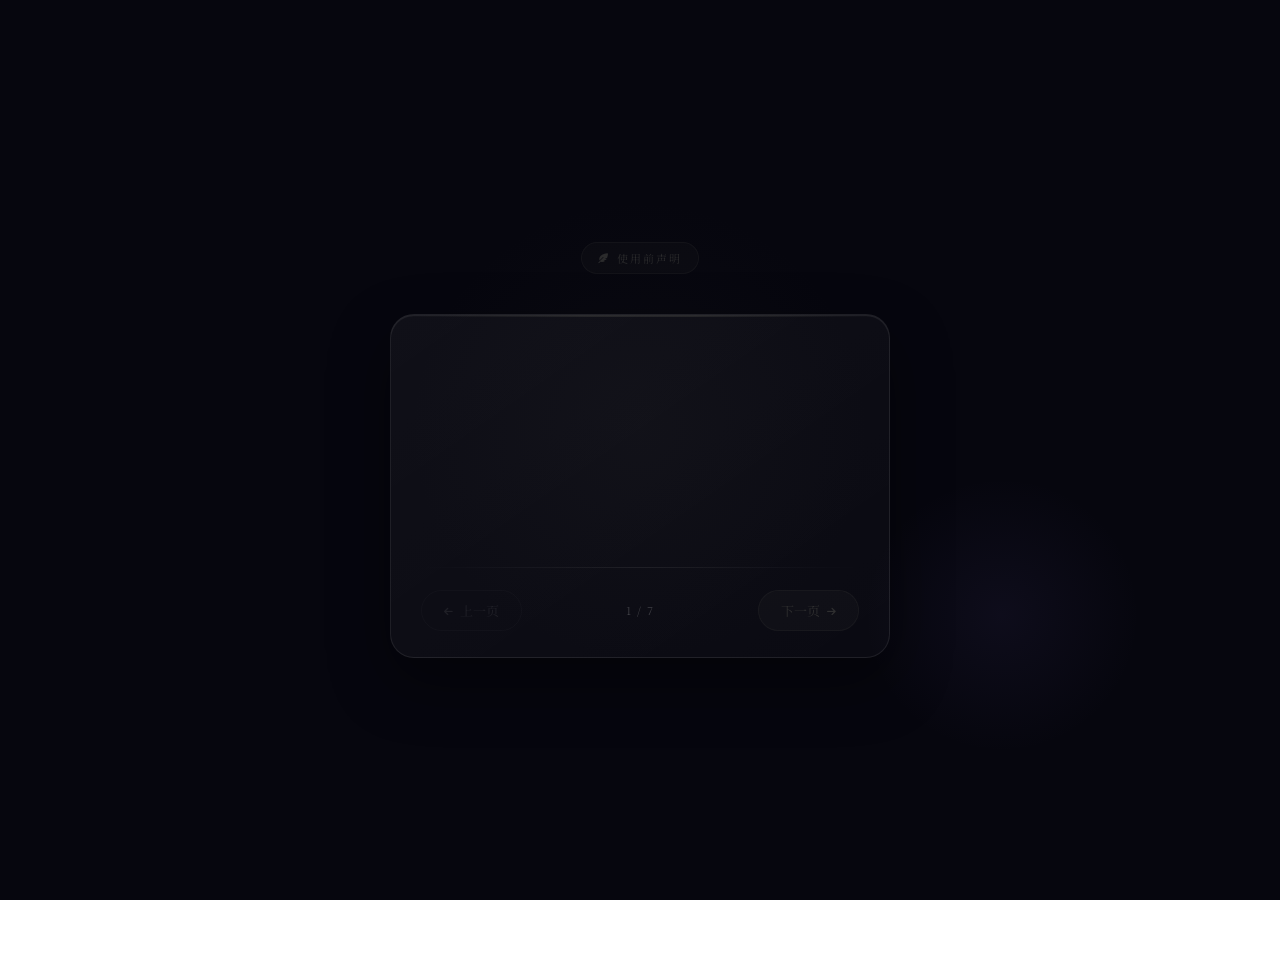
==== index.html @ 952b89e0 "Add files via upload" ====
<!DOCTYPE html>
<html lang="zh-CN" data-theme="light" data-color-theme="black-white">
<head>
    <meta charset="UTF-8">
    <meta name="viewport" content="width=device-width, initial-scale=1.0, maximum-scale=1.0, user-scalable=no">
    <meta name="mobile-web-app-capable" content="yes">
    <meta name="apple-mobile-web-app-capable" content="yes">
    <meta name="apple-mobile-web-app-status-bar-style" content="black-translucent">
    <meta name="theme-color" content="#000000">

    <title>传讯</title>
    <link rel="preconnect" href="https://fonts.googleapis.com">
    <link rel="preconnect" href="https://fonts.gstatic.com" crossorigin>
    <link href="https://fonts.googleapis.com/css2?family=Noto+Serif+SC:wght@400;500;600&family=Nunito:wght@400;500;600;700;800&display=swap" rel="stylesheet">
    <link rel="stylesheet" href="https://cdnjs.cloudflare.com/ajax/libs/font-awesome/6.4.0/css/all.min.css">
    <link rel="stylesheet" href="css/shop.css">
    <link rel="icon" type="image/png" sizes="192x192" href="https://file.youtochat.com/images/20260216/1771224856844_qdqqd.jpeg">
    <link rel="apple-touch-icon" href="https://file.youtochat.com/images/20260216/1771224856844_qdqqd.jpeg">
    <meta name="apple-mobile-web-app-title" content="ʚ𝑳𝑶𝑽𝑬ɞ">
    <script>
        // 确保 applyTheme 可用
        window.applyTheme = window.applyTheme || function(name) {
            console.log('applyTheme called:', name);
            if (window.homeApplyTheme) window.homeApplyTheme(name);
        };
    </script>

    <script src="https://cdnjs.cloudflare.com/ajax/libs/localforage/1.10.0/localforage.min.js"></script>
    <script src="https://cdnjs.cloudflare.com/ajax/libs/jszip/3.10.1/jszip.min.js"></script>

    <link rel="stylesheet" href="css/styles.css">
    <link rel="stylesheet" href="css/companion.css">
    <link rel="stylesheet" href="css/diary.css">
    <link rel="stylesheet" href="css/home.css">
    <link rel="stylesheet" href="css/pet-style.css">
    <link rel="stylesheet" href="css/moments.css">
    <link rel="stylesheet" href="css/map.css">
    <link rel="stylesheet" href="css/spark.css">
    <link rel="stylesheet" href="css/questionnaire.css">
    <link rel="stylesheet" href="css/xhs.css">

    <style id="css-live-preview-style">
        /* 输入框样式 */
        .input-area {
            display: flex;
            align-items: flex-end;
            gap: 8px;
            padding: 8px 12px;
        }
        .message-input {
            flex: 1;
            min-width: 0;
            padding: 8px 14px;
            border: 1px solid var(--border-color);
            border-radius: 18px;
            background: var(--primary-bg);
            color: var(--text-primary);
            font-size: 14px;
            font-family: var(--font-family);
            line-height: 1.4;
            outline: none;
            transition: border-color 0.2s, box-shadow 0.2s;
            box-sizing: border-box;
            white-space: pre-wrap;
            word-wrap: break-word;
            overflow-wrap: break-word;
            word-break: break-all;
            min-height: 36px;
            max-height: 108px;
            overflow-y: auto;
            resize: none;
        }
        .message-input:focus {
            border-color: var(--accent-color);
            box-shadow: 0 0 0 2px rgba(var(--accent-color-rgb), 0.15);
        }
        /* TA的手机 */
        .ta-phone-container {
            position: fixed;
            top: 0; left: 0; right: 0; bottom: 0;
            background: var(--secondary-bg);
            z-index: 100000;
            display: flex;
            flex-direction: column;
        }
        .ta-phone-header {
            display: flex;
            align-items: center;
            justify-content: space-between;
            padding: 12px 16px;
            background: var(--primary-bg);
            border-bottom: 1px solid var(--border-color);
        }
        .ta-phone-back {
            background: none;
            border: none;
            color: var(--accent-color);
            font-size: 0.9rem;
            cursor: pointer;
        }
        .ta-phone-title {
            font-weight: 700;
            font-size: 1rem;
        }
        .ta-phone-desktop {
            display: flex;
            justify-content: center;
            gap: 30px;
            padding: 40px 20px;
            flex-wrap: wrap;
        }
        .ta-phone-app {
            display: flex;
            flex-direction: column;
            align-items: center;
            gap: 8px;
            cursor: pointer;
        }
        .ta-phone-app-icon {
            width: 60px;
            height: 60px;
            border-radius: 14px;
            display: flex;
            align-items: center;
            justify-content: center;
            color: white;
        }
        .ta-phone-app-icon.green { background: #07c160; }
        .ta-phone-app-icon.blue { background: #3b82f6; }
        .ta-phone-app-icon.yellow { background: #f59e0b; }
        .ta-phone-app-icon svg { width: 32px; height: 32px; }
        .ta-phone-app-name {
            font-size: 0.8rem;
            color: var(--text);
        }
        .ta-phone-content {
            flex: 1;
            display: flex;
            flex-direction: column;
            overflow: hidden;
        }
        .ta-phone-tabs {
            display: flex;
            border-bottom: 1px solid var(--border-color);
            background: var(--primary-bg);
        }
        .ta-phone-tab {
            flex: 1;
            padding: 12px;
            background: none;
            border: none;
            color: var(--text-light);
            font-size: 0.9rem;
            cursor: pointer;
            border-bottom: 2px solid transparent;
        }
        .ta-phone-tab.active {
            color: var(--accent-color);
            border-bottom-color: var(--accent-color);
        }
        .ta-phone-list {
            flex: 1;
            overflow-y: auto;
            padding: 10px;
        }
        .ta-phone-item {
            background: var(--primary-bg);
            border-radius: 10px;
            padding: 12px;
            margin-bottom: 10px;
            position: relative;
        }
        .ta-phone-item-time {
            font-size: 0.75rem;
            color: var(--text-light);
            margin-bottom: 6px;
        }
        .ta-phone-item-text {
            font-size: 0.9rem;
            color: var(--text);
            line-height: 1.5;
            word-break: break-all;
        }
        .ta-phone-item-meta {
            font-size: 0.75rem;
            color: var(--text-light);
            margin-top: 6px;
        }
        .ta-phone-item-delete {
            position: absolute;
            top: 8px;
            right: 8px;
            background: none;
            border: none;
            color: var(--text-light);
            font-size: 0.8rem;
            cursor: pointer;
            opacity: 0.6;
        }
        .ta-phone-item-delete:hover {
            opacity: 1;
            color: #ef4444;
        }
        .ta-phone-empty {
            text-align: center;
            padding: 40px;
            color: var(--text-light);
            font-size: 0.9rem;
        }

    </style>
    <style>
        /* 隐藏 number input 的上下小箭头（Webkit / Chrome / Edge / Safari）*/
        #tts-speed-value::-webkit-outer-spin-button,
        #tts-speed-value::-webkit-inner-spin-button {
            -webkit-appearance: none;
            margin: 0;
        }
    </style>
</head>
<body>
<div id="splash-declaration">
    <div class="splash-bg-stars" id="splash-stars"></div>
    <div class="splash-glow-1"></div>
    <div class="splash-glow-2"></div>

    <div class="splash-inner">
        <div class="splash-badge">
            <i class="fas fa-feather-alt"></i>
            使用前声明
        </div>

        <div class="splash-dots" id="splash-dots"></div>

        <div class="splash-card">
            <div class="splash-card-top-line"></div>
            <div class="splash-card-body">
                <div class="splash-slides" id="splash-slides">

                  
                    <div class="splash-slide" data-index="0">
                        <div class="splash-slide-tag">关于字卡</div>
                        <div class="splash-slide-title">是否招鬼？</div>
                        <div class="splash-slide-body">
                            首先说明，初此接触时，都会觉得网站设置繁复，功能庞杂，可控制的地方极多——对初次接触的人来说，简直令人眼花缭乱。<br><br>
                            请想一想：<em>连你和梦角都需要花时间学习的东西，一个路过的鬼，会甘心耗费精力专程钻研，只为吓唬你一下吗？</em><br><br>
                            我始终相信，<strong>只有爱，才会驱动人去学习、去努力、去付诸实践。</strong>
                        </div>
                    </div>

                    <div class="splash-slide" data-index="1">
                        <div class="splash-slide-tag">关于谣言</div>
                        <div class="splash-slide-title">请有自知之明</div>
                        <div class="splash-slide-body">
                            我不混社区，但有些话我是知道的。有些谣我懒得一一辟除，借本网站博取流量与点赞的行为，我也当没看见。<br><br>
                            只是——<em>沉默不代表无所谓。</em>这些声音已经开始影响到我本人的生活。<br><br> 将链接不稳/回复看不懂等问题怪罪到网站上的做法不可取。<br><br>
                            <div class="splash-highlight-box">郑重声明：造谣是违法行为，污蔑与恶意中伤同样须承担法律责任。请每一位使用者，对自己的言行负责。</div>
                        </div>
                    </div>

                    <div class="splash-slide" data-index="2">
                        <div class="splash-slide-tag">关于盈利</div>
                        <div class="splash-slide-title">纯粹为爱发电</div>
                        <div class="splash-slide-body">
                            <strong>本网站不盈利。</strong>从未向任何人收取一分钱，也绝无日后"圈钱"的计划。<br><br>
                            这里承载的是真实的情感与创作热情，而非商业利益。<br><br>
                            伴随网站逐渐破圈，<em>造谣、污蔑、盈利质疑、冷嘲热讽</em>——这些或许都是无法完全回避的代价。<br><br>
                            我本无意计较，但请来访者保有基本的善意，不要让热爱变成消耗。
                        </div>
                    </div>

                    <div class="splash-slide" data-index="3">
                        <div class="splash-slide-tag">再次强调</div>
                        <div class="splash-slide-title">你对链接梦角的看法？</div>
                        <div class="splash-slide-body">
                            没有任何人强迫你使用本网站。<br><br>
                            <strong>如果你不信：</strong>字卡回复基于概率算法，属于科学范畴，与封建迷信无关。理性使用即可。<br><br>
                            <strong>如果你信：</strong>那么请同样相信——<em>你是绝对安全的。</em>这里没有任何东西能够伤害你。<br><br>
                            无论你持何种态度，我都欢迎你，也尊重你的选择。
                        </div>
                    </div>

                    <div class="splash-slide" data-index="4">
                        <div class="splash-slide-tag">关于视频通话</div>
                        <div class="splash-slide-title">纯粹的装饰</div>
                        <div class="splash-slide-body">
                            <strong>通话功能仅作为界面装饰存在，不具备任何实际通话或数据采集能力。</strong><br><br>
                            本网站不包含任何摄像头调用逻辑，亦不存在隐私窥探行为。摄像头调用需要专项技术与额外费用，本项目从未采用，也没有这方面的意图。<br><br>
                            近期流传的隐私传言，出发点或许是好意，但已造成不必要的焦虑。<em>在此郑重澄清：网站根本不具备视频传输功能。</em><br><br>
                            <div class="splash-highlight-box">关闭浏览器摄像头权限是完全正确的做法——我支持每一位用户保护自己的隐私权益。若误解持续扩散，将考虑移除该装饰功能。</div>
                        </div>
                    </div>

                    <div class="splash-slide" data-index="5">
                        <div class="splash-slide-tag">入场承诺</div>
                        <div class="splash-slide-title">请留下你的承诺</div>
                        <div class="splash-pledge-desc">在下方输入框中，<em style="color:rgba(var(--accent-color-rgb,197,164,126),0.8);font-style:normal;">逐字抄写</em>以下承诺，即可进入网站。</div>
                        <div class="splash-pledge-required" id="splash-pledge-text">我绝不盈利、造谣、污蔑或嘲讽，并对自己的使用行为负完全责任</div>
                        <input class="splash-pledge-input" id="splash-pledge-input" type="text" placeholder="请在此逐字输入上方承诺…" autocomplete="off" autocorrect="off" autocapitalize="off" spellcheck="false" />
                        <div class="splash-pledge-hint" id="splash-pledge-hint">请完整输入上方承诺后方可进入</div>
                    </div>

                </div>

                <div class="splash-divider"></div>
                <div class="splash-footer" style="padding:0;">
                    <button class="splash-btn splash-btn-ghost" id="splash-prev-btn" disabled>
                        <i class="fas fa-arrow-left"></i> 上一页
                    </button>
                    <span class="splash-page-num" id="splash-page-num">1 / 7</span>
                    <button class="splash-btn splash-btn-next" id="splash-next-btn">
                        下一页 <i class="fas fa-arrow-right"></i>
                    </button>
                    <button class="splash-btn splash-btn-enter" id="splash-enter-btn" style="display:none;">
                        进入 <i class="fas fa-heart"></i>
                    </button>
                </div>
            </div>
        </div>
    </div>
</div>

<div id="tour-overlay" class="tour-overlay">
    <div id="tour-highlight-box" class="tour-highlight-box"></div>
    <div id="tour-popover" class="tour-popover">
        <div class="tour-popover-header">
            <span id="tour-title" class="tour-title"></span>
            <span id="tour-step-counter" class="tour-step-counter"></span>
        </div>
        <div id="tour-content" class="tour-popover-content"></div>
        <div class="tour-popover-footer">
            <button id="tour-skip-btn" class="tour-btn tour-btn-skip">跳过</button>
            <div class="tour-navigation">
                <button id="tour-prev-btn" class="tour-btn"><i class="fas fa-arrow-left"></i> 上一步</button>
                <button id="tour-next-btn" class="tour-btn tour-btn-primary">下一步 <i class="fas fa-arrow-right"></i></button>
            </div>
        </div>
    </div>
</div>

    <div class="welcome-animation" id="welcome-animation">
        <div class="welcome-bg-gradient"></div>
        <div class="stars-container" id="stars-container"></div>
        <div class="welcome-particles" id="welcome-particles"></div>
        <div id="welcome-meteors" style="position:absolute;inset:0;pointer-events:none;overflow:hidden;"></div>
        <div class="welcome-content-wrapper">
            <div class="logo-tech-container">
                <div class="logo-circle-outer"></div>
                <div class="logo-circle-inner"></div>
                <div class="logo-icon-main">
                    <i class="fas fa-satellite-dish"></i>
                </div>
                <div class="orbit-dot"></div>
                <div class="orbit-dot-2"></div>
                <div class="orbit-dot-3"></div>
            </div>

            <div class="text-tech-container">
                <div class="welcome-title-glitch" id="welcome-title-glitch" data-text="传讯">
                    加载失败
                </div>
                <div class="welcome-subtitle-scramble" id="welcome-subtitle-scramble">
                    请重试／更换平台/更换网络
                </div>
            </div>

            <div class="loader-tech">
                <div class="loader-tech-bar" id="loader-tech-bar"></div>
            </div>
            <div id="loader-status-text" style="font-size:10px;opacity:0.5;letter-spacing:1px;color:var(--welcome-text-sub);margin-top:4px;font-family:monospace;"></div>
        </div>
    </div>
    <button id="immersive-exit-btn" onclick="toggleImmersiveMode(false)" title="退出沉浸模式">
<i class="fas fa-expand"></i>
</button>

    <!-- ========== 主页模块 ========== -->
    <!-- 页面背景层 -->
    <div class="home-page-bg" id="home-page-bg"></div>
    
    <div class="home-container" id="home-container">
        <!-- 顶部大卡片 - 背景覆盖整体 -->
        <div class="hero-card" id="hero-card" onclick="openCustomizePanel()">
            <!-- 背景图（覆盖整个卡片） -->
            <div class="hero-bg-full" id="hero-bg-inner"></div>
            <!-- 编辑提示 -->
            <div class="hero-edit-hint" id="hero-edit-hint">
                <span>✏️ 点击自定义</span>
            </div>
            
            <!-- 上段：纯占位 -->
            <div class="hero-card-top"></div>
            
            <!-- 头像：骑在分界线上 -->
            <div class="hero-avatars-float">
                <div class="hero-avatar-wrap hero-avatar-left" onclick="event.stopPropagation(); showProfile('me')">
                    <img class="hero-avatar" id="avatar-me" src="https://api.dicebear.com/7.x/avataaars/svg?seed=me" alt="我">
                </div>
                <div class="hero-avatar-wrap hero-avatar-right" onclick="event.stopPropagation(); showProfile('partner')">
                    <img class="hero-avatar" id="avatar-partner" src="https://api.dicebear.com/7.x/avataaars/svg?seed=partner" alt="梦角">
                    <button class="hero-session-switch-btn" id="hero-session-switch-btn" title="切换会话" onclick="event.stopPropagation(); window.showSessionSwitcher()">
                        <i class="fas fa-exchange-alt"></i>
                    </button>
                </div>
            </div>

            <!-- 下段：毛玻璃遮罩 -->
            <div class="hero-card-bottom">
                <div class="hero-content-bottom">
                    <div class="hero-title" id="hero-title">我 & 梦角</div>
                    <div class="hero-subtitle" id="hero-subtitle">两颗缠绕的心 会走同一条路</div>
                </div>
            </div>
        </div>

        <!-- 独立时间显示 -->
        <div class="standalone-time">
            <div class="time-display" id="home-time-display">09:41</div>
            <div class="date-display" id="home-date-display">5月24日 周六</div>
        </div>

        <!-- 功能网格（翻页容器） -->
        <div class="apps-pager" id="apps-pager">
            <div class="apps-page active" id="apps-page-1">
                <div class="apps-grid">
                    <div class="app-item" onclick="openApp('chat')">
                        <div class="app-icon" data-app="chat">
                            <i class="fas fa-comment-alt"></i>
                            <span class="app-badge" id="chat-badge" style="display:none;"></span>
                        </div>
                        <span class="app-name">聊天</span>
                    </div>
                    <div class="app-item" onclick="openApp('mailbox')">
                        <div class="app-icon" data-app="mailbox"><i class="fas fa-envelope"></i></div>
                        <span class="app-name">信封投递</span>
                    </div>
                    <div class="app-item" onclick="openApp('moyu')">
                        <div class="app-icon" data-app="moyu">
                            <i class="fas fa-fish"></i>
                            <span class="app-badge" id="moyu-badge" style="display:none;"></span>
                        </div>
                        <span class="app-name">摸鱼小记</span>
                    </div>
                    <div class="app-item" onclick="openApp('diary')">
                        <div class="app-icon" data-app="diary"><i class="fas fa-clipboard-list"></i></div>
                        <span class="app-name">朝夕心记</span>
                    </div>
                    <div class="app-item" onclick="openApp('fortune')">
                        <div class="app-icon" data-app="fortune"><i class="fas fa-star-and-crescent"></i></div>
                        <span class="app-name">运势占卜</span>
                    </div>
                    <div class="app-item" onclick="openApp('mood')">
                        <div class="app-icon" data-app="mood"><i class="fas fa-calendar-day"></i></div>
                        <span class="app-name">心晴手帐</span>
                    </div>
                    <div class="app-item" onclick="openApp('calendar')">
                        <div class="app-icon" data-app="calendar"><i class="fas fa-calendar-alt"></i></div>
                        <span class="app-name">日历</span>
                    </div>
                    <div class="app-item" onclick="openApp('decide')">
                        <div class="app-icon" data-app="decide"><i class="fas fa-balance-scale"></i></div>
                        <span class="app-name">抉择</span>
                    </div>
                </div>
            </div>
            <div class="apps-page" id="apps-page-2">
                <div class="apps-grid">
                    <div class="app-item" onclick="openApp('stats')">
                        <div class="app-icon" data-app="stats"><i class="fas fa-chart-bar"></i></div>
                        <span class="app-name">消息统计</span>
                    </div>
                    <div class="app-item" onclick="openApp('ta-phone')">
                        <div class="app-icon" data-app="ta-phone">
                            <svg viewBox="0 0 24 24" fill="none" stroke="currentColor" stroke-width="1.5" stroke-linecap="round" stroke-linejoin="round" style="width:28px;height:28px;">
                                <rect x="5" y="2" width="14" height="20" rx="2.5"/>
                                <line x1="10" y1="18" x2="14" y2="18"/>
                            </svg>
                        </div>
                        <span class="app-name">TA的手机</span>
                    </div>
                </div>
            </div>
            <!-- 翻页指示器 -->
            <div class="apps-dots" id="apps-dots">
                <span class="apps-dot active" onclick="switchAppsPage(0)"></span>
                <span class="apps-dot" onclick="switchAppsPage(1)"></span>
            </div>
        </div>

        <!-- 底部导航栏 -->
        <div class="home-bottom-nav">
            <div class="home-nav-bar home-nav-bar--two">
                <div class="home-nav-item active" onclick="switchNav(this, 'appearance')">
                    <span class="home-nav-icon"><i class="fas fa-palette"></i></span>
                    <span class="home-nav-label">外观设置</span>
                </div>
                <div class="home-nav-item" onclick="switchNav(this, 'moments')">
                    <span class="home-nav-icon">
                        <i class="fas fa-users"></i>
                        <span class="nav-badge" id="bottom-moments-badge" style="display:none;">0</span>
                    </span>
                    <span class="home-nav-label">朋友圈</span>
                </div>
            </div>
        </div>
    </div>

    <!-- ========== 商城模块 ========== -->
    <div class="shop-container" id="shop-container" style="display:none;">
        <div class="shop-header">
            <button class="shop-back" onclick="window.ShopApp.hideShop()">← 返回</button>
            <span class="shop-title" id="shop-page-title">商城</span>
            <div class="shop-balance" onclick="window.ShopApp.showBalanceModal()">
                <i class="fas fa-wallet"></i>
                <span id="shop-balance-display">余额: ¥520.00</span>
            </div>
        </div>
        <div class="search-bar" id="shop-search-bar">
            <div class="search-wrapper">
                <input type="text" class="search-input" id="shop-search-input" placeholder="搜索商品..." oninput="window.ShopApp.onSearchInput()" onfocus="window.ShopApp.showSearchDropdown()">
                <button class="search-clear" id="shop-search-clear" onclick="window.ShopApp.clearSearch()">✕</button>
                <div class="search-dropdown" id="shop-search-dropdown">
                    <div class="search-dropdown-title">
                        <span>搜索历史</span>
                        <button onclick="window.ShopApp.clearSearchHistory()">清除</button>
                    </div>
                    <div class="search-dropdown-tags" id="shop-search-history"></div>
                    <div class="search-dropdown-title"><span>热门搜索</span></div>
                    <div class="search-dropdown-tags">
                        <div class="search-dropdown-tag" onclick="window.ShopApp.quickSearch('耳机')">耳机</div>
                        <div class="search-dropdown-tag" onclick="window.ShopApp.quickSearch('蛋糕')">蛋糕</div>
                        <div class="search-dropdown-tag" onclick="window.ShopApp.quickSearch('对戒')">对戒</div>
                    </div>
                </div>
            </div>
            <button class="wish-btn" onclick="window.ShopApp.showWishModal()">
                <i class="fas fa-magic"></i> 许愿
            </button>
        </div>
        <div class="shop-tabs" id="shop-main-tabs">
            <button class="shop-tab active" onclick="window.ShopApp.switchTab('recommend')">推荐</button>
            <button class="shop-tab" onclick="window.ShopApp.switchTab('food')">外卖</button>
        </div>
        <div class="shop-content" id="shop-content">
            <div id="shop-recommend-panel">
                <div class="sub-tags-wrapper">
                    <div class="sub-tags-toggle" onclick="window.ShopApp.toggleSubTags(this)">
                        <i class="fas fa-chevron-right"></i>
                        <span>全部</span>
                    </div>
                    <div class="sub-tags-content" id="shop-recommend-subtags">
                        <div class="sub-tag active" onclick="window.ShopApp.filterSubTag(this)">全部</div>
                        <div class="sub-tag" onclick="window.ShopApp.filterSubTag(this)">衣物</div>
                        <div class="sub-tag" onclick="window.ShopApp.filterSubTag(this)">日用品</div>
                        <div class="sub-tag" onclick="window.ShopApp.filterSubTag(this)">数码</div>
                        <div class="sub-tag" onclick="window.ShopApp.filterSubTag(this)">计生用品</div>
                        <div class="sub-tag" onclick="window.ShopApp.filterSubTag(this)">饰品</div>
                        <div class="sub-tag" onclick="window.ShopApp.filterSubTag(this)">居家</div>
                        <div class="sub-tag" onclick="window.ShopApp.filterSubTag(this)">美妆</div>
                        <div class="sub-tag" onclick="window.ShopApp.filterSubTag(this)">文具</div>
                        <div class="sub-tag" onclick="window.ShopApp.filterSubTag(this)">书籍</div>
                        <div class="sub-tag-add" onclick="window.ShopApp.showAddTagModal('recommend')">+ 自定义</div>
                    </div>
                </div>
                <div class="product-grid" id="shop-recommend-grid"></div>
            </div>
            <div id="shop-food-panel" style="display:none;">
                <div class="sub-tags-wrapper">
                    <div class="sub-tags-toggle" onclick="window.ShopApp.toggleSubTags(this)">
                        <i class="fas fa-chevron-right"></i>
                        <span>全部</span>
                    </div>
                    <div class="sub-tags-content" id="shop-food-subtags">
                        <div class="sub-tag active" onclick="window.ShopApp.filterSubTag(this)">全部</div>
                        <div class="sub-tag" onclick="window.ShopApp.filterSubTag(this)">奶茶</div>
                        <div class="sub-tag" onclick="window.ShopApp.filterSubTag(this)">快餐</div>
                        <div class="sub-tag" onclick="window.ShopApp.filterSubTag(this)">零食</div>
                        <div class="sub-tag" onclick="window.ShopApp.filterSubTag(this)">水果</div>
                        <div class="sub-tag" onclick="window.ShopApp.filterSubTag(this)">甜品</div>
                        <div class="sub-tag" onclick="window.ShopApp.filterSubTag(this)">汤品</div>
                        <div class="sub-tag" onclick="window.ShopApp.filterSubTag(this)">夜宵</div>
                        <div class="sub-tag-add" onclick="window.ShopApp.showAddTagModal('food')">+ 自定义</div>
                    </div>
                </div>
                <div class="product-grid" id="shop-food-grid"></div>
            </div>
            <div id="shop-cart-panel" style="display:none;">
                <div class="cart-list" id="shop-cart-list"></div>
            </div>
            <div id="shop-order-panel" style="display:none;">
                <div class="order-tabs">
                    <button class="order-tab active" onclick="window.ShopApp.filterOrder(this,'all')">全部</button>
                    <button class="order-tab" onclick="window.ShopApp.filterOrder(this,'pending')">待送达</button>
                    <button class="order-tab" onclick="window.ShopApp.filterOrder(this,'completed')">已完成</button>
                    <button class="order-tab" onclick="window.ShopApp.filterOrder(this,'cancelled')">已取消</button>
                </div>
                <div class="order-list" id="shop-order-list"></div>
            </div>
        </div>
        <div class="cart-footer" id="shop-cart-footer">
            <div style="display:flex;align-items:center;gap:8px;">
                <input type="checkbox" class="cart-checkbox" id="shop-cart-selectall" onchange="window.ShopApp.toggleSelectAll()">
                <span style="font-size:0.8rem;color:var(--text-light);">全选</span>
            </div>
            <div style="flex:1;"></div>
            <div class="cart-total">合计: <span id="shop-cart-total">¥0</span></div>
            <button class="checkout-btn delete-selected-btn" onclick="window.ShopApp.deleteSelected()" style="background:var(--danger-color,#ff4757);">删除</button>
            <button class="checkout-btn" onclick="window.ShopApp.checkout()">结算</button>
        </div>
        <div class="shop-bottom-nav">
            <button class="shop-nav-item active" onclick="window.ShopApp.switchNav('shop', this)">
                <i class="fas fa-store"></i>
                <span>商城</span>
            </button>
            <button class="shop-nav-item" onclick="window.ShopApp.switchNav('cart', this)">
                <i class="fas fa-shopping-cart"></i>
                <span>购物车</span>
            </button>
            <button class="shop-nav-item" onclick="window.ShopApp.switchNav('order', this)">
                <i class="fas fa-clipboard-list"></i>
                <span>订单</span>
            </button>
        </div>

    <!-- 商品详情弹窗 -->
    <div class="shop-modal" id="shop-product-modal">
        <button class="shop-modal-close" onclick="window.ShopApp.closeProductModal()">✕</button>
        <button class="shop-modal-share-btn" onclick="window.ShopApp.shareProduct()">🔗</button>
        <div class="shop-modal-content">
            <div class="shop-modal-img" id="shop-modal-img"></div>
            <div class="shop-modal-name" id="shop-modal-name"></div>
            <div class="shop-modal-desc" id="shop-modal-desc"></div>
            <div class="shop-modal-price" id="shop-modal-price"></div>
            <div id="shop-modal-specs"></div>
            <div class="spec-section">
                <div class="spec-title">数量</div>
                <div class="quantity-control">
                    <button class="qty-btn" onclick="window.ShopApp.changeQty(-1)">-</button>
                    <span class="qty-num" id="shop-modal-qty">1</span>
                    <button class="qty-btn" onclick="window.ShopApp.changeQty(1)">+</button>
                </div>
            </div>
            <div class="remark-section">
                <div class="spec-title">订单备注</div>
                <textarea class="remark-input" id="shop-modal-remark" placeholder="给TA留言，或备注特殊要求..."></textarea>
            </div>
            <div class="buy-options" id="shop-modal-buy-options">
                <button class="buy-btn self" id="shop-modal-btn-cart" onclick="window.ShopApp.addToCartFromModal()">
                    <i class="fas fa-cart-plus"></i> 加入购物车
                </button>
                <button class="buy-btn self" id="shop-modal-btn-self" onclick="window.ShopApp.buy('self')">
                    <i class="fas fa-user"></i> 给自己买
                </button>
                <button class="buy-btn dream" id="shop-modal-btn-dream" onclick="window.ShopApp.buy('dream')">
                    <i class="fas fa-heart"></i> 给梦角买
                </button>
            </div>
            <button class="buy-btn wish" id="shop-modal-btn-booking" style="width:100%;margin-top:10px;" onclick="window.ShopApp.showBookingModal()">
                <i class="fas fa-clock"></i> 预订送达
            </button>
            <button class="buy-btn pay-request-style" id="shop-modal-btn-pay" style="width:100%;margin-top:10px;" onclick="window.ShopApp.askTAPay()">
                <i class="fas fa-hand-holding-heart"></i> 找TA代付
            </button>
        </div>
    </div>

    <!-- 许愿弹窗 -->
    <div class="shop-modal wish-modal" id="shop-wish-modal">
        <button class="shop-modal-close" onclick="window.ShopApp.closeWishModal()">✕</button>
        <div class="shop-modal-content">
            <div style="font-size:1.1rem;font-weight:700;margin-bottom:16px;text-align:center;">✨ 许愿商品</div>
            <div class="wish-form-group">
                <label class="wish-label">商品名称</label>
                <input type="text" class="wish-input" id="wish-name" placeholder="输入商品名称...">
            </div>
            <div class="wish-form-group">
                <label class="wish-label">价格 (¥)</label>
                <input type="number" class="wish-input" id="wish-price" placeholder="0.00">
            </div>
            <div class="wish-form-group">
                <label class="wish-label">分类</label>
                <select class="wish-select" id="wish-category">
                    <option value="recommend">推荐</option>
                    <option value="food">外卖</option>
                </select>
            </div>
            <div class="wish-form-group">
                <label class="wish-label">小标签（用逗号分隔）</label>
                <input type="text" class="wish-input" id="wish-tags" placeholder="如: 衣物, 新品, 限量">
            </div>
            <div class="wish-form-group">
                <label class="wish-label">商品图标</label>
                <div class="wish-icon-row">
                    <input type="text" class="wish-input" id="wish-icon" placeholder="输入emoji 如: 👔 🧋 🎁" style="flex:1;">
                    <span style="color:var(--text-light);font-size:0.8rem;">或</span>
                    <label class="wish-img-upload">
                        <input type="file" id="wish-img-input" accept="image/*" onchange="window.ShopApp.handleWishImgUpload(event)" style="display:none;">
                        <span>📷 上传图片</span>
                    </label>
                </div>
                <div class="wish-img-preview" id="wish-img-preview" style="display:none;"></div>
            </div>
            <div class="wish-form-group">
                <label class="wish-label">商品描述</label>
                <textarea class="wish-textarea" id="wish-desc" placeholder="输入商品详细描述..."></textarea>
            </div>
            <div class="wish-form-group">
                <label class="wish-label">规格选项</label>
                <div id="wish-specs"></div>
                <button class="add-spec-btn" onclick="window.ShopApp.addWishSpec()">+ 添加规格</button>
            </div>
            <button class="buy-btn dream" style="width:100%;margin-top:10px;" onclick="window.ShopApp.submitWish()">
                <i class="fas fa-magic"></i> 许愿上架
            </button>
        </div>
    </div>

    <!-- 余额设置弹窗 -->
    <div class="shop-modal balance-modal" id="shop-balance-modal">
        <button class="shop-modal-close" onclick="window.ShopApp.closeBalanceModal()">✕</button>
        <div class="shop-modal-content" style="text-align:center;padding:30px 20px;">
            <div style="font-size:1.1rem;font-weight:700;margin-bottom:10px;">💰 余额设置</div>
            <div style="font-size:0.8rem;color:var(--text-light);margin-bottom:20px;">自定义你的购物预算</div>
            <div class="balance-display" id="shop-balance-display">¥520.00</div>
            <input type="number" class="balance-input" id="shop-balance-input" placeholder="输入新余额">
            <button class="buy-btn dream" style="width:100%;" onclick="window.ShopApp.saveBalance()">
                <i class="fas fa-check"></i> 确认修改
            </button>
        </div>
    </div>

    <!-- 查看回复弹窗 -->
    <div class="shop-modal" id="shop-reply-modal">
        <button class="shop-modal-close" onclick="window.ShopApp.closeReplyModal()">✕</button>
        <div class="shop-modal-content">
            <div style="font-size:1.1rem;font-weight:700;margin-bottom:16px;text-align:center;">💬 梦角的回复</div>
            <div id="shop-reply-list"></div>
        </div>
    </div>

    <!-- 自定义分类弹窗 -->
    <div class="shop-modal" id="shop-addtag-modal">
        <button class="shop-modal-close" onclick="window.ShopApp.closeAddTagModal()">✕</button>
        <div class="shop-modal-content">
            <div style="font-size:1.1rem;font-weight:700;margin-bottom:16px;text-align:center;">+ 自定义分类</div>
            <div class="tag-input-row">
                <input type="text" id="shop-newtag-input" placeholder="输入分类名称...">
                <button class="tag-add-btn" onclick="window.ShopApp.addCustomTag()">添加</button>
            </div>
        </div>
    </div>

    <!-- 预订弹窗 -->
    <div class="shop-modal" id="shop-booking-modal">
        <button class="shop-modal-close" onclick="window.ShopApp.closeBookingModal()">✕</button>
        <div class="shop-modal-content">
            <div style="font-size:1.1rem;font-weight:700;margin-bottom:16px;text-align:center;">⏰ 预订送达</div>
            <div class="wish-form-group">
                <label class="wish-label">快捷选项</label>
                <div class="spec-options">
                    <div class="spec-option" onclick="window.ShopApp.selectBooking(this,5)">5分钟后</div>
                    <div class="spec-option" onclick="window.ShopApp.selectBooking(this,30)">30分钟后</div>
                    <div class="spec-option" onclick="window.ShopApp.selectBooking(this,60)">1小时后</div>
                    <div class="spec-option" onclick="window.ShopApp.selectBooking(this,1440)">明天</div>
                </div>
            </div>
            <div class="wish-form-group">
                <label class="wish-label">自定义分钟数</label>
                <input type="number" class="wish-input" id="shop-booking-minutes" placeholder="输入分钟数">
            </div>
            <div class="buy-options">
                <button class="buy-btn self" style="flex:1;" onclick="window.ShopApp.bookingBuy('self')">给自己买</button>
                <button class="buy-btn dream" style="flex:1;" onclick="window.ShopApp.bookingBuy('dream')">给梦角买</button>
            </div>
        </div>
    </div>
    </div><!-- shop-container end -->
    <!-- 礼物柜弹窗 -->
    <div class="center-modal" id="gift-cabinet-modal">
        <div class="center-modal-overlay" onclick="window.GiftCabinetApp.close()"></div>
        <div class="center-modal-box">
            <button class="center-modal-close" onclick="window.GiftCabinetApp.close()">✕</button>
            <div style="font-size:1.1rem;font-weight:700;margin-bottom:12px;text-align:center;">🎁 我的礼物柜</div>
            <div id="gift-cabinet-list" style="max-height:60vh;overflow-y:auto;"></div>
        </div>
    </div>

    <!-- ========== 商城模块结束 ========== -->

    <!-- 消息通知横幅 -->
    <div class="home-notification" id="home-notification">
        <div class="home-notification-inner" onclick="window.dismissHomeNotification && window.dismissHomeNotification(true)">
            <img class="home-notification-avatar" id="notification-avatar" src="" alt="">
            <div class="home-notification-content">
                <div class="home-notification-header">
                    <span class="home-notification-name" id="notification-name"></span>
                    <span class="home-notification-time" id="notification-time"></span>
                </div>
                <div class="home-notification-text" id="notification-text"></div>
                <div class="home-notification-app">传讯</div>
            </div>
        </div>
    </div>

    <!-- 自定义设置面板 -->
    <div class="customize-overlay" id="customize-overlay" onclick="closeCustomizePanel(event)">
        <div class="customize-panel" id="customize-panel" onclick="event.stopPropagation()">
            <div class="customize-header">
                <span class="customize-title">自定义主页</span>
                <button class="customize-close" onclick="closeCustomizePanel()">✕</button>
            </div>

            <!-- 主页绑定会话开关 - 位于第一位 -->
            <div class="customize-section">
                <div class="customize-toggle-row" id="home-session-bind-toggle" onclick="toggleHomeSessionBind()">
                    <div class="customize-toggle-info">
                        <span class="customize-toggle-label">主页绑定会话</span>
                        <span class="customize-toggle-desc">开启后，切换会话时主页设置会随之改变</span>
                    </div>
                    <div class="customize-toggle-switch">
                        <div class="customize-toggle-knob"></div>
                    </div>
                </div>
            </div>

            <!-- 页面背景 -->
            <div class="customize-section">
                <div class="customize-section-title">页面背景</div>
                <div class="bg-presets" id="page-bg-presets">
                    <div class="bg-preset active" data-bg="default" onclick="setPageBg('default')" style="background: linear-gradient(135deg, #fafafa, #f5f0f9);"></div>
                    <div class="bg-preset" data-bg="pink" onclick="setPageBg('pink')" style="background: linear-gradient(135deg, #fff5f5, #ffe0e6);"></div>
                    <div class="bg-preset" data-bg="blue" onclick="setPageBg('blue')" style="background: linear-gradient(135deg, #f0f7ff, #e0f0ff);"></div>
                    <div class="bg-preset" data-bg="green" onclick="setPageBg('green')" style="background: linear-gradient(135deg, #f0fff4, #e0f5e8);"></div>
                    <div class="bg-preset" data-bg="purple" onclick="setPageBg('purple')" style="background: linear-gradient(135deg, #f8f5ff, #f0e8ff);"></div>
                    <div class="bg-preset" data-bg="warm" onclick="setPageBg('warm')" style="background: linear-gradient(135deg, #fff8f0, #fff0e0);"></div>
                </div>
                <div style="display:flex;gap:8px;margin-top:10px;">
                    <button class="customize-upload-btn" onclick="uploadPageBg()" style="flex:1;">
                        <span>🖼️</span> 上传页面背景
                    </button>
                    <button class="customize-upload-btn" onclick="savePageBgToPreset()" style="flex:1;background:var(--accent-color);color:#fff;border-color:var(--accent-color);">
                        <span>💾</span> 存为预设
                    </button>
                </div>
                <input type="file" id="page-bg-upload-input" accept="image/*" style="display:none;" onchange="handlePageBgUpload(event)">
            </div>

            <!-- 卡片背景 -->
            <div class="customize-section">
                <div class="customize-section-title">卡片背景</div>
                <div class="bg-presets" id="bg-presets">
                    <div class="bg-preset active" data-bg="default" onclick="setCardBg('default')" style="background: linear-gradient(135deg, #f5f0f9, #faf8fb);"></div>
                    <div class="bg-preset" data-bg="sunset" onclick="setCardBg('sunset')" style="background: linear-gradient(135deg, #ffecd2, #fcb69f);"></div>
                    <div class="bg-preset" data-bg="ocean" onclick="setCardBg('ocean')" style="background: linear-gradient(135deg, #a8edea, #fed6e3);"></div>
                    <div class="bg-preset" data-bg="lavender" onclick="setCardBg('lavender')" style="background: linear-gradient(135deg, #e8d5f5, #f5e6cc);"></div>
                    <div class="bg-preset" data-bg="forest" onclick="setCardBg('forest')" style="background: linear-gradient(135deg, #d4fc79, #96e6a1);"></div>
                    <div class="bg-preset" data-bg="night" onclick="setCardBg('night')" style="background: linear-gradient(135deg, #2c3e50, #4ca1af);"></div>
                </div>
                <div style="display:flex;gap:8px;margin-top:10px;">
                    <button class="customize-upload-btn" onclick="uploadCardBg()" style="flex:1;">
                        <span>📷</span> 上传卡片背景
                    </button>
                    <button class="customize-upload-btn" onclick="saveCardBgToPreset()" style="flex:1;background:var(--accent-color);color:#fff;border-color:var(--accent-color);">
                        <span>💾</span> 存为预设
                    </button>
                </div>
                <input type="file" id="bg-upload-input" accept="image/*" style="display:none;" onchange="handleBgUpload(event)">
            </div>

            <!-- 头像设置 -->
            <div class="customize-section">
                <div class="customize-section-title">头像</div>
                <!-- 头像绑定开关 -->
                <div class="customize-toggle-row" id="avatar-sync-toggle" onclick="toggleAvatarSync()">
                    <div class="customize-toggle-info">
                        <span class="customize-toggle-label">头像绑定</span>
                        <span class="customize-toggle-desc">开启后，修改头像会同步到聊天界面</span>
                    </div>
                    <div class="customize-toggle-switch">
                        <div class="customize-toggle-knob"></div>
                    </div>
                </div>
                <div class="avatar-customize-row">
                    <div class="avatar-customize-item" onclick="changeAvatar('me')">
                        <img id="customize-avatar-me" src="https://api.dicebear.com/7.x/avataaars/svg?seed=me" class="avatar-customize-preview">
                        <span>我的头像</span>
                    </div>
                    <div class="avatar-customize-item" onclick="changeAvatar('partner')">
                        <img id="customize-avatar-partner" src="https://api.dicebear.com/7.x/avataaars/svg?seed=partner" class="avatar-customize-preview">
                        <span>梦角头像</span>
                    </div>
                </div>
                <input type="file" id="avatar-upload-input" accept="image/*" style="display:none;" onchange="handleAvatarUpload(event)">
            </div>

            <!-- 背景绑定开关 -->
            <div class="customize-section">
                <div class="customize-section-title">背景同步</div>
                <div class="customize-toggle-row" id="bg-sync-toggle" onclick="toggleBgSync()">
                    <div class="customize-toggle-info">
                        <span class="customize-toggle-label">背景绑定</span>
                        <span class="customize-toggle-desc">开启后，Home和聊天界面背景会同步更换</span>
                    </div>
                    <div class="customize-toggle-switch">
                        <div class="customize-toggle-knob"></div>
                    </div>
                </div>
            </div>

            <!-- 签名编辑 -->
            <div class="customize-section">
                <div class="customize-section-title">签名</div>
                <div class="customize-field">
                    <input type="text" id="customize-subtitle-input" value="两颗缠绕的心 会走同一条路" maxlength="30" onchange="updateHeroSubtitle(this.value)" placeholder="输入签名">
                </div>
            </div>

            <!-- 主题自定义 -->
            <div class="customize-section">
                <div class="customize-section-title">主题配色</div>
                <!-- 预设主题 -->
                <div class="theme-presets" id="theme-presets">
                    <div class="theme-preset active" data-theme="default">
                        <div class="theme-preset-colors">
                            <span style="background:#3a3a3a"></span>
                            <span style="background:#8a8a8a"></span>
                            <span style="background:#b8a9c9"></span>
                        </div>
                        <span class="theme-preset-name">默认</span>
                    </div>
                    <div class="theme-preset" data-theme="sakura">
                        <div class="theme-preset-colors">
                            <span style="background:#5a3e3e"></span>
                            <span style="background:#c48b8b"></span>
                            <span style="background:#f8bbd0"></span>
                        </div>
                        <span class="theme-preset-name">樱花</span>
                    </div>
                    <div class="theme-preset" data-theme="ocean">
                        <div class="theme-preset-colors">
                            <span style="background:#2c4a5a"></span>
                            <span style="background:#6a9fb5"></span>
                            <span style="background:#a8d8ea"></span>
                        </div>
                        <span class="theme-preset-name">海洋</span>
                    </div>
                    <div class="theme-preset" data-theme="forest">
                        <div class="theme-preset-colors">
                            <span style="background:#2e4a2e"></span>
                            <span style="background:#6b9b6b"></span>
                            <span style="background:#a8d5a8"></span>
                        </div>
                        <span class="theme-preset-name">森林</span>
                    </div>
                    <div class="theme-preset" data-theme="sunset">
                        <div class="theme-preset-colors">
                            <span style="background:#5a3a2a"></span>
                            <span style="background:#c48b5a"></span>
                            <span style="background:#ffd4a8"></span>
                        </div>
                        <span class="theme-preset-name">日落</span>
                    </div>
                    <div class="theme-preset" data-theme="night">
                        <div class="theme-preset-colors">
                            <span style="background:#e0e0e0"></span>
                            <span style="background:#a0a0a0"></span>
                            <span style="background:#78909c"></span>
                        </div>
                        <span class="theme-preset-name">暗夜</span>
                    </div>
                </div>

                <!-- 自定义颜色 -->
                <div class="theme-color-fields">
                    <div class="theme-color-row">
                        <label>标题颜色</label>
                        <div class="theme-color-picker-wrap">
                            <input type="color" id="color-title" value="#3a3a3a" onchange="updateThemeColor('title', this.value)">
                            <span class="theme-color-hex" id="hex-title">#3a3a3a</span>
                        </div>
                    </div>
                    <div class="theme-color-row">
                        <label>副标题颜色</label>
                        <div class="theme-color-picker-wrap">
                            <input type="color" id="color-subtitle" value="#8a8a8a" onchange="updateThemeColor('subtitle', this.value)">
                            <span class="theme-color-hex" id="hex-subtitle">#8a8a8a</span>
                        </div>
                    </div>
                    <div class="theme-color-row">
                        <label>强调色</label>
                        <div class="theme-color-picker-wrap">
                            <input type="color" id="color-accent" value="#b8a9c9" onchange="updateThemeColor('accent', this.value)">
                            <span class="theme-color-hex" id="hex-accent">#b8a9c9</span>
                        </div>
                    </div>
                    <div class="theme-color-row">
                        <label>时间颜色</label>
                        <div class="theme-color-picker-wrap">
                            <input type="color" id="color-time" value="#3a3a3a" onchange="updateThemeColor('time', this.value)">
                            <span class="theme-color-hex" id="hex-time">#3a3a3a</span>
                        </div>
                    </div>
                    <div class="theme-color-row">
                        <label>图标底色</label>
                        <div class="theme-color-picker-wrap">
                            <input type="color" id="color-icon-bg" value="#ffffff" onchange="updateThemeColor('iconBg', this.value)">
                            <span class="theme-color-hex" id="hex-icon-bg">#ffffff</span>
                        </div>
                    </div>
                    <div class="theme-color-row">
                        <label>图标边框</label>
                        <div class="theme-color-picker-wrap">
                            <input type="color" id="color-icon-border" value="#f0f0f0" onchange="updateThemeColor('iconBorder', this.value)">
                            <span class="theme-color-hex" id="hex-icon-border">#f0f0f0</span>
                        </div>
                    </div>
                    <div class="theme-color-row">
                        <label>图标颜色</label>
                        <div class="theme-color-picker-wrap">
                            <input type="color" id="color-icon-color" value="#6b5b7b" onchange="updateThemeColor('iconColor', this.value)">
                            <span class="theme-color-hex" id="hex-icon-color">#6b5b7b</span>
                        </div>
                    </div>
                </div>
            </div>

            <!-- 功能图标替换 -->
            <div class="customize-section">
                <div class="customize-section-title">功能图标</div>
                <div class="icon-grid" id="icon-grid">
                    <!-- 由 JS 动态生成 -->
                </div>
                <input type="file" id="app-icon-upload-input" accept="image/*" style="display:none;" onchange="handleAppIconUpload(event)">
                <button class="customize-upload-btn" onclick="resetAllAppIcons()" style="margin-top:8px;">
                    <span>🔄</span> 恢复全部默认
                </button>
            </div>
        </div>
    </div>

    <!-- 个人资料页 -->
    <div class="profile-overlay" id="profile-overlay" onclick="closeProfile(event)">
        <div class="profile-page" id="profile-page">
            <div class="profile-back" onclick="closeProfile()">← 返回</div>
            
            <!-- 查看模式 -->
            <div id="profile-view-mode">
                <div class="profile-avatar-section">
                    <div class="profile-avatar-wrapper" onclick="changeAvatarFromProfile()">
                        <img id="profile-avatar-img" src="https://api.dicebear.com/7.x/avataaars/svg?seed=me" alt="头像" class="profile-avatar-img">
                        <div class="profile-avatar-edit">📷</div>
                    </div>
                    <div class="profile-name" id="profile-name">我</div>
                    <div class="profile-id" id="profile-id">@my_profile</div>
                </div>

                <div class="profile-signature">
                    <div class="profile-signature-text" id="profile-signature">"今天也要加油呀 ✨"</div>
                </div>

                <div class="profile-stats">
                    <div class="profile-stat-item">
                        <div class="profile-stat-value" id="profile-days">769</div>
                        <div class="profile-stat-label">在一起</div>
                    </div>
                </div>

                <div class="profile-menu">
                    <div class="profile-menu-item" onclick="openProfileEdit()">
                        <span class="profile-menu-icon">📝</span>
                        <span class="profile-menu-text">编辑资料</span>
                        <span class="profile-menu-arrow">›</span>
                    </div>
                </div>
            </div>

            <!-- 编辑模式 -->
            <div id="profile-edit-mode" style="display:none;">
                <div class="profile-edit-header">
                    <span>编辑资料</span>
                </div>

                <div class="profile-edit-avatar" onclick="changeAvatarFromProfile()">
                    <img id="profile-edit-avatar-img" src="https://api.dicebear.com/7.x/avataaars/svg?seed=me" alt="头像">
                    <div class="profile-edit-avatar-badge">📷 更换</div>
                </div>

                <div class="profile-edit-form">
                    <div class="profile-edit-field">
                        <label>昵称</label>
                        <input type="text" id="edit-name" maxlength="12" placeholder="输入昵称">
                    </div>
                    <div class="profile-edit-field">
                        <label>ID</label>
                        <input type="text" id="edit-id" maxlength="20" placeholder="输入ID（以@开头）">
                    </div>
                    <div class="profile-edit-field">
                        <label>个性签名</label>
                        <textarea id="edit-signature" maxlength="50" placeholder="写点什么吧..." rows="2"></textarea>
                    </div>
                    <div class="profile-edit-field">
                        <label>在一起日期</label>
                        <input type="date" id="edit-start-date" style="padding:10px;border:1.5px solid var(--border-color);border-radius:10px;background:var(--primary-bg);color:var(--text-primary);font-size:14px;outline:none;font-family:var(--font-family);width:100%;box-sizing:border-box;">
                        <span style="font-size:11px;color:var(--text-secondary);margin-top:4px;display:block;">留空则默认从会话开始第一天计算</span>
                    </div>
                </div>

                <div class="profile-edit-actions">
                    <button class="profile-edit-btn cancel" onclick="cancelProfileEdit()">取消</button>
                    <button class="profile-edit-btn save" onclick="saveProfileEdit()">保存</button>
                </div>
            </div>
        </div>
    </div>
    <!-- ========== 主页模块结束 ========== -->

    <!-- ========== 萌宠屋模块 ========== -->
    <div class="pet-container" id="pet-container" style="display:none;">
        <!-- 顶部导航 -->
        <div class="pet-page-nav">
            <button class="pet-back-btn" onclick="hidePetPage()">
                <i class="fas fa-arrow-left"></i>
                <span>返回</span>
            </button>
            <h1 class="pet-page-title">🐾 萌宠屋</h1>
            <div class="pet-page-placeholder"></div>
        </div>

        <!-- 剧情引导界面 -->
        <div id="story-screen" class="screen">
            <div class="story-container">
                <div class="story-box" id="story-box">
                    <div class="story-icon">💭</div>
                    <div class="story-text" id="story-text">...</div>
                    <div class="story-hint">点击继续</div>
                </div>
            </div>
        </div>

        <!-- 过渡页 -->
        <div id="transition-screen" class="screen">
            <div class="transition-container">
                <div class="transition-icon">✨</div>
                <h2 class="transition-title">去遇见你的萌宠吧！</h2>
                <p class="transition-subtitle">一段温馨的陪伴之旅即将开始...</p>
                <button class="dreamy-btn primary" onclick="showPetSelection()">继续前进</button>
            </div>
        </div>

        <!-- 开始界面 -->
        <div id="start-screen" class="screen">
            <div class="start-container">
                <h1 class="main-title">
                    <span class="title-icon">🌸</span>
                    像素宠物伙伴
                    <span class="title-icon">🌸</span>
                </h1>
                <p class="subtitle">选择你的小伙伴，开始温馨陪伴之旅</p>
                <div class="pet-grid">
                    <div class="pet-card" data-pet="cat">
                        <div class="pet-avatar">🐱</div>
                        <span class="pet-name">像素猫</span>
                    </div>
                    <div class="pet-card" data-pet="dog">
                        <div class="pet-avatar">🐕</div>
                        <span class="pet-name">像素狗</span>
                    </div>
                    <div class="pet-card" data-pet="rabbit">
                        <div class="pet-avatar">🐰</div>
                        <span class="pet-name">像素兔</span>
                    </div>
                    <div class="pet-card" data-pet="fox">
                        <div class="pet-avatar">🦊</div>
                        <span class="pet-name">像素狐</span>
                    </div>
                    <div class="pet-card" data-pet="hamster">
                        <div class="pet-avatar">🐹</div>
                        <span class="pet-name">像素仓鼠</span>
                    </div>
                    <div class="pet-card" data-pet="bird">
                        <div class="pet-avatar">🐦</div>
                        <span class="pet-name">像素鸟</span>
                    </div>
                </div>
            </div>
        </div>

        <!-- 游戏主界面 -->
        <div id="game-screen" class="screen">
            <div class="game-container">
                <div class="top-bar">
                    <div class="pet-info">
                        <span class="pet-name-display" id="display-pet-name" onclick="showPetCard()" style="cursor:pointer;" title="点击查看宠物名片">小团子</span>
                        <span class="stage-badge" id="pet-stage">幼年期</span>
                    </div>
                    <div class="top-actions">
                        <div class="coin-display" onclick="collectCoins()" style="cursor:pointer;" title="点击收取金币">💰<span id="coin-amount">500</span><span id="pending-coins" class="pending-coins"></span></div>
                        <button class="icon-btn" id="music-toggle" title="音乐">🎵</button>
                        <button class="icon-btn" id="switch-pet-btn" title="切换宠物">🐾</button>
                        <button class="icon-btn" id="achievements-btn" title="成就">🏆</button>
                        <button class="icon-btn" id="pet-settings-btn" title="设置">⚙️</button>
                    </div>
                </div>
                <div class="level-bar">
                    <span class="level-text">LV.<span id="level-num">1</span></span>
                    <div class="exp-bar"><div class="exp-fill" id="exp-fill"></div></div>
                    <span class="exp-text"><span id="exp-current">0</span>/<span id="exp-total">50</span></span>
                </div>
                <div class="pet-showcase">
                    <div class="side-actions left">
                        <button class="mini-btn" id="activity-btn" title="看看在做什么">👀</button>
                        <button class="mini-btn" id="go-out-btn" title="外出">🚪</button>
                        <button class="mini-btn" id="locker-btn" title="置物柜">🗄️</button>
                    </div>
                    <div class="pet-circle" id="pet-sprite">
                        <img id="game-pet-img" src="" alt="宠物">
                    </div>
                    <div class="side-actions right">
                        <button class="mini-btn" id="house-btn" title="小屋">🏠</button>
                        <button class="mini-btn" id="shop-btn" title="商场">🛒</button>
                        <button class="mini-btn" id="wardrobe-btn" title="衣柜">👔</button>
                    </div>
                    <div class="speech-bubble" id="pet-speech">
                        <span class="bubble-text">今天好开心呀~</span>
                    </div>
                    <div class="pet-effects" id="pet-effects"></div>
                </div>
                <div class="status-panel dreamy-card purple">
                    <div class="panel-title collapsible" id="status-toggle">
                        <span>💫 <span id="status-pet-name">小团子</span> <span class="personality-badge" id="personality-badge">傲娇</span></span>
                        <span class="collapse-icon">▼</span>
                    </div>
                    <div class="status-grid collapsible-content" id="status-content">
                        <div class="status-cell">
                            <div class="status-cell-top">
                                <span class="status-icon">🍖</span>
                                <span class="status-label">饱食度：</span>
                                <span class="status-value" id="hunger-text">肚子饱饱的</span>
                            </div>
                            <div class="status-bar"><div class="status-bar-fill" id="hunger-bar"></div></div>
                        </div>
                        <div class="status-cell">
                            <div class="status-cell-top">
                                <span class="status-icon">😊</span>
                                <span class="status-label">心情：</span>
                                <span class="status-value" id="mood-text">超开心</span>
                            </div>
                            <div class="status-bar"><div class="status-bar-fill" id="mood-bar"></div></div>
                        </div>
                        <div class="status-cell">
                            <div class="status-cell-top">
                                <span class="status-icon">⚡</span>
                                <span class="status-label">精力：</span>
                                <span class="status-value" id="energy-text">精神满满</span>
                            </div>
                            <div class="status-bar"><div class="status-bar-fill" id="energy-bar"></div></div>
                        </div>
                        <div class="status-cell">
                            <div class="status-cell-top">
                                <span class="status-icon">💖</span>
                                <span class="status-label">好感度：</span>
                                <span class="status-value" id="affection-text">超喜欢你</span>
                            </div>
                            <div class="status-bar"><div class="status-bar-fill" id="affection-bar"></div></div>
                        </div>
                    </div>
                </div>
                <div class="tasks-panel dreamy-card mint">
                    <div class="panel-title collapsible" id="tasks-toggle">
                        <span>📋 今天要做的事</span>
                        <span class="collapse-icon">▼</span>
                    </div>
                    <div class="task-list collapsible-content" id="task-list"></div>
                </div>
                <div class="interaction-panel">
                    <button class="action-btn" data-action="feed"><span class="btn-icon">🍖</span><span class="btn-text">喂食</span></button>
                    <button class="action-btn" data-action="pet"><span class="btn-icon">👋</span><span class="btn-text">抚摸</span></button>
                    <button class="action-btn" data-action="play"><span class="btn-icon">🎮</span><span class="btn-text">玩耍</span></button>
                    <button class="action-btn" data-action="clean"><span class="btn-icon">🛁</span><span class="btn-text">清洁</span></button>
                    <button class="action-btn" data-action="sleep"><span class="btn-icon">🌙</span><span class="btn-text">睡觉</span></button>
                </div>
            </div>
        </div>

        <!-- 互动弹窗 -->
        <div class="modal" id="interaction-modal">
            <div class="modal-content">
                <div class="modal-header" id="modal-header"><span class="modal-icon" id="modal-icon">🍖</span><span class="modal-title-text" id="modal-title">喂食</span></div>
                <div class="modal-body" id="modal-body"></div>
                <div class="modal-footer"><button class="dreamy-btn secondary" onclick="closeModal()">取消</button></div>
            </div>
        </div>
        <!-- 成就弹窗 -->
        <div class="modal" id="achievements-modal">
            <div class="modal-content">
                <div class="modal-header pink"><span class="modal-icon">🏆</span><span class="modal-title-text">成就收集</span></div>
                <div class="modal-body"><div class="achievements-grid" id="achievements-grid"></div></div>
                <div class="modal-footer"><button class="dreamy-btn secondary" onclick="closeModal('achievements-modal')">关闭</button></div>
            </div>
        </div>
        <!-- 小屋弹窗 -->
        <div class="modal" id="switch-pet-modal">
            <div class="modal-content">
                <div class="modal-header purple"><span class="modal-icon">🏠</span><span class="modal-title-text">我的小屋</span></div>
                <div class="modal-body">
                    <div class="switch-pet-grid" id="switch-pet-grid"></div>
                    <div class="release-section" id="release-section">
                        <div class="release-title">⚠️ 放生宠物</div>
                        <div class="release-desc">放生后宠物数据将被删除，无法恢复</div>
                        <button class="dreamy-btn danger" onclick="showReleaseConfirm()">放生当前宠物</button>
                    </div>
                </div>
                <div class="modal-footer"><button class="dreamy-btn secondary" onclick="closeModal('switch-pet-modal')">关闭</button></div>
            </div>
        </div>
        <!-- 取名弹窗 -->
        <div class="modal" id="name-modal">
            <div class="modal-content">
                <div class="modal-header pink"><span class="modal-icon">✨</span><span class="modal-title-text">给宠物取个名字</span></div>
                <div class="modal-body" style="text-align:center;">
                    <div id="name-modal-img" style="font-size:4rem;margin-bottom:10px;">🐱</div>
                    <div style="font-weight:700;margin-bottom:5px;" id="name-modal-pet-type">像素猫</div>
                    <div style="color:var(--text-light);font-size:0.85rem;margin-bottom:15px;" id="name-modal-pet-desc">傲娇独立</div>
                    <div style="margin-bottom:15px;">
                        <label style="display:block;font-weight:600;margin-bottom:6px;color:var(--text);text-align:left;">宠物名字</label>
                        <input type="text" id="pet-name-input" class="dreamy-input" maxlength="8" placeholder="输入一个可爱的名字...">
                    </div>
                    <div style="margin-bottom:15px;">
                        <label style="display:block;font-weight:600;margin-bottom:6px;color:var(--text);text-align:left;">宠物怎么称呼你</label>
                        <input type="text" id="owner-name-input" class="dreamy-input" maxlength="8" placeholder="主人、铲屎官...">
                    </div>
                    <div style="display:flex;flex-direction:column-reverse;gap:8px;">
                        <button class="dreamy-btn secondary" style="width:100%;" onclick="cancelNaming()">再想想 🔄</button>
                        <button id="start-btn" class="dreamy-btn primary" style="width:100%;">开始养成 ✨</button>
                    </div>
                </div>
            </div>
        </div>
        <!-- 正在做什么弹窗 -->
        <div class="modal" id="activity-modal">
            <div class="modal-content">
                <div class="modal-header pink"><span class="modal-icon">👀</span><span class="modal-title-text">看看它在做什么</span></div>
                <div class="modal-body" style="text-align:center;padding:20px;">
                    <img id="activity-modal-img" src="" style="width:60px;height:60px;border-radius:50%;margin-bottom:10px;object-fit:cover;">
                    <div style="font-weight:700;margin-bottom:5px;" id="activity-modal-pet-name">小团子</div>
                    <div style="font-size:1rem;color:var(--text);margin:15px 0;padding:15px;background:var(--cream);border-radius:12px;" id="activity-modal-text">正在发呆...</div>
                    <div style="font-size:0.8rem;color:var(--text-light);margin-top:10px;display:none;" id="activity-modal-cooldown"></div>
                </div>
                <div class="modal-footer"><button class="dreamy-btn secondary" onclick="closeModal('activity-modal')">关闭</button></div>
            </div>
        </div>
        <!-- 召回确认弹窗 -->
        <div class="modal" id="recall-modal">
            <div class="modal-content">
                <div class="modal-header yellow"><span class="modal-icon">🚪</span><span class="modal-title-text">召回宠物</span></div>
                <div class="modal-body" style="text-align:center;padding:20px;">
                    <div style="font-size:2rem;margin-bottom:10px;">🏠</div>
                    <div style="font-size:1rem;color:var(--text);margin-bottom:8px;" id="recall-pet-name">小团子</div>
                    <div style="font-size:0.85rem;color:var(--text-light);margin-bottom:5px;" id="recall-destination">正在公园玩</div>
                    <div style="font-size:0.85rem;color:var(--peach);margin-bottom:15px;">⚠️ 强制召回不会获得战利品和心情奖励哦</div>
                </div>
                <div class="modal-footer">
                    <button class="dreamy-btn secondary" onclick="closeModal('recall-modal')">让它继续玩</button>
                    <button class="dreamy-btn primary" onclick="confirmRecall()">召回</button>
                </div>
            </div>
        </div>
        <!-- 置物柜弹窗 -->
        <div class="modal" id="locker-modal">
            <div class="modal-content">
                <div class="modal-header purple"><span class="modal-icon">🗄️</span><span class="modal-title-text">置物柜</span></div>
                <div class="modal-body" style="padding:10px;">
                    <div class="locker-tabs">
                        <button class="locker-tab active" data-tab="treasure" onclick="switchLockerTab('treasure')">💎 宝藏</button>
                        <button class="locker-tab" data-tab="supplies" onclick="switchLockerTab('supplies')">🧸 宠物用具</button>
                    </div>
                    <div class="locker-content" id="locker-content"></div>
                </div>
                <div class="modal-footer"><button class="dreamy-btn secondary" onclick="closeModal('locker-modal')">关闭</button></div>
            </div>
        </div>
        <!-- 小屋弹窗 -->
        <div class="modal" id="house-modal">
            <div class="modal-content">
                <div class="modal-header pink"><span class="modal-icon">🏠</span><span class="modal-title-text">宠物小屋</span></div>
                <div class="modal-body" style="padding:10px;">
                    <div class="house-tabs" id="house-tabs">
                        <button class="house-tab active" data-tab="overview" onclick="switchHouseTab('overview')">🏠 概况</button>
                        <button class="house-tab" data-tab="furniture" onclick="switchHouseTab('furniture')">🪑 家具</button>
                        <button class="house-tab" id="breeding-tab-btn" style="display:none;" data-tab="breeding" onclick="switchHouseTab('breeding')">💕 繁育</button>
                    </div>
                    <div class="house-content" id="house-overview"><div class="house-desc" id="house-desc"></div></div>
                    <div class="house-content" id="house-furniture-page" style="display:none;"><div class="house-furniture" id="house-furniture"></div></div>
                    <div class="house-content" id="house-breeding-page" style="display:none;">
                        <div class="breeding-tabs">
                            <button class="breeding-tab active" data-tab="mate" onclick="switchBreedingTab('mate')">💕 配对</button>
                            <button class="breeding-tab" data-tab="pregnant" onclick="switchBreedingTab('pregnant')">🤰 怀孕中</button>
                            <button class="breeding-tab" data-tab="chart" onclick="switchBreedingTab('chart')">📜 图谱</button>
                        </div>
                        <div class="breeding-content" id="breeding-mate"><div class="breeding-desc" style="margin-bottom:15px;">选择两只成年宠物进行配对繁育</div><div class="mate-pet-list" id="mate-pet-list"></div></div>
                        <div class="breeding-content" id="breeding-pregnant" style="display:none;"><div class="pregnant-list" id="pregnant-list"></div></div>
                        <div class="breeding-content" id="breeding-chart" style="display:none;"><div class="breeding-chart" id="breeding-chart-content"></div></div>
                    </div>
                </div>
                <div class="modal-footer"><button class="dreamy-btn secondary" onclick="closeModal('house-modal')">关闭</button></div>
            </div>
        </div>
        <!-- 放生确认弹窗 -->
        <div class="modal" id="release-modal">
            <div class="modal-content">
                <div class="modal-header peach"><span class="modal-icon">💔</span><span class="modal-title-text">确认放生</span></div>
                <div class="modal-body" style="text-align:center;padding:20px;">
                    <div style="font-size:3rem;margin-bottom:10px;">😢</div>
                    <div style="font-size:1rem;font-weight:700;margin-bottom:5px;" id="release-pet-name">小团子</div>
                    <div style="font-size:0.85rem;color:var(--text-light);margin-bottom:10px;">真的要放生吗？</div>
                    <div style="font-size:0.75rem;color:var(--peach);">此操作无法撤销！</div>
                </div>
                <div class="modal-footer">
                    <button class="dreamy-btn secondary" onclick="closeModal('release-modal')">再想想</button>
                    <button class="dreamy-btn danger" onclick="confirmRelease()">确认放生</button>
                </div>
            </div>
        </div>
        <!-- 繁育弹窗 -->
        <div class="modal" id="breeding-modal">
            <div class="modal-content">
                <div class="modal-header pink"><span class="modal-icon">💕</span><span class="modal-title-text">宠物繁育</span></div>
                <div class="modal-body" style="padding:20px;">
                    <div style="display:flex;align-items:center;justify-content:center;gap:20px;margin-bottom:20px;">
                        <div style="text-align:center;"><div style="font-size:1.5rem;" id="breeding-pet1-gender">♂️</div><div style="font-weight:700;" id="breeding-pet1-name">小团子</div></div>
                        <div style="font-size:2rem;">❤️</div>
                        <div style="text-align:center;"><div style="font-size:1.5rem;">?</div><select id="breeding-pet2-select" class="dreamy-input" style="width:120px;"><option value="">选择配偶</option></select></div>
                    </div>
                    <div style="font-size:0.8rem;color:var(--text-light);text-align:center;">繁育需要双方好感度≥50<br>繁育后父母好感度各-20</div>
                </div>
                <div class="modal-footer">
                    <button class="dreamy-btn secondary" onclick="closeModal('breeding-modal')">取消</button>
                    <button class="dreamy-btn primary" onclick="doBreeding()">开始繁育</button>
                </div>
            </div>
        </div>
        <!-- 宝宝命名弹窗 -->
        <div class="modal" id="naming-modal">
            <div class="modal-content">
                <div class="modal-header pink"><span class="modal-icon">🍼</span><span class="modal-title-text">宝宝出生了！</span></div>
                <div class="modal-body" style="text-align:center;padding:25px;">
                    <div style="font-size:3rem;margin-bottom:15px;">🎉</div>
                    <div style="font-size:1rem;color:var(--text-light);margin-bottom:10px;"><span id="baby-mother-name">妈妈</span> 和 <span id="baby-father-name">爸爸</span> 的宝宝出生了！</div>
                    <div style="font-size:0.9rem;color:var(--pink);margin-bottom:20px;">请给宝宝取个名字吧~</div>
                    <input type="text" id="baby-name-input" class="dreamy-input" placeholder="输入宝宝名字" maxlength="10" style="text-align:center;width:200px;">
                </div>
                <div class="modal-footer"><button class="dreamy-btn primary" onclick="confirmBabyName()">确认</button></div>
            </div>
        </div>
        <!-- 随机事件弹窗 -->
        <div class="modal" id="event-modal">
            <div class="modal-content">
                <div class="modal-header mint"><span class="modal-icon" id="event-icon">✨</span><span class="modal-title-text" id="event-title">随机事件</span></div>
                <div class="modal-body" style="text-align:center;padding:25px;">
                    <div style="font-size:3rem;margin-bottom:15px;" id="event-emoji">🎉</div>
                    <div style="font-size:1rem;color:var(--text);margin-bottom:15px;line-height:1.6;" id="event-desc">事件描述</div>
                    <div style="font-size:0.85rem;color:var(--mint);font-weight:600;" id="event-effect">效果</div>
                </div>
                <div class="modal-footer"><button class="dreamy-btn primary" onclick="closeModal('event-modal')">太棒了！</button></div>
            </div>
        </div>
        <!-- 宠物名片弹窗 -->
        <div class="modal" id="pet-card-modal">
            <div class="modal-content">
                <div class="modal-header pink"><span class="modal-icon">🐾</span><span class="modal-title-text">宠物名片</span></div>
                <div class="modal-body" style="padding:20px;">
                    <div class="pet-card-content">
                        <div class="pet-card-avatar"><img id="pet-card-img" src="" alt="宠物" style="width:80px;height:80px;border-radius:50%;object-fit:cover;"></div>
                        <div class="pet-card-name" id="pet-card-name">小团子</div>
                        <div class="pet-card-breed" id="pet-card-breed">暹罗猫</div>
                        <div class="pet-card-info">
                            <div class="pet-card-row"><span class="pet-card-label">性别</span><span class="pet-card-value" id="pet-card-gender">♂️ 公</span></div>
                            <div class="pet-card-row"><span class="pet-card-label">性格</span><span class="pet-card-value" id="pet-card-personality">傲娇</span></div>
                            <div class="pet-card-row"><span class="pet-card-label">颜色</span><span class="pet-card-value" id="pet-card-color">橘色</span></div>
                            <div class="pet-card-row"><span class="pet-card-label">等级</span><span class="pet-card-value" id="pet-card-level">LV.1</span></div>
                            <div class="pet-card-row"><span class="pet-card-label">健康</span><span class="pet-card-value" id="pet-card-health">健康</span></div>
                            <div class="pet-card-row"><span class="pet-card-label">子女</span><span class="pet-card-value" id="pet-card-children">暂无</span></div>
                        </div>
                        <div class="pet-card-status">
                            <div class="pet-card-status-title">当前状态</div>
                            <div class="pet-card-status-bar"><span>饱食度</span><div class="pet-card-bar"><div id="pet-card-hunger" style="width:80%;background:var(--mint);"></div></div><span id="pet-card-hunger-val">80</span></div>
                            <div class="pet-card-status-bar"><span>心情</span><div class="pet-card-bar"><div id="pet-card-mood" style="width:70%;background:var(--pink);"></div></div><span id="pet-card-mood-val">70</span></div>
                            <div class="pet-card-status-bar"><span>精力</span><div class="pet-card-bar"><div id="pet-card-energy" style="width:60%;background:var(--lavender);"></div></div><span id="pet-card-energy-val">60</span></div>
                            <div class="pet-card-status-bar"><span>好感</span><div class="pet-card-bar"><div id="pet-card-affection" style="width:50%;background:var(--peach);"></div></div><span id="pet-card-affection-val">50</span></div>
                        </div>
                        <div class="pet-card-ability"><div class="pet-card-ability-title">特殊能力</div><div class="pet-card-ability-list" id="pet-card-ability"><span style="color:var(--text-light);">无</span></div></div>
                        <div class="pet-card-skills"><div class="pet-card-skills-title">已学会的技能</div><div class="pet-card-skills-list" id="pet-card-skills"><span style="color:var(--text-light);">暂无技能</span></div></div>
                    </div>
                </div>
                <div class="modal-footer"><button class="dreamy-btn secondary" onclick="closeModal('pet-card-modal')">关闭</button></div>
            </div>
        </div>
        <!-- 像素宠物商场弹窗 -->
        <div class="modal" id="pet-shop-modal">
            <div class="modal-content">
                <div class="modal-header mint"><span class="modal-icon">🛒</span><span class="modal-title-text">商场</span></div>
                <div class="modal-body" style="padding:10px;">
                    <div class="shop-tabs">
                        <button class="shop-tab active" data-tab="food" onclick="switchShopTab('food')">🍖 食品区</button>
                        <button class="shop-tab" data-tab="furniture" onclick="switchShopTab('furniture')">🪑 家具区</button>
                        <button class="shop-tab" data-tab="clothes" onclick="switchShopTab('clothes')">👔 服饰区</button>
                        <button class="shop-tab" data-tab="supplies" onclick="switchShopTab('supplies')">🧸 宠物用具</button>
                    </div>
                    <div class="shop-content" id="pet-shop-content"></div>
                </div>
                <div class="modal-footer"><button class="dreamy-btn secondary" onclick="closeModal('pet-shop-modal')">关闭</button></div>
            </div>
        </div>
        <!-- 像素宠物购买确认弹窗 -->
        <div class="modal" id="pet-shop-buy-modal">
            <div class="modal-content">
                <div class="modal-header yellow"><span class="modal-icon">🛒</span><span class="modal-title-text">确认购买</span></div>
                <div class="modal-body" style="text-align:center;padding:20px;">
                    <div style="font-size:3rem;margin-bottom:10px;" id="pet-shop-buy-icon">🥕</div>
                    <div style="font-size:1.1rem;font-weight:700;margin-bottom:5px;" id="pet-shop-buy-name">高级胡萝卜</div>
                    <div style="font-size:0.9rem;color:var(--text-light);margin-bottom:15px;">单价: 💰<span id="pet-shop-buy-price">50</span></div>
                    <div style="display:flex;align-items:center;justify-content:center;gap:10px;margin-bottom:15px;">
                        <span style="font-size:0.85rem;">数量:</span>
                        <input type="number" id="pet-shop-buy-quantity" class="dreamy-input" value="1" min="1" max="99" style="width:60px;text-align:center;" onchange="updateBuyTotal()">
                    </div>
                    <div style="font-size:1rem;font-weight:700;color:var(--peach);padding:10px;background:var(--cream);border-radius:10px;">总计: 💰<span id="pet-shop-buy-total">50</span></div>
                </div>
                <div class="modal-footer">
                    <button class="dreamy-btn secondary" onclick="closeModal('pet-shop-buy-modal')">取消</button>
                    <button class="dreamy-btn primary" onclick="confirmBuy()">确认购买</button>
                </div>
            </div>
        </div>
        <!-- 衣柜弹窗 -->
        <div class="modal" id="wardrobe-modal">
            <div class="modal-content">
                <div class="modal-header purple"><span class="modal-icon">👔</span><span class="modal-title-text">衣柜</span></div>
                <div class="modal-body" style="padding:15px;">
                    <div class="outfit-display" id="outfit-display"><div class="outfit-label">当前穿搭</div><div class="outfit-content" id="outfit-content">宠物没有穿戴任何饰品</div></div>
                    <div class="wardrobe-list" id="wardrobe-list"></div>
                </div>
                <div class="modal-footer"><button class="dreamy-btn secondary" onclick="closeModal('wardrobe-modal')">关闭</button></div>
            </div>
        </div>
        <!-- Toast提示 -->
        <div class="toast" id="toast"></div>
    </div>
    <!-- ========== 萌宠屋模块结束 ========== -->

    <!-- ========== TA的手机模块 ========== -->
    <div class="ta-phone-container" id="ta-phone-container" style="display:none;">
        <div class="ta-phone-modal">
            <div class="ta-phone-header">
                <button class="ta-phone-back" onclick="window.TaPhoneApp.goBack()">← 返回</button>
                <span class="ta-phone-title" id="ta-phone-header-title">TA的手机</span>
                <span></span>
            </div>
            <div class="ta-phone-desktop">
                <div class="ta-phone-app" onclick="window.TaPhoneApp.showTaPhoneTab('chat')">
                    <div class="ta-phone-app-icon">
                        <svg viewBox="0 0 24 24" fill="none" stroke="currentColor" stroke-width="1.5" stroke-linecap="round" stroke-linejoin="round"><path d="M21 11.5a8.38 8.38 0 0 1-.9 3.8 8.5 8.5 0 0 1-7.6 4.7 8.38 8.38 0 0 1-3.8-.9L3 21l1.9-5.7a8.38 8.38 0 0 1-.9-3.8 8.5 8.5 0 0 1 4.7-7.6 8.38 8.38 0 0 1 3.8-.9h.5a8.48 8.48 0 0 1 8 8v.5z"/></svg>
                    </div>
                    <span class="ta-phone-app-name">聊天</span>
                </div>
                <div class="ta-phone-app" onclick="window.TaPhoneApp.showTaPhoneTab('moments')">
                    <div class="ta-phone-app-icon">
                        <svg viewBox="0 0 24 24" fill="none" stroke="currentColor" stroke-width="1.5" stroke-linecap="round" stroke-linejoin="round"><rect x="3" y="3" width="18" height="18" rx="2" ry="2"/><circle cx="8.5" cy="8.5" r="1.5"/><polyline points="21 15 16 10 5 21"/></svg>
                    </div>
                    <span class="ta-phone-app-name">朋友圈</span>
                </div>
                <div class="ta-phone-app" onclick="window.TaPhoneApp.showTaPhoneTab('gifts')">
                    <div class="ta-phone-app-icon">
                        <svg viewBox="0 0 24 24" fill="none" stroke="currentColor" stroke-width="1.5" stroke-linecap="round" stroke-linejoin="round"><polyline points="20 12 20 22 4 22 4 12"/><rect x="2" y="7" width="20" height="5"/><line x1="12" y1="22" x2="12" y2="7"/><path d="M12 7H7.5a2.5 2.5 0 0 1 0-5C11 2 12 7 12 7z"/><path d="M12 7h4.5a2.5 2.5 0 0 0 0-5C13 2 12 7 12 7z"/></svg>
                    </div>
                    <span class="ta-phone-app-name">礼物柜</span>
                </div>
            </div>
            <!-- 内容列表 -->
            <div class="ta-phone-content" id="ta-phone-content" style="display:none;">
                <div class="ta-phone-tabs">
                    <button class="ta-phone-tab" data-tab="chat" onclick="window.TaPhoneApp.showTaPhoneTab('chat')">聊天</button>
                    <button class="ta-phone-tab" data-tab="moments" onclick="window.TaPhoneApp.showTaPhoneTab('moments')">朋友圈</button>
                    <button class="ta-phone-tab" data-tab="gifts" onclick="window.TaPhoneApp.showTaPhoneTab('gifts')">礼物柜</button>
                </div>
                <div id="ta-phone-sort-bar" style="display:none;gap:6px;padding:6px 12px;justify-content:flex-end;flex-wrap:wrap;">
                    <button class="ta-phone-sort-btn active" data-sort="collected" onclick="window.TaPhoneApp.setChatSortMode('collected')" style="background:none;border:1px solid var(--border-color,rgba(255,255,255,0.15));border-radius:12px;padding:3px 10px;font-size:0.7rem;color:var(--text-light,#aaa);cursor:pointer;">按收藏时间</button>
                    <button class="ta-phone-sort-btn" data-sort="original-desc" onclick="window.TaPhoneApp.setChatSortMode('original-desc')" style="background:none;border:1px solid var(--border-color,rgba(255,255,255,0.15));border-radius:12px;padding:3px 10px;font-size:0.7rem;color:var(--text-light,#aaa);cursor:pointer;">按发言时间 ↓</button>
                    <button class="ta-phone-sort-btn" data-sort="original-asc" onclick="window.TaPhoneApp.setChatSortMode('original-asc')" style="background:none;border:1px solid var(--border-color,rgba(255,255,255,0.15));border-radius:12px;padding:3px 10px;font-size:0.7rem;color:var(--text-light,#aaa);cursor:pointer;">按发言时间 ↑</button>
                </div>
                <div class="ta-phone-list" id="ta-phone-list"></div>
            </div>
        </div>
    </div>
    <!-- ========== TA的手机模块结束 ========== -->

    <!-- ========== 朋友圈模块 ========== -->
    <div class="moments-container" id="moments-container">
        <!-- 隐藏的文件上传 input -->
        <input type="file" id="momentsPhotoInput" accept="image/*" multiple style="display:none;" onchange="MomentsApp.handlePhotoUpload(event)">
        <input type="file" id="momentsVideoInput" accept="video/*" style="display:none;" onchange="MomentsApp.handleVideoUpload(event)">
        <input type="file" id="momentsAvatarInput" accept="image/*" style="display:none;" onchange="MomentsApp.handleAvatarUpload(event)">
        <input type="file" id="momentsCoverInput" accept="image/*" style="display:none;" onchange="MomentsApp.handleCoverUpload(event)">
        <input type="file" id="momentsEditPhotoInput" accept="image/*" style="display:none;" onchange="MomentsApp.handleEditPhotoUpload(event)">

        <div class="app-container">
            <!-- 返回按钮 -->
            <button class="moments-back-btn" onclick="hideMomentsPage()">
                <svg viewBox="0 0 24 24"><path d="M20 11H7.83l5.59-5.59L12 4l-8 8 8 8 1.41-1.41L7.83 13H20v-2z"/></svg>
                返回
            </button>

            <!-- Cover -->
            <div class="cover-wrapper">
                <div class="cover-area" id="coverArea">
                    <div class="cover-nav">
                        <span>朋友圈</span>
                        <div class="nav-icons">
                            <svg viewBox="0 0 24 24" onclick="MomentsApp.publishPartnerMoment()" title="让TA发一条朋友圈"><path d="M12 2C6.48 2 2 6.48 2 12s4.48 10 10 10 10-4.48 10-10S17.52 2 12 2zm5 11h-4v4h-2v-4H7v-2h4V7h2v4h4v2z"/></svg>
                            <svg viewBox="0 0 24 24" onclick="MomentsApp.openSearchPanel()"><path d="M15.5 14h-.79l-.28-.27A6.471 6.471 0 0016 9.5 6.5 6.5 0 109.5 16c1.61 0 3.09-.59 4.23-1.57l.27.28v.79l5 4.99L20.49 19l-4.99-5zm-6 0C7.01 14 5 11.99 5 9.5S7.01 5 9.5 5 14 7.01 14 9.5 11.99 14 9.5 14z"/></svg>
                            <!-- 我收藏的朋友圈 -->
                            <svg viewBox="0 0 24 24" onclick="MomentsApp.openCollectionPanel()" title="我的收藏" style="cursor:pointer;"><path d="M12 2l3.09 6.26L22 9.27l-5 4.87 1.18 6.88L12 17.77l-6.18 3.25L7 14.14 2 9.27l6.91-1.01L12 2z"/></svg>
                            <svg viewBox="0 0 24 24" onclick="MomentsApp.openBeautifyPanel()"><path d="M3 17.25V21h3.75L17.81 9.94l-3.75-3.75L3 17.25zM20.71 7.04a1.003 1.003 0 000-1.42l-2.34-2.34a1.003 1.003 0 00-1.42 0l-1.83 1.83 3.75 3.75 1.84-1.82z"/></svg>
                            <!-- 一键备份朋友圈 -->
                            <svg viewBox="0 0 24 24" onclick="(function(){if(typeof exportAllData==='function'){showNotification&&showNotification('正在备份全部数据…','info',2000);setTimeout(exportAllData,300);}else{alert('请从「设置→数据管理」导出备份');}})();" title="备份全部数据" style="cursor:pointer;"><path d="M19 9h-4V3H9v6H5l7 7 7-7zM5 18v2h14v-2H5z"/></svg>
                            <div class="visitor-icon-wrap" style="position:relative;display:inline-flex;align-items:center;">
                                <svg viewBox="0 0 24 24" onclick="MomentsApp.openVisitorPanel()" style="cursor:pointer;"><path d="M12 12c2.21 0 4-1.79 4-4s-1.79-4-4-4-4 1.79-4 4 1.79 4 4 4zm0 2c-2.67 0-8 1.34-8 4v2h16v-2c0-2.66-5.33-4-8-4z"/></svg>
                                <span class="visitor-badge" id="visitorBadge" style="display:none;"></span>
                            </div>
                        </div>
                    </div>
                    <!-- 分割线 -->
                    <div class="divider-line"></div>
                </div>
                <!-- User Profile - positioned to overlap divider -->
                <div class="user-profile">
                    <div class="user-profile-inner">
                        <div class="info">
                            <span class="name" id="userName">我</span>
                        </div>
                        <img class="avatar" id="userAvatar" src="https://api.dicebear.com/7.x/avataaars/svg?seed=me&backgroundColor=b6e3f4" alt="头像" onclick="MomentsApp.openCollectionPanel()" style="cursor:pointer;">
                    </div>
                    <span class="signature" id="userSignature">生活不止眼前的代码</span>
                </div>
            </div>

            <!-- Moments List -->
            <div class="moments-list" id="momentsList"></div>

            <div class="watermark">— 朋友圈 · 分享生活 —</div>
        </div>

        <!-- Notification Detail Panel -->
        <div class="notification-detail-panel" id="notificationDetailPanel">
            <div class="notification-detail-header">
                <button class="back-btn" onclick="MomentsApp.closeNotificationDetailPanel()">
                    <svg viewBox="0 0 24 24"><path d="M20 11H7.83l5.59-5.59L12 4l-8 8 8 8 1.41-1.41L7.83 13H20v-2z"/></svg>
                </button>
                <span class="title">消息</span>
                <button class="clear-btn" onclick="MomentsApp.clearAllNotifications()">清空</button>
            </div>
            <div class="notification-detail-body" id="notificationDetailBody">
                <!-- 通知列表将在这里动态渲染 -->
            </div>
        </div>

        <!-- Beautify Panel -->
        <div class="beautify-panel" id="beautifyPanel">
            <div class="beautify-header">
                <button class="back-btn" onclick="MomentsApp.closeBeautifyPanel()">
                    <svg viewBox="0 0 24 24"><path d="M20 11H7.83l5.59-5.59L12 4l-8 8 8 8 1.41-1.41L7.83 13H20v-2z"/></svg>
                    返回
                </button>
                <span class="title">个性化设置</span>
                <button class="save-btn" onclick="MomentsApp.saveBeautify()">保存</button>
            </div>
            <div class="beautify-body">
                <div class="beautify-section">
                    <div class="beautify-section-title">个人信息</div>
                    <div class="beautify-row">
                        <label>昵称</label>
                        <input type="text" id="beautifyName" placeholder="输入昵称">
                    </div>
                    <div class="beautify-row">
                        <label>签名</label>
                        <input type="text" id="beautifySignature" placeholder="输入个性签名">
                    </div>
                </div>
                <div class="beautify-section">
                    <div class="beautify-section-title">头像</div>
                    <div class="beautify-row">
                        <label>头像</label>
                        <img class="beautify-avatar-preview" id="beautifyAvatarPreview" src="" alt="头像预览" onclick="MomentsApp.updateBeautifyAvatar()" style="cursor:pointer;" title="点击上传头像">
                    </div>
                </div>
                <div class="beautify-section">
                    <div class="beautify-section-title">朋友圈背景</div>
                    <img class="beautify-cover-preview" id="beautifyCoverPreview" src="" alt="背景预览" onclick="MomentsApp.updateBeautifyCover()" style="cursor:pointer;" title="点击上传背景">
                </div>
                <div class="beautify-section">
                    <div class="beautify-section-title">互动设置</div>
                    <div class="beautify-row">
                        <label>回复速度</label>
                        <div class="beautify-range-wrap">
                            <input type="range" id="beautifyReplySpeed" min="5" max="18000" step="5" value="5" oninput="MomentsApp.updateSpeedLabel()">
                            <span class="beautify-range-label" id="speedLabel">5秒</span>
                        </div>
                    </div>
                    <div class="beautify-row">
                        <label>评论数量</label>
                        <div class="beautify-count-wrap">
                            <input type="number" id="beautifyReplyCountMin" min="0" max="20" value="" placeholder="最少" oninput="MomentsApp.updateCountLabel()">
                            <span class="beautify-count-sep">~</span>
                            <input type="number" id="beautifyReplyCountMax" min="0" max="20" value="" placeholder="最多" oninput="MomentsApp.updateCountLabel()">
                            <span class="beautify-range-label" id="countLabel">随机</span>
                        </div>
                    </div>
                </div>
                <div class="beautify-section">
                    <div class="beautify-section-title">好友列表</div>
                    <div class="beautify-friends-desc">用于自动点赞的预设好友，默认包含伴侣</div>
                    <div class="beautify-row" style="margin-bottom:12px;">
                        <label>好友点赞</label>
                        <div class="toggle-switch" id="toggleFriendLike" onclick="MomentsApp.toggleFriendLikeSwitch()">
                            <div class="toggle-knob"></div>
                        </div>
                    </div>
                    <div class="beautify-friends-list" id="beautifyFriendsList"></div>
                    <div class="beautify-friends-add">
                        <input type="text" id="beautifyFriendName" placeholder="好友昵称">
                        <button onclick="MomentsApp.addFriend()">添加</button>
                    </div>
                </div>
            </div>
        </div>

        <!-- Search Panel -->
        <div class="search-panel" id="searchPanel">
            <div class="search-header">
                <button class="search-back" onclick="MomentsApp.closeSearchPanel()">
                    <svg viewBox="0 0 24 24"><path d="M20 11H7.83l5.59-5.59L12 4l-8 8 8 8 1.41-1.41L7.83 13H20v-2z"/></svg>
                </button>
                <div class="search-input-wrap">
                    <svg viewBox="0 0 24 24"><path d="M15.5 14h-.79l-.28-.27A6.471 6.471 0 0016 9.5 6.5 6.5 0 109.5 16c1.61 0 3.09-.59 4.23-1.57l.27.28v.79l5 4.99L20.49 19l-4.99-5zm-6 0C7.01 14 5 11.99 5 9.5S7.01 5 9.5 5 14 7.01 14 9.5 11.99 14 9.5 14z"/></svg>
                    <input type="text" class="search-input" id="searchInput" placeholder="搜索朋友圈内容" oninput="MomentsApp.handleSearchInput()">
                    <button class="search-clear" id="searchClear" onclick="MomentsApp.clearSearchInput()">
                        <svg viewBox="0 0 24 24"><path d="M19 6.41L17.59 5 12 10.59 6.41 5 5 6.41 10.59 12 5 17.59 6.41 19 12 13.41 17.59 19 19 17.59 13.41 12z"/></svg>
                    </button>
                </div>
            </div>
            <div class="search-filters" style="padding:12px 16px;background:#fff;border-bottom:1px solid #f0f0f0;">
                <div style="display:flex;flex-direction:column;gap:10px;">
                    <div style="display:flex;gap:8px;align-items:center;">
                        <span style="font-size:13px;color:#999;white-space:nowrap;">开始：</span>
                        <input type="date" id="searchDateFrom" onchange="MomentsApp.handleTimeFilterChange()" style="flex:1;padding:8px 10px;border:1px solid #e5e5e5;border-radius:6px;font-size:14px;background:#fff;">
                    </div>
                    <div style="display:flex;gap:8px;align-items:center;">
                        <span style="font-size:13px;color:#999;white-space:nowrap;">结束：</span>
                        <input type="date" id="searchDateTo" onchange="MomentsApp.handleTimeFilterChange()" style="flex:1;padding:8px 10px;border:1px solid #e5e5e5;border-radius:6px;font-size:14px;background:#fff;">
                    </div>
                    <div style="display:flex;gap:8px;">
                        <button onclick="MomentsApp.setQuickTime('today')" style="flex:1;padding:6px;background:#f5f5f5;border:none;border-radius:6px;font-size:12px;color:#666;cursor:pointer;">今天</button>
                        <button onclick="MomentsApp.setQuickTime('week')" style="flex:1;padding:6px;background:#f5f5f5;border:none;border-radius:6px;font-size:12px;color:#666;cursor:pointer;">最近一周</button>
                        <button onclick="MomentsApp.setQuickTime('month')" style="flex:1;padding:6px;background:#f5f5f5;border:none;border-radius:6px;font-size:12px;color:#666;cursor:pointer;">最近一月</button>
                        <button onclick="MomentsApp.setQuickTime('year')" style="flex:1;padding:6px;background:#f5f5f5;border:none;border-radius:6px;font-size:12px;color:#666;cursor:pointer;">最近一年</button>
                        <button onclick="MomentsApp.clearTimeFilter()" style="flex:1;padding:6px;background:#f5f5f5;border:none;border-radius:6px;font-size:12px;color:#666;cursor:pointer;">清除</button>
                    </div>
                </div>
            </div>
            <div class="search-body" id="searchBody">
                <div class="search-empty">输入关键词搜索朋友圈内容</div>
            </div>
        </div>


        <!-- Collection Panel -->
        <div class="collection-panel" id="collectionPanel">
            <div class="collection-header">
                <button class="back-btn" onclick="MomentsApp.closeCollectionPanel()">
                    <svg viewBox="0 0 24 24"><path d="M20 11H7.83l5.59-5.59L12 4l-8 8 8 8 1.41-1.41L7.83 13H20v-2z"/></svg>
                    返回
                </button>
                <span class="title">我的收藏</span>
                <span class="placeholder"></span>
            </div>
            <div class="collection-body" id="collectionBody">
                <div class="collection-empty">暂无收藏</div>
            </div>
        </div>

        <!-- FAB Publish Button -->
        <button class="fab-publish" id="fabBtn" onclick="MomentsApp.openPublishPanel()">
            <svg viewBox="0 0 24 24"><path d="M19 13h-6v6h-2v-6H5v-2h6V5h2v6h6v2z"/></svg>
        </button>

        <!-- Mask -->
        <div class="mask" id="mask" onclick="MomentsApp.closeAllPanels()"></div>

        <!-- Publish Panel -->
        <div class="publish-panel" id="publishPanel">
            <div class="publish-header">
                <button class="cancel" onclick="MomentsApp.closeAllPanels()">取消</button>
                <button class="post" onclick="MomentsApp.publishMoment()">发表</button>
            </div>
            <div class="draft-hint" id="publishDraftHint">📝 已恢复草稿</div>
            <div class="publish-body">
                <textarea class="publish-textarea" id="publishText" placeholder="这一刻的想法..."></textarea>
                <div class="publish-meta-row">
                <div class="publish-mentions" id="publishMentionsDisplay" style="display:none;" onclick="MomentsApp.openMentionPanel()">
                    <svg viewBox="0 0 24 24"><path d="M12 22c1.1 0 2-.9 2-2h-4c0 1.1.9 2 2 2zm6-6v-5c0-3.07-1.63-5.64-4.5-6.32V4c0-.83-.67-1.5-1.5-1.5s-1.5.67-1.5 1.5v.68C7.64 5.36 6 7.92 6 11v5l-2 2v1h16v-1l-2-2zm-2 1H8v-6c0-2.48 1.51-4.5 4-4.5s4 2.02 4 4.5v6z"/></svg>
                    <span id="mentionsText">提醒谁看</span>
                </div>
                <div class="publish-location" id="publishLocationDisplay" onclick="MomentsApp.openLocationPanel()">
                    <svg viewBox="0 0 24 24"><path d="M12 2C8.13 2 5 5.13 5 9c0 5.25 7 13 7 13s7-7.75 7-13c0-3.87-3.13-7-7-7zm0 9.5c-1.38 0-2.5-1.12-2.5-2.5s1.12-2.5 2.5-2.5 2.5 1.12 2.5 2.5-1.12 2.5-2.5 2.5z"/></svg>
                    <span id="locationText">所在位置</span>
                </div>
                </div>
                <div class="publish-photos" id="publishPhotos">
                    <div class="add-photo-btn" onclick="MomentsApp.triggerAddPhoto()"></div>
                </div>
                <div class="publish-stickers" id="publishStickers" style="display:none;">
                    <div class="publish-sticker-item" id="publishStickerItem">
                        <img id="publishStickerImg" src="" alt="表情包">
                        <div class="remove-photo" onclick="MomentsApp.removePublishSticker()">
                            <svg viewBox="0 0 24 24"><path d="M19 6.41L17.59 5 12 10.59 6.41 5 5 6.41 10.59 12 5 17.59 6.41 19 12 13.41 17.59 19 19 17.59 13.41 12z"/></svg>
                        </div>
                    </div>
                </div>
                <div class="publish-video-area" id="publishVideoArea" style="display:none;">
                    <div class="publish-video-item" id="publishVideoItem">
                        <img id="publishVideoCover" src="" alt="视频封面">
                        <div class="video-play-badge"></div>
                        <div class="remove-photo" onclick="MomentsApp.removePublishVideo()">
                            <svg viewBox="0 0 24 24"><path d="M19 6.41L17.59 5 12 10.59 6.41 5 5 6.41 10.59 12 5 17.59 6.41 19 12 13.41 17.59 19 19 17.59 13.41 12z"/></svg>
                        </div>
                        <div class="video-duration" id="publishVideoDuration">0:30</div>
                    </div>
                </div>
            </div>
            <div class="publish-toolbar">
                <div class="toolbar-icons">
                    <button class="tool-btn" onclick="MomentsApp.triggerAddPhoto()">
                        <svg viewBox="0 0 24 24"><path d="M21 19V5c0-1.1-.9-2-2-2H5c-1.1 0-2 .9-2 2v14c0 1.1.9 2 2 2h14c1.1 0 2-.9 2-2zM8.5 13.5l2.5 3.01L14.5 12l4.5 6H5l3.5-4.5z"/></svg>
                        <span class="tooltip">添加图片</span>
                    </button>
                    <button class="tool-btn" onclick="MomentsApp.triggerAddVideo()">
                        <svg viewBox="0 0 24 24"><path d="M17 10.5V7c0-.55-.45-1-1-1H4c-.55 0-1 .45-1 1v10c0 .55.45 1 1 1h12c.55 0 1-.45 1-1v-3.5l4 4v-11l-4 4z"/></svg>
                        <span class="tooltip">添加视频</span>
                    </button>
                    <button class="tool-btn" onclick="MomentsApp.openMentionPanel()">
                        <svg viewBox="0 0 24 24"><path d="M12 22c1.1 0 2-.9 2-2h-4c0 1.1.9 2 2 2zm6-6v-5c0-3.07-1.63-5.64-4.5-6.32V4c0-.83-.67-1.5-1.5-1.5s-1.5.67-1.5 1.5v.68C7.64 5.36 6 7.92 6 11v5l-2 2v1h16v-1l-2-2zm-2 1H8v-6c0-2.48 1.51-4.5 4-4.5s4 2.02 4 4.5v6z"/></svg>
                        <span class="tooltip">提醒谁看</span>
                    </button>
                    <button class="tool-btn" onclick="MomentsApp.togglePublishStickerPanel()">
                        <svg viewBox="0 0 24 24"><path d="M12 2C6.48 2 2 6.48 2 12s4.48 10 10 10 10-4.48 10-10S17.52 2 12 2zm0 18c-4.41 0-8-3.59-8-8s3.59-8 8-8 8 3.59 8 8-3.59 8-8 8zm-5.5-2.5l7.51-3.22-7.52-3.22 7.52 3.22zM12 6c-3.31 0-6 2.69-6 6s2.69 6 6 6 6-2.69 6-6-2.69-6-6-6zm0 10c-2.21 0-4-1.79-4-4s1.79-4 4-4 4 1.79 4 4-1.79 4-4 4z"/></svg>
                        <span class="tooltip">添加表情包</span>
                    </button>
                </div>
                <span class="publish-footer-note">朋友圈权限</span>
            </div>
        </div>

        <!-- Comment Input Popup -->
        <div class="comment-popup" id="commentPopup">
            <button class="emoji-toggle-btn" onclick="MomentsApp.toggleCommentEmojiPanel()">
                <svg viewBox="0 0 24 24"><path d="M11.99 2C6.47 2 2 6.48 2 12s4.47 10 9.99 10C17.52 22 22 17.52 22 12S17.52 2 11.99 2zM12 20c-4.42 0-8-3.58-8-8s3.58-8 8-8 8 3.58 8 8-3.58 8-8 8zm3.5-9c.83 0 1.5-.67 1.5-1.5S16.33 8 15.5 8 14 8.67 14 9.5s.67 1.5 1.5 1.5zm-7 0c.83 0 1.5-.67 1.5-1.5S9.33 8 8.5 8 7 8.67 7 9.5 7.67 11 8.5 11zm3.5 6.5c2.33 0 4.31-1.46 5.11-3.5H6.89c.8 2.04 2.78 3.5 5.11 3.5z"/></svg>
            </button>
            <div class="comment-input-area">
                <div class="comment-sticker-preview" id="commentStickerPreview" style="display:none;">
                    <img src="" alt="已选表情包">
                    <span class="remove-sticker" onclick="MomentsApp.removePendingCommentSticker()">×</span>
                </div>
                <input type="text" id="commentInput" placeholder="写评论..." onkeydown="if(event.key==='Enter')MomentsApp.submitComment()">
            </div>
            <button class="send-btn" onclick="MomentsApp.submitComment()">发送</button>
        </div>

        <!-- Publish Sticker Panel -->
        <div class="publish-sticker-panel" id="publishStickerPanel">
            <div class="publish-sticker-header">
                <span>选择表情包</span>
                <button class="close-btn" onclick="MomentsApp.closePublishStickerPanel()">
                    <svg viewBox="0 0 24 24"><path d="M19 6.41L17.59 5 12 10.59 6.41 5 5 6.41 10.59 12 5 17.59 6.41 19 12 13.41 17.59 19 19 17.59 13.41 12z"/></svg>
                </button>
            </div>
            <div class="publish-sticker-body" id="publishStickerBody"></div>
        </div>

        <!-- Comment Emoji/Sticker Panel -->
        <div class="comment-emoji-panel" id="commentEmojiPanel">
            <div class="comment-emoji-tabs">
                <button class="emoji-tab active" data-tab="emoji" onclick="MomentsApp.switchCommentEmojiTab('emoji')">表情</button>
                <button class="emoji-tab" data-tab="kaomoji" onclick="MomentsApp.switchCommentEmojiTab('kaomoji')">颜文字</button>
                <button class="emoji-tab" data-tab="sticker" onclick="MomentsApp.switchCommentEmojiTab('sticker')">表情包</button>
            </div>
            <div class="comment-emoji-body" id="commentEmojiBody"></div>
        </div>

        <!-- Custom Like/Comment Panel -->
        <div class="custom-panel" id="customPanel">
            <div class="custom-panel-header">
                <span class="title" id="customPanelTitle">自定义点赞</span>
                <button class="close-btn" onclick="MomentsApp.closeCustomPanel()">
                    <svg viewBox="0 0 24 24"><path d="M19 6.41L17.59 5 12 10.59 6.41 5 5 6.41 10.59 12 5 17.59 6.41 19 12 13.41 17.59 19 19 17.59 13.41 12z"/></svg>
                </button>
            </div>
            <div class="custom-panel-body">
                <div class="custom-input-group">
                    <label id="customLabel">点赞人名称（用逗号分隔）</label>
                    <input type="text" id="customInput" placeholder="例如：张三, 李四, 王五">
                    <div class="custom-friends-shortcut" id="customFriendsShortcut"></div>
                </div>
                <div class="custom-input-group" id="customCommentGroup" style="display:none;">
                    <label>评论内容</label>
                    <textarea id="customCommentInput" placeholder="输入评论内容..."></textarea>
                </div>
            </div>
            <div class="custom-panel-footer">
                <button class="cancel-btn" onclick="MomentsApp.closeCustomPanel()">取消</button>
                <button class="confirm-btn" onclick="MomentsApp.confirmCustom()">确定</button>
            </div>
        </div>

        <!-- Edit Panel -->
        <div class="edit-panel" id="editPanel">
            <div class="edit-panel-header">
                <span class="title">编辑朋友圈</span>
                <button class="close-btn" onclick="MomentsApp.closeEditPanel()">
                    <svg viewBox="0 0 24 24"><path d="M19 6.41L17.59 5 12 10.59 6.41 5 5 6.41 10.59 12 5 17.59 6.41 19 12 13.41 17.59 19 19 17.59 13.41 12z"/></svg>
                </button>
            </div>
            <div class="edit-panel-body" id="editPanelBody">
                <textarea class="edit-textarea" id="editTextarea" placeholder="编辑内容..."></textarea>
                <div class="edit-info">
                    <span id="editTime">发布时间：2小时前</span>
                    <span id="editLikes">点赞：3</span>
                    <span id="editComments">评论：2</span>
                </div>
                <div class="edit-location-group" style="margin-top:12px;">
                    <label style="display:block;font-size:13px;color:#999;margin-bottom:6px;">所在位置</label>
                    <div style="display:flex;gap:8px;">
                        <input type="text" id="editLocationInput" placeholder="输入位置..." style="flex:1;padding:10px 12px;border:1px solid #e5e5e5;border-radius:6px;font-size:14px;">
                        <button onclick="MomentsApp.openEditLocationPanel()" style="padding:10px 16px;background:#07c160;color:#fff;border:none;border-radius:6px;font-size:14px;cursor:pointer;">选择</button>
                    </div>
                </div>
                <div class="edit-mention-group" style="margin-top:12px;">
                    <label style="display:block;font-size:13px;color:#999;margin-bottom:6px;">提到了谁</label>
                    <div id="editMentionDisplay" style="padding:10px 12px;border:1px solid #e5e5e5;border-radius:6px;background:#fafafa;font-size:14px;color:#333;min-height:40px;display:flex;align-items:center;flex-wrap:wrap;gap:4px;"></div>
                    <button onclick="MomentsApp.openEditMentionPanel()" style="margin-top:8px;padding:8px 16px;background:#f5f5f5;color:#666;border:none;border-radius:6px;font-size:13px;cursor:pointer;">编辑提醒</button>
                </div>
            </div>
            <div class="edit-panel-footer">
                <button class="delete-btn" onclick="MomentsApp.deleteMoment()">删除</button>
                <button class="save-btn" onclick="MomentsApp.saveEdit()">保存</button>
            </div>
        </div>

        <!-- Mention Panel -->
        <div class="mention-panel" id="mentionPanel">
            <div class="mention-panel-header">
                <span class="title">提醒谁看</span>
                <button class="close-btn" onclick="MomentsApp.closeMentionPanel()">
                    <svg viewBox="0 0 24 24"><path d="M19 6.41L17.59 5 12 10.59 6.41 5 5 6.41 10.59 12 5 17.59 6.41 19 12 13.41 17.59 19 19 17.59 13.41 12z"/></svg>
                </button>
            </div>
            <div class="mention-panel-body">
                <div class="mention-input-group">
                    <label>选择要提醒的好友</label>
                    <input type="text" id="mentionSearch" placeholder="搜索好友..." oninput="MomentsApp.filterMentions()">
                </div>
                <div class="mention-list" id="mentionList"></div>
            </div>
            <div class="mention-panel-footer">
                <button class="cancel-btn" onclick="MomentsApp.closeMentionPanel()">取消</button>
                <button class="confirm-btn" onclick="MomentsApp.confirmMentions()">确定</button>
            </div>
        </div>

        <!-- Location Panel -->
        <div class="location-panel" id="locationPanel">
            <div class="location-panel-header">
                <span class="title">所在位置</span>
                <button class="close-btn" onclick="MomentsApp.closeLocationPanel()">
                    <svg viewBox="0 0 24 24"><path d="M19 6.41L17.59 5 12 10.59 6.41 5 5 6.41 10.59 12 5 17.59 6.41 19 12 13.41 17.59 19 19 17.59 13.41 12z"/></svg>
                </button>
            </div>
            <div class="location-panel-body">
                <div class="location-input-group">
                    <label>自定义位置</label>
                    <input type="text" id="locationInput" placeholder="输入位置名称...">
                </div>
            </div>
            <div class="location-panel-footer">
                <button class="cancel-btn" onclick="MomentsApp.closeLocationPanel()">取消</button>
                <button class="confirm-btn" onclick="MomentsApp.confirmLocation()">确定</button>
            </div>
        </div>

        <!-- Image Preview Overlay -->
        <div class="preview-overlay" id="previewOverlay">
            <div class="preview-close" onclick="MomentsApp.closePreview()">
                <svg viewBox="0 0 24 24"><path d="M19 6.41L17.59 5 12 10.59 6.41 5 5 6.41 10.59 12 5 17.59 6.41 19 12 13.41 17.59 19 19 17.59 13.41 12z"/></svg>
            </div>
            <div class="preview-counter" id="previewCounter">1 / 9</div>
            <div class="preview-nav prev" onclick="MomentsApp.prevImage()">
                <svg viewBox="0 0 24 24"><path d="M15.41 7.41L14 6l-6 6 6 6 1.41-1.41L10.83 12z"/></svg>
            </div>
            <div class="preview-nav next" onclick="MomentsApp.nextImage()">
                <svg viewBox="0 0 24 24"><path d="M10 6L8.59 7.41 13.17 12l-4.58 4.59L10 18l6-6z"/></svg>
            </div>
            <div class="preview-image-container" id="previewContainer">
                <img id="previewImage" src="" alt="预览">
            </div>
            <div class="preview-video-container" id="previewVideoContainer" style="display:none;">
                <video id="previewVideoPlayer" style="max-width:100%;max-height:70vh;object-fit:contain;border-radius:8px;display:none;position:absolute;top:50%;left:50%;transform:translate(-50%,-50%);" playsinline></video>
                <img id="previewVideoCover" src="" alt="视频封面">
                <div class="preview-video-play" onclick="MomentsApp.toggleVideoPlay()">
                    <svg viewBox="0 0 24 24"><path d="M8 5v14l11-7z"/></svg>
                </div>
                <div class="preview-video-info" id="previewVideoInfo">点击播放</div>
            </div>
            <button class="preview-detail-btn" onclick="MomentsApp.goToMomentDetail()">详情</button>
        </div>

        <!-- Long Press Hint -->
        <div class="long-press-hint" id="longPressHint">长按进入自定义模式</div>

        <!-- Visitor Records Panel -->
        <div class="visitor-panel" id="visitorPanel">
            <div class="visitor-header">
                <button class="back-btn" onclick="MomentsApp.closeVisitorPanel()">
                    <svg viewBox="0 0 24 24"><path d="M20 11H7.83l5.59-5.59L12 4l-8 8 8 8 1.41-1.41L7.83 13H20v-2z"/></svg>
                </button>
                <span class="title">访客记录</span>
                <button class="visitor-clear-btn" onclick="MomentsApp.clearAllVisitors()">清空</button>
            </div>
            <div class="visitor-list" id="visitorList"></div>
            <div class="visitor-empty" id="visitorEmpty" style="display:none;">
                <div style="text-align:center;padding:60px 20px;color:#999;">
                    <div style="font-size:48px;margin-bottom:16px;opacity:0.5;">👁️</div>
                    <div style="font-size:16px;margin-bottom:8px;">暂无访客记录</div>
                    <div style="font-size:13px;color:#ccc;">梦角来访时会在这里留下足迹</div>
                </div>
            </div>
        </div>
    </div>
    <!-- ========== 朋友圈模块结束 ========== -->

    <div class="header">
        <div class="header-motto"></div>
        <div class="header-inner">
         <div class="user-info">
                <div id="partner-name" class="username">
                    梦角
                </div>
                <div id="partner-avatar-container" class="avatar-container">
                    <div class="avatar" id="partner-avatar">
                        <i class="fas fa-user"></i>
                    </div>
                </div>
                <div class="status" id="partner-status">
                    <span>在线</span>
                </div>
            </div>
            <div class="header-actions">
                <!-- 主页按钮：始终独立显示，不收纳 -->
                <button id="home-btn" class="action-btn" title="主页" onclick="showHomePage()"><i class="fas fa-home"></i></button>

                <!-- 移动端更多按钮 -->
                <button id="header-more-btn" class="action-btn" title="更多功能"><i class="fas fa-ellipsis-h"></i></button>

                <!-- 功能按钮：桌面端平铺 / 移动端下拉 -->
                <div class="header-actions-dropdown" id="header-actions-dropdown">
                    <button id="moyu-btn" class="action-btn" title="摸鱼小记"><i class="fas fa-fish"></i></button>
                    <button id="session-manager-btn" class="action-btn" title="会话管理"><i class="fas fa-comments"></i></button>
                    <button id="daily-greeting-btn" class="action-btn" title="今日公告" onclick="reopenDailyGreeting()"><i class="fas fa-newspaper"></i></button>
                    <button id="theme-toggle" class="action-btn" title="切换主题"><i class="fas fa-moon"></i></button>
                    <button id="calendar-btn" class="action-btn" title="日历" onclick="openMiniCalendar()"><i class="fas fa-calendar-alt"></i></button>
                    <!-- 聊天记录跳转日期 -->
                    <button class="action-btn" title="跳转到指定日期" onclick="openHistoryJumpPanel();closeHeaderActionsDropdown()"><i class="fas fa-search"></i></button>
                    <button id="companion-btn" class="action-btn" title="陪伴"><i class="fas fa-hand-holding-heart"></i></button>
                    <button id="settings-btn" class="action-btn" title="设置"><i class="fas fa-cog"></i></button>
                </div>

                <!-- 火花图标 -->
                <div class="spark-icon" id="spark-icon" onclick="SparkApp.openSparkModal()" style="display:none;">
                    <span class="spark-flame" id="spark-flame-icon"></span>
                    <span class="spark-badge" id="spark-badge"></span>
                </div>
            </div>
             <div class="user-info">
                <div class="username" id="my-name">
                    我
                </div>
               
                <div id="my-avatar-container" class="avatar-container">
                    <div class="avatar" id="my-avatar">
                        <i class="fas fa-user"></i>
                    </div>
                </div>
               
                <div class="status" id="my-status-container">
                    <span id="my-status-text">在线</span>
                </div>
            </div>
        </div>
    </div>

    <div class="main-chat-area">

        <div class="history-loader" id="history-loader">
            <div class="history-spinner"></div>
        </div>

        <!-- 日期跳转面板 -->
        <div id="history-jump-panel" style="display:none;position:fixed;inset:0;z-index:9000;background:rgba(0,0,0,0.5);backdrop-filter:blur(8px);align-items:flex-end;justify-content:center;" onclick="if(event.target===this)closeHistoryJumpPanel()">
            <div style="background:var(--secondary-bg);border-radius:20px 20px 0 0;width:100%;max-width:480px;padding:20px 20px 32px;">
                <div style="width:36px;height:4px;background:var(--border-color);border-radius:2px;margin:0 auto 16px;"></div>
                <div style="font-size:16px;font-weight:600;color:var(--text-primary);margin-bottom:14px;display:flex;align-items:center;gap:8px;"><i class="fas fa-calendar-alt" style="color:var(--accent-color);"></i> 跳转到指定日期</div>
                <div style="display:flex;flex-wrap:wrap;gap:8px;margin-bottom:14px;" id="history-jump-shortcuts"></div>
                <div style="display:flex;gap:10px;align-items:center;">
                    <input type="date" id="history-jump-date" style="flex:1;padding:10px 14px;border:1.5px solid var(--border-color);border-radius:12px;background:var(--primary-bg);color:var(--text-primary);font-size:14px;font-family:var(--font-family);outline:none;">
                    <button onclick="doHistoryJump()" style="padding:10px 20px;background:var(--accent-color);color:#fff;border:none;border-radius:12px;font-size:14px;font-family:var(--font-family);cursor:pointer;white-space:nowrap;">跳转</button>
                </div>
                <button onclick="closeHistoryJumpPanel()" style="width:100%;margin-top:12px;padding:10px;background:var(--primary-bg);border:1px solid var(--border-color);border-radius:12px;color:var(--text-secondary);font-size:14px;font-family:var(--font-family);cursor:pointer;">取消</button>
            </div>
        </div>

        <!-- 回到最新消息浮动按钮 -->
        <button id="back-to-latest-btn" onclick="(window.scrollToLatestMessage||function(){var c=document.getElementById('chat-container');if(c){c.scrollTo({top:c.scrollHeight,behavior:'auto'});}var b=document.getElementById('back-to-latest-btn');if(b)b.style.display='none';})()" title="回到最新消息" style="display:none;position:fixed;bottom:90px;right:16px;z-index:800;width:42px;height:42px;border-radius:50%;background:var(--accent-color);color:#fff;border:none;box-shadow:0 4px 16px rgba(0,0,0,0.22);cursor:pointer;align-items:center;justify-content:center;font-size:16px;transition:transform 0.15s,box-shadow 0.15s;">
            <i class="fas fa-chevron-down"></i>
        </button>

        <div class="chat-container" id="chat-container">
    </div>
    <div class="empty-state" id="empty-state" style="display:none;position:absolute;left:50%;top:50%;transform:translate(-50%,-50%);flex-direction:column;align-items:center;justify-content:center;text-align:center;padding:20px;width:100%;pointer-events:none;z-index:1;">
            <div style="position:relative;margin-bottom:20px;">
                <i class="fas fa-heart" style="font-size:52px;opacity:0.55;color:var(--accent-color);"></i>
                <i class="fas fa-comment-dots" style="position:absolute;bottom:-6px;right:-10px;font-size:26px;opacity:0.65;color:var(--accent-color);"></i>
            </div>
            <p style="font-size:15px;font-weight:600;color:var(--accent-color);opacity:0.9;letter-spacing:1px;">✦ 我们的故事，始于此刻 ✦</p>
            <p style="font-size:12px;margin-top:8px;opacity:0.65;letter-spacing:0.5px;color:var(--text-secondary);">说点什么，让对话开始吧</p>
    </div>
    <div id="typing-indicator-wrapper">
        <div class="typing-indicator" id="typing-indicator">
            <div class="typing-indicator-avatar" id="typing-indicator-avatar">
                <i class="fas fa-user"></i>
            </div>
            <span class="typing-indicator-label" id="typing-indicator-label"></span>
            <div class="typing-dots">
                <div class="typing-dot"></div>
                <div class="typing-dot"></div>
                <div class="typing-dot"></div>
            </div>
        </div>
    </div>

    <div id="ti-settings-modal">
        <div id="ti-settings-panel">
            <div class="ti-settings-header">
                <div class="ti-settings-icon">💬</div>
                <div>
                    <div class="ti-settings-title">正在输入</div>
                </div>
                <button class="ti-settings-close" id="ti-settings-close-btn">×</button>
            </div>
            <div class="ti-settings-body">
                <div class="ti-settings-row">
                    <div class="ti-settings-row-label">
                        <div class="ti-settings-row-icon">❤︎</div>
                        <div>
                            <div class="ti-settings-row-text">显示头像</div>
                            <div class="ti-settings-row-sub">在指示器左侧显示对方头像</div>
                        </div>
                    </div>
                    <div class="setting-pill-row" id="ti-avatar-toggle" style="pointer-events:auto;cursor:pointer;background:var(--primary-bg);border-radius:14px;padding:10px 14px;border:1px solid var(--border-color);">
                        <div class="setting-pill-switch" id="ti-avatar-pill"><div class="setting-pill-knob"></div></div>
                    </div>
                </div>

                <div class="ti-text-edit-row">
                    <div class="ti-text-edit-label">
                        <i class="fas fa-pen" style="font-size:11px;color:var(--accent-color);"></i>
                        <span>自定义文案</span>
                        <button class="ti-text-reset-btn" id="ti-text-reset-btn">恢复默认</button>
                    </div>
                    <div class="ti-text-input-wrap">
                        <input class="ti-text-input" id="ti-text-input" type="text" maxlength="20" placeholder="例：正在输入…">
                        <button class="ti-text-save-btn" id="ti-text-save-btn">保存</button>
                    </div>
                </div>

                <div>
                    <div class="ti-text-edit-label" style="margin-bottom:8px;">
                        <i class="fas fa-eye" style="font-size:11px;color:var(--accent-color);"></i>
                        <span>预览效果</span>
                    </div>
                    <div class="ti-preview-box">
                        <div id="ti-preview-avatar" style="width:30px;height:30px;border-radius:50%;background:rgba(var(--accent-color-rgb),0.15);border:2px solid rgba(var(--accent-color-rgb),0.25);display:flex;align-items:center;justify-content:center;flex-shrink:0;overflow:hidden;">
                            <i class="fas fa-user" style="font-size:12px;color:var(--accent-color);"></i>
                        </div>
                        <span id="ti-preview-text" style="font-size:11.5px;font-weight:600;color:var(--accent-color);opacity:0.88;letter-spacing:0.4px;"></span>
                        <div class="ti-preview-dots">
                            <div class="ti-preview-dot"></div>
                            <div class="ti-preview-dot"></div>
                            <div class="ti-preview-dot"></div>
                        </div>
                    </div>
                </div>
            </div>
        </div>
    </div>
    <div class="input-area-wrapper">
        <div class="batch-preview" id="batch-preview"></div>
        <div id="reply-preview-container"></div>
        <div id="collapsed-extras-panel" style="display:none;">
            <div class="collapsed-extras-inner">
                <div class="wx-extras-grid">
                    <div class="wx-extra-item" id="attachment-btn-extra" onclick="document.getElementById('image-input').click()">
                        <div class="wx-extra-icon"><i class="fas fa-image"></i></div>
                        <div class="wx-extra-label">相册</div>
                    </div>
                    <div class="wx-extra-item" id="combo-btn-extra">
                        <div class="wx-extra-icon"><i class="fas fa-laugh-beam"></i></div>
                        <div class="wx-extra-label">表情</div>
                    </div>
                    <div class="wx-extra-item" id="continue-btn-extra" onclick="(function(){document.getElementById('collapsed-extras-panel').style.display='none';document.getElementById('collapse-expand-btn').classList.remove('open');var cb=document.getElementById('continue-btn');if(cb)cb.click();})();">
                        <div class="wx-extra-icon"><i class="fas fa-ellipsis-h"></i></div>
                        <div class="wx-extra-label">继续说</div>
                    </div>
                    <div class="wx-extra-item" id="red-packet-btn-extra" onclick="(function(){document.getElementById('collapsed-extras-panel').style.display='none';document.getElementById('collapse-expand-btn').classList.remove('open');window.showRedPacketSendModal && window.showRedPacketSendModal();})();">
                        <div class="wx-extra-icon"><i class="fas fa-envelope"></i></div>
                        <div class="wx-extra-label">转账</div>
                    </div>
                    <div class="wx-extra-item" onclick="(function(){document.getElementById('collapsed-extras-panel').style.display='none';document.getElementById('collapse-expand-btn').classList.remove('open');showModal(document.getElementById('custom-replies-modal'));})();">
                        <div class="wx-extra-icon"><i class="fas fa-comment-dots"></i></div>
                        <div class="wx-extra-label">字卡</div>
                    </div>
                    <div class="wx-extra-item" onclick="(function(){document.getElementById('collapsed-extras-panel').style.display='none';document.getElementById('collapse-expand-btn').classList.remove('open');generateFortune();})();">
                        <div class="wx-extra-icon"><i class="fas fa-star-and-crescent"></i></div>
                        <div class="wx-extra-label">占卜</div>
                    </div>
                    <div class="wx-extra-item" id="collapsed-call-btn" onclick="(function(){document.getElementById('collapsed-extras-panel').style.display='none';document.getElementById('collapse-expand-btn').classList.remove('open');if(window.callFeature&&typeof window.callFeature.startCall==='function')window.callFeature.startCall(false);})();">
                        <div class="wx-extra-icon"><i class="fas fa-video"></i></div>
                        <div class="wx-extra-label">通话</div>
                    </div>
                    <div class="wx-extra-item" onclick="window.exitCollapseMode && window.exitCollapseMode()">
                        <div class="wx-extra-icon" style="background:rgba(255,80,80,0.08);color:#e74c3c;"><i class="fas fa-times"></i></div>
                        <div class="wx-extra-label">退出</div>
                    </div>
                </div>
            </div>
        </div>
        <div class="input-area">
    <button id="collapse-expand-btn" title="展开更多" style="display:none;width:36px;height:36px;border:none;border-radius:50%;cursor:pointer;background:rgba(var(--accent-color-rgb),0.12);color:var(--accent-color);font-size:14px;transition:all 0.25s;flex-shrink:0;align-items:center;justify-content:center;" onclick="window.toggleCollapsedExtras && window.toggleCollapsedExtras()"><i class="fas fa-chevron-up"></i></button>
    <button class="attachment-btn input-btn collapse-hideable" id="attachment-btn" title="发送图片"><i class="fas fa-image"></i></button>
    
    <button class="combo-btn input-btn collapse-hideable" id="combo-btn" title="表情 & 拍一拍">
        <i class="fas fa-laugh-beam"></i>
    </button>

    <button class="red-packet-btn input-btn collapse-hideable" id="red-packet-btn" title="发起转账" onclick="window.showRedPacketSendModal && window.showRedPacketSendModal()">
        <svg width="20" height="24" viewBox="0 0 20 28" fill="none" stroke="currentColor" stroke-width="2" stroke-linecap="round" stroke-linejoin="round">
            <rect x="2" y="6" width="16" height="18" rx="2"/>
            <path d="M2 8l8 6 8-6"/>
            <circle cx="10" cy="14" r="2" fill="currentColor" stroke="none"/>
        </svg>
    </button>

    <textarea class="message-input" id="message-input" placeholder="" wrap="soft" rows="1"></textarea>

    <!-- 表情包预览区（与文字框配套，在输入框上方显示） -->
    <div id="chat-sticker-preview" style="display:none;position:absolute;left:12px;right:60px;bottom:56px;z-index:10;">
        <div style="display:inline-flex;align-items:center;gap:6px;background:var(--secondary-bg,#f5f5f5);border:1px solid var(--border-color,#e0e0e0);border-radius:12px;padding:4px 8px;box-shadow:0 -2px 8px rgba(0,0,0,0.05);">
            <img id="chat-sticker-preview-img" src="" alt="表情包" style="width:48px;height:48px;object-fit:cover;border-radius:8px;">
            <button onclick="window.clearChatStickerPreview()" style="width:20px;height:20px;border:none;border-radius:50%;background:var(--text-secondary,#999);color:#fff;cursor:pointer;display:flex;align-items:center;justify-content:center;font-size:10px;padding:0;flex-shrink:0;"><i class="fas fa-times"></i></button>
        </div>
    </div>
    
    <div class="input-buttons">
    <button class="continue-btn input-btn collapse-hideable" id="continue-btn" title="让对方继续说"><i class="fas fa-ellipsis-h"></i></button>
    <button class="batch-btn input-btn" id="batch-btn" title="批量发送模式"><i class="fas fa-layer-group"></i></button>
        <button class="send-btn input-btn" id="send-btn" title="发送消息"><i class="fas fa-paper-plane"></i></button>
        
        <div class="sticker-picker-popover" id="user-sticker-picker">
            <div class="combo-tabs-header">
                <button class="combo-tab-btn active" data-tab="my-sticker"><i class="fas fa-user" style="font-size:10px;"></i> 我</button>
                <button class="combo-tab-btn" data-tab="partner-sticker"><i class="fas fa-heart" style="font-size:10px;"></i> 对方</button>
                <button class="combo-tab-btn" data-tab="poke">拍一拍</button>
                <div style="margin-left:auto;display:flex;align-items:center;gap:4px;">
                    <button id="sticker-add-btn" onclick="document.getElementById('my-sticker-quick-upload').click()" title="添加我的表情" style="background:var(--accent-color);border:none;cursor:pointer;padding:4px 10px;color:#fff;font-size:12px;font-weight:700;display:flex;align-items:center;gap:4px;border-radius:8px;transition:all 0.2s;box-shadow:0 2px 8px rgba(var(--accent-color-rgb),0.35);" onmouseover="this.style.opacity='0.85';this.style.transform='scale(1.05)'" onmouseout="this.style.opacity='1';this.style.transform='scale(1)'"><i class="fas fa-plus"></i> 添加</button>
                    <button onclick="window.openMyStickerSettings()" title="管理表情库" style="background:none;border:none;cursor:pointer;padding:4px 8px;color:var(--text-secondary);font-size:12px;display:flex;align-items:center;gap:3px;border-radius:6px;transition:all 0.2s;" onmouseover="this.style.background='rgba(var(--accent-color-rgb),0.12)';this.style.color='var(--accent-color)'" onmouseout="this.style.background='none';this.style.color='var(--text-secondary)'"><i class="fas fa-cog"></i></button>
                </div>
            </div>
            <div class="combo-content-area" id="combo-content-area">
            </div>
        </div>
    </div>
    <input type="file" id="image-input" class="file-input" accept="image/*">
    <input type="file" id="my-sticker-quick-upload" class="file-input" accept="image/*" multiple>
</div>
    </div>


    <!-- 梦向问卷模态框 -->
<div class="modal" id="xhs-parser-modal">
    <div class="modal-content">
        <div class="modal-title">
            <i class="fas fa-book-open"></i><span>小红书解析</span>
        </div>
        
        <div class="xhs-parser-container">
            <div class="xhs-input-section">
                <label style="font-size:12px;color:var(--text-secondary);margin-bottom:6px;display:block;">
                    <i class="fas fa-link"></i> 粘贴小红书分享链接或完整分享文本
                </label>
                <div style="display:flex;gap:8px;">
                    <input type="text" id="xhs-link-input" class="modal-input" 
                           placeholder="可直接粘贴完整分享文字，自动提取链接" 
                           style="flex:1;margin-bottom:0;">
                    <button id="xhs-parse-btn" class="modal-btn modal-btn-primary" 
                            style="padding:10px 20px;white-space:nowrap;">
                        <i class="fas fa-magic"></i> 解析
                    </button>
                </div>
                <div style="font-size:11px;color:var(--text-secondary);margin-top:6px;opacity:0.7;">
                    支持纯链接或含链接的完整分享文字（如：「这是圆头还是扁头 http://xhslink.com/xxx 把这段复制…」）
                </div>
            </div>
            
            <div id="xhs-result-container" style="display:none;margin-top:20px;">
                <div id="xhs-loading" style="text-align:center;padding:30px;">
                    <div class="history-spinner" style="margin:0 auto;"></div>
                    <p style="margin-top:15px;color:var(--text-secondary);">正在解析中...</p>
                </div>
                
                <div id="xhs-result-content"></div>
            </div>
        </div>
        
        <div class="modal-buttons" style="margin-top:20px;">
            <button class="modal-btn modal-btn-secondary" id="close-xhs-parser">关闭</button>
        </div>
    </div>
</div>
<!-- 网页嵌入/渲染模态框 -->

<div class="modal" id="web-embed-modal">
    <div class="modal-content" style="max-width: 500px; padding: 0; overflow: hidden;">
        <div style="padding: 20px 20px 12px; border-bottom: 1px solid var(--border-color);">
            <div class="modal-title" style="margin-bottom: 12px;">
                <i class="fas fa-globe"></i><span>嵌入网页</span>
            </div>
            <div style="display:flex; gap:8px;">
                <input type="text" id="web-embed-input" class="modal-input" 
                       placeholder="输入网址，如 bilibili.com" 
                       style="flex:1; margin-bottom:0;">
                <button id="web-embed-btn" class="modal-btn modal-btn-primary" 
                        style="padding:10px 20px; white-space:nowrap;">
                    <i class="fas fa-eye"></i> 预览
                </button>
            </div>
            <div style="font-size:11px; color:var(--text-secondary); margin-top:6px; opacity:0.7;">
                提示：部分网站可能因安全限制无法嵌入，可尝试发送后查看
            </div>
        </div>
        
        <!-- 预览区域 -->
        <div id="web-embed-preview" style="padding: 16px; max-height: 400px; overflow: auto; display: none;">
            <div style="font-size:12px; color:var(--text-secondary); margin-bottom:8px;">预览效果</div>
            <div id="web-embed-preview-content"></div>
        </div>
        
        <div class="modal-buttons" style="padding: 12px 20px 20px; border-top: 1px solid var(--border-color);">
            <button class="modal-btn modal-btn-secondary" id="close-web-embed">关闭</button>
            <button class="modal-btn modal-btn-primary" id="send-web-embed" disabled>
                <i class="fas fa-paper-plane"></i> 发送到聊天
            </button>
        </div>
    </div>
</div>
<!-- 梦向问卷模态框 -->

<div class="modal" id="dream-questionnaire-modal">
    <div class="modal-content" style="max-width: 480px; max-height: 90vh; display: flex; flex-direction: column;">
        <div class="modal-title">
            <i class="fas fa-clipboard-list"></i><span>梦向问卷</span>
        </div>

        <div id="dq-main-view" style="flex:1; overflow-y: auto; padding: 0 4px;">
            <!-- 问卷列表 -->
            <div id="dq-list" style="display: flex; flex-direction: column; gap: 10px;"></div>
            
            <!-- 收到的问卷回复 -->
            <div id="dq-received" style="display: none; margin-top: 16px;">
                <div style="font-size: 13px; font-weight: 600; color: var(--text-secondary); margin-bottom: 8px; padding-bottom: 8px; border-bottom: 1px solid var(--border-color);">
                    <i class="fas fa-inbox"></i> 收到的问卷回复
                </div>
                <div id="dq-received-list"></div>
            </div>
        </div>

        <!-- 创建/编辑问卷面板 -->
        <div id="dq-editor-view" style="display: none; flex: 1; overflow-y: auto; padding: 10px 4px;">
            <div style="margin-bottom: 14px;">
                <label style="font-size: 12px; color: var(--text-secondary); margin-bottom: 5px; display: block;">问卷标题</label>
                <input type="text" id="dq-title-input" class="modal-input" placeholder="例如：关于我的小调查" style="margin-bottom: 0;">
            </div>

            <div style="margin-bottom: 14px;">
                <label style="font-size: 12px; color: var(--text-secondary); margin-bottom: 8px; display: block;">问卷类型</label>
                <div style="display: flex; gap: 8px;">
                    <button class="modal-btn modal-btn-primary dq-type-btn" data-type="choice" style="flex: 1; font-size: 12px; padding: 8px;">
                        <i class="fas fa-list-ul"></i> 选择题
                    </button>
                    <button class="modal-btn modal-btn-secondary dq-type-btn" data-type="fill" style="flex: 1; font-size: 12px; padding: 8px;">
                        <i class="fas fa-pen"></i> 填空题
                    </button>
                </div>
            </div>

            <div id="dq-questions-container" style="display: flex; flex-direction: column; gap: 12px; margin-bottom: 14px;"></div>

            <button id="dq-add-question-btn" class="modal-btn modal-btn-secondary" style="width: 100%; margin-bottom: 14px; display: flex; align-items: center; justify-content: center; gap: 6px;">
                <i class="fas fa-plus"></i> 添加题目
            </button>

            <div style="margin-bottom: 14px;">
                <label style="font-size: 12px; color: var(--text-secondary); margin-bottom: 8px; display: block;">回复时间</label>
                <div style="display: flex; gap: 8px;">
                    <button class="modal-btn modal-btn-primary dq-reply-time-btn" data-time="immediate" style="flex: 1; font-size: 12px; padding: 8px;">
                        <i class="fas fa-bolt"></i> 立即收到
                    </button>
                    <button class="modal-btn modal-btn-secondary dq-reply-time-btn" data-time="random" style="flex: 1; font-size: 12px; padding: 8px;">
                        <i class="fas fa-clock"></i> 随机时间
                    </button>
                </div>
                <div id="dq-random-hint" style="display: none; font-size: 11px; color: var(--text-secondary); margin-top: 6px; padding: 6px 10px; background: var(--primary-bg); border-radius: 8px;">
                    <i class="fas fa-info-circle"></i> 梦角将在 <strong>0 ~ 300 分钟</strong>内随机回复
                </div>
            </div>
        </div>

        <!-- 查看问卷回复面板 -->
        <div id="dq-answer-view" style="display: none; flex: 1; overflow-y: auto; padding: 10px 4px;">
            <div id="dq-answer-content"></div>
        </div>

        <div class="modal-buttons">
            <button class="modal-btn modal-btn-secondary" id="dq-back-btn" style="display: none;">返回</button>
            <button class="modal-btn modal-btn-secondary" id="dq-send-btn" style="display: none;">
                <i class="fas fa-paper-plane"></i> 发送问卷
            </button>
            <button class="modal-btn modal-btn-primary" id="dq-save-btn" style="display: none;">保存问卷</button>
            <button class="modal-btn modal-btn-primary" id="dq-create-btn">创建新问卷</button>
            <button class="modal-btn modal-btn-secondary" id="close-dq-modal">关闭</button>
        </div>
    </div>
</div>

<!-- ===== 聊天内问卷卡片详情弹窗 ===== -->
<div id="dq-chat-detail-overlay" style="display:none;position:fixed;inset:0;z-index:99999;background:rgba(0,0,0,0.45);backdrop-filter:blur(4px);-webkit-backdrop-filter:blur(4px);" onclick="if(event.target===this)closeDQChatDetail()">
    <div id="dq-chat-detail-sheet" style="position:absolute;bottom:0;left:0;right:0;background:#f4f4f8;border-radius:22px 22px 0 0;max-height:88vh;display:flex;flex-direction:column;transform:translateY(100%);transition:transform 0.35s cubic-bezier(.32,1,.23,1);">
        <!-- 拖动条 -->
        <div style="width:36px;height:4px;background:#d0d0d8;border-radius:2px;margin:12px auto 0;flex-shrink:0;"></div>
        <!-- 头部 -->
        <div id="dqd-header" style="padding:14px 20px 10px;flex-shrink:0;">
            <div style="display:flex;align-items:center;justify-content:space-between;">
                <div>
                    <div id="dqd-title" style="font-size:17px;font-weight:700;color:#1a1a1a;line-height:1.3;"></div>
                    <div id="dqd-meta" style="font-size:12px;color:#999;margin-top:3px;"></div>
                </div>
                <button onclick="closeDQChatDetail()" style="width:30px;height:30px;border-radius:50%;background:#e5e5ea;border:none;cursor:pointer;display:flex;align-items:center;justify-content:center;flex-shrink:0;">
                    <svg width="14" height="14" viewBox="0 0 24 24" fill="#666"><path d="M19 6.41L17.59 5 12 10.59 6.41 5 5 6.41 10.59 12 5 17.59 6.41 19 12 13.41 17.59 19 19 17.59 13.41 12z"/></svg>
                </button>
            </div>
            <div id="dqd-status-bar" style="margin-top:10px;padding:8px 12px;border-radius:10px;font-size:12px;font-weight:500;"></div>
        </div>
        <!-- 题目列表 -->
        <div id="dqd-body" style="flex:1;overflow-y:auto;padding:0 20px 32px;"></div>
    </div>
</div>

<div class="modal" id="edit-modal" style="z-index:3000;">
        <div class="modal-content">
            <div class="modal-title">
                <i class="fas fa-user-edit"></i><span id="edit-modal-title">修改昵称</span>
            </div>
            <input type="text" class="modal-input" id="name-input" placeholder="输入新昵称"><div class="modal-buttons">
                <button class="modal-btn modal-btn-secondary" id="cancel-edit">取消</button><button class="modal-btn modal-btn-primary" id="save-name" disabled>保存</button>
            </div>
        </div>
    </div>

    <div class="modal" id="avatar-modal">
        <div class="modal-content">
            <div class="modal-title">
                <i class="fas fa-portrait"></i><span id="avatar-modal-title">上传头像</span>
            </div>
            <input type="file" class="modal-input" id="avatar-input" accept="image/*"><div class="modal-buttons">
                <button class="modal-btn modal-btn-secondary" id="cancel-avatar">取消</button><button class="modal-btn modal-btn-primary" id="save-avatar">保存</button>
            </div>
        </div>
    </div>

    <div class="modal" id="note-modal">
        <div class="modal-content">
            <div class="modal-title">
                <i class="fas fa-sticky-note"></i><span>编辑注释</span>
            </div>
            <textarea class="modal-textarea" id="note-input" placeholder="为这条消息添加注释..."></textarea><div class="modal-buttons">
                <button class="modal-btn modal-btn-secondary" id="cancel-note">取消</button><button class="modal-btn modal-btn-primary" id="save-note">保存</button>
            </div>
        </div>
    </div>

    <div class="modal" id="poke-modal">
        <div class="modal-content">
            <div class="modal-title">
                <i class="fas fa-hand-sparkles"></i><span>拍一拍</span>
            </div>
            <input type="text" class="modal-input" id="poke-input" placeholder="例如：拍了拍对方的肩膀"><div class="modal-buttons">
                <div style="width:100%;display:flex;align-items:center;gap:8px;margin:6px 0 0;">
                    <input type="checkbox" id="poke-save-to-library" style="width:16px;height:16px;cursor:pointer;accent-color:var(--accent-color);">
                    <label for="poke-save-to-library" style="font-size:12px;color:var(--text-secondary);cursor:pointer;">保存到拍一拍库</label>
                </div>
                <button class="modal-btn modal-btn-secondary" id="cancel-poke">取消</button><button class="modal-btn modal-btn-primary" id="send-poke">发送</button>
            </div>
        </div>
    </div>
<div class="modal" id="envelope-modal">
    <div class="modal-content" style="max-height:92vh; padding:0; overflow:hidden; background:transparent;">
    <div class="env-wrapper">
        <div class="env-header-flap">
            <svg class="env-header-icon" width="40" height="30" viewBox="0 0 40 30" fill="none">
                <rect x="1" y="7" width="38" height="22" rx="3" fill="rgba(255,255,255,0.18)" stroke="rgba(255,255,255,0.6)" stroke-width="1.5"/>
                <path d="M1 9 L20 20 L39 9" stroke="rgba(255,255,255,0.5)" stroke-width="1.2" fill="none"/>
                <path d="M1 29 L14 18" stroke="rgba(255,255,255,0.35)" stroke-width="1"/>
                <path d="M39 29 L26 18" stroke="rgba(255,255,255,0.35)" stroke-width="1"/>
            </svg>
            <div class="env-header-title">信 箱</div>
            <div class="env-header-subtitle">Letters · Correspondence</div>
        </div>

        <div class="env-body">
            <div class="env-tab-bar">
                <button class="env-tab-btn active" id="env-tab-outbox" onclick="switchEnvTab('outbox')">
                    <svg width="12" height="12" viewBox="0 0 24 24" fill="none" stroke="currentColor" stroke-width="2" style="vertical-align:-1px;margin-right:4px;"><path d="M22 2L11 13"/><path d="M22 2L15 22 11 13 2 9l20-7z"/></svg>寄出的信
                    <span id="env-outbox-badge" class="env-badge" style="display:none;"></span>
                </button>
                <button class="env-tab-btn" id="env-tab-inbox" onclick="switchEnvTab('inbox')">
                    <svg width="12" height="12" viewBox="0 0 24 24" fill="none" stroke="currentColor" stroke-width="2" style="vertical-align:-1px;margin-right:4px;"><path d="M22 13V19a2 2 0 01-2 2H4a2 2 0 01-2-2v-6"/><polyline points="15 3 21 3 21 9"/><line x1="21" y1="3" x2="10" y2="14"/></svg>收到的信
                    <span id="env-inbox-badge" class="env-badge" style="display:none;"></span>
                </button>
            </div>

            <div id="env-outbox-section">
                <div id="env-outbox-list"></div>
            </div>

            <div id="env-inbox-section" style="display:none;">
                <div id="env-inbox-list"></div>
            </div>

            <div id="env-compose-form" style="display:none;">
                <div class="env-compose-paper">
                    <div class="env-compose-heading">
                        <svg width="13" height="13" viewBox="0 0 24 24" fill="none" stroke="currentColor" stroke-width="2"><path d="M12 20h9"/><path d="M16.5 3.5a2.121 2.121 0 013 3L7 19l-4 1 1-4L16.5 3.5z"/></svg>
                        <span id="env-compose-title">写一封信</span>
                    </div>
                    <textarea id="envelope-input" placeholder="亲爱的，&#10;&#10;今天想跟你说..."></textarea>
                </div>
                <div style="display:flex; align-items:center; gap:8px; margin:4px 0 6px; font-size:12px; padding: 0 2px;">
                    <input type="checkbox" id="env-send-to-chat" style="width:15px;height:15px; cursor:pointer; accent-color:var(--accent-color);">
                    <label for="env-send-to-chat" style="cursor:pointer; color:var(--text-secondary);">同时发送到聊天记录</label>
                </div>
                <div class="env-send-info">
                    <span id="env-reply-time-info">传递你的心意吧</span>
                </div>
                <div style="display:flex;gap:8px;">
                    <button class="modal-btn modal-btn-secondary" id="cancel-compose" onclick="cancelEnvelopeCompose()" style="flex:1;">取消</button>
                    <button class="modal-btn modal-btn-primary" id="send-envelope" style="flex:2;">
                        <svg width="14" height="14" viewBox="0 0 24 24" fill="none" stroke="currentColor" stroke-width="2" style="vertical-align:-2px;margin-right:6px;"><path d="M22 2L11 13"/><path d="M22 2L15 22 11 13 2 9l20-7z"/></svg>封 · 寄出
                    </button>
                </div>
            </div>
        </div>

        <div class="env-send-area" id="env-main-close-btn">
            <button class="env-write-btn" id="new-envelope-btn" onclick="openNewEnvelopeForm()">
                <svg width="16" height="16" viewBox="0 0 24 24" fill="none" stroke="currentColor" stroke-width="2.2"><path d="M12 20h9"/><path d="M16.5 3.5a2.121 2.121 0 013 3L7 19l-4 1 1-4L16.5 3.5z"/></svg>
                提笔写信
            </button>
            <button class="env-close-btn" id="cancel-envelope">关闭</button>
        </div>
    </div>
    </div>
</div>

<div class="modal" id="envelope-view-modal" style="z-index:2100;">
    <div class="modal-content" style="overflow:hidden;padding:0;background:transparent;max-height:92vh;display:flex;flex-direction:column;">
    <div style="background:var(--secondary-bg);border-radius:20px;overflow:hidden;display:flex;flex-direction:column;max-height:92vh;">
        <div style="background:var(--accent-color);padding:0;position:relative;overflow:hidden;flex-shrink:0;">
            <div style="position:absolute;top:0;left:0;right:0;bottom:0;background:repeating-linear-gradient(45deg,rgba(255,255,255,0.04) 0px,rgba(255,255,255,0.04) 2px,transparent 2px,transparent 12px);pointer-events:none;"></div>
            <div style="position:relative;padding:14px 20px 12px;display:flex;align-items:center;justify-content:space-between;">
                <div style="display:flex;align-items:center;gap:10px;color:white;">
                    <svg width="18" height="18" viewBox="0 0 24 24" fill="none" stroke="currentColor" stroke-width="2"><rect x="2" y="4" width="20" height="16" rx="2"/><path d="M22 7l-10 7L2 7"/></svg>
                    <span id="env-view-title" style="font-size:14px;font-weight:700;letter-spacing:2px;">信件内容</span>
                </div>
                <div style="border:2px solid rgba(255,255,255,0.5);border-radius:50%;width:48px;height:48px;display:flex;flex-direction:column;align-items:center;justify-content:center;opacity:0.7;">
                    <span id="env-view-stamp-label" style="font-size:7px;color:white;letter-spacing:0.5px;">已送达</span>
                    <span id="env-view-stamp-date" style="font-size:8px;color:white;font-weight:600;"></span>
                    <span id="env-view-stamp-sub" style="font-size:6px;color:white;opacity:0.8;">DELIVERED</span>
                </div>
            </div>
        </div>

        <div style="padding:0;overflow-y:auto;flex:1;min-height:0;">
            <div id="env-view-content" style="display:none;">
                <div id="env-view-original-ctx" style="display:none;margin:14px 16px 0;background:rgba(var(--accent-color-rgb),0.06);border:1px solid rgba(var(--accent-color-rgb),0.18);border-radius:10px;padding:10px 14px;border-left:3px solid rgba(var(--accent-color-rgb),0.5);">
                    <div style="font-size:10px;color:var(--accent-color);letter-spacing:1px;text-transform:uppercase;margin-bottom:6px;opacity:0.8;display:flex;align-items:center;gap:5px;"><svg width="10" height="10" viewBox="0 0 24 24" fill="none" stroke="currentColor" stroke-width="2"><path d="M22 2L11 13"/><path d="M22 2L15 22 11 13 2 9l20-7z"/></svg>你的原信</div>
                    <div id="env-view-original-text" style="font-size:12.5px;color:var(--text-secondary);line-height:1.7;font-style:italic;white-space:pre-wrap;word-break:break-word;max-height:80px;overflow:hidden;position:relative;"></div>
                    <div id="env-view-original-expand" style="font-size:11px;color:var(--accent-color);margin-top:5px;cursor:pointer;display:none;" onclick="(function(){var t=document.getElementById('env-view-original-text');t.style.maxHeight=t.style.maxHeight==='none'?'80px':'none';document.getElementById('env-view-original-expand').textContent=t.style.maxHeight==='none'?'收起':'展开查看全文';})()">展开查看全文</div>
                </div>
                <div style="background:var(--primary-bg);margin:14px 16px 16px;border-radius:12px;border:1px solid var(--border-color);overflow:hidden;box-shadow:0 2px 12px rgba(0,0,0,0.06);">
                    <div style="height:6px;background:linear-gradient(90deg,var(--accent-color),rgba(var(--accent-color-rgb),0.4),var(--accent-color));"></div>
                    <div style="padding:20px 20px 16px;position:relative;">
                        <div style="position:absolute;left:52px;top:0;bottom:0;width:1px;background:rgba(220,80,80,0.15);pointer-events:none;"></div>
                        <div style="position:absolute;inset:0;background:repeating-linear-gradient(transparent,transparent 31px,rgba(var(--accent-color-rgb),0.06) 31px,rgba(var(--accent-color-rgb),0.06) 32px);pointer-events:none;border-radius:12px;"></div>
                        
                        <div style="position:relative;z-index:1;">
                            <div id="env-view-date-line" style="font-size:11px;color:var(--text-secondary);text-align:right;margin-bottom:16px;letter-spacing:1px;opacity:0.8;font-style:italic;"></div>
                            <div id="env-view-to-line" style="font-size:13px;color:var(--text-primary);margin-bottom:4px;font-weight:500;"></div>
                            <div id="env-view-greeting-line" style="font-size:13px;color:var(--text-secondary);margin-bottom:14px;font-style:italic;opacity:0.8;"></div>
                            <div id="env-view-text" class="env-letter-paper" style="border:none;background:transparent;padding:0 0 0 8px;line-height:32px;margin-bottom:16px;"></div>
                            <div style="border-top:1px dashed rgba(var(--accent-color-rgb),0.25);margin:12px 0;"></div>
                            <div id="env-view-sign-date" style="font-size:11px;color:var(--text-secondary);text-align:right;margin-bottom:4px;letter-spacing:0.5px;"></div>
                            <div id="env-view-sign-name" style="font-size:14px;color:var(--accent-color);text-align:right;font-weight:600;letter-spacing:1px;"></div>
                        </div>
                    </div>
                </div>
            </div>
            <div id="env-view-edit" style="display:none;padding:16px;">
                <div class="env-compose-paper" style="padding:14px;">
                    <textarea class="modal-textarea" id="env-edit-input" style="height:160px;background:transparent;border:none;outline:none;font-family:var(--font-family);font-size:14px;line-height:1.9;width:100%;resize:none;"></textarea>
                </div>
            </div>
        </div>

        <div class="modal-buttons" style="margin:0;padding:12px 18px 16px;border-top:1px solid var(--border-color);flex-shrink:0;">
            <button class="modal-btn modal-btn-secondary" id="close-env-view" onclick="closeEnvViewModal()">关闭</button>
            <button class="modal-btn modal-btn-secondary" id="env-view-reply-btn" onclick="replyToEnvLetter()" style="display:none;">回复</button>
            <button class="modal-btn modal-btn-secondary" id="env-view-edit-btn" onclick="toggleEnvEdit()">编辑</button>
            <button class="modal-btn modal-btn-primary" id="env-view-save-btn" onclick="saveEnvEdit()" style="display:none;">保存</button>
        </div>
    </div>
    </div>
</div>
<div class="modal" id="group-chat-modal">
    <div class="modal-content">
        <div class="modal-title">
            <i class="fas fa-users"></i><span>群聊设置</span>
        </div>

        <div class="settings-section">
            <div class="settings-section-title"><i class="fas fa-toggle-on"></i>群聊模式</div>
            <div id="group-mode-toggle" style="display:flex;align-items:center;gap:12px;background:var(--primary-bg);border:1px solid var(--border-color);border-radius:12px;padding:12px 14px;cursor:pointer;transition:all 0.2s;">
                <div style="width:36px;height:36px;border-radius:50%;background:rgba(var(--accent-color-rgb),0.12);display:flex;align-items:center;justify-content:center;flex-shrink:0;">
                    <i id="group-mode-icon" class="fas fa-users" style="font-size:18px;color:var(--accent-color);"></i>
                </div>
                <div style="flex:1;">
                    <div style="font-size:13px;font-weight:600;color:var(--text-primary);">群聊模式</div>
                    <div style="font-size:11px;color:var(--text-secondary);margin-top:2px;" id="group-mode-status">已关闭 — 点击开启</div>
                </div>
                <div id="group-mode-pill" style="width:44px;height:24px;border-radius:24px;background:var(--border-color);position:relative;transition:background 0.3s;flex-shrink:0;">
                    <div id="group-mode-knob" style="position:absolute;width:18px;height:18px;border-radius:50%;background:#fff;top:3px;left:3px;transition:left 0.25s;box-shadow:0 1px 3px rgba(0,0,0,0.2);"></div>
                </div>
            </div>
        </div>

        <div class="settings-section" id="group-display-section" style="display:none;">
            <div class="settings-section-title"><i class="fas fa-eye"></i>显示选项</div>
            <div style="display:flex;flex-direction:column;gap:8px;">
                <div id="group-show-name-toggle" style="display:flex;align-items:center;gap:10px;padding:10px 14px;background:var(--primary-bg);border:1px solid var(--border-color);border-radius:10px;cursor:pointer;">
                    <i class="fas fa-tag" style="color:var(--accent-color);width:18px;"></i>
                    <span style="flex:1;font-size:13px;">显示成员名称</span>
                    <div id="group-show-name-pill" style="width:36px;height:20px;border-radius:20px;background:var(--accent-color);position:relative;transition:background 0.3s;">
                        <div id="group-show-name-knob" style="position:absolute;width:14px;height:14px;border-radius:50%;background:#fff;top:3px;right:3px;transition:right 0.25s;box-shadow:0 1px 3px rgba(0,0,0,0.2);"></div>
                    </div>
                </div>
            </div>
        </div>

        <div class="settings-section" id="group-members-section" style="display:none;">
            <div class="settings-section-title" style="display:flex;align-items:center;justify-content:space-between;">
                <span><i class="fas fa-users"></i>群成员</span>
                <button onclick="openAddGroupMember()" class="modal-btn modal-btn-primary" style="padding:5px 12px;font-size:12px;"><i class="fas fa-plus"></i> 添加</button>
            </div>
            <div id="group-members-list" style="display:flex;flex-direction:column;gap:8px;max-height:220px;overflow-y:auto;"></div>
        </div>

        <div class="modal-buttons">
            <button class="modal-btn modal-btn-secondary" id="close-group-chat">关闭</button>
        </div>
    </div>
</div>

<div class="modal" id="group-member-edit-modal" style="z-index:2200;">
    <div class="modal-content" style="max-width:320px;">
        <div class="modal-title">
            <i class="fas fa-user-edit"></i><span id="group-member-edit-title">添加成员</span>
        </div>
        <div style="display:flex;flex-direction:column;gap:12px;padding:4px 0;">
            <div style="display:flex;flex-direction:column;align-items:center;gap:8px;">
                <div id="group-member-avatar-preview" onclick="document.getElementById('group-member-avatar-input').click()" style="width:64px;height:64px;border-radius:50%;background:var(--primary-bg);border:2px dashed var(--border-color);display:flex;align-items:center;justify-content:center;cursor:pointer;overflow:hidden;flex-shrink:0;">
                    <i class="fas fa-camera" style="font-size:20px;color:var(--text-secondary);"></i>
                </div>
                <span style="font-size:11px;color:var(--text-secondary);">点击上传头像</span>
                <input type="file" id="group-member-avatar-input" accept="image/*" style="display:none;" onchange="previewGroupMemberAvatar(this)">
            </div>
            <div>
                <label style="font-size:12px;color:var(--text-secondary);margin-bottom:4px;display:block;">成员名字</label>
                <input type="text" id="group-member-name-input" placeholder="输入名字" maxlength="10" style="width:100%;padding:10px 12px;border:1px solid var(--border-color);border-radius:10px;background:var(--primary-bg);color:var(--text-primary);font-size:14px;box-sizing:border-box;">
            </div>
        </div>
        <input type="hidden" id="group-member-edit-index">
        <div class="modal-buttons">
            <button class="modal-btn modal-btn-secondary" onclick="closeGroupMemberEdit()">取消</button>
            <button class="modal-btn modal-btn-primary" onclick="saveGroupMember()">保存</button>
        </div>
    </div>
</div>

    <div class="modal" id="settings-modal">
        <div class="modal-content">
            <div class="modal-title">
                <i class="fas fa-cog"></i><span>设置</span>
            </div>

            <div class="settings-grid">
                <div class="settings-card" id="appearance-settings">
                    <i class="fas fa-palette"></i>
                    <span>外观设置</span>
                </div>
                <div class="settings-card" id="chat-settings">
                    <i class="fas fa-sliders-h"></i>
                    <span>聊天设置</span>
                </div>
                <div class="settings-card" id="advanced-settings">
                    <i class="fas fa-magic"></i>
                    <span>高级功能</span>
                </div>
                <div class="settings-card" id="data-settings">
                    <i class="fas fa-database"></i>
                    <span>数据管理</span>
                </div>
            </div>


            <div class="modal-buttons">
                <button class="modal-btn modal-btn-secondary" id="cancel-settings">关闭</button>
            </div>
        </div>
    </div>


    
<!-- ========== 陪伴功能弹窗 ========== -->

    <!-- ① 陪伴模式选择 -->
    <div class="companion-modal" id="companion-modal">
        <div class="modal-content companion-modal-content">
            <div class="modal-title">
                <i class="fas fa-hand-holding-heart"></i><span>陪伴</span>
            </div>
            <div class="companion-grid">
                <div class="companion-mode-card" data-mode="study">
                    <i class="fas fa-book-open"></i><span>一起学习</span>
                </div>
                <div class="companion-mode-card" data-mode="work">
                    <i class="fas fa-laptop-code"></i><span>一起工作</span>
                </div>
                <div class="companion-mode-card" data-mode="exercise">
                    <i class="fas fa-person-running"></i><span>一起运动</span>
                </div>
                <div class="companion-mode-card" data-mode="sleep">
                    <i class="fas fa-moon"></i><span>一起睡觉</span>
                </div>
            </div>
            <div class="modal-buttons">
                <button class="modal-btn modal-btn-secondary" id="companion-modal-close">关闭</button>
            </div>
        </div>
    </div>

    <!-- ② 首次初始化弹窗 -->
    <div class="companion-modal" id="setup-modal">
        <div class="modal-content companion-setup-content">
            <div class="modal-title">
                <i id="setup-modal-icon" class="fas fa-book-open"></i>
                <span id="setup-modal-title">陪我学习</span>
            </div>
            <div id="setup-step-bg">
                <p class="companion-setup-desc">请上传一张梦角的图片或视频，作为陪伴背景 ✦</p>
                <div id="setup-bg-preview" class="companion-bg-preview" style="display:none;"></div>
                <div id="setup-bg-trigger" class="companion-upload-zone">
                    <i class="fas fa-cloud-arrow-up"></i>
                    <span>点击上传图片 / 视频</span>
                    <small>支持 jpg · png · gif · mp4 · mov，建议 ≤ 100MB</small>
                </div>
                <input type="file" id="setup-bg-input" accept="image/*,video/*" style="display:none">
                <div class="companion-setup-btns">
                    <button class="modal-btn modal-btn-secondary" id="setup-btn-cancel">取消</button>
                    <button class="modal-btn modal-btn-primary" id="setup-btn-next" style="display:none">
                        下一步 <i class="fas fa-arrow-right"></i>
                    </button>
                </div>
            </div>
            <div id="setup-step-voice" style="display:none;">
                <p class="companion-setup-desc">上传梦角的语音，点击屏幕时会随机播放 ✦</p>
                <div id="setup-voice-trigger" class="companion-upload-zone companion-upload-zone--small">
                    <i class="fas fa-microphone"></i>
                    <span>点击上传语音</span>
                    <small>支持 mp3 · m4a · wav，可多选</small>
                </div>
                <input type="file" id="setup-voice-input" accept="audio/*" multiple style="display:none">
                <div id="setup-voice-list" class="companion-voice-list"></div>
                <div class="companion-setup-btns">
                    <button class="modal-btn modal-btn-secondary" id="setup-btn-skip">跳过</button>
                    <button class="modal-btn modal-btn-primary" id="setup-btn-finish">
                        <i class="fas fa-check"></i> 完成
                    </button>
                </div>
            </div>
        </div>
    </div>

    <!-- ③ 时间选择弹窗 -->
    <div class="companion-modal" id="time-modal">
        <div class="modal-content companion-time-content">
            <div class="modal-title">
                <i id="time-modal-icon" class="fas fa-book-open"></i>
                <span id="time-modal-title">陪我学习</span>
            </div>
            <p class="companion-setup-desc">选择本次陪伴时长</p>
            <div id="time-options-grid" class="companion-time-grid"></div>
            <div class="modal-buttons">
                <button class="modal-btn modal-btn-secondary" id="time-modal-close">取消</button>
            </div>
        </div>
    </div>

    <!-- ④ 全屏陪伴页面 -->
    <div id="companion-page" class="companion-page">
        <div id="companion-bg-container" class="companion-bg-container"></div>
        <div class="companion-overlay"></div>

        <!-- 左上角退出 -->
        <button id="companion-exit-btn" class="companion-ctrl-btn companion-exit-corner">
            <i class="fas fa-xmark"></i>
        </button>

        <!-- 右上角玻璃球计时器 -->
        <div id="companion-timer-area" class="companion-timer-glass">
            <div id="companion-timer-display" class="companion-timer-display">00:00</div>
            <div id="companion-timer-label" class="companion-timer-label">STUDY</div>
            <div class="companion-timer-dots">
                <span></span><span></span><span></span>
            </div>
        </div>

        <!-- 底部场景提示 -->
        <div class="companion-hint-bottom">
            <span id="companion-hint-text">正在一起学习 · 加油</span>
        </div>

        <!-- ✦ 右下角背景音按钮 ✦ -->
        <button id="companion-noise-btn" class="companion-ctrl-btn companion-noise-corner" title="背景音">
            <i class="fas fa-music"></i>
        </button>

        <!-- ✦ 右下角对话历史按钮 ✦ -->
        <button id="companion-history-btn" class="companion-ctrl-btn companion-history-corner" title="本次对话">
            <i class="fas fa-comment-dots"></i>
        </button>

        <!-- ✦ 右下角键盘按钮（切换输入区） ✦ -->
        <button id="companion-keyboard-btn" class="companion-ctrl-btn companion-keyboard-corner" title="发消息">
            <i class="fas fa-keyboard"></i>
        </button>

        <!-- ✦ 陪伴输入区（默认隐藏） ✦ -->
        <div id="companion-input-bar" class="companion-input-bar">
            <input type="text" id="companion-input-field" class="companion-input-field" placeholder="说点什么吧…" maxlength="500">
            <button id="companion-emoji-btn" class="companion-input-btn" title="表情包">
                <i class="far fa-smile"></i>
            </button>
            <button id="companion-image-btn" class="companion-input-btn" title="图片">
                <i class="far fa-image"></i>
            </button>
        </div>

        <!-- ✦ 梦角气泡容器（点击时浮现） ✦ -->
        <div id="companion-bubble-area" class="companion-bubble-area"></div>

        <!-- ✦ 梦角正在输入指示器 ✦ -->
        <div id="companion-typing-indicator" class="companion-typing-indicator">
            <div class="companion-typing-avatar"><i class="fas fa-user"></i></div>
            <div class="companion-typing-bubble">
                <span class="companion-typing-name"></span>
                <span class="companion-typing-dots">
                    <span></span><span></span><span></span>
                </span>
            </div>
        </div>

        <div id="companion-exit-confirm" class="companion-exit-confirm">
            <div class="companion-exit-box">
                <p>现在就要走了吗？</p>
                <div class="companion-exit-btns">
                    <button id="exit-confirm-no" class="modal-btn modal-btn-secondary">再陪一会儿</button>
                    <button id="exit-confirm-yes" class="modal-btn modal-btn-primary">下次见</button>
                </div>
            </div>
        </div>
    </div>

    <!-- ========== / 陪伴功能弹窗 ========== -->
<div class="modal" id="appearance-modal">
        <div class="modal-content">

<div class="modal-title" id="appearance-modal-title">
    <i class="fas fa-palette"></i><span>外观设置</span>
</div>
<div id="gallery-banner-entry" style="margin-bottom: 15px; padding: 12px 16px; background: linear-gradient(135deg, rgba(var(--accent-color-rgb), 0.1), rgba(var(--accent-color-rgb), 0.02)); border: 1px solid rgba(var(--accent-color-rgb), 0.2); border-radius: 14px; display: flex; align-items: center; justify-content: space-between; cursor: pointer; transition: all 0.3s cubic-bezier(0.25, 0.8, 0.25, 1);">
    <div style="display:flex; align-items:center; gap: 12px;">
        <div style="width: 36px; height: 36px; background: var(--accent-color); border-radius: 10px; display: flex; align-items: center; justify-content: center; color: #fff; box-shadow: 0 4px 10px rgba(var(--accent-color-rgb), 0.3);">
            <i class="fas fa-images" style="font-size: 16px;"></i>
        </div>
        <div>
            <div style="font-size: 14px; font-weight: 600; color: var(--text-primary); letter-spacing: 0.5px;">传讯专属画廊</div>
            <div style="font-size: 11px; color: var(--text-secondary); margin-top: 2px;">获取气泡等素材</div>
        </div>
    </div>
    <i class="fas fa-chevron-right" style="color: var(--accent-color); opacity: 0.7;"></i>
</div>

<div id="appearance-nav-grid" style="display:grid;grid-template-columns:1fr 1fr;gap:10px;padding:4px 0 12px;">
    <div class="settings-card" onclick="showAppearancePanel('theme')" style="cursor:pointer;">
        <i class="fas fa-paint-roller"></i><span>主题配色</span>
    </div>
    <div class="settings-card" onclick="showAppearancePanel('font-bg')" style="cursor:pointer;">
        <i class="fas fa-font"></i><span>背景 & 字体</span>
    </div>
    <div class="settings-card" onclick="showAppearancePanel('bubble-css')" style="cursor:pointer;">
        <i class="fas fa-comment"></i><span>气泡 & CSS</span>
    </div>
    <div class="settings-card" onclick="showAppearancePanel('avatar')" style="cursor:pointer;">
        <i class="fas fa-user-circle"></i><span>聊天头像</span>
    </div>
</div>

<div id="appearance-panel-container" style="display:none;">
    <div style="display:flex;align-items:center;gap:10px;margin-bottom:14px;">
        <button onclick="hideAppearancePanel()" style="background:var(--primary-bg);border:1px solid var(--border-color);border-radius:10px;padding:6px 12px;font-size:12px;cursor:pointer;color:var(--text-secondary);">
            <i class="fas fa-arrow-left"></i> 返回
        </button>
        <span id="appearance-panel-title" style="font-size:14px;font-weight:600;color:var(--text-primary);"></span>
    </div>

    <div id="appearance-panel-theme" class="appearance-sub-panel" style="display:none;">
        <div class="settings-section">
            <div class="settings-section-title"><i class="fas fa-paint-roller"></i>主题配色</div>
            <div class="appearance-group" style="margin-bottom:0;">
                <div class="theme-editor-entry-btn" id="open-theme-editor">
                    <i class="fas fa-sliders-h"></i>
                    <span>自定义<br>编辑器</span>
                </div>
                <div class="preset-colors-container">
                    <div class="preset-colors-title"><i class="fas fa-swatchbook"></i> 快捷换肤</div>
                    <div class="theme-picker">
                        <button class="theme-color-btn" id="theme-gold" data-theme="gold" title="金色"></button>
                        <button class="theme-color-btn" id="theme-blue" data-theme="blue" title="蓝色"></button>
                        <button class="theme-color-btn" id="theme-purple" data-theme="purple" title="紫色"></button>
                        <button class="theme-color-btn" id="theme-green" data-theme="green" title="绿色"></button>
                        <button class="theme-color-btn" id="theme-pink" data-theme="pink" title="粉色"></button>
                        <button class="theme-color-btn" id="theme-black-white" data-theme="black-white" title="黑白"></button>
                        <button class="theme-color-btn" id="theme-pastel" data-theme="pastel" title="红色"></button>
                        <button class="theme-color-btn" id="theme-sunset" data-theme="sunset" title="橙色"></button>
                        <button class="theme-color-btn" id="theme-forest" data-theme="forest" title="深绿"></button>
                        <button class="theme-color-btn" id="theme-ocean" data-theme="ocean" title="深蓝"></button>
                    </div>
                </div>
            </div>
        </div>
        <div class="settings-section" id="theme-schemes-section">
            <div class="settings-section-title">
                <i class="fas fa-layer-group"></i>主题方案
                <button id="save-theme-scheme-btn" class="modal-btn modal-btn-primary" style="padding:4px 10px; font-size:11px; margin-left:auto;">
                    <i class="fas fa-plus"></i> 保存当前
                </button>
            </div>
            <div style="font-size:11px;color:var(--text-secondary);opacity:0.7;margin-bottom:8px;">保存当前所有外观设置，方便快速切换</div>
            <div id="theme-schemes-list" class="theme-schemes-list">
                <div class="theme-schemes-empty" id="theme-schemes-empty">
                    <i class="fas fa-paint-brush"></i>
                    <span>暂无保存的方案，点击"保存当前"试试~</span>
                </div>
            </div>
        </div>
    </div>

    <div id="appearance-panel-font" class="appearance-sub-panel" style="display:none;">
        <div class="settings-section">
            <div class="settings-section-title"><i class="fas fa-font"></i>字体设置</div>
            <div class="font-size-control">
                <span class="font-size-label">大小:</span>
                <input type="range" min="12" max="24" value="16" class="font-size-slider" id="font-size-slider">
                <span class="font-size-value" id="font-size-value">16px</span>
            </div>
            <!-- 本地上传字体 -->
            <div style="margin-top: 12px; padding: 10px 12px; background: var(--bg-secondary); border-radius: 10px; border: 1px dashed var(--border-color);">
                <div style="display: flex; align-items: center; gap: 10px;">
                    <button id="upload-font-btn" class="modal-btn modal-btn-primary" style="padding: 7px 14px; font-size: 12px; white-space: nowrap; display: flex; align-items: center; gap: 5px;" title="上传本地字体文件">
                        <i class="fas fa-upload"></i> 本地上传字体
                    </button>
                    <span id="local-font-name" style="font-size: 12px; color: var(--accent-color); flex: 1; word-break: break-all;"></span>
                </div>
                <div style="font-size: 10px; color: var(--text-secondary); margin-top: 6px; opacity: 0.7;">
                    支持 TTF / OTF / WOFF / WOFF2 格式，上传后自动应用
                </div>
            </div>
            <input type="file" id="local-font-input" accept=".ttf,.otf,.woff,.woff2" style="display: none;">
            <div style="margin-top: 10px;">
                <label style="font-size: 12px; color: var(--text-secondary); display:block; margin-bottom:5px;">字体链接 (CSS/TTF):</label>
                <div style="display: flex; gap: 8px;">
                    <input type="text" id="custom-font-url" class="modal-input" style="margin-bottom:0; font-size:12px;" placeholder="https://example.com/font.woff2">
                    <button id="apply-font-btn" class="modal-btn modal-btn-primary" style="padding: 5px 10px; font-size: 12px; white-space: nowrap;">应用</button>
                    <button id="follow-system-font-btn" class="modal-btn modal-btn-secondary" style="padding: 5px 10px; font-size: 12px; white-space: nowrap; margin-left: 5px;">跟随系统</button>
                </div>
                <div style="font-size: 10px; color: var(--text-secondary); margin-top: 4px; opacity: 0.7;">
                    提示: 应用后将覆盖默认字体。留空并应用可恢复默认。
                </div>
            </div>
        </div>
    </div>

    <div id="appearance-panel-background" class="appearance-sub-panel" style="display:none;">
        <div class="settings-section">
            <div class="settings-section-title">
                <i class="fas fa-image"></i>聊天背景
                <input type="file" id="bg-gallery-input" accept="image/*" style="display: none;">
            </div>
            <div style="font-size:11px;color:var(--text-secondary);margin-bottom:8px;opacity:0.75;line-height:1.5;">
                支持图片及 GIF 动图。点击 <i class="fas fa-plus" style="font-size:10px;"></i> 添加，点击项目应用。
            </div>
            <div class="bg-gallery" id="background-gallery-list"></div>
            <div style="text-align: center; margin-top: 10px;">
                <button class="modal-btn modal-btn-secondary" id="reset-default-bg" style="font-size: 12px; padding: 6px 12px;">
                    <i class="fas fa-undo"></i> 恢复默认背景
                </button>
            </div>
        </div>
        <!-- 陪伴背景管理 -->
        <div class="settings-section" id="companion-bg-section">
            <div class="settings-section-title">
                <i class="fas fa-hand-holding-heart"></i>陪伴背景
                <input type="file" id="companion-bg-upload-input" accept="image/*,video/*" style="display:none;">
            </div>
            <div style="font-size:11px;color:var(--text-secondary);margin-bottom:8px;opacity:0.75;line-height:1.5;">
                每个场景独立设置背景，支持图片和视频。点击 <i class="fas fa-plus" style="font-size:10px;"></i> 添加。
            </div>
            <div class="companion-mgr-tabs" id="companion-bg-tabs" data-mgr="bg">
                <button class="companion-mgr-tab active" data-mode="study"><i class="fas fa-book-open"></i><span>学习</span></button>
                <button class="companion-mgr-tab" data-mode="work"><i class="fas fa-laptop-code"></i><span>工作</span></button>
                <button class="companion-mgr-tab" data-mode="exercise"><i class="fas fa-person-running"></i><span>运动</span></button>
                <button class="companion-mgr-tab" data-mode="sleep"><i class="fas fa-moon"></i><span>睡觉</span></button>
            </div>
            <div class="companion-mgr-list" id="companion-bg-list"></div>
        </div>

        <!-- 陪伴日记背景 -->
        <div class="settings-section" id="diary-bg-section">
            <div class="settings-section-title">
                <i class="fas fa-book"></i>陪伴日记背景
                <input type="file" id="diary-bg-input" accept="image/*" style="display:none;">
            </div>
            <div style="font-size:11px;color:var(--text-secondary);margin-bottom:8px;opacity:0.75;line-height:1.5;">
                日记页面的纸张背景。点击 <i class="fas fa-plus" style="font-size:10px;"></i> 添加，点击项目应用。
            </div>
            <div class="bg-gallery" id="diary-bg-list"></div>
            <div style="text-align: center; margin-top: 10px;">
                <button class="modal-btn modal-btn-secondary" id="diary-bg-reset" style="font-size: 12px; padding: 6px 12px;">
                    <i class="fas fa-undo"></i> 恢复默认背景
                </button>
            </div>
        </div>

        <!-- 陪伴音乐管理 -->
        <div class="settings-section" id="companion-noise-section">
            <div class="settings-section-title">
                <i class="fas fa-music"></i>陪伴音乐
                <input type="file" id="companion-noise-upload-input" accept="*/*" multiple style="display:none;">
            </div>
            <div style="font-size:11px;color:var(--text-secondary);margin-bottom:8px;opacity:0.75;line-height:1.5;">
                每个场景独立设置音乐，陪伴中持续播放。点击 <i class="fas fa-plus" style="font-size:10px;"></i> 添加。
            </div>
            <div class="companion-mgr-tabs" id="companion-noise-tabs" data-mgr="noise">
                <button class="companion-mgr-tab active" data-mode="study"><i class="fas fa-book-open"></i><span>学习</span></button>
                <button class="companion-mgr-tab" data-mode="work"><i class="fas fa-laptop-code"></i><span>工作</span></button>
                <button class="companion-mgr-tab" data-mode="exercise"><i class="fas fa-person-running"></i><span>运动</span></button>
                <button class="companion-mgr-tab" data-mode="sleep"><i class="fas fa-moon"></i><span>睡觉</span></button>
            </div>
            <div class="companion-mgr-list" id="companion-noise-list"></div>
        </div>
    </div>

    <div id="appearance-panel-bubble" class="appearance-sub-panel" style="display:none;">
        <div class="settings-section">
            <div class="settings-section-title">
                <i class="fas fa-comment"></i>气泡样式
            </div>
            <div class="settings-item-list" style="display:grid;grid-template-columns:1fr 1fr;gap:8px;">
                <div class="settings-item" data-bubble-style="standard" style="justify-content:center;">
                    <i class="fas fa-comment"></i><span>标准尖角</span>
                </div>
                <div class="settings-item" data-bubble-style="rounded" style="justify-content:center;">
                    <i class="fas fa-comment-dots"></i><span>圆角</span>
                </div>
                <div class="settings-item" data-bubble-style="rounded-large" style="justify-content:center;">
                    <i class="fas fa-circle"></i><span>大圆角胶囊</span>
                </div>
                <div class="settings-item" data-bubble-style="square" style="justify-content:center;">
                    <i class="fas fa-square"></i><span>方形直角</span>
                </div>
            </div>

        </div>
    </div>

    <div id="appearance-panel-avatar" class="appearance-sub-panel" style="display:none;">
        <div class="settings-section">
            <div class="settings-section-title"><i class="fas fa-user-circle"></i>聊天头像</div>
            <div id="in-chat-avatar-toggle-2" style="display:flex;align-items:center;gap:12px;background:var(--primary-bg);border:1px solid var(--border-color);border-radius:12px;padding:12px 14px;cursor:pointer;transition:all 0.2s;margin-bottom:10px;">
                <div style="width:36px;height:36px;border-radius:50%;background:rgba(var(--accent-color-rgb),0.12);display:flex;align-items:center;justify-content:center;flex-shrink:0;">
                    <i id="avatar-toggle-icon-2" class="fas fa-user-circle" style="font-size:18px;color:var(--accent-color);"></i>
                </div>
                <div style="flex:1;">
                    <div style="font-size:13px;font-weight:600;color:var(--text-primary);">显示聊天头像</div>
                    <div style="font-size:11px;color:var(--text-secondary);margin-top:2px;" id="avatar-toggle-status-2">已开启 — 消息旁显示头像</div>
                </div>
                <div id="avatar-toggle-pill-2" style="width:44px;height:24px;border-radius:24px;background:var(--accent-color);position:relative;transition:background 0.3s;flex-shrink:0;">
                    <div id="avatar-toggle-knob-2" style="position:absolute;width:18px;height:18px;border-radius:50%;background:#fff;top:3px;right:3px;transition:right 0.25s;box-shadow:0 1px 3px rgba(0,0,0,0.2);"></div>
                </div>
            </div>

            <div id="always-avatar-toggle" style="display:flex;align-items:center;gap:12px;background:var(--primary-bg);border:1px solid var(--border-color);border-radius:12px;padding:12px 14px;cursor:pointer;transition:all 0.2s;margin-bottom:10px;">
                <div style="width:36px;height:36px;border-radius:50%;background:rgba(var(--accent-color-rgb),0.08);display:flex;align-items:center;justify-content:center;flex-shrink:0;">
                    <i class="fas fa-users" style="font-size:16px;color:var(--accent-color);"></i>
                </div>
                <div style="flex:1;">
                    <div style="font-size:13px;font-weight:600;color:var(--text-primary);">每条消息都显示头像</div>
                    <div style="font-size:11px;color:var(--text-secondary);margin-top:2px;" id="always-avatar-status">已关闭 — 仅首条消息显示</div>
                </div>
                <div id="always-avatar-pill" style="width:44px;height:24px;border-radius:24px;background:var(--border-color);position:relative;transition:background 0.3s;flex-shrink:0;">
                    <div id="always-avatar-knob" style="position:absolute;width:18px;height:18px;border-radius:50%;background:#fff;top:3px;right:23px;transition:right 0.25s;box-shadow:0 1px 3px rgba(0,0,0,0.2);"></div>
                </div>
            </div>

            <div id="partner-name-chat-toggle" style="display:flex;align-items:center;gap:12px;background:var(--primary-bg);border:1px solid var(--border-color);border-radius:12px;padding:12px 14px;cursor:pointer;transition:all 0.2s;margin-bottom:10px;">
                <div style="width:36px;height:36px;border-radius:50%;background:rgba(var(--accent-color-rgb),0.08);display:flex;align-items:center;justify-content:center;flex-shrink:0;">
                    <i class="fas fa-tag" style="font-size:16px;color:var(--accent-color);"></i>
                </div>
                <div style="flex:1;">
                    <div style="font-size:13px;font-weight:600;color:var(--text-primary);">单人模式显示对方名字</div>
                    <div style="font-size:11px;color:var(--text-secondary);margin-top:2px;" id="partner-name-chat-status">已关闭</div>
                </div>
                <div id="partner-name-chat-pill" style="width:44px;height:24px;border-radius:24px;background:var(--border-color);position:relative;transition:background 0.3s;flex-shrink:0;">
                    <div id="partner-name-chat-knob" style="position:absolute;width:18px;height:18px;border-radius:50%;background:#fff;top:3px;right:23px;transition:right 0.25s;box-shadow:0 1px 3px rgba(0,0,0,0.2);"></div>
                </div>
            </div>
            <div class="font-size-control" id="in-chat-avatar-size-control-2">
                <span class="font-size-label">头像尺寸:</span>
                <input type="range" min="24" max="48" value="36" class="font-size-slider" id="in-chat-avatar-size-slider-2">
                <span class="font-size-value" id="in-chat-avatar-size-value-2">36px</span>
            </div>
            <div id="in-chat-avatar-position-control-2" style="margin-top:10px;">
                <div style="font-size:12px;color:var(--text-secondary);margin-bottom:8px;font-weight:500;">头像对齐方式</div>
                <div style="display:flex;gap:8px;">
                    <button id="avatar-pos-top-2" class="modal-btn modal-btn-secondary" data-pos="top" style="flex:1;font-size:12px;padding:7px 0;"><i class="fas fa-arrow-up"></i> 顶部</button>
                    <button id="avatar-pos-center-2" class="modal-btn modal-btn-primary" data-pos="center" style="flex:1;font-size:12px;padding:7px 0;"><i class="fas fa-arrows-alt-v"></i> 居中</button>
                    <button id="avatar-pos-bottom-2" class="modal-btn modal-btn-secondary" data-pos="bottom" style="flex:1;font-size:12px;padding:7px 0;"><i class="fas fa-arrow-down"></i> 底部</button>
                    <button id="avatar-pos-custom-2" class="modal-btn modal-btn-secondary" data-pos="custom" style="flex:1;font-size:12px;padding:7px 0;"><i class="fas fa-sliders-h"></i> 自定义</button>
                </div>
                <div id="avatar-custom-offset-control" style="display:none;margin-top:10px;">
                    <div class="font-size-control">
                        <span class="font-size-label" style="font-size:11px;white-space:nowrap;">偏移量:</span>
                        <input type="range" min="0" max="80" value="0" class="font-size-slider" id="avatar-custom-offset-slider">
                        <span class="font-size-value" id="avatar-custom-offset-value">0px</span>
                    </div>
                </div>
            </div>
            <div id="in-chat-avatar-shape-control-2" style="margin-top:12px;">
                <div style="font-size:12px;color:var(--text-secondary);margin-bottom:8px;font-weight:500;">头像形状</div>
                <div style="display:flex;gap:8px;flex-wrap:wrap;">
                    <button class="modal-btn modal-btn-primary avatar-shape-btn-2" data-shape="circle" style="flex:1;font-size:12px;padding:7px 4px;min-width:60px;">● 圆形</button>
                    <button class="modal-btn modal-btn-secondary avatar-shape-btn-2" data-shape="square" style="flex:1;font-size:12px;padding:7px 4px;min-width:60px;">■ 方形</button>
                </div>
                <div id="avatar-corner-radius-control-2" style="margin-top:10px;display:none;">
                    <div style="font-size:12px;color:var(--text-secondary);margin-bottom:6px;">方形圆角:</div>
                    <div class="font-size-control">
                        <span class="font-size-label" style="font-size:11px;white-space:nowrap;">0px</span>
                        <input type="range" min="0" max="24" value="8" class="font-size-slider" id="avatar-corner-radius-slider-2">
                        <span class="font-size-value" id="avatar-corner-radius-value-2">8px</span>
                    </div>
                </div>
            </div>

            <div id="avatar-bubble-preview" style="margin-top:14px;background:var(--chat-bg,var(--primary-bg));border-radius:14px;padding:14px 12px;border:1px solid var(--border-color);">
                <div style="font-size:11px;color:var(--text-secondary);margin-bottom:10px;opacity:0.7;text-align:center;letter-spacing:0.3px;">实时预览效果</div>
                <div class="preview-msg-row" style="display:flex;align-items:flex-end;gap:8px;margin-bottom:10px;">
                    <div id="preview-partner-avatar" style="width:var(--in-chat-avatar-size,36px);height:var(--in-chat-avatar-size,36px);border-radius:50%;background:var(--border-color);flex-shrink:0;overflow:hidden;display:flex;align-items:center;justify-content:center;transition:border-radius 0.2s ease;">
                        <i class="fas fa-user" style="font-size:14px;color:var(--text-secondary);"></i>
                    </div>
                    <div style="background:var(--message-received-bg);color:var(--message-received-text);border-radius:16px 16px 16px 4px;padding:9px 13px;font-size:13px;max-width:160px;">
                        你是我朝夕相伴触手可及的虚拟
                    </div>
                </div>
                <div class="preview-msg-row" style="display:flex;align-items:flex-end;gap:8px;justify-content:flex-end;">
                    <div style="background:var(--message-sent-bg);color:var(--message-sent-text);border-radius:16px 16px 4px 16px;padding:9px 13px;font-size:13px;max-width:160px;">
                        你是我未曾拥有无法捕捉的亲昵
                    </div>
                    <div id="preview-my-avatar" style="width:var(--in-chat-avatar-size,36px);height:var(--in-chat-avatar-size,36px);border-radius:50%;background:var(--border-color);flex-shrink:0;overflow:hidden;display:flex;align-items:center;justify-content:center;transition:border-radius 0.2s ease;">
                        <i class="fas fa-user" style="font-size:14px;color:var(--text-secondary);"></i>
                    </div>
                </div>
            </div>
        </div>

        <div class="settings-section">
            <div class="settings-section-title"><i class="fas fa-id-badge"></i>头像框设置</div>
            <h4 style="font-size:13px;font-weight:600;margin:10px 0 8px;color:var(--text-primary);">我的头像框</h4>
            <div class="frame-settings-container">
                <div class="frame-preview-wrapper">
                    <div class="frame-preview" id="my-frame-preview-2">
                        <div class="preview-bg-layer"><i class="fas fa-user"></i></div>
                    </div>
                    <div class="frame-upload-actions">
                        <button class="modal-btn modal-btn-secondary" id="my-frame-upload-btn-2" style="padding:6px 12px;font-size:12px;"><i class="fas fa-upload" style="margin-right:4px;"></i>上传</button>
                        <button class="modal-btn modal-btn-secondary" id="my-frame-url-btn-2" style="padding:6px 12px;font-size:12px;"><i class="fas fa-link" style="margin-right:4px;"></i>URL</button>
                        <button class="modal-btn modal-btn-secondary" id="my-frame-remove-btn-2" style="padding:6px 12px;font-size:12px;"><i class="fas fa-trash" style="margin-right:4px;"></i>移除</button>
                    </div>
                </div>
                <div class="frame-controls">
                    <div class="frame-slider-group">
                        <label for="my-frame-size-2">大小</label>
                        <input type="range" id="my-frame-size-2" min="50" max="200" value="100">
                        <span id="my-frame-size-value-2">100%</span>
                    </div>
                    <div class="frame-slider-group">
                        <label for="my-frame-offset-x-2">左右</label>
                        <input type="range" id="my-frame-offset-x-2" min="-50" max="50" value="0">
                        <span id="my-frame-offset-x-value-2">0px</span>
                    </div>
                    <div class="frame-slider-group">
                        <label for="my-frame-offset-y-2">上下</label>
                        <input type="range" id="my-frame-offset-y-2" min="-50" max="50" value="0">
                        <span id="my-frame-offset-y-value-2">0px</span>
                    </div>
                </div>
            </div>
            <input type="file" id="my-frame-file-input-2" class="file-input" accept="image/png, image/webp, image/gif">

            <h4 style="font-size:13px;font-weight:600;margin:20px 0 8px;border-top:1px dashed var(--border-color);padding-top:14px;color:var(--text-primary);">梦角的头像框</h4>
            <div class="frame-settings-container">
                <div class="frame-preview-wrapper">
                    <div class="frame-preview" id="partner-frame-preview-2">
                        <div class="preview-bg-layer"><i class="fas fa-user"></i></div>
                    </div>
                    <div class="frame-upload-actions">
                        <button class="modal-btn modal-btn-secondary" id="partner-frame-upload-btn-2" style="padding:6px 12px;font-size:12px;"><i class="fas fa-upload" style="margin-right:4px;"></i>上传</button>
                        <button class="modal-btn modal-btn-secondary" id="partner-frame-url-btn-2" style="padding:6px 12px;font-size:12px;"><i class="fas fa-link" style="margin-right:4px;"></i>URL</button>
                        <button class="modal-btn modal-btn-secondary" id="partner-frame-remove-btn-2" style="padding:6px 12px;font-size:12px;"><i class="fas fa-trash" style="margin-right:4px;"></i>移除</button>
                    </div>
                </div>
                <div class="frame-controls">
                    <div class="frame-slider-group">
                        <label for="partner-frame-size-2">大小</label>
                        <input type="range" id="partner-frame-size-2" min="50" max="200" value="100">
                        <span id="partner-frame-size-value-2">100%</span>
                    </div>
                    <div class="frame-slider-group">
                        <label for="partner-frame-offset-x-2">左右</label>
                        <input type="range" id="partner-frame-offset-x-2" min="-50" max="50" value="0">
                        <span id="partner-frame-offset-x-value-2">0px</span>
                    </div>
                    <div class="frame-slider-group">
                        <label for="partner-frame-offset-y-2">上下</label>
                        <input type="range" id="partner-frame-offset-y-2" min="-50" max="50" value="0">
                        <span id="partner-frame-offset-y-value-2">0px</span>
                    </div>
                </div>
            </div>
            <input type="file" id="partner-frame-file-input-2" class="file-input" accept="image/png, image/webp, image/gif">
        </div>
    </div>

    <div id="appearance-panel-css" class="appearance-sub-panel" style="display:none;">
        <div class="settings-section">
            <div class="settings-section-title"><i class="fas fa-comment-alt"></i>气泡 CSS</div>
            <div style="font-size:11px;color:var(--text-secondary);margin-bottom:8px;line-height:1.5;">针对聊天气泡的样式覆盖，选择器限定在消息范围内。</div>
            <textarea id="custom-bubble-css" class="modal-textarea" style="font-family: monospace; font-size: 12px; height: 130px; white-space: pre;" placeholder=".message-sent {
  border-radius: 20px 20px 0 20px;
  box-shadow: 0 5px 15px rgba(0,0,0,0.1);
}
.message-received {
  border-bottom: 2px solid var(--accent-color);
}"></textarea>
            <div style="display: flex; justify-content: flex-end; gap: 10px; margin-top:8px;">
                <button id="reset-css-btn" class="modal-btn modal-btn-secondary" style="padding: 6px 12px; font-size: 12px;">清空</button>
                <button id="apply-css-btn" class="modal-btn modal-btn-primary" style="padding: 6px 12px; font-size: 12px;">应用 CSS</button>
            </div>
            <div style="margin-top:14px;">
                <div style="font-size:11px;color:var(--text-secondary);margin-bottom:8px;font-weight:500;letter-spacing:0.3px;">实时预览</div>
                <div id="css-live-preview" style="background:var(--chat-bg,var(--primary-bg));border-radius:14px;padding:14px 12px;border:1px solid var(--border-color);">
                    <div style="display:flex;align-items:flex-end;gap:8px;margin-bottom:10px;">
                        <div style="width:32px;height:32px;border-radius:50%;background:var(--accent-color);flex-shrink:0;display:flex;align-items:center;justify-content:center;">
                            <i class="fas fa-user" style="font-size:12px;color:#fff;"></i>
                        </div>
                        <div class="message message-received" style="max-width:180px;">你是我朝夕相伴触手可及的虚拟</div>
                    </div>
                    <div style="display:flex;align-items:flex-end;gap:8px;justify-content:flex-end;">
                        <div class="message message-sent" style="max-width:180px;">你是我未曾拥有无法捕捉的亲昵</div>
                        <div style="width:32px;height:32px;border-radius:50%;background:var(--border-color);flex-shrink:0;display:flex;align-items:center;justify-content:center;">
                            <i class="fas fa-user" style="font-size:12px;color:var(--text-secondary);"></i>
                        </div>
                    </div>
                </div>
            </div>
        </div>

        <div class="settings-section" style="margin-top:18px;">
            <div class="settings-section-title"><i class="fas fa-paint-brush"></i>全局主题 CSS</div>
            <div style="font-size:11px;color:var(--text-secondary);margin-bottom:8px;line-height:1.5;">作用于整个页面的 CSS，可覆盖任意元素样式、CSS 变量、布局等。支持完整的 CSS 语法。</div>
            <textarea id="custom-global-css" class="modal-textarea" style="font-family: monospace; font-size: 12px; height: 160px; white-space: pre;" placeholder=":root {
  --accent-color: #ff6b9d;
  --primary-bg: #0d0d14;
  --border-color: rgba(255,255,255,0.08);
}

#partner-info {
  background: linear-gradient(135deg, #1a1a2e, #16213e);
}

#message-input {
  border-radius: 20px;
}

::-webkit-scrollbar-thumb {
  background: var(--accent-color);
  border-radius: 4px;
}"></textarea>
            <div style="display: flex; justify-content: space-between; align-items:center; gap: 10px; margin-top:8px;">
                <label style="display:flex;align-items:center;gap:6px;font-size:12px;color:var(--text-secondary);cursor:pointer;">
                    <input type="checkbox" id="global-css-live-toggle" style="width:14px;height:14px;accent-color:var(--accent-color);">
                    实时应用
                </label>
                <div style="display:flex;gap:8px;">
                    <button id="reset-global-css-btn" class="modal-btn modal-btn-secondary" style="padding: 6px 12px; font-size: 12px;">清空</button>
                    <button id="apply-global-css-btn" class="modal-btn modal-btn-primary" style="padding: 6px 12px; font-size: 12px;">应用 CSS</button>
                </div>
            </div>
            <div id="global-css-status" style="display:none;margin-top:8px;font-size:11px;color:var(--text-secondary);padding:6px 10px;background:rgba(var(--accent-color-rgb),0.06);border-radius:8px;"></div>
        </div>
    </div>
</div>

            <div class="modal-buttons" style="position:sticky;bottom:0;background:var(--secondary-bg);border-top:1px solid var(--border-color);padding:12px 0 0;z-index:10;margin-top:8px;margin-left:-24px;margin-right:-24px;padding-left:24px;padding-right:24px;padding-bottom:max(12px, env(safe-area-inset-bottom, 0px));">
                <button class="modal-btn modal-btn-secondary" id="back-appearance" onclick="(function(){hideModal(document.getElementById('appearance-modal'));showModal(document.getElementById('settings-modal'))})()">
                    <i class="fas fa-arrow-left"></i> 返回
                </button>
                <button class="modal-btn modal-btn-secondary" id="close-appearance">关闭</button>
            </div>
        </div>
    </div>



    <div class="modal" id="chat-modal">
        <div class="modal-content">

            <div class="cs-header">
                <div class="cs-header-top">
                    <div class="cs-header-title">
                        <div class="cs-header-icon"><i class="fas fa-comments"></i></div>
                        聊天设置
                    </div>
                </div>
                <div class="cs-tabs" id="cs-tabs">
                    <button class="cs-tab active" data-panel="cs-panel-chat" onclick="switchCsTab(this)">
                        <i class="fas fa-sliders-h"></i> 功能
                    </button>
                    <button class="cs-tab" data-panel="cs-panel-rhythm" onclick="switchCsTab(this)">
                        <i class="fas fa-hourglass-half"></i> 节奏
                    </button>
                    <button class="cs-tab" data-panel="cs-panel-sound" onclick="switchCsTab(this)">
                        <i class="fas fa-volume-up"></i> 音效
                    </button>
                    <button class="cs-tab" data-panel="cs-panel-display" onclick="switchCsTab(this)">
                        <i class="fas fa-eye"></i> 显示
                    </button>
                    <button class="cs-tab" data-panel="cs-panel-names" onclick="switchCsTab(this)">
                        <i class="fas fa-user-edit"></i> 昵称
                    </button>
                </div>
            </div>

            <div class="cs-panels">

                <div class="cs-panel active" id="cs-panel-chat">
                    <p class="cs-group-label">消息交互</p>
                    <div class="cs-card">
                        <div class="setting-pill-row" id="reply-toggle">
                            <span class="setting-pill-icon"><i class="fas fa-reply"></i></span>
                            <span class="setting-pill-label">引用回复</span>
                            <div class="setting-pill-switch"><div class="setting-pill-knob"></div></div>
                        </div>
                        <div class="setting-pill-row" id="read-receipts-toggle">
                            <span class="setting-pill-icon"><i class="fas fa-check-double"></i></span>
                            <span class="setting-pill-label">已读回执</span>
                            <div class="setting-pill-switch"><div class="setting-pill-knob"></div></div>
                        </div>
                        <div class="cs-rr-style-row" id="read-receipt-style-row">
                            <span class="cs-rr-style-label">样式</span>
                            <button id="rr-style-icon" class="modal-btn modal-btn-primary" style="padding:5px 12px;font-size:12px;" onclick="setReadReceiptStyle('icon')"><i class="fas fa-check-double"></i> 图形</button>
                            <button id="rr-style-text" class="modal-btn modal-btn-secondary" style="padding:5px 12px;font-size:12px;" onclick="setReadReceiptStyle('text')">文字</button>
                        </div>
                        <div class="setting-pill-row" id="read-no-reply-toggle">
                            <span class="setting-pill-icon"><i class="fas fa-comment-slash"></i></span>
                            <span class="setting-pill-label">已读不回</span>
                            <div class="setting-pill-switch"><div class="setting-pill-knob"></div></div>
                        </div>
                        <div class="setting-pill-row" id="typing-indicator-toggle">
                            <span class="setting-pill-icon"><i class="fas fa-keyboard"></i></span>
                            <span class="setting-pill-label">正在输入</span>
                            <div class="setting-pill-switch"><div class="setting-pill-knob"></div></div>
                        </div>
                        <div class="setting-pill-row" id="enter-key-send-toggle">
                            <span class="setting-pill-icon"><i class="fas fa-level-down-alt" style="transform: rotate(90deg);"></i></span>
                            <span class="setting-pill-label">回车键发送</span>
                            <div class="setting-pill-switch"><div class="setting-pill-knob"></div></div>
                        </div>
                    </div>

                    <p class="cs-group-label" style="margin-top:4px;">时间戳</p>
                    <div class="cs-card">
                        <div class="cs-time-grid" id="time-format-options">
                            <div class="settings-item time-fmt-opt active" data-fmt="HH:mm">
                                <i class="fas fa-clock"></i><span>14:05</span>
                            </div>
                            <div class="settings-item time-fmt-opt" data-fmt="HH:mm:ss">
                                <i class="fas fa-clock"></i><span>14:05:30</span>
                            </div>
                            <div class="settings-item time-fmt-opt" data-fmt="h:mm AM/PM">
                                <i class="fas fa-clock"></i><span>2:05 PM</span>
                            </div>
                            <div class="settings-item time-fmt-opt" data-fmt="h:mm:ss AM/PM">
                                <i class="fas fa-clock"></i><span>2:05:30 PM</span>
                            </div>
                            <div class="settings-item time-fmt-opt" data-fmt="off">
                                <i class="fas fa-eye-slash"></i><span>关闭时间戳</span>
                            </div>
                        </div>
                    </div>
                </div>

                <div class="cs-panel" id="cs-panel-rhythm">
                    <p class="cs-group-label">回复速度</p>
                    <div class="cs-card" style="margin-bottom:10px;">
                        <div class="cs-slider-row">
                            <span class="cs-slider-label">最短等待</span>
                            <input type="range" min="1000" max="30000" step="1000" value="3000" class="font-size-slider" id="reply-delay-min-slider">
                            <span class="cs-slider-val" id="reply-delay-min-value">3s</span>
                        </div>
                        <div class="cs-slider-row">
                            <span class="cs-slider-label">最长等待</span>
                            <input type="range" min="1000" max="120000" step="1000" value="7000" class="font-size-slider" id="reply-delay-max-slider">
                            <span class="cs-slider-val" id="reply-delay-max-value">7s</span>
                        </div>
                    </div>

                    <p class="cs-group-label" style="margin-top:4px;">主动发送</p>
                    <div class="cs-card">
                        <div class="setting-pill-row" id="auto-send-toggle">
                            <span class="setting-pill-icon"><i class="fas fa-paper-plane"></i></span>
                            <span class="setting-pill-label">主动发消息给我</span>
                            <div class="setting-pill-switch"><div class="setting-pill-knob"></div></div>
                        </div>
                        <div id="auto-send-control" style="display:none;">
                            <div class="cs-slider-row">
                                <span class="cs-slider-label">间隔</span>
                                <input type="range" min="1" max="120" step="1" value="5" class="font-size-slider" id="auto-send-slider">
                                <span class="cs-slider-val" id="auto-send-value">5分钟</span>
                            </div>
                        </div>
                    </div>

                    <p class="cs-group-label" style="margin-top:4px;">拼字卡</p>
                    <div class="cs-card">
                        <div class="setting-pill-row" id="pinyin-card-toggle">
                            <span class="setting-pill-icon"><i class="fas fa-puzzle-piece"></i></span>
                            <span class="setting-pill-label">拼字卡 <span style="font-size:11px;color:var(--text-secondary);font-weight:400;">开启后，系统会随机将字卡拼接合并发送</span></span>
                            <div class="setting-pill-switch"><div class="setting-pill-knob"></div></div>
                        </div>
                        <div id="pinyin-card-settings" style="display:none;border-top:1px solid var(--border-color);margin-top:8px;">
                            <div class="cs-slider-row">
                                <span class="cs-slider-label">最少句数</span>
                                <input type="range" min="2" max="10" step="1" value="2" class="font-size-slider" id="pinyin-card-min-slider">
                                <span class="cs-slider-val" id="pinyin-card-min-value">2句</span>
                            </div>
                            <div class="cs-slider-row">
                                <span class="cs-slider-label">最多句数</span>
                                <input type="range" min="2" max="10" step="1" value="3" class="font-size-slider" id="pinyin-card-max-slider">
                                <span class="cs-slider-val" id="pinyin-card-max-value">3句</span>
                            </div>
                        </div>
                    </div>

                    <p class="cs-group-label" style="margin-top:4px;">朋友圈</p>
                    <div class="cs-card">
                        <div class="setting-pill-row" id="moments-auto-post-toggle">
                            <span class="setting-pill-icon"><i class="fas fa-images"></i></span>
                            <span class="setting-pill-label">对方主动发朋友圈 <span id="moments-auto-post-hint" style="font-size:11px;color:var(--text-secondary);font-weight:400;">开启后，TA会在设定的时间区间内随机发一条朋友圈</span></span>
                            <div class="setting-pill-switch"><div class="setting-pill-knob"></div></div>
                        </div>
                        <div id="moments-auto-post-settings" style="display:none;border-top:1px solid var(--border-color);margin-top:8px;">
                            <div style="padding:10px 14px 4px;font-size:12px;font-weight:600;color:var(--text-primary);">发朋友圈间隔</div>
                            <div class="cs-slider-row">
                                <span class="cs-slider-label">最少</span>
                                <input type="range" min="1" max="10" step="1" value="30" class="font-size-slider" id="moments-auto-post-min-slider">
                                <select id="moments-auto-post-min-unit" style="background:var(--primary-bg);border:1px solid var(--border-color);border-radius:6px;color:var(--text-primary);font-size:12px;padding:2px 4px;outline:none;cursor:pointer;">
                                    <option value="minutes">分钟</option>
                                    <option value="hours" selected>小时</option>
                                    <option value="days">天</option>
                                </select>
                                <span class="cs-slider-val" id="moments-auto-post-min-value">30分钟</span>
                            </div>
                            <div class="cs-slider-row">
                                <span class="cs-slider-label">最多</span>
                                <input type="range" min="1" max="10" step="1" value="600" class="font-size-slider" id="moments-auto-post-max-slider">
                                <select id="moments-auto-post-max-unit" style="background:var(--primary-bg);border:1px solid var(--border-color);border-radius:6px;color:var(--text-primary);font-size:12px;padding:2px 4px;outline:none;cursor:pointer;">
                                    <option value="minutes">分钟</option>
                                    <option value="hours" selected>小时</option>
                                    <option value="days">天</option>
                                </select>
                                <span class="cs-slider-val" id="moments-auto-post-max-value">10小时</span>
                            </div>
                            <div style="padding:10px 14px 4px;font-size:12px;font-weight:600;color:var(--text-primary);border-top:1px solid var(--border-color);">字卡数量（每条朋友圈随机抽取几条内容拼在一起，3~10条）</div>
                            <div class="cs-slider-row">
                                <span class="cs-slider-label">最少</span>
                                <input type="range" min="3" max="10" step="1" value="3" class="font-size-slider" id="moments-card-count-min-slider">
                                <span class="cs-slider-val" id="moments-card-count-min-value">3条</span>
                            </div>
                            <div class="cs-slider-row">
                                <span class="cs-slider-label">最多</span>
                                <input type="range" min="3" max="10" step="1" value="5" class="font-size-slider" id="moments-card-count-max-slider">
                                <span class="cs-slider-val" id="moments-card-count-max-value">5条</span>
                            </div>
                            <div style="padding:10px 14px 4px;font-size:12px;font-weight:600;color:var(--text-primary);border-top:1px solid var(--border-color);">内容来源（至少选一个）</div>
                            <div class="setting-pill-row" id="moments-source-main-toggle">
                                <span class="setting-pill-icon"><i class="fas fa-comment-dots"></i></span>
                                <span class="setting-pill-label">主字卡</span>
                                <div class="setting-pill-switch"><div class="setting-pill-knob"></div></div>
                            </div>
                            <div class="setting-pill-row" id="moments-source-kaomoji-toggle">
                                <span class="setting-pill-icon"><i class="fas fa-grin-stars"></i></span>
                                <span class="setting-pill-label">颜文字</span>
                                <div class="setting-pill-switch"><div class="setting-pill-knob"></div></div>
                            </div>
                            <div class="setting-pill-row" id="moments-source-emoji-toggle">
                                <span class="setting-pill-icon"><i class="fas fa-icons"></i></span>
                                <span class="setting-pill-label">emoji</span>
                                <div class="setting-pill-switch"><div class="setting-pill-knob"></div></div>
                            </div>
                            <div class="setting-pill-row" id="moments-source-sticker-toggle">
                                <span class="setting-pill-icon"><i class="fas fa-photo-video"></i></span>
                                <span class="setting-pill-label">表情库</span>
                                <div class="setting-pill-switch"><div class="setting-pill-knob"></div></div>
                            </div>
                        </div>
                    </div>

                    <p class="cs-group-label" style="margin-top:4px;">摸鱼记录</p>
                    <div class="cs-card">
                        <div class="setting-pill-row" id="moyu-auto-generate-toggle">
                            <span class="setting-pill-icon"><i class="fas fa-fish"></i></span>
                            <span class="setting-pill-label">主动向我汇报工作</span>
                            <div class="setting-pill-switch"><div class="setting-pill-knob"></div></div>
                        </div>
                        <!-- 间隔控制已隐藏，使用系统默认配置 -->
                        <div class="setting-pill-row" id="moyu-show-detail-toggle">
                            <span class="setting-pill-icon"><i class="fas fa-eye"></i></span>
                            <span class="setting-pill-label">是否显示具体信息</span>
                            <div class="setting-pill-switch"><div class="setting-pill-knob"></div></div>
                        </div>
                    </div>

                    <p class="cs-group-label" style="margin-top:4px;">信封投递</p>
                    <div class="cs-card">
                        <div class="setting-pill-row" id="envelope-auto-send-toggle">
                            <span class="setting-pill-icon"><i class="fas fa-envelope-open-text"></i></span>
                            <span class="setting-pill-label">主动给我写信 <span id="envelope-auto-send-hint" style="font-size:11px;color:var(--text-secondary);font-weight:400;">开启后，梦角会随机主动写信</span></span>
                            <div class="setting-pill-switch"><div class="setting-pill-knob"></div></div>
                        </div>
                        <div id="envelope-auto-send-settings" style="display:none;border-top:1px solid var(--border-color);margin-top:8px;">
                            <div style="padding:10px 14px 4px;font-size:12px;font-weight:600;color:var(--text-primary);">时空来信间隔</div>
                            <div class="cs-slider-row">
                                <span class="cs-slider-label">最少</span>
                                <input type="range" min="1" max="10" step="1" value="1" class="font-size-slider" id="envelope-auto-send-min-val-slider">
                                <select id="envelope-auto-send-min-unit" style="background:var(--primary-bg);border:1px solid var(--border-color);border-radius:6px;color:var(--text-primary);font-size:12px;padding:2px 4px;outline:none;cursor:pointer;">
                                    <option value="minutes">分钟</option>
                                    <option value="hours" selected>小时</option>
                                    <option value="days">天</option>
                                </select>
                                <span class="cs-slider-val" id="envelope-auto-send-min-val-display">1小时</span>
                            </div>
                            <div class="cs-slider-row">
                                <span class="cs-slider-label">最多</span>
                                <input type="range" min="1" max="10" step="1" value="3" class="font-size-slider" id="envelope-auto-send-max-val-slider">
                                <select id="envelope-auto-send-max-unit" style="background:var(--primary-bg);border:1px solid var(--border-color);border-radius:6px;color:var(--text-primary);font-size:12px;padding:2px 4px;outline:none;cursor:pointer;">
                                    <option value="minutes">分钟</option>
                                    <option value="hours" selected>小时</option>
                                    <option value="days">天</option>
                                </select>
                                <span class="cs-slider-val" id="envelope-auto-send-max-val-display">3小时</span>
                            </div>
                        </div>
                        <div class="setting-pill-row" id="envelope-custom-rule-toggle">
                            <span class="setting-pill-icon"><i class="fas fa-clock"></i></span>
                            <span class="setting-pill-label">采用自定义的回信规律</span>
                            <div class="setting-pill-switch"><div class="setting-pill-knob"></div></div>
                        </div>
                        <div id="envelope-custom-rule-settings" style="display:none;border-top:1px solid var(--border-color);margin-top:8px;">
                            <div style="padding:10px 14px 4px;font-size:12px;font-weight:600;color:var(--text-primary);">回信间隔</div>
                            <div class="cs-slider-row">
                                <span class="cs-slider-label">最少</span>
                                <input type="range" min="1" max="10" step="1" value="10" class="font-size-slider" id="envelope-reply-min-val-slider">
                                <select id="envelope-reply-min-unit" style="background:var(--primary-bg);border:1px solid var(--border-color);border-radius:6px;color:var(--text-primary);font-size:12px;padding:2px 4px;outline:none;cursor:pointer;">
                                    <option value="minutes">分钟</option>
                                    <option value="hours" selected>小时</option>
                                    <option value="days">天</option>
                                </select>
                                <span class="cs-slider-val" id="envelope-reply-min-val-display">10小时</span>
                            </div>
                            <div class="cs-slider-row">
                                <span class="cs-slider-label">最多</span>
                                <input type="range" min="1" max="10" step="1" value="24" class="font-size-slider" id="envelope-reply-max-val-slider">
                                <select id="envelope-reply-max-unit" style="background:var(--primary-bg);border:1px solid var(--border-color);border-radius:6px;color:var(--text-primary);font-size:12px;padding:2px 4px;outline:none;cursor:pointer;">
                                    <option value="minutes">分钟</option>
                                    <option value="hours" selected>小时</option>
                                    <option value="days">天</option>
                                </select>
                                <span class="cs-slider-val" id="envelope-reply-max-val-display">24小时</span>
                            </div>
                            <div style="padding:10px 14px 4px;font-size:12px;font-weight:600;color:var(--text-primary);border-top:1px solid var(--border-color);">回信句数</div>
                            <div class="cs-slider-row">
                                <span class="cs-slider-label">最少</span>
                                <input type="range" min="1" max="20" step="1" value="8" class="font-size-slider" id="envelope-reply-min-sentences-slider">
                                <span class="cs-slider-val" id="envelope-reply-min-sentences-value">8句</span>
                            </div>
                            <div class="cs-slider-row">
                                <span class="cs-slider-label">最多</span>
                                <input type="range" min="1" max="20" step="1" value="12" class="font-size-slider" id="envelope-reply-max-sentences-slider">
                                <span class="cs-slider-val" id="envelope-reply-max-sentences-value">12句</span>
                            </div>
                        </div>
                    </div>

                    <p class="cs-group-label" style="margin-top:4px;">消息节奏</p>
                    <div class="cs-card">
                        <div class="setting-pill-row" id="emoji-mix-toggle">
                            <span class="setting-pill-icon"><i class="fas fa-smile"></i></span>
                            <span class="setting-pill-label">表情混入消息 <span style="font-size:11px;color:var(--text-secondary);font-weight:400;">开启后表情与文字同条发送</span></span>
                            <div class="setting-pill-switch"><div class="setting-pill-knob"></div></div>
                        </div>
                        <div class="setting-pill-row" id="kaomoji-mix-toggle">
                            <span class="setting-pill-icon"><i class="fas fa-kiss-wink-heart"></i></span>
                            <span class="setting-pill-label">颜文字混入消息 <span style="font-size:11px;color:var(--text-secondary);font-weight:400;">开启后颜文字与文字同条发送</span></span>
                            <div class="setting-pill-switch"><div class="setting-pill-knob"></div></div>
                        </div>
                    </div>

                    <p class="cs-group-label" style="margin-top:4px;">通话功能</p>
                    <div class="cs-card">
                        <div class="setting-pill-row" id="call-feature-toggle-row">
                            <span class="setting-pill-icon"><i class="fas fa-video"></i></span>
                            <span class="setting-pill-label">模拟视频通话 <span style="font-size:11px;color:var(--text-secondary);font-weight:400;">关闭后隐藏主界面通话按键</span></span>
                            <label class="notif-toggle-switch" style="position:relative;display:inline-block;width:44px;height:24px;flex-shrink:0;">
                                <input type="checkbox" id="call-enabled-toggle" style="opacity:0;width:0;height:0;">
                                <span class="notif-toggle-slider"></span>
                            </label>
                        </div>
                    </div>
                </div>

                <div class="cs-panel" id="cs-panel-sound">
                    <p class="cs-group-label">消息音效</p>
                    <div class="cs-card">
                        <div class="setting-pill-row" id="sound-toggle">
                            <span class="setting-pill-icon"><i class="fas fa-volume-up"></i></span>
                            <span class="setting-pill-label">开启音效</span>
                            <div class="setting-pill-switch"><div class="setting-pill-knob"></div></div>
                        </div>
                        <div id="sound-detail-section" class="cs-sound-inner" style="padding-top:10px;">
                            <div class="cs-slider-row" style="border-bottom:1px solid var(--border-color);padding:0 0 10px;">
                                <span class="cs-slider-label" style="width:32px;">音量</span>
                                <input type="range" min="0" max="100" step="5" value="15" class="font-size-slider" id="sound-volume-slider">
                                <span class="cs-slider-val" id="sound-volume-value">15%</span>
                            </div>
                            <div style="padding-top:10px;display:flex;flex-direction:column;gap:12px;">
                                <div>
                                    <div style="font-size:12px;color:var(--text-secondary);margin-bottom:6px;">我发出的消息音效</div>
                                    <div style="display:flex;gap:6px;align-items:center;margin-bottom:6px;">
                                        <select id="sound-my-send-preset" style="flex:1;padding:7px 10px;border:1px solid var(--border-color);border-radius:8px;font-size:12px;background:var(--primary-bg);color:var(--text-primary);outline:none;font-family:var(--font-family);">
                                            <option value="mute">无音效</option>
                                            <option value="kakaotalk">kakaotalk</option>
                                            <option value="tone_default">内置：默认</option>
                                            <option value="tone_soft">内置：柔和</option>
                                            <option value="tone_low">内置：低沉</option>
                                            <option value="tone_warm">内置：厚暖</option>
                                            <option value="tone_dark">内置：暗夜</option>
                                            <option value="tone_haze">内置：雾感</option>
                                        </select>
                                        <button id="test-sound-my-send-btn" class="modal-btn modal-btn-secondary" style="padding:6px 10px;font-size:12px;white-space:nowrap;"><i class="fas fa-play"></i> 试听</button>
                                    </div>
                                    <div style="display:flex;gap:6px;align-items:center;">
                                        <input type="text" id="sound-my-send-custom-url" placeholder="可填自定义URL（留空用内置预设）" style="flex:1;padding:7px 10px;border:1px solid var(--border-color);border-radius:8px;font-size:12px;background:var(--primary-bg);color:var(--text-primary);outline:none;">
                                        <button id="upload-sound-my-send-btn" class="modal-btn modal-btn-secondary" style="padding:6px 10px;font-size:12px;white-space:nowrap;" title="上传本地音频文件"><i class="fas fa-upload"></i></button>
                                        <input type="file" id="upload-sound-my-send-file" accept="audio/mp3,audio/mpeg,audio/wav,audio/ogg,audio/*" style="display:none;">
                                    </div>
                                </div>

                                <div>
                                    <div style="font-size:12px;color:var(--text-secondary);margin-bottom:6px;">对方发来的消息音效</div>
                                    <div style="display:flex;gap:6px;align-items:center;margin-bottom:6px;">
                                        <select id="sound-partner-message-preset" style="flex:1;padding:7px 10px;border:1px solid var(--border-color);border-radius:8px;font-size:12px;background:var(--primary-bg);color:var(--text-primary);outline:none;font-family:var(--font-family);">
                                            <option value="mute">无音效</option>
                                            <option value="kakaotalk">kakaotalk</option>
                                            <option value="tone_default">内置：默认</option>
                                            <option value="tone_soft">内置：柔和</option>
                                            <option value="tone_low">内置：低沉</option>
                                            <option value="tone_warm">内置：厚暖</option>
                                            <option value="tone_dark">内置：暗夜</option>
                                            <option value="tone_haze">内置：雾感</option>
                                        </select>
                                        <button id="test-sound-partner-message-btn" class="modal-btn modal-btn-secondary" style="padding:6px 10px;font-size:12px;white-space:nowrap;"><i class="fas fa-play"></i> 试听</button>
                                    </div>
                                    <div style="display:flex;gap:6px;align-items:center;">
                                        <input type="text" id="sound-partner-message-custom-url" placeholder="可填自定义URL（留空用内置预设）" style="flex:1;padding:7px 10px;border:1px solid var(--border-color);border-radius:8px;font-size:12px;background:var(--primary-bg);color:var(--text-primary);outline:none;">
                                        <button id="upload-sound-partner-message-btn" class="modal-btn modal-btn-secondary" style="padding:6px 10px;font-size:12px;white-space:nowrap;" title="上传本地音频文件"><i class="fas fa-upload"></i></button>
                                        <input type="file" id="upload-sound-partner-message-file" accept="audio/mp3,audio/mpeg,audio/wav,audio/ogg,audio/*" style="display:none;">
                                    </div>
                                </div>

                                <div>
                                    <div style="font-size:12px;color:var(--text-secondary);margin-bottom:6px;">我拍一拍音效</div>
                                    <div style="display:flex;gap:6px;align-items:center;margin-bottom:6px;">
                                        <select id="sound-my-poke-preset" style="flex:1;padding:7px 10px;border:1px solid var(--border-color);border-radius:8px;font-size:12px;background:var(--primary-bg);color:var(--text-primary);outline:none;font-family:var(--font-family);">
                                            <option value="mute">无音效</option>
                                            <option value="kakaotalk">kakaotalk</option>
                                            <option value="tone_default">内置：默认</option>
                                            <option value="tone_soft">内置：柔和</option>
                                            <option value="tone_low">内置：低沉</option>
                                            <option value="tone_warm">内置：厚暖</option>
                                            <option value="tone_dark">内置：暗夜</option>
                                            <option value="tone_haze">内置：雾感</option>
                                        </select>
                                        <button id="test-sound-my-poke-btn" class="modal-btn modal-btn-secondary" style="padding:6px 10px;font-size:12px;white-space:nowrap;"><i class="fas fa-play"></i> 试听</button>
                                    </div>
                                    <div style="display:flex;gap:6px;align-items:center;">
                                        <input type="text" id="sound-my-poke-custom-url" placeholder="可填自定义URL（留空用内置预设）" style="flex:1;padding:7px 10px;border:1px solid var(--border-color);border-radius:8px;font-size:12px;background:var(--primary-bg);color:var(--text-primary);outline:none;">
                                        <button id="upload-sound-my-poke-btn" class="modal-btn modal-btn-secondary" style="padding:6px 10px;font-size:12px;white-space:nowrap;" title="上传本地音频文件"><i class="fas fa-upload"></i></button>
                                        <input type="file" id="upload-sound-my-poke-file" accept="audio/mp3,audio/mpeg,audio/wav,audio/ogg,audio/*" style="display:none;">
                                    </div>
                                </div>

                                <div>
                                    <div style="font-size:12px;color:var(--text-secondary);margin-bottom:6px;">对方拍一拍音效</div>
                                    <div style="display:flex;gap:6px;align-items:center;margin-bottom:6px;">
                                        <select id="sound-partner-poke-preset" style="flex:1;padding:7px 10px;border:1px solid var(--border-color);border-radius:8px;font-size:12px;background:var(--primary-bg);color:var(--text-primary);outline:none;font-family:var(--font-family);">
                                            <option value="mute">无音效</option>
                                            <option value="kakaotalk">kakaotalk</option>
                                            <option value="tone_default">内置：默认</option>
                                            <option value="tone_soft">内置：柔和</option>
                                            <option value="tone_low">内置：低沉</option>
                                            <option value="tone_warm">内置：厚暖</option>
                                            <option value="tone_dark">内置：暗夜</option>
                                            <option value="tone_haze">内置：雾感</option>
                                        </select>
                                        <button id="test-sound-partner-poke-btn" class="modal-btn modal-btn-secondary" style="padding:6px 10px;font-size:12px;white-space:nowrap;"><i class="fas fa-play"></i> 试听</button>
                                    </div>
                                    <div style="display:flex;gap:6px;align-items:center;">
                                        <input type="text" id="sound-partner-poke-custom-url" placeholder="可填自定义URL（留空用内置预设）" style="flex:1;padding:7px 10px;border:1px solid var(--border-color);border-radius:8px;font-size:12px;background:var(--primary-bg);color:var(--text-primary);outline:none;">
                                        <button id="upload-sound-partner-poke-btn" class="modal-btn modal-btn-secondary" style="padding:6px 10px;font-size:12px;white-space:nowrap;" title="上传本地音频文件"><i class="fas fa-upload"></i></button>
                                        <input type="file" id="upload-sound-partner-poke-file" accept="audio/mp3,audio/mpeg,audio/wav,audio/ogg,audio/*" style="display:none;">
                                    </div>
                                </div>
                            </div>
                        </div>
                    </div>
                    <p class="cs-group-label" style="margin-top:16px;">挂机保活音频</p>
                    <div class="cs-card">
                        <div class="setting-pill-row" id="keepalive-audio-toggle" onclick="window._toggleKeepaliveAudio && window._toggleKeepaliveAudio()">
                            <span class="setting-pill-icon" style="position:relative;">
                                <i class="fas fa-broadcast-tower"></i>
                                <span id="keepalive-dot" class="keepalive-dot"></span>
                            </span>
                            <span class="setting-pill-label">后台保活 <span style="font-size:11px;color:var(--text-secondary);font-weight:400;" id="keepalive-audio-desc">静音循环音频，防止页面被系统挂起</span></span>
                            <div class="setting-pill-switch" id="keepalive-audio-switch"><div class="setting-pill-knob"></div></div>
                        </div>
                        <div id="keepalive-bar-row" style="display:none;align-items:center;gap:3px;padding:8px 14px 10px;border-top:1px solid var(--border-color);">
                            <span style="font-size:11px;color:var(--text-secondary);margin-right:4px;">音频状态</span>
                            <div class="keepalive-wave-bar" style="animation-delay:0s;"></div>
                            <div class="keepalive-wave-bar" style="animation-delay:0.1s;"></div>
                            <div class="keepalive-wave-bar" style="animation-delay:0.2s;"></div>
                            <div class="keepalive-wave-bar" style="animation-delay:0.15s;"></div>
                            <div class="keepalive-wave-bar" style="animation-delay:0.05s;"></div>
                            <span style="font-size:11px;color:var(--accent-color);margin-left:6px;font-weight:600;">LIVE</span>
                        </div>
                    </div>

                                    <!-- ── TTS 真实语音配置（自用功能） ── -->
                    <p class="cs-group-label" style="margin-top:4px;">真实语音</p>
                    <div class="cs-card">
                        <div style="padding:12px 14px;">
                            <div style="font-size:12px;color:var(--text-secondary);margin-bottom:10px;line-height:1.6;">
                                配置后，点击语音条会先用 MiniMax 翻译，再生成真实语音播放。<br>
                                中文字幕不变，声音按下方语言输出。
                            </div>
                            <div style="margin-bottom:8px;">
                                <div style="font-size:11px;font-weight:600;color:var(--text-secondary);margin-bottom:4px;">MiniMax API Key</div>
                                <input type="password" id="tts-minimax-key" placeholder="eyJhbGciOiJ..."
                                    style="width:100%;padding:8px 10px;border:1px solid var(--border-color);border-radius:8px;font-size:12px;background:var(--primary-bg);color:var(--text-primary);outline:none;font-family:var(--font-family);box-sizing:border-box;">
                            </div>
                            <div style="margin-bottom:8px;">
                                <div style="font-size:11px;font-weight:600;color:var(--text-secondary);margin-bottom:4px;">Group ID</div>
                                <input type="text" id="tts-group-id" placeholder="填入控制台的 Group ID"
                                    style="width:100%;padding:8px 10px;border:1px solid var(--border-color);border-radius:8px;font-size:12px;background:var(--primary-bg);color:var(--text-primary);outline:none;font-family:var(--font-family);box-sizing:border-box;">
                            </div>
                            <div style="margin-bottom:8px;">
                                <div style="font-size:11px;font-weight:600;color:var(--text-secondary);margin-bottom:4px;">模型</div>
                                <input type="text" id="tts-model" placeholder="speech-02-turbo"
                                    style="width:100%;padding:8px 10px;border:1px solid var(--border-color);border-radius:8px;font-size:12px;background:var(--primary-bg);color:var(--text-primary);outline:none;font-family:var(--font-family);box-sizing:border-box;">
                            </div>
                            <div style="margin-bottom:8px;">
                                <div style="font-size:11px;font-weight:600;color:var(--text-secondary);margin-bottom:4px;">Voice ID</div>
                                <input type="text" id="tts-voice-id" placeholder="粘贴你的 Voice ID"
                                    style="width:100%;padding:8px 10px;border:1px solid var(--border-color);border-radius:8px;font-size:12px;background:var(--primary-bg);color:var(--text-primary);outline:none;font-family:var(--font-family);box-sizing:border-box;">
                            </div>
                            <div style="margin-bottom:10px;">
                                <div style="font-size:11px;font-weight:600;color:var(--text-secondary);margin-bottom:6px;">语音语言</div>
                                <div style="display:flex;gap:6px;flex-wrap:wrap;" id="tts-lang-group">
                                    <button onclick="window._setTtsLang && window._setTtsLang('RAW', this)" class="tts-lang-btn" data-lang="RAW" style="padding:5px 12px;border:1px solid var(--border-color);border-radius:20px;background:transparent;color:var(--text-secondary);font-size:12px;cursor:pointer;font-family:var(--font-family);">原文</button>
                                    <button onclick="window._setTtsLang && window._setTtsLang('JA', this)" class="tts-lang-btn active" data-lang="JA" style="padding:5px 12px;border:1px solid var(--accent-color);border-radius:20px;background:rgba(var(--accent-color-rgb),0.1);color:var(--accent-color);font-size:12px;font-weight:600;cursor:pointer;font-family:var(--font-family);">日语</button>
                                    <button onclick="window._setTtsLang && window._setTtsLang('EN', this)" class="tts-lang-btn" data-lang="EN" style="padding:5px 12px;border:1px solid var(--border-color);border-radius:20px;background:transparent;color:var(--text-secondary);font-size:12px;cursor:pointer;font-family:var(--font-family);">英语</button>
                                    <button onclick="window._setTtsLang && window._setTtsLang('KO', this)" class="tts-lang-btn" data-lang="KO" style="padding:5px 12px;border:1px solid var(--border-color);border-radius:20px;background:transparent;color:var(--text-secondary);font-size:12px;cursor:pointer;font-family:var(--font-family);">韩语</button>
                                    <button onclick="window._setTtsLang && window._setTtsLang('DE', this)" class="tts-lang-btn" data-lang="DE" style="padding:5px 12px;border:1px solid var(--border-color);border-radius:20px;background:transparent;color:var(--text-secondary);font-size:12px;cursor:pointer;font-family:var(--font-family);">德语</button>
                                </div>
                            </div>

                            <div style="margin-bottom:10px;">
                                <div style="font-size:11px;font-weight:600;color:var(--text-secondary);margin-bottom:6px;display:flex;justify-content:space-between;align-items:center;gap:8px;">
                                    <span style="display:flex;align-items:center;gap:2px;">
                                        <span>语速</span>
                                        <input type="number" id="tts-speed-value" min="0.5" max="2" step="0.01" value="1.00"
                                            style="width:50px;padding:2px 4px;margin-left:6px;border:1px solid var(--border-color);border-radius:6px;font-size:12px;font-weight:600;background:var(--primary-bg);color:var(--text-primary);outline:none;font-family:var(--font-family);text-align:right;-moz-appearance:textfield;">
                                        <span style="font-weight:400;opacity:0.7;">×</span>
                                    </span>
                                    <button type="button" id="tts-preview-btn" onclick="window._previewTts && window._previewTts()"
                                        style="padding:4px 10px;border:1px solid var(--accent-color);border-radius:14px;background:rgba(var(--accent-color-rgb),0.08);color:var(--accent-color);font-size:11px;font-weight:600;cursor:pointer;font-family:var(--font-family);display:inline-flex;align-items:center;gap:4px;">
                                        <i class="fas fa-play" style="font-size:9px;"></i><span id="tts-preview-label">试听</span>
                                    </button>
                                </div>
                                <div style="display:flex;align-items:center;gap:8px;">
                                    <span style="font-size:10px;color:var(--text-secondary);opacity:0.6;">慢</span>
                                    <input type="range" id="tts-speed" min="0.5" max="2" step="0.01" value="1"
                                        style="flex:1;accent-color:var(--accent-color);cursor:pointer;">
                                    <span style="font-size:10px;color:var(--text-secondary);opacity:0.6;">快</span>
                                </div>
                            </div>

                            <!-- 翻译设置：选原文时隐藏 -->
                            <div id="tts-translate-options" style="margin-bottom:10px;">
                                <div style="margin-bottom:8px;">
                                    <div style="font-size:11px;font-weight:600;color:var(--text-secondary);margin-bottom:6px;">角色性别</div>
                                    <div style="display:flex;gap:6px;">
                                        <button onclick="window._setTtsGender && window._setTtsGender('male', this)" class="tts-gender-btn active" data-gender="male" style="padding:5px 16px;border:1px solid var(--accent-color);border-radius:20px;background:rgba(var(--accent-color-rgb),0.1);color:var(--accent-color);font-size:12px;font-weight:600;cursor:pointer;font-family:var(--font-family);">男</button>
                                        <button onclick="window._setTtsGender && window._setTtsGender('female', this)" class="tts-gender-btn" data-gender="female" style="padding:5px 16px;border:1px solid var(--border-color);border-radius:20px;background:transparent;color:var(--text-secondary);font-size:12px;cursor:pointer;font-family:var(--font-family);">女</button>
                                    </div>
                                </div>
                                <div>
                                    <div style="font-size:11px;font-weight:600;color:var(--text-secondary);margin-bottom:4px;">说话风格 <span style="font-weight:400;opacity:0.7;">（50字以内，选填）</span></div>
                                    <div style="display:flex;gap:4px;flex-wrap:wrap;margin-bottom:6px;" id="tts-style-presets">
                                        <button onclick="window._setTtsStylePreset && window._setTtsStylePreset(this)" data-style="冷漠傲娇，嘴硬心软，命令式语气，少用感叹词" style="padding:3px 10px;border:1px solid var(--border-color);border-radius:12px;background:transparent;color:var(--text-secondary);font-size:11px;cursor:pointer;font-family:var(--font-family);">傲娇冷漠</button>
                                        <button onclick="window._setTtsStylePreset && window._setTtsStylePreset(this)" data-style="温柔体贴，说话轻柔，喜欢用关心的语气" style="padding:3px 10px;border:1px solid var(--border-color);border-radius:12px;background:transparent;color:var(--text-secondary);font-size:11px;cursor:pointer;font-family:var(--font-family);">温柔体贴</button>
                                        <button onclick="window._setTtsStylePreset && window._setTtsStylePreset(this)" data-style="活泼开朗，语气轻快，喜欢用语气词和感叹" style="padding:3px 10px;border:1px solid var(--border-color);border-radius:12px;background:transparent;color:var(--text-secondary);font-size:11px;cursor:pointer;font-family:var(--font-family);">活泼开朗</button>
                                        <button onclick="window._setTtsStylePreset && window._setTtsStylePreset(this)" data-style="高冷霸道，惜字如金，语气强势直接" style="padding:3px 10px;border:1px solid var(--border-color);border-radius:12px;background:transparent;color:var(--text-secondary);font-size:11px;cursor:pointer;font-family:var(--font-family);">高冷霸道</button>
                                    </div>
                                    <textarea id="tts-style-text" maxlength="50" placeholder="描述角色说话风格，例如：冷漠傲娇，嘴硬心软，命令式语气" style="width:100%;padding:8px 10px;border:1px solid var(--border-color);border-radius:8px;font-size:12px;background:var(--primary-bg);color:var(--text-primary);outline:none;font-family:var(--font-family);box-sizing:border-box;resize:none;height:60px;line-height:1.5;"></textarea>
                                    <div style="font-size:10px;color:var(--text-secondary);text-align:right;margin-top:2px;"><span id="tts-style-count">0</span>/50</div>
                                </div>
                            </div>
                            <button id="tts-save-btn" onclick="window._saveTtsConfig && window._saveTtsConfig()" disabled
                                style="width:100%;padding:9px;border:none;border-radius:8px;background:var(--border-color);color:var(--text-secondary);font-size:13px;font-weight:600;cursor:not-allowed;font-family:var(--font-family);opacity:0.65;transition:all 0.2s ease;">
                                保存配置
                            </button>
                            <div id="tts-status" style="margin-top:8px;font-size:11px;text-align:center;color:var(--text-secondary);min-height:16px;"></div>
                        </div>
                    </div>

                    <p class="cs-group-label" style="margin-top:4px;">拍一拍</p>
                    <div class="cs-card">
                        <div style="padding:10px 14px;">
                            <div style="font-size:12px;color:var(--text-secondary);margin-bottom:6px;">我拍一拍的默认动作</div>
                            <div style="display:flex;align-items:center;gap:6px;margin-bottom:8px;">
                                <span style="font-size:12px;color:var(--text-secondary);white-space:nowrap;" id="poke-preview-myname"></span>
                                <input type="text" id="my-poke-text-input" placeholder="拍了拍" style="flex:1;padding:7px 10px;border:1px solid var(--border-color);border-radius:8px;font-size:12px;background:var(--primary-bg);color:var(--text-primary);outline:none;font-family:var(--font-family);">
                                <span style="font-size:12px;color:var(--text-secondary);white-space:nowrap;" id="poke-preview-partnername"></span>
                            </div>
                            <div style="font-size:11px;color:var(--text-secondary);margin-bottom:8px;">预览：<span id="poke-action-preview" style="color:var(--text-primary);"></span></div>
                            <button id="my-poke-text-save" class="modal-btn modal-btn-primary" style="width:100%;padding:7px;font-size:12px;">保存</button>
                        </div>
                    </div>

                    <p class="cs-group-label" style="margin-top:4px;">时间戳</p>
                    <div class="cs-card">
                        <div class="cs-time-grid" id="time-format-options">
                            <div class="settings-item time-fmt-opt active" data-fmt="HH:mm">
                                <i class="fas fa-clock"></i><span>14:05</span>
                            </div>
                            <div class="settings-item time-fmt-opt" data-fmt="HH:mm:ss">
                                <i class="fas fa-clock"></i><span>14:05:30</span>
                            </div>
                            <div class="settings-item time-fmt-opt" data-fmt="h:mm AM/PM">
                                <i class="fas fa-clock"></i><span>2:05 PM</span>
                            </div>
                            <div class="settings-item time-fmt-opt" data-fmt="h:mm:ss AM/PM">
                                <i class="fas fa-clock"></i><span>2:05:30 PM</span>
                            </div>
                            <div class="settings-item time-fmt-opt" data-fmt="off">
                                <i class="fas fa-eye-slash"></i><span>关闭时间戳</span>
                            </div>
                        </div>
                    </div>
                </div>

                <div class="cs-panel" id="cs-panel-rhythm">
                    <p class="cs-group-label">回复速度</p>
                    <div class="cs-card" style="margin-bottom:10px;">
                        <div class="cs-slider-row">
                            <span class="cs-slider-label">最短等待</span>
                            <input type="range" min="1000" max="30000" step="1000" value="3000" class="font-size-slider" id="reply-delay-min-slider">
                            <span class="cs-slider-val" id="reply-delay-min-value">3s</span>
                        </div>
                        <div class="cs-slider-row">
                            <span class="cs-slider-label">最长等待</span>
                            <input type="range" min="1000" max="120000" step="1000" value="7000" class="font-size-slider" id="reply-delay-max-slider">
                            <span class="cs-slider-val" id="reply-delay-max-value">7s</span>
                        </div>
                    </div>

                    <p class="cs-group-label" style="margin-top:4px;">主动发送</p>
                    <div class="cs-card">
                        <div class="setting-pill-row" id="auto-send-toggle">
                            <span class="setting-pill-icon"><i class="fas fa-paper-plane"></i></span>
                            <span class="setting-pill-label">主动发消息给我</span>
                            <div class="setting-pill-switch"><div class="setting-pill-knob"></div></div>
                        </div>
                        <div id="auto-send-control" style="display:none;">
                            <div class="cs-slider-row">
                                <span class="cs-slider-label">间隔</span>
                                <input type="range" min="1" max="120" step="1" value="5" class="font-size-slider" id="auto-send-slider">
                                <span class="cs-slider-val" id="auto-send-value">5分钟</span>
                            </div>
                        </div>
                    </div>

                    <p class="cs-group-label" style="margin-top:4px;">消息节奏</p>
                    <div class="cs-card">
                        <div class="setting-pill-row" id="emoji-mix-toggle">
                            <span class="setting-pill-icon"><i class="fas fa-smile"></i></span>
                            <span class="setting-pill-label">表情混入消息 <span style="font-size:11px;color:var(--text-secondary);font-weight:400;">开启后表情与文字同条发送</span></span>
                            <div class="setting-pill-switch"><div class="setting-pill-knob"></div></div>
                        </div>
                    </div>

                    <div style="display:none;">
                        <div class="setting-pill-row" id="call-feature-toggle-row">
                            <label class="notif-toggle-switch" style="position:relative;display:inline-block;width:44px;height:24px;flex-shrink:0;">
                                <input type="checkbox" id="call-enabled-toggle" style="opacity:0;width:0;height:0;">
                                <span class="notif-toggle-slider"></span>
                            </label>
                        </div>
                    </div>

                    <p class="cs-group-label" style="margin-top:4px;">后台运行</p>
                    <div class="cs-card">
                        <div class="setting-pill-row" id="notif-toggle-row">
                            <span class="setting-pill-icon"><i class="fas fa-bell"></i></span>
                            <span class="setting-pill-label">后台消息推送 <span style="font-size:11px;color:var(--text-secondary);font-weight:400;" id="notif-status-text">收到新消息时弹出提醒</span></span>
                            <label class="notif-toggle-switch" style="position:relative;display:inline-block;width:44px;height:24px;flex-shrink:0;">
                                <input type="checkbox" id="notif-permission-toggle" onchange="handleNotifToggle(this)" style="opacity:0;width:0;height:0;">
                                <span class="notif-toggle-slider"></span>
                            </label>
                        </div>
                        <div class="setting-pill-row" id="keepalive-audio-toggle" onclick="window._toggleKeepaliveAudio && window._toggleKeepaliveAudio()" style="border-top:1px solid var(--border-color);">
                            <span class="setting-pill-icon" style="position:relative;">
                                <i class="fas fa-broadcast-tower"></i>
                                <span id="keepalive-dot" class="keepalive-dot"></span>
                            </span>
                            <span class="setting-pill-label">后台保活 <span style="font-size:11px;color:var(--text-secondary);font-weight:400;" id="keepalive-audio-desc">保持后台运行，不错过ta的消息</span></span>
                            <div class="setting-pill-switch" id="keepalive-audio-switch"><div class="setting-pill-knob"></div></div>
                        </div>
                        <div id="keepalive-bar-row" style="display:none;align-items:center;gap:3px;padding:8px 14px 10px;border-top:1px solid var(--border-color);">
                            <span style="font-size:11px;color:var(--text-secondary);margin-right:4px;">音频状态</span>
                            <div class="keepalive-wave-bar" style="animation-delay:0s;"></div>
                            <div class="keepalive-wave-bar" style="animation-delay:0.1s;"></div>
                            <div class="keepalive-wave-bar" style="animation-delay:0.2s;"></div>
                            <div class="keepalive-wave-bar" style="animation-delay:0.15s;"></div>
                            <div class="keepalive-wave-bar" style="animation-delay:0.05s;"></div>
                            <span style="font-size:11px;color:var(--accent-color);margin-left:6px;font-weight:600;">LIVE</span>
                        </div>
                    </div>
                </div>

                <div class="cs-panel" id="cs-panel-sound">
                    <p class="cs-group-label">消息音效</p>
                    <div class="cs-card">
                        <div class="setting-pill-row" id="sound-toggle">
                            <span class="setting-pill-icon"><i class="fas fa-volume-up"></i></span>
                            <span class="setting-pill-label">开启音效</span>
                            <div class="setting-pill-switch"><div class="setting-pill-knob"></div></div>
                        </div>
                        <div id="sound-detail-section" class="cs-sound-inner" style="padding-top:10px;">
                            <div class="cs-slider-row" style="border-bottom:1px solid var(--border-color);padding:0 0 10px;">
                                <span class="cs-slider-label" style="width:32px;">音量</span>
                                <input type="range" min="0" max="100" step="5" value="15" class="font-size-slider" id="sound-volume-slider">
                                <span class="cs-slider-val" id="sound-volume-value">15%</span>
                            </div>
                            <div style="padding-top:10px;display:flex;flex-direction:column;gap:12px;">
                                <div>
                                    <div style="font-size:12px;color:var(--text-secondary);margin-bottom:6px;">我发出的消息音效</div>
                                    <div style="display:flex;gap:6px;align-items:center;margin-bottom:6px;">
                                        <select id="sound-my-send-preset" style="flex:1;padding:7px 10px;border:1px solid var(--border-color);border-radius:8px;font-size:12px;background:var(--primary-bg);color:var(--text-primary);outline:none;font-family:var(--font-family);">
                                            <option value="mute">无音效</option>
                                            <option value="kakaotalk">kakaotalk</option>
                                            <option value="tone_default">内置：默认</option>
                                            <option value="tone_soft">内置：柔和</option>
                                            <option value="tone_low">内置：低沉</option>
                                            <option value="tone_warm">内置：厚暖</option>
                                            <option value="tone_dark">内置：暗夜</option>
                                            <option value="tone_haze">内置：雾感</option>
                                        </select>
                                        <button id="test-sound-my-send-btn" class="modal-btn modal-btn-secondary" style="padding:6px 10px;font-size:12px;white-space:nowrap;"><i class="fas fa-play"></i> 试听</button>
                                    </div>
                                    <div style="display:flex;gap:6px;align-items:center;">
                                        <input type="text" id="sound-my-send-custom-url" placeholder="可填自定义URL（留空用内置预设）" style="flex:1;padding:7px 10px;border:1px solid var(--border-color);border-radius:8px;font-size:12px;background:var(--primary-bg);color:var(--text-primary);outline:none;">
                                        <button id="upload-sound-my-send-btn" class="modal-btn modal-btn-secondary" style="padding:6px 10px;font-size:12px;white-space:nowrap;" title="上传本地音频文件"><i class="fas fa-upload"></i></button>
                                        <input type="file" id="upload-sound-my-send-file" accept="audio/mp3,audio/mpeg,audio/wav,audio/ogg,audio/*" style="display:none;">
                                    </div>
                                </div>

                                <div>
                                    <div style="font-size:12px;color:var(--text-secondary);margin-bottom:6px;">对方发来的消息音效</div>
                                    <div style="display:flex;gap:6px;align-items:center;margin-bottom:6px;">
                                        <select id="sound-partner-message-preset" style="flex:1;padding:7px 10px;border:1px solid var(--border-color);border-radius:8px;font-size:12px;background:var(--primary-bg);color:var(--text-primary);outline:none;font-family:var(--font-family);">
                                            <option value="mute">无音效</option>
                                            <option value="kakaotalk">kakaotalk</option>
                                            <option value="tone_default">内置：默认</option>
                                            <option value="tone_soft">内置：柔和</option>
                                            <option value="tone_low">内置：低沉</option>
                                            <option value="tone_warm">内置：厚暖</option>
                                            <option value="tone_dark">内置：暗夜</option>
                                            <option value="tone_haze">内置：雾感</option>
                                        </select>
                                        <button id="test-sound-partner-message-btn" class="modal-btn modal-btn-secondary" style="padding:6px 10px;font-size:12px;white-space:nowrap;"><i class="fas fa-play"></i> 试听</button>
                                    </div>
                                    <div style="display:flex;gap:6px;align-items:center;">
                                        <input type="text" id="sound-partner-message-custom-url" placeholder="可填自定义URL（留空用内置预设）" style="flex:1;padding:7px 10px;border:1px solid var(--border-color);border-radius:8px;font-size:12px;background:var(--primary-bg);color:var(--text-primary);outline:none;">
                                        <button id="upload-sound-partner-message-btn" class="modal-btn modal-btn-secondary" style="padding:6px 10px;font-size:12px;white-space:nowrap;" title="上传本地音频文件"><i class="fas fa-upload"></i></button>
                                        <input type="file" id="upload-sound-partner-message-file" accept="audio/mp3,audio/mpeg,audio/wav,audio/ogg,audio/*" style="display:none;">
                                    </div>
                                </div>

                                <div>
                                    <div style="font-size:12px;color:var(--text-secondary);margin-bottom:6px;">我拍一拍音效</div>
                                    <div style="display:flex;gap:6px;align-items:center;margin-bottom:6px;">
                                        <select id="sound-my-poke-preset" style="flex:1;padding:7px 10px;border:1px solid var(--border-color);border-radius:8px;font-size:12px;background:var(--primary-bg);color:var(--text-primary);outline:none;font-family:var(--font-family);">
                                            <option value="mute">无音效</option>
                                            <option value="kakaotalk">kakaotalk</option>
                                            <option value="tone_default">内置：默认</option>
                                            <option value="tone_soft">内置：柔和</option>
                                            <option value="tone_low">内置：低沉</option>
                                            <option value="tone_warm">内置：厚暖</option>
                                            <option value="tone_dark">内置：暗夜</option>
                                            <option value="tone_haze">内置：雾感</option>
                                        </select>
                                        <button id="test-sound-my-poke-btn" class="modal-btn modal-btn-secondary" style="padding:6px 10px;font-size:12px;white-space:nowrap;"><i class="fas fa-play"></i> 试听</button>
                                    </div>
                                    <div style="display:flex;gap:6px;align-items:center;">
                                        <input type="text" id="sound-my-poke-custom-url" placeholder="可填自定义URL（留空用内置预设）" style="flex:1;padding:7px 10px;border:1px solid var(--border-color);border-radius:8px;font-size:12px;background:var(--primary-bg);color:var(--text-primary);outline:none;">
                                        <button id="upload-sound-my-poke-btn" class="modal-btn modal-btn-secondary" style="padding:6px 10px;font-size:12px;white-space:nowrap;" title="上传本地音频文件"><i class="fas fa-upload"></i></button>
                                        <input type="file" id="upload-sound-my-poke-file" accept="audio/mp3,audio/mpeg,audio/wav,audio/ogg,audio/*" style="display:none;">
                                    </div>
                                </div>

                                <div>
                                    <div style="font-size:12px;color:var(--text-secondary);margin-bottom:6px;">对方拍一拍音效</div>
                                    <div style="display:flex;gap:6px;align-items:center;margin-bottom:6px;">
                                        <select id="sound-partner-poke-preset" style="flex:1;padding:7px 10px;border:1px solid var(--border-color);border-radius:8px;font-size:12px;background:var(--primary-bg);color:var(--text-primary);outline:none;font-family:var(--font-family);">
                                            <option value="mute">无音效</option>
                                            <option value="kakaotalk">kakaotalk</option>
                                            <option value="tone_default">内置：默认</option>
                                            <option value="tone_soft">内置：柔和</option>
                                            <option value="tone_low">内置：低沉</option>
                                            <option value="tone_warm">内置：厚暖</option>
                                            <option value="tone_dark">内置：暗夜</option>
                                            <option value="tone_haze">内置：雾感</option>
                                        </select>
                                        <button id="test-sound-partner-poke-btn" class="modal-btn modal-btn-secondary" style="padding:6px 10px;font-size:12px;white-space:nowrap;"><i class="fas fa-play"></i> 试听</button>
                                    </div>
                                    <div style="display:flex;gap:6px;align-items:center;">
                                        <input type="text" id="sound-partner-poke-custom-url" placeholder="可填自定义URL（留空用内置预设）" style="flex:1;padding:7px 10px;border:1px solid var(--border-color);border-radius:8px;font-size:12px;background:var(--primary-bg);color:var(--text-primary);outline:none;">
                                        <button id="upload-sound-partner-poke-btn" class="modal-btn modal-btn-secondary" style="padding:6px 10px;font-size:12px;white-space:nowrap;" title="上传本地音频文件"><i class="fas fa-upload"></i></button>
                                        <input type="file" id="upload-sound-partner-poke-file" accept="audio/mp3,audio/mpeg,audio/wav,audio/ogg,audio/*" style="display:none;">
                                    </div>
                                </div>
                            </div>
                        </div>
                    </div>

                    <p class="cs-group-label" style="margin-top:4px;">邀请音效</p>
                    <div class="cs-card">
                        <div class="cs-sound-inner" style="padding-top:10px;">
                            <div style="padding-top:0;display:flex;flex-direction:column;gap:12px;">
                                <div>
                                    <div style="font-size:12px;color:var(--text-secondary);margin-bottom:6px;">陪我学习邀请音效</div>
                                    <div style="display:flex;gap:6px;align-items:center;margin-bottom:6px;">
                                        <select id="sound-invite-study-preset" style="flex:1;padding:7px 10px;border:1px solid var(--border-color);border-radius:8px;font-size:12px;background:var(--primary-bg);color:var(--text-primary);outline:none;font-family:var(--font-family);">
                                            <option value="mute">无音效</option>
                                            <option value="default">内置音效</option>
                                        </select>
                                        <button id="test-sound-invite-study-btn" class="modal-btn modal-btn-secondary" style="padding:6px 10px;font-size:12px;white-space:nowrap;"><i class="fas fa-play"></i> 试听</button>
                                    </div>
                                    <div style="display:flex;gap:6px;align-items:center;">
                                        <input type="text" id="sound-invite-study-custom-url" placeholder="可填自定义URL（留空用内置）" style="flex:1;padding:7px 10px;border:1px solid var(--border-color);border-radius:8px;font-size:12px;background:var(--primary-bg);color:var(--text-primary);outline:none;">
                                        <button id="upload-sound-invite-study-btn" class="modal-btn modal-btn-secondary" style="padding:6px 10px;font-size:12px;white-space:nowrap;" title="上传本地音频文件"><i class="fas fa-upload"></i></button>
                                        <input type="file" id="upload-sound-invite-study-file" accept="audio/mp3,audio/mpeg,audio/wav,audio/ogg,audio/*" style="display:none;">
                                    </div>
                                </div>
                                <div>
                                    <div style="font-size:12px;color:var(--text-secondary);margin-bottom:6px;">陪我工作邀请音效</div>
                                    <div style="display:flex;gap:6px;align-items:center;margin-bottom:6px;">
                                        <select id="sound-invite-work-preset" style="flex:1;padding:7px 10px;border:1px solid var(--border-color);border-radius:8px;font-size:12px;background:var(--primary-bg);color:var(--text-primary);outline:none;font-family:var(--font-family);">
                                            <option value="mute">无音效</option>
                                            <option value="default">内置音效</option>
                                        </select>
                                        <button id="test-sound-invite-work-btn" class="modal-btn modal-btn-secondary" style="padding:6px 10px;font-size:12px;white-space:nowrap;"><i class="fas fa-play"></i> 试听</button>
                                    </div>
                                    <div style="display:flex;gap:6px;align-items:center;">
                                        <input type="text" id="sound-invite-work-custom-url" placeholder="可填自定义URL（留空用内置）" style="flex:1;padding:7px 10px;border:1px solid var(--border-color);border-radius:8px;font-size:12px;background:var(--primary-bg);color:var(--text-primary);outline:none;">
                                        <button id="upload-sound-invite-work-btn" class="modal-btn modal-btn-secondary" style="padding:6px 10px;font-size:12px;white-space:nowrap;" title="上传本地音频文件"><i class="fas fa-upload"></i></button>
                                        <input type="file" id="upload-sound-invite-work-file" accept="audio/mp3,audio/mpeg,audio/wav,audio/ogg,audio/*" style="display:none;">
                                    </div>
                                </div>
                                <div>
                                    <div style="font-size:12px;color:var(--text-secondary);margin-bottom:6px;">陪我运动邀请音效</div>
                                    <div style="display:flex;gap:6px;align-items:center;margin-bottom:6px;">
                                        <select id="sound-invite-exercise-preset" style="flex:1;padding:7px 10px;border:1px solid var(--border-color);border-radius:8px;font-size:12px;background:var(--primary-bg);color:var(--text-primary);outline:none;font-family:var(--font-family);">
                                            <option value="mute">无音效</option>
                                            <option value="default">内置音效</option>
                                        </select>
                                        <button id="test-sound-invite-exercise-btn" class="modal-btn modal-btn-secondary" style="padding:6px 10px;font-size:12px;white-space:nowrap;"><i class="fas fa-play"></i> 试听</button>
                                    </div>
                                    <div style="display:flex;gap:6px;align-items:center;">
                                        <input type="text" id="sound-invite-exercise-custom-url" placeholder="可填自定义URL（留空用内置）" style="flex:1;padding:7px 10px;border:1px solid var(--border-color);border-radius:8px;font-size:12px;background:var(--primary-bg);color:var(--text-primary);outline:none;">
                                        <button id="upload-sound-invite-exercise-btn" class="modal-btn modal-btn-secondary" style="padding:6px 10px;font-size:12px;white-space:nowrap;" title="上传本地音频文件"><i class="fas fa-upload"></i></button>
                                        <input type="file" id="upload-sound-invite-exercise-file" accept="audio/mp3,audio/mpeg,audio/wav,audio/ogg,audio/*" style="display:none;">
                                    </div>
                                </div>
                                <div>
                                    <div style="font-size:12px;color:var(--text-secondary);margin-bottom:6px;">陪我睡觉邀请音效</div>
                                    <div style="display:flex;gap:6px;align-items:center;margin-bottom:6px;">
                                        <select id="sound-invite-sleep-preset" style="flex:1;padding:7px 10px;border:1px solid var(--border-color);border-radius:8px;font-size:12px;background:var(--primary-bg);color:var(--text-primary);outline:none;font-family:var(--font-family);">
                                            <option value="mute">无音效</option>
                                            <option value="default">内置音效</option>
                                        </select>
                                        <button id="test-sound-invite-sleep-btn" class="modal-btn modal-btn-secondary" style="padding:6px 10px;font-size:12px;white-space:nowrap;"><i class="fas fa-play"></i> 试听</button>
                                    </div>
                                    <div style="display:flex;gap:6px;align-items:center;">
                                        <input type="text" id="sound-invite-sleep-custom-url" placeholder="可填自定义URL（留空用内置）" style="flex:1;padding:7px 10px;border:1px solid var(--border-color);border-radius:8px;font-size:12px;background:var(--primary-bg);color:var(--text-primary);outline:none;">
                                        <button id="upload-sound-invite-sleep-btn" class="modal-btn modal-btn-secondary" style="padding:6px 10px;font-size:12px;white-space:nowrap;" title="上传本地音频文件"><i class="fas fa-upload"></i></button>
                                        <input type="file" id="upload-sound-invite-sleep-file" accept="audio/mp3,audio/mpeg,audio/wav,audio/ogg,audio/*" style="display:none;">
                                    </div>
                                </div>
                                <div>
                                    <div style="font-size:12px;color:var(--text-secondary);margin-bottom:6px;">视频通话邀请音效</div>
                                    <div style="display:flex;gap:6px;align-items:center;margin-bottom:6px;">
                                        <select id="sound-invite-videocall-preset" style="flex:1;padding:7px 10px;border:1px solid var(--border-color);border-radius:8px;font-size:12px;background:var(--primary-bg);color:var(--text-primary);outline:none;font-family:var(--font-family);">
                                            <option value="mute">无音效</option>
                                            <option value="default">内置音效</option>
                                        </select>
                                        <button id="test-sound-invite-videocall-btn" class="modal-btn modal-btn-secondary" style="padding:6px 10px;font-size:12px;white-space:nowrap;"><i class="fas fa-play"></i> 试听</button>
                                    </div>
                                    <div style="display:flex;gap:6px;align-items:center;">
                                        <input type="text" id="sound-invite-videocall-custom-url" placeholder="可填自定义URL（留空用内置）" style="flex:1;padding:7px 10px;border:1px solid var(--border-color);border-radius:8px;font-size:12px;background:var(--primary-bg);color:var(--text-primary);outline:none;">
                                        <button id="upload-sound-invite-videocall-btn" class="modal-btn modal-btn-secondary" style="padding:6px 10px;font-size:12px;white-space:nowrap;" title="上传本地音频文件"><i class="fas fa-upload"></i></button>
                                        <input type="file" id="upload-sound-invite-videocall-file" accept="audio/mp3,audio/mpeg,audio/wav,audio/ogg,audio/*" style="display:none;">
                                    </div>
                                </div>
                            </div>
                        </div>
                    </div>
                <p class="cs-group-label" style="margin-top:4px;">邀请音效</p>
                    <div class="cs-card">
                        <div class="cs-sound-inner" style="padding-top:10px;">
                            <div style="padding-top:0;display:flex;flex-direction:column;gap:12px;">
                                <div>
                                    <div style="font-size:12px;color:var(--text-secondary);margin-bottom:6px;">陪我学习邀请音效</div>
                                    <div style="display:flex;gap:6px;align-items:center;margin-bottom:6px;">
                                        <select id="sound-invite-study-preset" style="flex:1;padding:7px 10px;border:1px solid var(--border-color);border-radius:8px;font-size:12px;background:var(--primary-bg);color:var(--text-primary);outline:none;font-family:var(--font-family);">
                                            <option value="mute">无音效</option>
                                            <option value="default">内置音效</option>
                                        </select>
                                        <button id="test-sound-invite-study-btn" class="modal-btn modal-btn-secondary" style="padding:6px 10px;font-size:12px;white-space:nowrap;"><i class="fas fa-play"></i> 试听</button>
                                    </div>
                                    <div style="display:flex;gap:6px;align-items:center;">
                                        <input type="text" id="sound-invite-study-custom-url" placeholder="可填自定义URL（留空用内置）" style="flex:1;padding:7px 10px;border:1px solid var(--border-color);border-radius:8px;font-size:12px;background:var(--primary-bg);color:var(--text-primary);outline:none;">
                                        <button id="upload-sound-invite-study-btn" class="modal-btn modal-btn-secondary" style="padding:6px 10px;font-size:12px;white-space:nowrap;" title="上传本地音频文件"><i class="fas fa-upload"></i></button>
                                        <input type="file" id="upload-sound-invite-study-file" accept="audio/mp3,audio/mpeg,audio/wav,audio/ogg,audio/*" style="display:none;">
                                    </div>
                                </div>
                                <div>
                                    <div style="font-size:12px;color:var(--text-secondary);margin-bottom:6px;">陪我工作邀请音效</div>
                                    <div style="display:flex;gap:6px;align-items:center;margin-bottom:6px;">
                                        <select id="sound-invite-work-preset" style="flex:1;padding:7px 10px;border:1px solid var(--border-color);border-radius:8px;font-size:12px;background:var(--primary-bg);color:var(--text-primary);outline:none;font-family:var(--font-family);">
                                            <option value="mute">无音效</option>
                                            <option value="default">内置音效</option>
                                        </select>
                                        <button id="test-sound-invite-work-btn" class="modal-btn modal-btn-secondary" style="padding:6px 10px;font-size:12px;white-space:nowrap;"><i class="fas fa-play"></i> 试听</button>
                                    </div>
                                    <div style="display:flex;gap:6px;align-items:center;">
                                        <input type="text" id="sound-invite-work-custom-url" placeholder="可填自定义URL（留空用内置）" style="flex:1;padding:7px 10px;border:1px solid var(--border-color);border-radius:8px;font-size:12px;background:var(--primary-bg);color:var(--text-primary);outline:none;">
                                        <button id="upload-sound-invite-work-btn" class="modal-btn modal-btn-secondary" style="padding:6px 10px;font-size:12px;white-space:nowrap;" title="上传本地音频文件"><i class="fas fa-upload"></i></button>
                                        <input type="file" id="upload-sound-invite-work-file" accept="audio/mp3,audio/mpeg,audio/wav,audio/ogg,audio/*" style="display:none;">
                                    </div>
                                </div>
                                <div>
                                    <div style="font-size:12px;color:var(--text-secondary);margin-bottom:6px;">陪我运动邀请音效</div>
                                    <div style="display:flex;gap:6px;align-items:center;margin-bottom:6px;">
                                        <select id="sound-invite-exercise-preset" style="flex:1;padding:7px 10px;border:1px solid var(--border-color);border-radius:8px;font-size:12px;background:var(--primary-bg);color:var(--text-primary);outline:none;font-family:var(--font-family);">
                                            <option value="mute">无音效</option>
                                            <option value="default">内置音效</option>
                                        </select>
                                        <button id="test-sound-invite-exercise-btn" class="modal-btn modal-btn-secondary" style="padding:6px 10px;font-size:12px;white-space:nowrap;"><i class="fas fa-play"></i> 试听</button>
                                    </div>
                                    <div style="display:flex;gap:6px;align-items:center;">
                                        <input type="text" id="sound-invite-exercise-custom-url" placeholder="可填自定义URL（留空用内置）" style="flex:1;padding:7px 10px;border:1px solid var(--border-color);border-radius:8px;font-size:12px;background:var(--primary-bg);color:var(--text-primary);outline:none;">
                                        <button id="upload-sound-invite-exercise-btn" class="modal-btn modal-btn-secondary" style="padding:6px 10px;font-size:12px;white-space:nowrap;" title="上传本地音频文件"><i class="fas fa-upload"></i></button>
                                        <input type="file" id="upload-sound-invite-exercise-file" accept="audio/mp3,audio/mpeg,audio/wav,audio/ogg,audio/*" style="display:none;">
                                    </div>
                                </div>
                                <div>
                                    <div style="font-size:12px;color:var(--text-secondary);margin-bottom:6px;">陪我睡觉邀请音效</div>
                                    <div style="display:flex;gap:6px;align-items:center;margin-bottom:6px;">
                                        <select id="sound-invite-sleep-preset" style="flex:1;padding:7px 10px;border:1px solid var(--border-color);border-radius:8px;font-size:12px;background:var(--primary-bg);color:var(--text-primary);outline:none;font-family:var(--font-family);">
                                            <option value="mute">无音效</option>
                                            <option value="default">内置音效</option>
                                        </select>
                                        <button id="test-sound-invite-sleep-btn" class="modal-btn modal-btn-secondary" style="padding:6px 10px;font-size:12px;white-space:nowrap;"><i class="fas fa-play"></i> 试听</button>
                                    </div>
                                    <div style="display:flex;gap:6px;align-items:center;">
                                        <input type="text" id="sound-invite-sleep-custom-url" placeholder="可填自定义URL（留空用内置）" style="flex:1;padding:7px 10px;border:1px solid var(--border-color);border-radius:8px;font-size:12px;background:var(--primary-bg);color:var(--text-primary);outline:none;">
                                        <button id="upload-sound-invite-sleep-btn" class="modal-btn modal-btn-secondary" style="padding:6px 10px;font-size:12px;white-space:nowrap;" title="上传本地音频文件"><i class="fas fa-upload"></i></button>
                                        <input type="file" id="upload-sound-invite-sleep-file" accept="audio/mp3,audio/mpeg,audio/wav,audio/ogg,audio/*" style="display:none;">
                                    </div>
                                </div>
                                <div>
                                    <div style="font-size:12px;color:var(--text-secondary);margin-bottom:6px;">视频通话邀请音效</div>
                                    <div style="display:flex;gap:6px;align-items:center;margin-bottom:6px;">
                                        <select id="sound-invite-videocall-preset" style="flex:1;padding:7px 10px;border:1px solid var(--border-color);border-radius:8px;font-size:12px;background:var(--primary-bg);color:var(--text-primary);outline:none;font-family:var(--font-family);">
                                            <option value="mute">无音效</option>
                                            <option value="default">内置音效</option>
                                        </select>
                                        <button id="test-sound-invite-videocall-btn" class="modal-btn modal-btn-secondary" style="padding:6px 10px;font-size:12px;white-space:nowrap;"><i class="fas fa-play"></i> 试听</button>
                                    </div>
                                    <div style="display:flex;gap:6px;align-items:center;">
                                        <input type="text" id="sound-invite-videocall-custom-url" placeholder="可填自定义URL（留空用内置）" style="flex:1;padding:7px 10px;border:1px solid var(--border-color);border-radius:8px;font-size:12px;background:var(--primary-bg);color:var(--text-primary);outline:none;">
                                        <button id="upload-sound-invite-videocall-btn" class="modal-btn modal-btn-secondary" style="padding:6px 10px;font-size:12px;white-space:nowrap;" title="上传本地音频文件"><i class="fas fa-upload"></i></button>
                                        <input type="file" id="upload-sound-invite-videocall-file" accept="audio/mp3,audio/mpeg,audio/wav,audio/ogg,audio/*" style="display:none;">
                                    </div>
                                </div>
                            </div>
                        </div>
                    </div>
                </div>
                <div class="cs-panel" id="cs-panel-display">
                    <p class="cs-group-label">界面模式</p>
                    <div class="cs-card cs-immersive-wrap">
                        <div class="setting-pill-row" id="immersive-toggle" onclick="toggleImmersiveMode()">
                            <span class="setting-pill-icon"><i class="fas fa-expand-arrows-alt"></i></span>
                            <span class="setting-pill-label">沉浸式模式 <span style="font-size:11px;color:var(--text-secondary);font-weight:400;">隐藏顶部栏，专注聊天</span></span>
                            <div class="setting-pill-switch"><div class="setting-pill-knob"></div></div>
                        </div>
                        <div class="setting-pill-row" id="bottom-collapse-cs-toggle" onclick="window._toggleBottomCollapse && window._toggleBottomCollapse()" style="border-top:1px solid var(--border-color);">
                            <span class="setting-pill-icon"><i class="fas fa-compress-alt"></i></span>
                            <span class="setting-pill-label">底部栏收纳 <span style="font-size:11px;color:var(--text-secondary);font-weight:400;" id="bottom-collapse-cs-desc">收起次要按钮，保持输入区整洁</span></span>
                            <div class="setting-pill-switch" id="bottom-collapse-cs-switch"><div class="setting-pill-knob" id="bottom-collapse-cs-knob"></div></div>
                        </div>
                        <div class="setting-pill-row" id="header-opacity-toggle" onclick="window._toggleHeaderOpacity && window._toggleHeaderOpacity()" style="border-top:1px solid var(--border-color);">
                            <span class="setting-pill-icon"><i class="fas fa-eye"></i></span>
                            <span class="setting-pill-label">顶部栏常驻清晰 <span style="font-size:11px;color:var(--text-secondary);font-weight:400;">关闭后顶部栏悬停才清晰</span></span>
                            <div class="setting-pill-switch" id="header-opacity-switch"><div class="setting-pill-knob" id="header-opacity-knob"></div></div>
                        </div>
                        <div class="setting-pill-row" id="poke-symbol-toggle" onclick="window._openPokeSymSettings && window._openPokeSymSettings()" style="border-top:1px solid var(--border-color);">
                            <span class="setting-pill-icon"><i class="fas fa-asterisk"></i></span>
                            <span class="setting-pill-label">戳一戳装饰符号 <span style="font-size:11px;color:var(--text-secondary);font-weight:400;" id="poke-symbol-desc">点击设置符号样式</span></span>
                            <i class="fas fa-chevron-right" style="color:var(--text-secondary);font-size:12px;flex-shrink:0;"></i>
                        </div>
                    </div>
                </div>

                <div class="cs-panel" id="cs-panel-names">
                    <p class="cs-group-label">聊天昵称</p>
                    <div class="cs-name-row">
                        <button class="cs-name-btn" onclick="(function(){var m=document.getElementById('edit-modal'),ti=m.querySelector('#edit-modal-title'),ni=m.querySelector('#name-input'),sb=m.querySelector('#save-name');ti.textContent='修改梦角的昵称';ni.value=(typeof settings!=='undefined'?settings.partnerName:'梦角');sb.disabled=!ni.value.trim();sb.onclick=function(){var n=ni.value.trim();if(n){settings.partnerName=n;var pEls=document.querySelectorAll('.username[data-role=partner],.partner-name,.contact-name');pEls.forEach(function(el){el.textContent=n;});if(typeof throttledSaveData==='function')throttledSaveData();if(typeof updateUI==='function')updateUI();if(typeof showNotification==='function')showNotification('梦角昵称已更新为「'+n+'」✦','success');}if(typeof hideModal==='function')hideModal(m);};if(typeof showModal==='function')showModal(m,ni);})()" >
                            <i class="fas fa-user"></i>
                            <span>修改梦角名称</span>
                        </button>
                        <button class="cs-name-btn" onclick="(function(){var m=document.getElementById('edit-modal'),ti=m.querySelector('#edit-modal-title'),ni=m.querySelector('#name-input'),sb=m.querySelector('#save-name');ti.textContent='修改我的昵称';ni.value=(typeof settings!=='undefined'?settings.myName:'我');sb.disabled=!ni.value.trim();sb.onclick=function(){var n=ni.value.trim();if(n){settings.myName=n;if(typeof throttledSaveData==='function')throttledSaveData();if(typeof updateUI==='function')updateUI();if(typeof showNotification==='function')showNotification('我的昵称已更新为「'+n+'」✦','success');}if(typeof hideModal==='function')hideModal(m);};if(typeof showModal==='function')showModal(m,ni);})()" >
                            <i class="fas fa-user-circle"></i>
                            <span>修改我方名称</span>
                        </button>
                    </div>
                    <p class="cs-hint">专为顶部昵称不可见的机型设置</p>
                </div>

            </div>
            <div class="cs-footer">
                <button class="modal-btn modal-btn-secondary" id="back-chat" onclick="(function(){hideModal(document.getElementById('chat-modal'));showModal(document.getElementById('settings-modal'))})()">
                    <i class="fas fa-arrow-left"></i> 返回
                </button>
                <button class="modal-btn modal-btn-secondary" id="close-chat" style="margin-left:auto;">关闭</button>
            </div>
        </div>
    </div>

<div class="modal" id="advanced-modal">
        <div class="modal-content">
            <div class="modal-title">
                <i class="fas fa-tools"></i><span>高级功能</span>
            </div>

            <div class="settings-section">
                <div class="settings-section-title">
                    <i class="fas fa-magic"></i>实用工具
                </div>
                <div class="settings-item-list">
                    <div class="settings-item" id="custom-replies-function">
                        <i class="fas fa-comment-dots"></i><span>自定义回复</span>
                    </div>
                    <div class="settings-item" id="stats-function">
                        <i class="fas fa-chart-bar"></i><span>消息统计</span>
                    </div>
                    <div class="settings-item" id="decision-function">
                        <i class="fas fa-balance-scale"></i> 
                        <span>抉择</span> 
                    </div>
                    <div class="settings-item" id="fortune-lenormand-function" style="position:relative;">
                        <i class="fas fa-star-and-crescent"></i><span>运势 · 占卜</span>
                    </div>
                    <div class="settings-item" id="mood-function">
                        <i class="fas fa-calendar-day"></i><span>心晴手账</span>
                    </div>
                    <div class="settings-item" id="envelope-function">
                        <i class="fas fa-envelope"></i><span>信封投递</span>
                    </div>
                    <div class="settings-item" id="companion-diary-function">
                        <i class="fas fa-book"></i><span>陪伴日记</span>
                    </div>
                    <div class="settings-item" id="diary-function">
                        <i class="fas fa-clipboard-list"></i><span>朝夕心记</span>
                    </div>
                    <div class="settings-item" id="accounting-function">
                        <i class="fas fa-coins"></i><span>同心记账</span>
                    </div>
                    <div class="settings-item" id="xhs-parser-function">
                        <i class="fas fa-book-open"></i><span>小红书解析</span>
                    </div>
                    <div class="settings-item" id="web-embed-function">
                        <i class="fas fa-window-maximize"></i><span>嵌入网页</span>
                    </div>
                    <div class="settings-item" id="dream-questionnaire-function">
                        <i class="fas fa-clipboard-list"></i><span>梦向问卷</span>
                    </div>
                </div>
            </div>

            <div class="modal-buttons" style="position:sticky;bottom:0;background:var(--secondary-bg);border-top:1px solid var(--border-color);padding:12px 0 0;z-index:10;margin-top:8px;margin-left:-24px;margin-right:-24px;padding-left:24px;padding-right:24px;padding-bottom:max(14px, env(safe-area-inset-bottom, 0px));">
                <button class="modal-btn modal-btn-secondary" id="back-advanced" onclick="(function(){hideModal(document.getElementById('advanced-modal'));showModal(document.getElementById('settings-modal'))})()">
                    <i class="fas fa-arrow-left"></i> 返回
                </button>
                <button class="modal-btn modal-btn-secondary" id="close-advanced">关闭</button>
            </div>
        </div>
    </div>



    <div class="modal" id="data-modal">
        <div class="modal-content">
        </div>
    </div>

    <div class="modal" id="stats-modal">
        <div class="modal-content">
            <div class="modal-title">
                <i class="fas fa-chart-bar"></i><span>消息统计 & 收藏</span>
            </div>
            <div class="stats-tab-bar" style="display:flex;gap:6px;margin-bottom:14px;background:var(--secondary-bg);border-radius:12px;padding:4px;">
                <button class="stats-nav-btn active" id="stats-tab-btn" onclick="switchStatsTab('stats')" data-tab="stats">
                    <i class="fas fa-chart-bar"></i> 统计
                </button>
                <button class="stats-nav-btn" id="search-tab-btn" onclick="switchStatsTab('search')" data-tab="search">
                    <i class="fas fa-search"></i> 搜索
                </button>
                <button class="stats-nav-btn" id="favorites-tab-btn" onclick="switchStatsTab('favorites')" data-tab="favorites">
                    <i class="fas fa-star"></i> 收藏
                </button>
                <button class="stats-nav-btn" id="wordcloud-tab-btn" onclick="switchStatsTab('wordcloud')" data-tab="wordcloud">
                    <i class="fas fa-cloud"></i> 词云
                </button>
                <button class="stats-nav-btn" id="timeline-tab-btn" onclick="switchStatsTab('timeline')" data-tab="timeline">
                    <i class="fas fa-calendar-alt"></i> 时间轴
                </button>
            </div>
            <div id="stats-panel">
                <div class="stats-content" id="stats-content"></div>
            </div>
            <div id="timeline-panel" style="display:none;">
                <div id="timeline-container"></div>
            </div>
            <div id="wordcloud-panel" style="display:none;">
                <div id="wordcloud-container"></div>
            </div>
            <div id="search-panel" style="display:none;">
                <div class="stats-search-box">
                    <div style="display:flex;gap:8px;align-items:center;margin-bottom:10px;">
                        <div style="position:relative;flex:1;">
                            <i class="fas fa-search" style="position:absolute;left:10px;top:50%;transform:translateY(-50%);color:var(--text-secondary);font-size:13px;pointer-events:none;"></i>
                            <input type="text" id="msg-search-input" placeholder="搜索聊天内容..." style="width:100%;padding:9px 10px 9px 32px;border:1.5px solid var(--border-color);border-radius:10px;font-size:13px;background:var(--primary-bg);color:var(--text-primary);outline:none;box-sizing:border-box;font-family:var(--font-family);" oninput="window._runMsgSearch && window._runMsgSearch()">
                        </div>
                        <button onclick="window._runMsgSearch && window._runMsgSearch()" class="modal-btn modal-btn-primary" style="padding:8px 14px;font-size:13px;white-space:nowrap;flex-shrink:0;"><i class="fas fa-search"></i></button>
                    </div>
                    <div style="display:flex;gap:6px;align-items:center;flex-wrap:wrap;">
                        <span style="font-size:11px;color:var(--text-secondary);">按日期：</span>
                        <input type="date" id="msg-search-date-from" style="padding:5px 8px;border:1px solid var(--border-color);border-radius:8px;font-size:12px;background:var(--primary-bg);color:var(--text-primary);outline:none;" oninput="window._runMsgSearch && window._runMsgSearch()">
                        <span style="font-size:11px;color:var(--text-secondary);">至</span>
                        <input type="date" id="msg-search-date-to" style="padding:5px 8px;border:1px solid var(--border-color);border-radius:8px;font-size:12px;background:var(--primary-bg);color:var(--text-primary);outline:none;" oninput="window._runMsgSearch && window._runMsgSearch()">
                        <button onclick="document.getElementById('msg-search-input').value='';document.getElementById('msg-search-date-from').value='';document.getElementById('msg-search-date-to').value='';window._runMsgSearch&&window._runMsgSearch();" style="padding:5px 10px;border:1px solid var(--border-color);border-radius:8px;font-size:12px;background:var(--secondary-bg);color:var(--text-secondary);cursor:pointer;font-family:var(--font-family);">重置</button>
                    </div>
                </div>
                <div id="msg-search-results" style="max-height:52vh;overflow-y:auto;margin-top:10px;margin-left:-4px;margin-right:-4px;"></div>
            </div>
            <div id="favorites-panel" style="display:none;">
                <div style="display:flex;justify-content:flex-end;margin-bottom:10px;">
                    <button class="modal-btn modal-btn-secondary" id="batch-favorite-function" style="font-size:12px;padding:6px 14px;"><i class="fas fa-layer-group"></i> 批量收藏</button>
                </div>
                <div class="favorites-list" id="favorites-list" style="max-height:55vh;overflow-y:auto;"></div>
            </div>
            <div class="modal-buttons">
                <button class="modal-btn modal-btn-secondary" id="close-stats">关闭</button>
            </div>
        </div>
    </div>

    <div class="modal" id="session-modal">
        <div class="modal-content">
            <div class="modal-title">
                <i class="fas fa-comments"></i><span>会话管理</span>
            </div>
            <div class="session-list" id="session-list"></div>
            <div class="modal-buttons" style="justify-content: space-between;">
                <button class="modal-btn modal-btn-primary" id="create-new-session"><i class="fas fa-plus"></i> 新建会话</button>
                <button class="modal-btn modal-btn-secondary" id="open-group-chat-settings"><i class="fas fa-users"></i> 群聊设置</button>
                <button class="modal-btn modal-btn-secondary" id="cancel-session">关闭</button>
            </div>
        </div>
    </div>

    <div class="modal" id="fortune-lenormand-modal">
        <div class="modal-content fl-modal-content">
            <div class="fl-tab-bar">
                <button class="fl-tab active" id="fl-tab-fortune" onclick="switchFLTab('fortune')">
                    <i class="fas fa-sun"></i> 每日运势
                </button>
                <button class="fl-tab" id="fl-tab-lenormand" onclick="switchFLTab('lenormand')">
                    <i class="fas fa-moon"></i> 雷诺曼占卜
                </button>
                <button class="fl-tab" id="fl-tab-tarot" onclick="switchFLTab('tarot')">
                    <i class="fas fa-star-and-crescent"></i> 塔罗占卜
                </button>
                <button class="fl-tab" id="fl-tab-divihistory" onclick="switchFLTab('divihistory')">
                    <i class="fas fa-scroll"></i> 往昔
                </button>
            </div>
            <div id="fl-panel-fortune" class="fl-panel fl-panel-active">
                <div id="fortune-content"></div>
                <div class="modal-buttons" style="margin-top:16px;">

                    <button class="modal-btn modal-btn-secondary" id="close-fortune">关闭</button>
                </div>
            </div>
            <div id="fl-panel-lenormand" class="fl-panel">
                <div id="lenormand-content">
                    <div id="lenormand-setup" style="padding: 4px 0 12px;">
                        <div class="leno-num-section">
                            <div class="leno-section-label"><i class="fas fa-layer-group"></i> 抽牌数量</div>
                            <div class="leno-num-btns">
                                <button class="lenormand-num-btn active" onclick="setLenormandCount(1)"><span class="leno-btn-num">1</span><span class="leno-btn-label">单张</span></button>
                                <button class="lenormand-num-btn" onclick="setLenormandCount(3)"><span class="leno-btn-num">3</span><span class="leno-btn-label">三张</span></button>
                            </div>
                            <div class="leno-num-desc" id="leno-num-desc">单张牌 · 直达答案</div>
                        </div>
                        <div class="leno-question-section">
                            <div class="leno-section-label"><i class="fas fa-feather-alt"></i> 你的提问（可选）</div>
                            <textarea id="lenormand-question" placeholder="将心中的疑问轻声诉说..." class="leno-question-input"></textarea>
                        </div>
                        <button class="modal-btn modal-btn-primary leno-draw-btn" onclick="startLenormandDraw()"><i class="fas fa-hand-sparkles"></i> 开始抽牌</button>
                    </div>
                    <div id="lenormand-result" style="display:none;"></div>
                </div>
                <div class="modal-buttons" style="margin-top:12px;">
                    <button class="modal-btn modal-btn-secondary" id="lenormand-reset-btn" onclick="resetLenormand()" style="display:none;">重新占卜</button>
                    <button class="modal-btn modal-btn-secondary" id="close-lenormand">关闭</button>
                </div>
            </div>
            <div id="fl-panel-tarot" class="fl-panel">
                <div id="tarot-divination-content">
                    <div id="tarot-setup" style="padding:4px 0 12px;">
                        <div class="leno-num-section">
                            <div class="leno-section-label"><i class="fas fa-layer-group"></i> 牌阵选择</div>
                            <div class="leno-num-btns">
                                <button class="tarot-spread-btn active" data-spread="single"><span class="leno-btn-num">1</span><span class="leno-btn-label">单张</span></button>
                                <button class="tarot-spread-btn" data-spread="three"><span class="leno-btn-num">3</span><span class="leno-btn-label">三张</span></button>
                            </div>
                            <div class="leno-num-desc" id="tarot-spread-desc">单张牌 · 直指当下</div>
                        </div>
                        <div class="leno-question-section">
                            <div class="leno-section-label"><i class="fas fa-feather-alt"></i> 你的提问（可选）</div>
                            <textarea id="tarot-question" placeholder="将内心的迷惑轻轻诉说..." class="leno-question-input"></textarea>
                        </div>

                        <button class="modal-btn modal-btn-primary leno-draw-btn" onclick="startTarotDraw()"><i class="fas fa-hand-sparkles"></i> 开始塔罗占卜</button>
                    </div>
                    <div id="tarot-result" style="display:none;"></div>
                </div>
                <div class="modal-buttons" style="margin-top:12px;">
                    <button class="modal-btn modal-btn-secondary" id="tarot-reset-btn" onclick="resetTarotDivination()" style="display:none;">重新占卜</button>
                    <button class="modal-btn modal-btn-secondary" id="close-tarot-divination">关闭</button>
                </div>
            </div>
            <div id="fl-panel-divihistory" class="fl-panel">
                <div style="display:flex;align-items:center;justify-content:space-between;margin-bottom:14px;">
                    <div style="font-size:13px;color:var(--text-secondary);font-style:italic;">每一次占卜，皆是与命运的对话</div>
                    <button id="clear-divi-history-btn" onclick="clearDiviHistory()" style="background:none;border:1px solid var(--border-color);border-radius:8px;padding:5px 10px;font-size:11px;color:var(--text-secondary);cursor:pointer;font-family:var(--font-family);">清空记录</button>
                </div>
                <div id="divi-history-list" style="display:flex;flex-direction:column;gap:12px;min-height:120px;"></div>
                <div id="divi-history-empty" style="text-align:center;padding:40px 20px;color:var(--text-secondary);font-size:13px;display:none;">
                    <i class="fas fa-moon" style="font-size:32px;opacity:0.3;display:block;margin-bottom:12px;"></i>
                    尚无占卜记录<br><span style="font-size:11px;opacity:0.6;">完成一次占卜后，结果将自动收录于此</span>
                </div>
                <div class="modal-buttons" style="margin-top:16px;">
                    <button class="modal-btn modal-btn-secondary" id="close-divihistory">关闭</button>
                </div>
            </div>
        </div>
    </div>

    <div id="lenormand-modal" style="display:none;"></div>


    <div class="modal" id="mood-modal">
       <div class="modal-content">
        <div class="mood-header-actions">
            <div class="modal-title" style="margin-bottom:0; border:none; padding:0;">
                <i class="fas fa-book-open"></i><span>心晴手帐</span>
            </div>
            <div style="display:flex; gap:8px;">
                <button class="view-switch-btn active" id="btn-view-calendar">
                    <i class="fas fa-calendar-alt"></i> 日历
                </button>
                <button class="view-switch-btn" id="btn-view-stats">
                    <i class="fas fa-chart-pie"></i> 统计
                </button>
                <button class="view-switch-btn" id="btn-view-trash">
                    <i class="fas fa-recycle"></i> 回收站
                </button>
            </div>
        </div>
        <div id="mood-calendar-view" class="mood-view-section">
            <div class="calendar-header">
                <button class="calendar-nav-btn" id="prev-month"><i class="fas fa-chevron-left"></i></button>
                <div class="current-month-label" id="calendar-month-label">--</div>
                <button class="calendar-nav-btn" id="next-month"><i class="fas fa-chevron-right"></i></button>
            </div>
            <div class="calendar-weekdays">
                <div>日</div><div>一</div><div>二</div><div>三</div><div>四</div><div>五</div><div>六</div>
            </div>
            <div class="calendar-grid" id="calendar-grid"></div>
        </div>
    
        <div id="mood-stats-view" class="mood-view-section hidden-view">
            <div id="mood-stats-container" class="mood-stats-card" style="border:none; box-shadow:none; padding:0; background:transparent;">
            </div>
        </div>

        <div id="mood-trash-view" class="mood-view-section hidden-view">
            <div id="mood-trash-list" style="padding:0 14px;"></div>
        </div>
    
        <div class="modal-buttons">
            <button class="modal-btn modal-btn-secondary" id="mood-export-btn" style="flex:1;">导出</button>
            <button class="modal-btn modal-btn-secondary" id="mood-import-btn" style="flex:1;">导入</button>
            <input type="file" id="mood-import-file-input" accept="application/json" style="display:none;">
            <button class="modal-btn modal-btn-secondary" id="close-mood">关闭</button>
        </div>
       </div>
    </div>

    <div class="mood-selector-overlay" id="mood-selector-overlay">
        <div class="mood-selector-card" id="mood-editor-view">
            <h3 id="mood-selector-date">--月--日</h3>
            
            <div id="mood-edit-target-tabs" style="display:flex; gap:6px; justify-content:center; margin:8px 0 4px;">
                <button class="mood-tab-btn active" id="mood-tab-me" onclick="switchMoodEditTarget('me')" data-name-me>我的记录</button>
                <button class="mood-tab-btn" id="mood-tab-partner" onclick="switchMoodEditTarget('partner')" data-name-partner>梦角的记录</button>
            </div>

            <div style="display:flex; align-items:center; justify-content:space-between; margin:8px 0 4px;">
                <button class="mood-page-btn" id="mood-page-prev" onclick="switchMoodPage(-1)">&#8249;</button>
                <span id="mood-page-indicator" style="font-size:12px; opacity:0.7;">第 1 页 · 心情</span>
                <button class="mood-page-btn" id="mood-page-next" onclick="switchMoodPage(1)">&#8250;</button>
            </div>

            <div id="mood-page-1">
                <div class="mood-options-slider-wrapper">
                    <div class="mood-options-grid" id="mood-options-grid"></div>
                </div>
                <button class="mood-custom-add-btn" id="mood-custom-add" onclick="openCustomMoodDialog()">
                    <i class="fas fa-plus"></i> 自定义心情
                </button>
            </div>

            <div id="mood-page-2" style="display:none;">
                <div class="mood-input-wrapper">
                    <label style="font-size:12px; font-weight:500;" id="mood-note-label">随记:</label>
                    <textarea id="mood-note-input" class="mood-note-input" rows="3" placeholder="记录下今天发生的小事..."></textarea>
                </div>
                <div style="margin-top:10px;">
                    <label style="font-size:12px; font-weight:500; display:flex; align-items:center; gap:5px; margin-bottom:6px;" id="mood-weather-label">
                        <svg width="13" height="13" viewBox="0 0 24 24" fill="none" stroke="var(--accent-color)" stroke-width="2"><path d="M17.5 19H9a7 7 0 1 1 6.71-9h1.79a4.5 4.5 0 1 1 0 9z"/></svg>
                        今日天气&nbsp;
                    </label>
                    <input type="text" id="mood-weather-input" maxlength="20" placeholder="例如：晴朗 / 阴天 / 小雨..." style="width:100%; padding:9px 14px; border:1px solid var(--border-color); border-radius:10px; font-size:13px; background:var(--primary-bg); color:var(--text-primary); outline:none; font-family:var(--font-family);">
                </div>
            </div>
    
            <div style="display:flex; gap:10px; margin-top:15px;">
                <button class="modal-btn modal-btn-secondary" id="cancel-mood-edit" style="flex:1;">取消</button>
                <button class="modal-btn modal-btn-secondary" id="view-mood-detail-btn" onclick="viewMoodDetailFromEditor()" style="flex:1;">查看详情</button>
                <button class="modal-btn modal-btn-primary" id="confirm-mood-save" style="flex:1;">保存</button>
            </div>
        </div>

        <div id="custom-mood-dialog" style="display:none; position:absolute; top:50%; left:50%; transform:translate(-50%,-50%); background:var(--secondary-bg); padding:20px; border-radius:16px; width:80%; max-width:280px; z-index:2200; box-shadow:0 10px 30px rgba(0,0,0,0.3); text-align:center;">
            <h4 style="margin-bottom:12px; font-size:14px;">自定义心情</h4>
            <div style="display:flex; gap:8px; margin-bottom:10px;">
                <input id="custom-mood-emoji" type="text" maxlength="2" placeholder="表情" style="width:60px; text-align:center; border:1px solid var(--border-color); border-radius:8px; padding:8px; font-size:20px; background:var(--primary-bg); color:var(--text-primary);">
                <input id="custom-mood-label" type="text" maxlength="6" placeholder="名称（最多6字）" style="flex:1; border:1px solid var(--border-color); border-radius:8px; padding:8px; font-size:13px; background:var(--primary-bg); color:var(--text-primary);">
            </div>
            <div style="display:flex; gap:6px; flex-wrap:wrap; justify-content:center; margin-bottom:12px;">
                <span style="font-size:11px; opacity:0.6; width:100%;">选择颜色:</span>
                <div id="custom-mood-colors" style="display:flex; gap:6px; flex-wrap:wrap; justify-content:center;"></div>
            </div>
            <div style="display:flex; gap:8px;">
                <button class="modal-btn modal-btn-secondary" onclick="closeCustomMoodDialog()" style="flex:1; font-size:12px;">取消</button>
                <button class="modal-btn modal-btn-primary" onclick="saveCustomMood()" style="flex:1; font-size:12px;">添加</button>
            </div>
        </div>
    
        <div class="day-detail-card" id="mood-detail-view" style="display:none; width:85%; max-width:320px;">
            <div class="day-detail-date" id="detail-date">--</div>
            <div id="detail-my-section" style="margin-bottom:12px;">
                <div style="font-size:11px; opacity:0.6; margin-bottom:6px; font-weight:600;">我的</div>
                <div style="display:flex; align-items:center; gap:10px; margin-bottom:6px;">
                    <span id="detail-kaomoji" style="font-size:24px;"></span>
                    <span id="detail-label" style="font-weight:600;"></span>
                </div>
                <div class="day-detail-content" id="detail-text"></div>
                <div id="detail-my-weather" style="font-size:12px;color:var(--text-secondary);margin-top:4px;display:none;"><svg width="13" height="13" viewBox="0 0 24 24" fill="none" stroke="currentColor" stroke-width="2" style="vertical-align:-2px;margin-right:3px"><path d="M17.5 19H9a7 7 0 1 1 6.71-9h1.79a4.5 4.5 0 1 1 0 9z"/></svg><span id="detail-my-weather-val"></span></div>
            </div>
                <div id="detail-partner-section" style="border-top:1px dashed var(--border-color); padding-top:10px; margin-top:4px;">
                <div style="font-size:11px; opacity:0.6; margin-bottom:6px; font-weight:600;" id="detail-partner-title">梦角的</div>
                <div style="display:flex; align-items:center; gap:10px; margin-bottom:6px;">
                    <span id="detail-partner-kaomoji" style="font-size:24px;"></span>
                    <span id="detail-partner-label" style="font-weight:600;"></span>
                </div>
                <div class="day-detail-content" id="detail-partner-text"></div>
                <div id="detail-partner-weather" style="font-size:12px;color:var(--text-secondary);margin-top:4px;display:none;"><svg width="13" height="13" viewBox="0 0 24 24" fill="none" stroke="currentColor" stroke-width="2" style="vertical-align:-2px;margin-right:3px"><path d="M17.5 19H9a7 7 0 1 1 6.71-9h1.79a4.5 4.5 0 1 1 0 9z"/></svg><span id="detail-partner-weather-val"></span></div>
            </div>
            <div id="detail-partner-no-record" style="display:none; border-top:1px dashed var(--border-color); padding-top:10px; margin-top:4px; font-size:13px; color:var(--text-secondary); font-style:italic; text-align:center;" id="detail-partner-no-record-msg">Ta 这天还没有留下记录</div>
            <div style="margin-top:20px; display:flex; gap:8px; justify-content:flex-end; flex-wrap:wrap;">
                <button class="modal-btn modal-btn-secondary" onclick="closeMoodOverlay()" style="font-size:12px; padding:6px 12px;">关闭</button>
                <button class="modal-btn modal-btn-secondary" id="delete-my-mood" onclick="deleteDailyMood(selectedDateStr,'me')" style="font-size:12px; padding:6px 12px; color:#ff6b6b; border-color:rgba(255,107,107,0.4);" data-delete-me>删除我的</button>
                <button class="modal-btn modal-btn-secondary" id="delete-partner-mood" onclick="deleteDailyMood(selectedDateStr,'partner')" style="font-size:12px; padding:6px 12px; color:#ff6b6b; border-color:rgba(255,107,107,0.4);" data-delete-partner>删除梦角</button>
                <button class="modal-btn modal-btn-primary" id="edit-existing-mood" style="font-size:12px; padding:6px 12px;">修改我的</button>
                <button class="modal-btn modal-btn-primary" id="edit-partner-mood" onclick="editPartnerMoodRecord()" style="font-size:12px; padding:6px 12px; background:rgba(255,107,107,0.8);" data-edit-partner>修改梦角</button>
            </div>
        </div>
    </div>

    <!-- 同心记账 Modal -->
    <div class="modal" id="accounting-modal">
        <div class="modal-content accounting-modal-wrapper">
            <div class="accounting-modal-header">
                <i class="fas fa-coins"></i><span>同心记账</span>
            </div>

            <!-- 月份切换和统计 -->
            <div class="accounting-header-stats">
                <button class="accounting-month-btn" id="accounting-prev-month">
                    <i class="fas fa-chevron-left"></i>
                </button>
                <div class="accounting-month-display">
                    <span id="accounting-current-month">2024年1月</span>
                </div>
                <button class="accounting-month-btn" id="accounting-next-month">
                    <i class="fas fa-chevron-right"></i>
                </button>
            </div>

            <div class="accounting-summary-bar">
                <div class="accounting-summary-item">
                    <span class="accounting-summary-label">支出</span>
                    <span class="accounting-summary-value expense" id="accounting-header-expense">¥0.00</span>
                </div>
                <div class="accounting-summary-item">
                    <span class="accounting-summary-label">收入</span>
                    <span class="accounting-summary-value income" id="accounting-header-income">¥0.00</span>
                </div>
                <div class="accounting-summary-item">
                    <span class="accounting-summary-label">结余</span>
                    <span class="accounting-summary-value balance" id="accounting-header-balance">¥0.00</span>
                </div>
            </div>

            <!-- 标签页切换 -->
            <div class="accounting-tabs">
                <button class="accounting-tab-btn active" data-tab="expense">
                    <i class="fas fa-arrow-down"></i> <span>支出</span>
                </button>
                <button class="accounting-tab-btn" data-tab="income">
                    <i class="fas fa-arrow-up"></i> <span>收入</span>
                </button>
                <button class="accounting-tab-btn" data-tab="stats">
                    <i class="fas fa-chart-pie"></i> <span>统计</span>
                </button>
                <button class="accounting-tab-btn" data-tab="labels">
                    <i class="fas fa-tags"></i> <span>标签</span>
                </button>
            </div>

            <!-- 支出面板 -->
            <div class="accounting-panel" data-panel="expense">
                <div id="accounting-records-list-expense" class="accounting-scroll-area"></div>
            </div>

            <!-- 收入面板 -->
            <div class="accounting-panel" data-panel="income" style="display:none;">
                <div id="accounting-records-list-income" class="accounting-scroll-area"></div>
            </div>

            <!-- 统计面板 -->
            <div class="accounting-panel" data-panel="stats" style="display:none;">
                <div id="accounting-stats-panel" class="accounting-scroll-area"></div>
            </div>

            <!-- 标签管理面板 -->
            <div class="accounting-panel" data-panel="labels" style="display:none;">
                <div id="accounting-labels-panel" class="accounting-scroll-area"></div>
            </div>

            <!-- 底部按钮 -->
            <div class="modal-buttons" style="margin-top:12px;">
                <button class="modal-btn modal-btn-secondary" id="back-accounting" style="flex:1;">
                    <i class="fas fa-arrow-left"></i> 返回
                </button>
                <button class="modal-btn modal-btn-primary" id="accounting-add-record-btn" style="flex:2;">
                    <i class="fas fa-plus"></i> 添加记录
                </button>
            </div>
        </div>
    </div>

    <!-- 同心记账 - 添加/编辑记录弹窗 -->
    <div class="accounting-form-overlay" id="accounting-record-form" style="display:none;">
        <div class="accounting-form-popup">
            <div class="accounting-form-popup-header">
                <span id="accounting-form-title">添加支出</span>
                <button class="accounting-form-popup-close" id="accounting-form-cancel">
                    <i class="fas fa-times"></i>
                </button>
            </div>
            <input type="hidden" id="accounting-form-type" value="expense">
            <div class="accounting-form-field">
                <label>金额</label>
                <input type="number" id="accounting-form-amount" class="accounting-input" placeholder="输入金额..." step="0.01" min="0">
            </div>
            <div class="accounting-form-field">
                <label>分类</label>
                <select id="accounting-form-label" class="accounting-select"></select>
            </div>
            <div class="accounting-form-field">
                <label>日期</label>
                <input type="date" id="accounting-form-date" class="accounting-input">
            </div>
            <div class="accounting-form-field">
                <label>备注</label>
                <input type="text" id="accounting-form-note" class="accounting-input" placeholder="备注（可选）..." maxlength="50">
            </div>
            <button class="modal-btn modal-btn-primary accounting-form-popup-save" id="accounting-form-save">
                <i class="fas fa-check"></i> 保存
            </button>
        </div>
    </div>

    <!-- 朝夕心记 Modal -->
    <div class="modal" id="diary-modal">
        <div class="modal-content diary-modal-wrapper">
            <div class="diary-modal-header">
                <i class="fas fa-clipboard-list"></i><span>朝夕心记</span>
            </div>

            <!-- 标签页切换 -->
            <div class="diary-tabs">
                <button class="diary-tab-btn active" data-tab="todo">
                    <i class="fas fa-clipboard-check"></i> <span>待办</span>
                </button>
                <button class="diary-tab-btn" data-tab="habit">
                    <i class="fas fa-fire"></i> <span>打卡</span>
                </button>
                <button class="diary-tab-btn" data-tab="period">
                    <i class="fas fa-calendar-alt"></i> <span>月经记录</span>
                </button>
                <button class="diary-tab-btn" data-tab="anniversary">
                    <i class="fas fa-heart"></i> <span>纪念日</span>
                </button>
            </div>

            <!-- 待办事项面板 -->
            <div class="diary-panel diary-todo-panel" data-panel="todo">
                <!-- 待办分类二级标签（动态渲染） -->
                <div class="diary-sub-tabs"></div>

                <!-- 待办列表区域 -->
                <div id="diary-todo-list" class="diary-todo-scroll-area"></div>

                <!-- 新建待办表单 -->
                <div id="diary-todo-compose" style="display:none;">
                    <div class="diary-todo-scroll-area">
                        <div class="diary-todo-compose-paper">
                            <div class="diary-todo-compose-heading">
                                <i class="fas fa-pen" style="font-size:13px;"></i>
                                <span>新建待办</span>
                            </div>
                            <input type="text" id="diary-todo-input" class="diary-input" placeholder="输入待办事项..." maxlength="100" style="margin-bottom:12px;">
                            <div class="diary-todo-form-row">
                                <div class="diary-todo-form-field">
                                    <label>分类</label>
                                    <select id="diary-todo-category">
                                        <option value="work">💼 工作</option>
                                        <option value="life">🏠 生活</option>
                                        <option value="study">📚 学习</option>
                                        <option value="health">💪 健康</option>
                                        <option value="other">📌 其他</option>
                                    </select>
                                </div>
                                <div class="diary-todo-form-field">
                                    <label>紧急程度</label>
                                    <select id="diary-todo-priority">
                                        <option value="high">🔴 紧急</option>
                                        <option value="medium" selected>🟡 一般</option>
                                        <option value="low">🟢 轻松</option>
                                    </select>
                                </div>
                            </div>
                            <div class="diary-todo-form-field" style="margin-top:12px;">
                                <label>截止时间</label>
                                <input type="datetime-local" id="diary-todo-due" style="padding:9px 10px;border:1.5px solid var(--border-color);border-radius:10px;background:var(--primary-bg);color:var(--text-primary);font-size:13px;outline:none;font-family:var(--font-family);width:100%;box-sizing:border-box;">
                            </div>
                            <div class="diary-todo-reminder-section" style="margin-top:14px;border-top:1px dashed var(--border-color);padding-top:12px;">
                                <div class="diary-todo-reminder-toggle" id="diary-todo-reminder-toggle">
                                    <div class="diary-todo-reminder-toggle-left">
                                        <i class="fas fa-bell" style="color:var(--accent-color);font-size:14px;"></i>
                                        <span style="font-size:13px;font-weight:500;">设置提醒</span>
                                    </div>
                                    <label class="diary-todo-switch">
                                        <input type="checkbox" id="diary-todo-reminder-enabled">
                                        <span class="diary-todo-switch-slider"></span>
                                    </label>
                                </div>
                                <div id="diary-todo-reminder-options" style="display:none;margin-top:12px;">
                                    <div class="diary-todo-form-field">
                                        <label>提醒时间</label>
                                        <input type="datetime-local" id="diary-todo-reminder-time" style="padding:9px 10px;border:1.5px solid var(--border-color);border-radius:10px;background:var(--primary-bg);color:var(--text-primary);font-size:13px;outline:none;font-family:var(--font-family);width:100%;box-sizing:border-box;">
                                    </div>
                                    <div class="diary-todo-form-field" style="margin-top:10px;">
                                        <label>重复方式</label>
                                        <select id="diary-todo-reminder-repeat">
                                            <option value="none">不重复（仅一次）</option>
                                            <option value="daily">每天重复</option>
                                            <option value="weekly">每周重复</option>
                                            <option value="monthly">每月重复</option>
                                        </select>
                                    </div>
                                </div>
                            </div>
                        </div>
                    </div>
                    <div class="diary-todo-compose-actions">
                        <button class="modal-btn modal-btn-secondary" id="diary-todo-cancel-btn" style="flex:1;">取消</button>
                        <button class="modal-btn modal-btn-primary" id="diary-todo-save-btn" style="flex:2;">
                            <i class="fas fa-check" style="margin-right:6px;"></i>保存待办
                        </button>
                    </div>
                </div>

            </div>

            <!-- 习惯打卡面板 -->
            <div class="diary-panel diary-habit-panel" data-panel="habit" style="display:none;">
                <!-- 习惯列表区域 -->
                <div id="diary-habit-list" class="diary-habit-scroll-area"></div>

                <!-- 新建习惯表单 -->
                <div id="diary-habit-compose" style="display:none;">
                    <div class="diary-habit-scroll-area">
                        <div class="diary-habit-compose-paper">
                            <div class="diary-habit-compose-heading">
                                <i class="fas fa-fire" style="font-size:13px;"></i>
                                <span>新建习惯</span>
                            </div>
                            <input type="text" id="diary-habit-name-input" class="diary-input" placeholder="输入习惯名称..." maxlength="20" style="margin-bottom:12px;">
                            <div class="diary-habit-form-row">
                                <div class="diary-habit-form-field">
                                    <label>图标</label>
                                    <select id="diary-habit-icon-select">
                                        <option value="fas fa-star">⭐ 星星</option>
                                        <option value="fas fa-book">📖 阅读</option>
                                        <option value="fas fa-dumbbell">💪 运动</option>
                                        <option value="fas fa-glass-water">💧 喝水</option>
                                        <option value="fas fa-bed">😴 早睡</option>
                                        <option value="fas fa-apple-whole">🍎 饮食</option>
                                        <option value="fas fa-music">🎵 音乐</option>
                                        <option value="fas fa-pen">✏️ 写作</option>
                                        <option value="fas fa-heart">❤️ 爱心</option>
                                    </select>
                                </div>
                                <div class="diary-habit-form-field">
                                    <label>颜色</label>
                                    <select id="diary-habit-color-select">
                                        <option value="#6bcb77">🟢 绿色</option>
                                        <option value="#4d96ff">🔵 蓝色</option>
                                        <option value="#ff6b6b">🔴 红色</option>
                                        <option value="#ffa502">🟠 橙色</option>
                                        <option value="#a29bfe">🟣 紫色</option>
                                        <option value="#fd79a8">🩷 粉色</option>
                                    </select>
                                </div>
                            </div>
                            <div class="diary-habit-reminder-section" style="margin-top:14px;border-top:1px dashed var(--border-color);padding-top:12px;">
                                <div class="diary-habit-reminder-toggle" id="diary-habit-reminder-toggle">
                                    <div class="diary-habit-reminder-toggle-left">
                                        <i class="fas fa-bell" style="color:var(--accent-color);font-size:14px;"></i>
                                        <span style="font-size:13px;font-weight:500;">设置提醒</span>
                                    </div>
                                    <label class="diary-todo-switch">
                                        <input type="checkbox" id="diary-habit-reminder-enabled">
                                        <span class="diary-todo-switch-slider"></span>
                                    </label>
                                </div>
                                <div id="diary-habit-reminder-options" style="display:none;margin-top:12px;">
                                    <div class="diary-habit-form-field">
                                        <label>提醒时间</label>
                                        <input type="time" id="diary-habit-reminder-time" style="padding:9px 10px;border:1.5px solid var(--border-color);border-radius:10px;background:var(--primary-bg);color:var(--text-primary);font-size:13px;outline:none;font-family:var(--font-family);width:100%;box-sizing:border-box;">
                                    </div>
                                    <div class="diary-habit-form-field" style="margin-top:10px;">
                                        <label>重复方式</label>
                                        <select id="diary-habit-reminder-repeat" style="padding:9px 10px;border:1.5px solid var(--border-color);border-radius:10px;background:var(--primary-bg);color:var(--text-primary);font-size:13px;outline:none;font-family:var(--font-family);width:100%;box-sizing:border-box;">
                                            <option value="daily">每天重复</option>
                                            <option value="weekly">每周重复</option>
                                            <option value="monthly">每月重复</option>
                                        </select>
                                    </div>
                                </div>
                            </div>
                        </div>
                    </div>
                    <div class="diary-habit-compose-actions">
                        <button class="modal-btn modal-btn-secondary" id="diary-habit-cancel-btn" style="flex:1;">取消</button>
                        <button class="modal-btn modal-btn-primary" id="diary-habit-save-btn" style="flex:2;">
                            <i class="fas fa-check" style="margin-right:6px;"></i>保存习惯
                        </button>
                    </div>
                </div>
            </div>

            <!-- 月经记录面板 -->
            <div class="diary-panel" data-panel="period" style="display:none;">
                <div id="diary-period-content"></div>
            </div>

            <!-- 纪念日面板 -->
            <div class="diary-panel" data-panel="anniversary" style="display:none;">
                <div class="diary-add-bar">
                    <input type="text" id="diary-ann-name-input" class="diary-input" placeholder="纪念日名称..." maxlength="20">
                    <input type="date" id="diary-ann-date-input" style="padding:9px 10px;border:1.5px solid var(--border-color);border-radius:10px;background:var(--primary-bg);color:var(--text-primary);font-size:13px;outline:none;font-family:var(--font-family);">
                    <select id="diary-ann-type-select" title="类型">
                        <option value="anniversary">纪念日</option>
                        <option value="countdown">倒数日</option>
                    </select>
                    <button class="diary-add-btn" id="diary-ann-add-btn"><i class="fas fa-plus"></i></button>
                </div>
                <div id="diary-anniversary-list"></div>
            </div>

            <!-- 底部按钮 -->
            <div class="modal-buttons" style="position:sticky;bottom:0;background:var(--secondary-bg);border-top:1px solid var(--border-color);padding:12px 0 0;z-index:10;margin-top:8px;margin-left:-24px;margin-right:-24px;padding-left:24px;padding-right:24px;padding-bottom:max(14px, env(safe-area-inset-bottom, 0px));">
                <button class="modal-btn modal-btn-secondary" id="back-diary">
                    <i class="fas fa-arrow-left"></i> 返回
                </button>
                <button class="modal-btn modal-btn-secondary" id="close-diary" style="display:none;" onclick="handleCreateTodoClick()"><i class="fas fa-plus-circle"></i> 创建新待办</button>
                <button class="modal-btn modal-btn-secondary" id="create-habit-btn" style="display:none;" onclick="expandDiaryHabitForm()"><i class="fas fa-plus-circle"></i> 创建新习惯</button>
            </div>
        </div>
    </div>

    <!-- 摸鱼小记 Modal -->
    <div class="modal" id="moyu-modal">
        <div class="modal-content">
            <div class="modal-title">
                <i class="fas fa-fish"></i><span>摸鱼小记</span>
            </div>
            
            <!-- 标签页切换 -->
            <div class="moyu-tabs" style="display: flex; gap: 8px; margin-bottom: 16px; background: var(--secondary-bg); border-radius: 12px; padding: 4px;">
                <button class="moyu-tab-btn active" id="moyu-tab-current" onclick="switchMoyuTab('current')" style="flex: 1; padding: 8px 12px; border-radius: 10px; border: none; background: rgba(var(--accent-color-rgb), 0.16); color: var(--accent-color); font-size: 13px; cursor: pointer; font-family: var(--font-family);">
                    <i class="fas fa-clock"></i> 当前
                </button>
                <button class="moyu-tab-btn" id="moyu-tab-records" onclick="switchMoyuTab('records')" style="flex: 1; padding: 8px 12px; border-radius: 10px; border: none; background: transparent; color: var(--text-secondary); font-size: 13px; cursor: pointer; font-family: var(--font-family);">
                    <i class="fas fa-list"></i> 记录
                </button>
            </div>

            <!-- 当前面板 -->
            <div id="moyu-current-panel" style="max-height: 45vh; overflow-y: auto;">
                <div id="moyu-current-content"></div>
            </div>

            <!-- 记录列表 -->
            <div id="moyu-records-panel" style="display: none; max-height: 45vh; overflow-y: auto;">
                <!-- 时间筛选 -->
                <div id="moyu-time-filter" style="margin-bottom: 12px; padding: 12px; background: var(--secondary-bg); border-radius: 12px; border: 1px solid var(--border-color);">
                    <div style="font-size: 12px; font-weight: 600; color: var(--text-primary); margin-bottom: 8px;">
                        <i class="fas fa-filter" style="margin-right: 4px;"></i>时间筛选
                    </div>
                    <div style="display: flex; gap: 8px; margin-bottom: 10px;">
                        <select id="moyu-filter-preset" style="flex: 1; padding: 8px 10px; border: 1px solid var(--border-color); border-radius: 8px; background: var(--primary-bg); color: var(--text-primary); font-size: 12px; font-family: var(--font-family);">
                            <option value="all">全部记录</option>
                            <option value="today">今天</option>
                            <option value="week">最近7天</option>
                            <option value="month">最近30天</option>
                            <option value="custom">自定义范围</option>
                        </select>
                    </div>
                    <div id="moyu-custom-date-range" style="display: none; gap: 8px;">
                        <input type="date" id="moyu-filter-start" style="flex: 1; padding: 8px; border: 1px solid var(--border-color); border-radius: 8px; background: var(--primary-bg); color: var(--text-primary); font-size: 12px; font-family: var(--font-family);">
                        <span style="color: var(--text-secondary); font-size: 12px; align-self: center;">至</span>
                        <input type="date" id="moyu-filter-end" style="flex: 1; padding: 8px; border: 1px solid var(--border-color); border-radius: 8px; background: var(--primary-bg); color: var(--text-primary); font-size: 12px; font-family: var(--font-family);">
                    </div>
                    <div id="moyu-filter-info" style="font-size: 11px; color: var(--text-secondary); margin-top: 8px; text-align: center;">
                        显示全部记录
                    </div>
                </div>
                <div id="moyu-records-list"></div>
            </div>

            <!-- 底部按钮 -->
            <div class="modal-buttons" style="margin-top: 16px;">
                <button class="modal-btn modal-btn-secondary" id="close-moyu-modal" style="flex: 1;">关闭</button>
            </div>

            <!-- 新增/编辑记录面板 -->
            <div class="moyu-editor-slide" id="moyu-editor-slide" style="position: absolute; top: 0; left: 0; right: 0; bottom: 0; background: var(--primary-bg); z-index: 100; transform: translateX(100%); transition: transform 0.3s ease; display: flex; flex-direction: column;">
                <div style="display: flex; align-items: center; padding: 16px; border-bottom: 1px solid var(--border-color); gap: 12px;">
                    <button id="close-moyu-editor" style="background: none; border: none; color: var(--text-secondary); font-size: 18px; cursor: pointer; padding: 4px;">
                        <i class="fas fa-arrow-left"></i>
                    </button>
                    <span style="font-weight: 600; font-size: 15px;"><i class="fas fa-fish" style="margin-right: 6px;"></i>添加摸鱼记录</span>
                </div>
                
                <div style="flex: 1; overflow-y: auto; padding: 16px;">
                    <div style="margin-bottom: 16px;">
                        <label style="display: block; font-size: 12px; font-weight: 500; margin-bottom: 6px; color: var(--text-secondary);">
                            <i class="fas fa-map-marker-alt" style="margin-right: 4px;"></i>工作地点
                        </label>
                        <select id="moyu-location-select" style="width: 100%; padding: 12px 14px; border: 1px solid var(--border-color); border-radius: 10px; font-size: 14px; background: var(--primary-bg); color: var(--text-primary); outline: none; font-family: var(--font-family);">
                            <option value="">请选择地点...</option>
                        </select>
                    </div>

                    <div style="margin-bottom: 16px;">
                        <label style="display: block; font-size: 12px; font-weight: 500; margin-bottom: 6px; color: var(--text-secondary);">
                            <i class="fas fa-calendar" style="margin-right: 4px;"></i>日期
                        </label>
                        <input type="date" id="moyu-date-input" style="width: 100%; padding: 12px 14px; border: 1px solid var(--border-color); border-radius: 10px; font-size: 14px; background: var(--primary-bg); color: var(--text-primary); outline: none; font-family: var(--font-family);">
                    </div>

                    <div style="margin-bottom: 16px;">
                        <label style="display: block; font-size: 12px; font-weight: 500; margin-bottom: 6px; color: var(--text-secondary);">
                            <i class="fas fa-clock" style="margin-right: 4px;"></i>工作时长（小时）
                        </label>
                        <input type="number" id="moyu-hours-input" min="0" max="24" step="0.5" placeholder="例如：8" style="width: 100%; padding: 12px 14px; border: 1px solid var(--border-color); border-radius: 10px; font-size: 14px; background: var(--primary-bg); color: var(--text-primary); outline: none; font-family: var(--font-family);">
                    </div>

                    <div style="margin-bottom: 16px;">
                        <label style="display: block; font-size: 12px; font-weight: 500; margin-bottom: 6px; color: var(--text-secondary);">
                            <i class="fas fa-magic" style="margin-right: 4px;"></i>摸鱼内容
                            <span style="font-weight: 400; opacity: 0.7;">（自动从摸鱼活动中随机）</span>
                        </label>
                        <div style="padding: 14px; background: rgba(var(--accent-color-rgb), 0.08); border-radius: 10px; border: 1px dashed rgba(var(--accent-color-rgb), 0.3); text-align: center;">
                            <div style="font-size: 12px; color: var(--text-secondary); line-height: 1.5;">
                                点击「保存记录」后，系统将从「摸鱼活动」库中随机抽取一条内容作为本次摸鱼记录
                            </div>
                        </div>
                    </div>

                    <button class="modal-btn modal-btn-primary" id="save-moyu-btn" style="width: 100%; margin-top: 12px;">
                        <i class="fas fa-check"></i> 保存记录
                    </button>
                </div>
            </div>
        </div>
    </div>
    
    <div class="modal" id="theme-editor-modal">
        <div class="modal-content">
            <div class="modal-title"><i class="fas fa-palette"></i><span>主题编辑器</span></div>
            <div class="theme-editor-toolbar">
                <select id="theme-preset-selector" style="flex:1;"></select>
                <button id="overwrite-theme-preset-btn" class="modal-btn modal-btn-secondary" style="padding: 8px 10px; display:none;" title="覆盖保存当前方案"><i class="fas fa-check"></i></button>
                <button id="save-theme-preset-btn" class="modal-btn modal-btn-primary" style="padding: 8px 10px;" title="另存为新方案"><i class="fas fa-save"></i></button>
                <button id="rename-theme-preset-btn" class="modal-btn modal-btn-secondary" style="padding: 8px 10px;" title="重命名当前方案"><i class="fas fa-pen"></i></button>
                <button id="delete-theme-preset-btn" class="modal-btn modal-btn-secondary" style="padding: 8px 10px;" title="删除当前方案"><i class="fas fa-trash"></i></button>
            </div>
            <div id="theme-editor-grid" class="theme-editor-grid">
            </div>
            <div class="modal-buttons" style="margin-top:12px;">
                <button class="modal-btn modal-btn-primary" id="apply-close-theme-editor" style="flex:2;"><i class="fas fa-check" style="margin-right:5px;"></i>应用并关闭</button>
                <button class="modal-btn modal-btn-secondary" id="reset-theme-editor" style="flex:1;"><i class="fas fa-undo" style="margin-right:4px;"></i>重置</button>
                <button class="modal-btn modal-btn-secondary" id="close-theme-editor">取消</button>
            </div>
        </div>
    </div>

    <div class="modal" id="custom-replies-modal">
        <div class="modal-content">
            <div class="modal-sidebar">
                <button class="sidebar-btn active" data-major="reply">
                    <i class="fas fa-comment-dots"></i>
                    <span>回复库</span>
                </button>
                <button class="sidebar-btn" data-major="moyu">
                    <i class="fas fa-fish"></i>
                    <span>摸鱼管理</span>
                </button>
                <button class="sidebar-btn" data-major="atmosphere">
                    <i class="fas fa-magic"></i>
                    <span>氛围感</span>
                </button>
                <button class="sidebar-btn" data-major="announcement" onclick="switchToAnnouncementPanel()">
                    <i class="fas fa-newspaper"></i>
                    <span>公告</span>
                </button>
            </div>
    
            <div class="modal-main-view">
                <div class="modal-title" style="padding: 15px 20px; font-size: 16px;">
                    <i class="fas fa-layer-group"></i> <span id="cr-modal-title">内容管理</span>
                </div>
    
                <div class="reply-tabs" id="cr-sub-tabs">
                </div>
    

                <div class="content-list-area" id="custom-replies-list">
                </div>

                <div id="announcement-panel" style="display:none; padding:0 16px 80px; overflow-y:auto; flex:1; min-height:0; -webkit-overflow-scrolling:touch;">
                    <div style="display:flex;flex-direction:column;gap:12px; padding:4px 0 16px;">

                        <div style="background:linear-gradient(135deg,rgba(var(--accent-color-rgb),0.12),rgba(var(--accent-color-rgb),0.05));border-radius:14px;padding:14px 16px;border:1px solid rgba(var(--accent-color-rgb),0.2);">
                            <div style="font-size:11px;letter-spacing:1.5px;text-transform:uppercase;color:var(--accent-color);font-weight:700;margin-bottom:10px;"><i class="fas fa-image" style="margin-right:6px;"></i>卡片内背景图</div>
                            <div style="font-size:11px;color:var(--text-secondary);margin-bottom:8px;line-height:1.5;">设置公告的背景图</div>
                            <div style="display:flex;gap:8px;">
                                <button onclick="document.getElementById('dg-overlay-bg-input').click()" style="flex:1;padding:9px;border:1.5px dashed rgba(var(--accent-color-rgb),0.4);border-radius:10px;background:transparent;color:var(--text-secondary);cursor:pointer;font-size:12px;font-family:var(--font-family);">
                                    <svg width="13" height="13" viewBox="0 0 24 24" fill="none" stroke="currentColor" stroke-width="2" style="vertical-align:-2px;margin-right:4px"><rect x="3" y="3" width="18" height="18" rx="2"/><circle cx="8.5" cy="8.5" r="1.5"/><polyline points="21 15 16 10 5 21"/></svg>
                                    上传卡片背景
                                </button>
                                <button onclick="clearDgOverlayBg()" style="padding:9px 14px;border:1px solid var(--border-color);border-radius:10px;background:transparent;color:var(--text-secondary);cursor:pointer;font-size:12px;font-family:var(--font-family);">清除</button>
                            </div>
                            <input type="file" id="dg-overlay-bg-input" accept="image/*" style="display:none" onchange="handleDgOverlayBgUpload(this)">
                            <div id="dg-overlay-bg-preview" style="margin-top:8px;display:none;border-radius:10px;overflow:hidden;position:relative;">
                                <img id="dg-overlay-bg-preview-img" src="" style="width:100%;max-height:80px;object-fit:cover;display:block;">
                                <div style="position:absolute;inset:0;background:rgba(0,0,0,0.35);border-radius:10px;display:flex;align-items:center;justify-content:center;">
                                    <span style="color:#fff;font-size:11px;letter-spacing:1px;">卡片背景预览</span>
                                </div>
                            </div>
                            <div id="dg-overlay-opacity-row" style="display:none;margin-top:10px;">
                                <div style="display:flex;align-items:center;justify-content:space-between;margin-bottom:5px;">
                                    <span style="font-size:11px;color:var(--text-secondary);">蒙层深度 &nbsp;<span style="opacity:0.6;">（0%=图片最清晰）</span></span>
                                    <span id="dg-overlay-opacity-val" style="font-size:11px;color:var(--accent-color);font-weight:600;">25%</span>
                                </div>
                                <input type="range" id="dg-overlay-opacity-slider" min="0" max="80" value="25" style="width:100%;accent-color:var(--accent-color);cursor:pointer;" oninput="onDgOverlayOpacityChange(this.value)">
                            </div>
                        </div>

                        <div style="background:linear-gradient(135deg,rgba(var(--accent-color-rgb),0.12),rgba(var(--accent-color-rgb),0.05));border-radius:14px;padding:14px 16px;border:1px solid rgba(var(--accent-color-rgb),0.2);">
                            <div style="font-size:11px;letter-spacing:1.5px;text-transform:uppercase;color:var(--accent-color);font-weight:700;margin-bottom:10px;"><i class="fas fa-image" style="margin-right:6px;"></i>顶部背景图</div>
                            <div style="display:flex;gap:8px;">
                                <button onclick="document.getElementById('dg-header-img-input').click()" style="flex:1;padding:9px;border:1.5px dashed rgba(var(--accent-color-rgb),0.4);border-radius:10px;background:transparent;color:var(--text-secondary);cursor:pointer;font-size:12px;font-family:var(--font-family);">
                                    <svg width="13" height="13" viewBox="0 0 24 24" fill="none" stroke="currentColor" stroke-width="2" style="vertical-align:-2px;margin-right:4px"><rect x="3" y="3" width="18" height="18" rx="2"/><circle cx="8.5" cy="8.5" r="1.5"/><polyline points="21 15 16 10 5 21"/></svg>
                                    上传顶部背景
                                </button>
                                <button onclick="clearDgHeaderBg()" style="padding:9px 14px;border:1px solid var(--border-color);border-radius:10px;background:transparent;color:var(--text-secondary);cursor:pointer;font-size:12px;font-family:var(--font-family);">清除</button>
                            </div>
                        </div>

                        <div style="background:rgba(var(--accent-color-rgb),0.05);border-radius:14px;padding:14px 16px;border:1px solid rgba(var(--accent-color-rgb),0.12);">
                            <div style="font-size:11px;letter-spacing:1.5px;text-transform:uppercase;color:var(--accent-color);font-weight:700;margin-bottom:10px;"><i class="fas fa-image" style="margin-right:6px;"></i>中部装饰图</div>
                            <div style="display:flex;gap:8px;align-items:center;">
                                <button onclick="document.getElementById('dg-deco-img-input').click()" style="flex:1;padding:9px;border:1.5px dashed rgba(var(--accent-color-rgb),0.4);border-radius:10px;background:transparent;color:var(--text-secondary);cursor:pointer;font-size:12px;font-family:var(--font-family);">
                                    <svg width="13" height="13" viewBox="0 0 24 24" fill="none" stroke="currentColor" stroke-width="2" style="vertical-align:-2px;margin-right:4px"><rect x="3" y="3" width="18" height="18" rx="2"/><circle cx="8.5" cy="8.5" r="1.5"/><polyline points="21 15 16 10 5 21"/></svg>
                                    上传装饰图
                                </button>
                                <button onclick="clearDgDecoImg()" style="padding:9px 14px;border:1px solid var(--border-color);border-radius:10px;background:transparent;color:var(--text-secondary);cursor:pointer;font-size:12px;font-family:var(--font-family);">清除</button>
                            </div>
                            <input type="file" id="dg-deco-img-input" accept="image/*" style="display:none">
                            <div id="dg-deco-preview" style="margin-top:8px;display:none;border-radius:10px;overflow:hidden;">
                                <img id="dg-deco-preview-img" src="" style="width:100%;max-height:100px;object-fit:cover;display:block;">
                            </div>
                        </div>

                        <div style="background:rgba(var(--accent-color-rgb),0.05);border-radius:14px;padding:14px 16px;border:1px solid rgba(var(--accent-color-rgb),0.12);">
                            <div style="font-size:11px;letter-spacing:1.5px;text-transform:uppercase;color:var(--accent-color);font-weight:700;margin-bottom:10px;"><i class="fas fa-edit" style="margin-right:6px;"></i>公告文案</div>
                            <div style="display:flex;flex-direction:column;gap:10px;">
                                <div>
                                    <label style="font-size:11px;color:var(--text-secondary);display:block;margin-bottom:5px;">公告标题 <span style="opacity:0.6;">（每行一条，随机显示）</span></label>
                                    <textarea id="dg-edit-title" rows="4" placeholder="每行一条，如：&#10;早上好&#10;七夕快乐&#10;思念你" style="width:100%;padding:9px 12px;border:1px solid var(--border-color);border-radius:10px;font-size:13px;background:var(--primary-bg);color:var(--text-primary);outline:none;font-family:var(--font-family);resize:none;line-height:1.6;"></textarea>
                                </div>
                                <div>
                                    <label style="font-size:11px;color:var(--text-secondary);display:block;margin-bottom:5px;">每日寄语 <span style="opacity:0.6;">（每行一条，随机显示）</span></label>
                                    <textarea id="dg-edit-note" rows="5" placeholder="每行一条，如：&#10;今天也要元气满满，我在这里陪着你 ✦&#10;想你了，你有没有在想我呢" style="width:100%;padding:9px 12px;border:1px solid var(--border-color);border-radius:10px;font-size:13px;background:var(--primary-bg);color:var(--text-primary);outline:none;font-family:var(--font-family);resize:none;line-height:1.6;"></textarea>
                                </div>
                                <button onclick="saveDailyGreetingCustom()" style="width:100%;padding:11px;background:var(--accent-color);color:white;border:none;border-radius:12px;font-size:13px;font-weight:600;cursor:pointer;font-family:var(--font-family);">
                                    <i class="fas fa-save" style="margin-right:6px;"></i>保存公告内容
                                </button>
                            </div>
                        </div>

                        <div style="background:rgba(var(--accent-color-rgb),0.05);border-radius:14px;padding:14px 16px;border:1px solid rgba(var(--accent-color-rgb),0.12);">
                            <div style="font-size:11px;letter-spacing:1.5px;text-transform:uppercase;color:var(--accent-color);font-weight:700;margin-bottom:10px;"><i class="fas fa-random" style="margin-right:6px;"></i>状态随机库</div>
                            <div style="font-size:12px;color:var(--text-secondary);margin-bottom:10px;line-height:1.5;">每次打开公告时，状态、英文标签、图标将从下方随机抽取一条。</div>
                            <div id="ann-status-pool-list" style="display:flex;flex-direction:column;gap:7px;margin-bottom:12px;max-height:200px;overflow-y:auto;"></div>
                            <div style="display:flex;flex-direction:column;gap:7px;">
                                <input type="text" id="ann-status-pool-input" placeholder="状态文案，如：在想你" style="width:100%;padding:9px 12px;border:1px solid var(--border-color);border-radius:9px;font-size:13px;background:var(--primary-bg);color:var(--text-primary);outline:none;font-family:var(--font-family);">
                                <input type="text" id="ann-status-label-input" placeholder="英文标签，如：MISSING YOU" style="width:100%;padding:9px 12px;border:1px solid var(--border-color);border-radius:9px;font-size:13px;background:var(--primary-bg);color:var(--text-primary);outline:none;font-family:var(--font-family);">
                                <div style="display:flex;gap:7px;align-items:center;">
                                    <div style="position:relative;flex:1;">
                                        <input type="text" id="ann-status-icon-input" placeholder="图标 emoji 或留空" style="width:100%;padding:9px 36px 9px 12px;border:1px solid var(--border-color);border-radius:9px;font-size:13px;background:var(--primary-bg);color:var(--text-primary);outline:none;font-family:var(--font-family);box-sizing:border-box;">
                                        <button onclick="document.getElementById('ann-icon-img-input').click()" title="上传图片图标" style="position:absolute;right:8px;top:50%;transform:translateY(-50%);width:22px;height:22px;background:rgba(var(--accent-color-rgb),0.15);border:none;border-radius:6px;cursor:pointer;font-size:10px;color:var(--accent-color);display:flex;align-items:center;justify-content:center;padding:0;"><i class="fas fa-image"></i></button>
                                        <input type="file" id="ann-icon-img-input" accept="image/*" style="display:none" onchange="handleAnnStatusIconUpload(this)">
                                    </div>
                                    <button onclick="addAnnStatusPoolItem()" style="padding:9px 18px;background:var(--accent-color);color:white;border:none;border-radius:9px;cursor:pointer;font-size:13px;font-weight:600;flex-shrink:0;font-family:var(--font-family);letter-spacing:0.5px;">添加</button>
                                </div>
                            </div>
                        </div>
                    </div>
                </div>
    
                <div class="modal-buttons">
                    <button class="modal-btn modal-btn-primary" id="add-custom-reply" style="flex: 1;">
                        <i class="fas fa-plus"></i> 新增
                    </button>
                    <button class="modal-btn modal-btn-secondary" id="close-custom-replies">关闭</button>
                </div>
            </div>
        </div>
    </div>

    <input type="file" id="import-replies-input" accept=".json" style="display: none;">
    <input type="file" id="background-input" class="file-input" accept="image/*">
    <input type="file" id="import-input" class="file-input" accept=".json">
    <input type="file" id="sticker-file-input" class="file-input" accept="image/*" multiple>

    <div class="coin-toss-overlay" id="coin-toss-overlay">
        <div class="coin-container">
            <div class="coin" id="animated-coin">
                <div class="coin-face coin-front">
                    <div class="coin-text-main">是</div>
                    <div class="coin-text-sub">YES</div>
                </div>
                <div class="coin-face coin-back">
                    <div class="coin-text-main">否</div>
                    <div class="coin-text-sub">NO</div>
                </div>
            </div>
        </div>
        <div class="coin-result-container">
            <div class="coin-result-text" id="coin-result-text"></div>
        </div>
        <div class="coin-confirm-buttons" id="coin-action-area">
            <button class="coin-btn-action" id="cancel-coin-result">取消</button>
            <button class="coin-btn-action" id="retry-coin-toss"><i class="fas fa-redo-alt"></i> 再来一次</button>
            <button class="coin-btn-action coin-btn-primary" id="send-coin-result">发送结果</button>
        </div>
    </div>

    <div class="modal" id="disclaimer-modal">
        <div class="modal-content">
            <div class="modal-title">
                <i class="fas fa-scroll"></i><span>关于 & 声明</span>
            </div>
            <div id="disclaimer-content" style="font-size: 14px; line-height: 1.8; color: var(--text-secondary); max-height: 50vh; overflow-y: auto; padding-right: 10px;">
                <div style="text-align: center; margin-bottom: 20px; padding-bottom: 15px; border-bottom: 1px dashed var(--border-color);">
                    <h3 style="color: var(--accent-color); margin-bottom: 10px;">特别鸣谢</h3>
                    <div style="text-align: center; margin: 15px 0; padding: 10px; background-color: #f8f9fa; border-radius: 8px; border-left: 4px solid var(--accent-color);">
                        <p style="margin: 5px 0; color: var(--text-primary);">
                            参考了 <strong>B站 @molina-3- 的传讯网站</strong>
                        </p>
                        <p style="margin: 5px 0; font-weight: bold; color: #e53935;">
                            如果需要更好的沟通体验 请支持哦！
                        </p>
                    </div>
                    <p>感谢 <strong>@苏铂潼</strong></p>
                    <p style="font-size: 12px; opacity: 0.8;">小红书号：9568228497</p>
                    <p style="font-size: 12px; margin-top: 5px; font-style: italic;">(聊天统计部分代码参考)</p>
                </div>
                <div style="margin-top: 15px;">
                    <p style="font-weight: bold; color: var(--text-primary); text-align: center;">
                        原创：小红书 @milk (1149615009)
                    </p>
                    <p style="font-weight: bold; color: var(--text-primary); text-align: center;">
                        二改作者：小红书@之缘(42914702638)
                    </p>
                    <p style="color: #e53935; font-weight: bold; text-align: center; margin-top: 10px; border: 1px solid #e53935; padding: 5px; border-radius: 5px;">
                        此代码绝对禁止商用和盈利行为，一旦发现追究到底
                        请尊重著作权，禁止盗用、冒领我的二改网站，或以此盈利二贩，一旦发现追究到底
                    </p>
                    <p style="text-align: center; margin-bottom: 15px;">支持二改二传，感谢使用！</p>
                    <li style="text-align: center; font-size: 1.1em; color: #8A2BE2; list-style: none; margin: 5px 0;"><b>反对性别暴力</b></li>
                    <li style="text-align: center; font-size: 1.1em; color: #8A2BE2; list-style: none; margin: 5px 0;"><b>尊重不该是奢求,安全必须是底线</b></li>
                </div>
            </div>
            <div class="modal-buttons" style="margin-top: 20px;">
                <button class="modal-btn modal-btn-primary" id="accept-disclaimer" onclick="(function(){var m=document.getElementById('disclaimer-modal');if(m&&typeof hideModal==='function')hideModal(m);})()" style="width: 100%;">关闭</button>
            </div>
        </div>
    </div>

    <div class="modal" id="decision-menu-modal">
        <div class="modal-content">
            <div class="modal-title">
                <i class="fas fa-balance-scale"></i><span>抉择助手</span>
            </div>
            <div class="decision-menu-grid">
                <div class="decision-option-card" id="open-coin-toss">
                    <i class="fas fa-coins"></i>
                    <h3>抛硬币</h3>
                    <p>是 / 否 二元选择</p>
                </div>
                <div class="decision-option-card" id="open-wheel">
                    <i class="fas fa-magic"></i>
                    <h3>随机抽签</h3>
                    <p>自定义选项随机抽取</p>
                </div>
            </div>
            <div class="modal-buttons">
                <button class="modal-btn modal-btn-secondary" id="close-decision-menu">关闭</button>
            </div>
        </div>
    </div>
    
    <div class="modal" id="wheel-modal">
        <div class="modal-content">
            <div class="modal-title">
                <i class="fas fa-magic"></i><span>随机抽签</span>
            </div>
            
            <div class="picker-wrapper">
                <div class="picker-box-stage">
                    <div class="picker-cards-row" id="picker-cards-row"></div>
                    <div class="picker-result-text" id="wheel-result"></div>
                </div>
                <div class="picker-controls">
                    <div class="picker-options-label">选项列表（至少 2 项）</div>
                    <div class="picker-options-list" id="wheel-options-list"></div>
                    <button class="modal-btn modal-btn-secondary picker-add-btn" id="add-wheel-option">
                        <i class="fas fa-plus"></i> 添加选项
                    </button>
                </div>
            </div>
    
            <div class="modal-buttons">
                <button class="modal-btn modal-btn-secondary" id="close-wheel">关闭</button>
                <button class="modal-btn modal-btn-primary" id="spin-wheel-btn"><svg width="13" height="13" viewBox="0 0 24 24" fill="none" stroke="currentColor" stroke-width="2" style="vertical-align:-2px;margin-right:4px"><path d="M21.5 2v6h-6M2.5 22v-6h6M2 12a10 10 0 0 1 18.8-3.6M22 12a10 10 0 0 1-18.8 3.6"/></svg> 开始抽签</button>
                <button class="modal-btn modal-btn-primary" id="send-wheel-result" style="display:none;">发送结果</button>
            </div>
        </div>
    </div>

<div id="daily-greeting-modal" class="hidden">
    <div class="daily-greeting-card" id="daily-greeting-card">
        <div class="dg-card-bg-layer" id="dg-card-bg-layer"></div>
        <div class="dg-card-tint-overlay" id="dg-card-tint-overlay"></div>
        <div class="dg-header-band" id="dg-header-band">
            <div class="dg-header-band-bg" id="dg-header-band-bg"></div>
            <div class="dg-header-band-overlay" id="dg-header-band-overlay"></div>
            <div class="dg-header-band-shimmer"></div>
            <div class="dg-header-band-wave"></div>
            <input type="file" id="dg-header-img-input" accept="image/*" style="display:none">
            <div class="dg-header-top">
                <div class="dg-emoji-circle" id="dg-emoji">
                    <svg width="28" height="28" viewBox="0 0 24 24" fill="none" stroke="rgba(255,255,255,0.9)" stroke-width="1.5"><path d="M12 2C6.48 2 2 6.48 2 12s4.48 10 10 10 10-4.48 10-10S17.52 2 12 2z"/><path d="M8 14s1.5 2 4 2 4-2 4-2"/><line x1="9" y1="9" x2="9.01" y2="9"/><line x1="15" y1="9" x2="15.01" y2="9"/></svg>
                </div>
                <div class="dg-header-text">
                    <div class="dg-festival-label" id="dg-festival">GOOD MORNING</div>
                    <div class="dg-main-title" id="dg-title">早上好</div>
                </div>
            </div>
            <div class="dg-date-stamp" id="dg-date-stamp">— 今日公告已送达 —</div>
        </div>
        <div class="dg-body">
            <div class="dg-section-label" id="dg-section-label-partner">梦角今日状态</div>
            <div class="dg-mood-panel" id="dg-mood-panel">
                <div class="dg-mood-icon-big" id="dg-partner-mood-icon">
                    <svg width="32" height="32" viewBox="0 0 24 24" fill="none" stroke="var(--accent-color)" stroke-width="1.5"><circle cx="12" cy="12" r="10"/><path d="M8 14s1.5 2 4 2 4-2 4-2"/><line x1="9" y1="9" x2="9.01" y2="9"/><line x1="15" y1="9" x2="15.01" y2="9"/></svg>
                </div>
                <div class="dg-mood-info">
                    <div class="dg-mood-name" id="dg-partner-mood">还没有记录今日心情</div>
                    <div class="dg-mood-sub" id="dg-partner-mood-note"></div>
                </div>
            </div>
            <div class="dg-info-grid">
                <div class="dg-info-cell">
                    <div class="dg-info-cell-icon">
                        <svg width="20" height="20" viewBox="0 0 24 24" fill="none" stroke="var(--accent-color)" stroke-width="1.5"><path d="M17.5 19H9a7 7 0 1 1 6.71-9h1.79a4.5 4.5 0 1 1 0 9z"/></svg>
                    </div>
                   <div class="dg-info-cell-label" id="dg-weather-label">梦角的天气</div>
                    <div class="dg-info-cell-val" id="dg-weather" onclick="startEditDgWeather(this)" style="cursor:pointer;text-decoration:underline dotted;text-underline-offset:3px;" title="点击编辑">晴朗</div>
                </div>
                <div class="dg-info-cell">
                    <div class="dg-info-cell-icon">
                        <svg width="20" height="20" viewBox="0 0 24 24" fill="none" stroke="var(--accent-color)" stroke-width="1.5"><path d="M21 10c0 7-9 13-9 13s-9-6-9-13a9 9 0 0118 0z"/><circle cx="12" cy="10" r="3"/></svg>
                    </div>
                    <div class="dg-info-cell-label" id="dg-status-label">梦角的状态</div>
                    <div class="dg-info-cell-val" id="dg-status">一切都好</div>
                </div>
            </div>
            <div id="dg-deco-img-wrap" style="display:none; margin-bottom:12px; border-radius:12px; overflow:hidden;">
                <img id="dg-deco-img" src="" alt="" style="width:100%; max-height:160px; object-fit:cover; display:block; border-radius:12px;">
            </div>
            <div class="dg-note-box" id="dg-note">
                <div class="dg-note-inner">
                    <div class="dg-note-weather-badge" id="dg-note-weather-badge" style="display:none;">
                        <svg width="12" height="12" viewBox="0 0 24 24" fill="none" stroke="currentColor" stroke-width="2"><path d="M17.5 19H9a7 7 0 1 1 6.71-9h1.79a4.5 4.5 0 1 1 0 9z"/></svg>
                        <span id="dg-note-weather-text"></span>
                    </div>
                    <div id="dg-note-text">今天也要元气满满，我在这里陪着你 ✦</div>
                </div>
            </div>
            <div class="dg-footer">
                <button class="daily-greeting-close-btn" onclick="closeDailyGreeting()">
                    <svg width="14" height="14" viewBox="0 0 24 24" fill="none" stroke="currentColor" stroke-width="2.5" style="vertical-align:-2px;margin-right:6px"><polyline points="20 6 9 17 4 12"/></svg>
                    知道了，开始今天
                </button>
            </div>
        </div>

    </div>
</div>

<div id="dg-editor-modal" style="display:none;"></div>



    <!-- ══════════════════════════════════════════════
         声音克隆 Modal
    ══════════════════════════════════════════════ -->
    <div class="modal" id="voice-clone-modal">
        <div class="modal-content">
            <div class="modal-title">
                <i class="fas fa-magic"></i><span>声音克隆</span>
            </div>

            <!-- Step 1: 上传音频 -->
            <div id="voice-clone-step1">
                <div style="font-size:13px;color:var(--text-secondary);margin-bottom:14px;line-height:1.7;">
                    上传一段清晰的音频（建议 <strong>30秒～3分钟</strong>，安静环境录制，无背景噪音）。<br>
                    支持 mp3、wav、m4a 格式。
                </div>
                <div id="voice-clone-upload-area"
                    style="border:2px dashed var(--border-color);border-radius:12px;padding:24px;text-align:center;cursor:pointer;transition:border-color 0.2s;"
                    onclick="document.getElementById('voice-clone-file-input').click()">
                    <i class="fas fa-cloud-upload-alt" style="font-size:28px;color:var(--accent-color);margin-bottom:8px;display:block;"></i>
                    <div id="voice-clone-upload-label" style="font-size:13px;color:var(--text-secondary);">点击选择音频文件</div>
                </div>
                <input type="file" id="voice-clone-file-input" accept="audio/*" style="display:none;">
                <div style="margin-top:12px;">
                    <div style="font-size:11px;font-weight:600;color:var(--text-secondary);margin-bottom:4px;">声音名称（选填）</div>
                    <input type="text" id="voice-clone-name" placeholder="例如：梦角" maxlength="30"
                        style="width:100%;padding:8px 10px;border:1px solid var(--border-color);border-radius:8px;font-size:13px;background:var(--primary-bg);color:var(--text-primary);outline:none;font-family:var(--font-family);box-sizing:border-box;">
                </div>
                <button id="voice-clone-start-btn" onclick="window._startVoiceClone && window._startVoiceClone()"
                    style="width:100%;margin-top:12px;padding:11px;border:none;border-radius:10px;background:var(--accent-color);color:#fff;font-size:14px;font-weight:600;cursor:pointer;font-family:var(--font-family);">
                    开始克隆
                </button>
                <div id="voice-clone-step1-status" style="margin-top:8px;font-size:12px;text-align:center;color:var(--text-secondary);min-height:18px;"></div>
            </div>

            <!-- Step 2: 克隆中 / 试听 -->
            <div id="voice-clone-step2" style="display:none;">
                <div id="voice-clone-loading" style="text-align:center;padding:20px 0;">
                    <i class="fas fa-circle-notch fa-spin" style="font-size:32px;color:var(--accent-color);margin-bottom:12px;display:block;"></i>
                    <div style="font-size:13px;color:var(--text-secondary);">正在克隆声音，请稍候…</div>
                </div>
                <div id="voice-clone-preview" style="display:none;">
                    <div style="text-align:center;margin-bottom:16px;">
                        <i class="fas fa-check-circle" style="font-size:36px;color:#4CAF50;margin-bottom:8px;display:block;"></i>
                        <div style="font-size:14px;font-weight:600;color:var(--text-primary);">克隆成功！</div>
                        <div style="font-size:12px;color:var(--text-secondary);margin-top:4px;">试听一句，确认效果</div>
                    </div>
                    <div id="voice-clone-preview-text"
                        style="background:rgba(var(--accent-color-rgb),0.06);border:1px solid rgba(var(--accent-color-rgb),0.2);border-radius:10px;padding:10px 14px;font-size:13px;color:var(--text-secondary);margin-bottom:12px;text-align:center;font-style:italic;">
                        「ねえ、今日も会えて嬉しいよ。」
                    </div>
                    <button id="voice-clone-play-preview" onclick="window._playVoicePreview && window._playVoicePreview()"
                        style="width:100%;padding:10px;border:1.5px solid var(--accent-color);border-radius:10px;background:transparent;color:var(--accent-color);font-size:13px;font-weight:600;cursor:pointer;font-family:var(--font-family);margin-bottom:8px;">
                        <i class="fas fa-play"></i> 试听效果
                    </button>
                    <button onclick="window._confirmVoiceClone && window._confirmVoiceClone()"
                        style="width:100%;padding:11px;border:none;border-radius:10px;background:var(--accent-color);color:#fff;font-size:14px;font-weight:600;cursor:pointer;font-family:var(--font-family);">
                        <i class="fas fa-check"></i> 确认使用
                    </button>
                    <button onclick="window._retryVoiceClone && window._retryVoiceClone()"
                        style="width:100%;margin-top:8px;padding:9px;border:1px solid var(--border-color);border-radius:10px;background:transparent;color:var(--text-secondary);font-size:13px;cursor:pointer;font-family:var(--font-family);">
                        重新上传
                    </button>
                </div>
            </div>

            <div class="modal-buttons" style="position:sticky;bottom:0;background:var(--secondary-bg);border-top:1px solid var(--border-color);padding:12px 0 0;z-index:10;margin-top:8px;margin-left:-24px;margin-right:-24px;padding-left:24px;padding-right:24px;padding-bottom:max(14px, env(safe-area-inset-bottom, 0px));">
                <button class="modal-btn modal-btn-secondary" onclick="window._closeVoiceCloneModal && window._closeVoiceCloneModal()">
                    <i class="fas fa-times"></i> 关闭
                </button>
            </div>
        </div>
    </div>

    <div class="modal" id="data-modal">
        <div class="modal-content">
        </div>
    </div>

    <div class="modal" id="stats-modal">
        <div class="modal-content">
            <div class="modal-title">
                <i class="fas fa-chart-bar"></i><span>消息统计 & 收藏</span>
            </div>
            <div class="stats-tab-bar" style="display:flex;gap:6px;margin-bottom:14px;background:var(--secondary-bg);border-radius:12px;padding:4px;">
                <button class="stats-nav-btn active" id="stats-tab-btn" onclick="switchStatsTab('stats')" data-tab="stats">
                    <i class="fas fa-chart-bar"></i> 统计
                </button>
                <button class="stats-nav-btn" id="search-tab-btn" onclick="switchStatsTab('search')" data-tab="search">
                    <i class="fas fa-search"></i> 搜索
                </button>
                <button class="stats-nav-btn" id="favorites-tab-btn" onclick="switchStatsTab('favorites')" data-tab="favorites">
                    <i class="fas fa-star"></i> 收藏
                </button>
                <button class="stats-nav-btn" id="wordcloud-tab-btn" onclick="switchStatsTab('wordcloud')" data-tab="wordcloud">
                    <i class="fas fa-cloud"></i> 词云
                </button>
            </div>
            <div id="stats-panel">
                <div class="stats-content" id="stats-content"></div>
            </div>
            <div id="wordcloud-panel" style="display:none;">
                <div id="wordcloud-container"></div>
            </div>
            <div id="search-panel" style="display:none;">
                <div class="stats-search-box">
                    <div style="display:flex;gap:8px;align-items:center;margin-bottom:10px;">
                        <div style="position:relative;flex:1;">
                            <i class="fas fa-search" style="position:absolute;left:10px;top:50%;transform:translateY(-50%);color:var(--text-secondary);font-size:13px;pointer-events:none;"></i>
                            <input type="text" id="msg-search-input" placeholder="搜索聊天内容..." style="width:100%;padding:9px 10px 9px 32px;border:1.5px solid var(--border-color);border-radius:10px;font-size:13px;background:var(--primary-bg);color:var(--text-primary);outline:none;box-sizing:border-box;font-family:var(--font-family);" oninput="window._runMsgSearch && window._runMsgSearch()">
                        </div>
                        <button onclick="window._runMsgSearch && window._runMsgSearch()" class="modal-btn modal-btn-primary" style="padding:8px 14px;font-size:13px;white-space:nowrap;flex-shrink:0;"><i class="fas fa-search"></i></button>
                    </div>
                    <div style="display:flex;gap:6px;align-items:center;flex-wrap:wrap;">
                        <span style="font-size:11px;color:var(--text-secondary);">按日期：</span>
                        <input type="date" id="msg-search-date-from" style="padding:5px 8px;border:1px solid var(--border-color);border-radius:8px;font-size:12px;background:var(--primary-bg);color:var(--text-primary);outline:none;" oninput="window._runMsgSearch && window._runMsgSearch()">
                        <span style="font-size:11px;color:var(--text-secondary);">至</span>
                        <input type="date" id="msg-search-date-to" style="padding:5px 8px;border:1px solid var(--border-color);border-radius:8px;font-size:12px;background:var(--primary-bg);color:var(--text-primary);outline:none;" oninput="window._runMsgSearch && window._runMsgSearch()">
                        <button onclick="document.getElementById('msg-search-input').value='';document.getElementById('msg-search-date-from').value='';document.getElementById('msg-search-date-to').value='';window._runMsgSearch&&window._runMsgSearch();" style="padding:5px 10px;border:1px solid var(--border-color);border-radius:8px;font-size:12px;background:var(--secondary-bg);color:var(--text-secondary);cursor:pointer;font-family:var(--font-family);">重置</button>
                    </div>
                </div>
                <div id="msg-search-results" style="max-height:52vh;overflow-y:auto;margin-top:10px;margin-left:-4px;margin-right:-4px;"></div>
            </div>
            <div id="favorites-panel" style="display:none;">
                <div style="display:flex;justify-content:flex-end;margin-bottom:10px;">
                    <button class="modal-btn modal-btn-secondary" id="batch-favorite-function" style="font-size:12px;padding:6px 14px;"><i class="fas fa-layer-group"></i> 批量收藏</button>
                </div>
                <div class="favorites-list" id="favorites-list" style="max-height:55vh;overflow-y:auto;"></div>
            </div>
            <div class="modal-buttons">
                <button class="modal-btn modal-btn-secondary" id="close-stats">关闭</button>
            </div>
        </div>
    </div>

    <div class="modal" id="session-modal">
        <div class="modal-content">
            <div class="modal-title">
                <i class="fas fa-comments"></i><span>会话管理</span>
            </div>
            <div class="session-list" id="session-list"></div>
            <div class="modal-buttons" style="justify-content: space-between;">
                <button class="modal-btn modal-btn-primary" id="create-new-session"><i class="fas fa-plus"></i> 新建会话</button>
                <button class="modal-btn modal-btn-secondary" id="cancel-session">关闭</button>
            </div>
        </div>
    </div>

    <div class="modal" id="fortune-lenormand-modal">
        <div class="modal-content fl-modal-content">
            <div class="fl-tab-bar">
                <button class="fl-tab active" id="fl-tab-fortune" onclick="switchFLTab('fortune')">
                    <i class="fas fa-sun"></i> 每日运势
                </button>
                <button class="fl-tab" id="fl-tab-lenormand" onclick="switchFLTab('lenormand')">
                    <i class="fas fa-moon"></i> 雷诺曼占卜
                </button>
                <button class="fl-tab" id="fl-tab-tarot" onclick="switchFLTab('tarot')">
                    <i class="fas fa-star-and-crescent"></i> 塔罗占卜
                </button>
                <button class="fl-tab" id="fl-tab-divihistory" onclick="switchFLTab('divihistory')">
                    <i class="fas fa-scroll"></i> 往昔
                </button>
            </div>
            <div id="fl-panel-fortune" class="fl-panel fl-panel-active">
                <div id="fortune-content"></div>
                <div class="modal-buttons" style="margin-top:16px;">

                    <button class="modal-btn modal-btn-secondary" id="close-fortune">关闭</button>
                </div>
            </div>
            <div id="fl-panel-lenormand" class="fl-panel">
                <div id="lenormand-content">
                    <div id="lenormand-setup" style="padding: 4px 0 12px;">
                        <div class="leno-num-section">
                            <div class="leno-section-label"><i class="fas fa-layer-group"></i> 抽牌数量</div>
                            <div class="leno-num-btns">
                                <button class="lenormand-num-btn active" onclick="setLenormandCount(1)"><span class="leno-btn-num">1</span><span class="leno-btn-label">单张</span></button>
                                <button class="lenormand-num-btn" onclick="setLenormandCount(3)"><span class="leno-btn-num">3</span><span class="leno-btn-label">三张</span></button>
                            </div>
                            <div class="leno-num-desc" id="leno-num-desc">单张牌 · 直达答案</div>
                        </div>
                        <div class="leno-question-section">
                            <div class="leno-section-label"><i class="fas fa-feather-alt"></i> 你的提问（可选）</div>
                            <textarea id="lenormand-question" placeholder="将心中的疑问轻声诉说..." class="leno-question-input"></textarea>
                        </div>
                        <button class="modal-btn modal-btn-primary leno-draw-btn" onclick="startLenormandDraw()"><i class="fas fa-hand-sparkles"></i> 开始抽牌</button>
                    </div>
                    <div id="lenormand-result" style="display:none;"></div>
                </div>
                <div class="modal-buttons" style="margin-top:12px;">
                    <button class="modal-btn modal-btn-secondary" id="lenormand-reset-btn" onclick="resetLenormand()" style="display:none;">重新占卜</button>
                    <button class="modal-btn modal-btn-secondary" id="close-lenormand">关闭</button>
                </div>
            </div>
            <div id="fl-panel-tarot" class="fl-panel">
                <div id="tarot-divination-content">
                    <div id="tarot-setup" style="padding:4px 0 12px;">
                        <div class="leno-num-section">
                            <div class="leno-section-label"><i class="fas fa-layer-group"></i> 牌阵选择</div>
                            <div class="leno-num-btns">
                                <button class="tarot-spread-btn active" data-spread="single"><span class="leno-btn-num">1</span><span class="leno-btn-label">单张</span></button>
                                <button class="tarot-spread-btn" data-spread="three"><span class="leno-btn-num">3</span><span class="leno-btn-label">三张</span></button>
                            </div>
                            <div class="leno-num-desc" id="tarot-spread-desc">单张牌 · 直指当下</div>
                        </div>
                        <div class="leno-question-section">
                            <div class="leno-section-label"><i class="fas fa-feather-alt"></i> 你的提问（可选）</div>
                            <textarea id="tarot-question" placeholder="将内心的迷惑轻轻诉说..." class="leno-question-input"></textarea>
                        </div>

                        <button class="modal-btn modal-btn-primary leno-draw-btn" onclick="startTarotDraw()"><i class="fas fa-hand-sparkles"></i> 开始塔罗占卜</button>
                    </div>
                    <div id="tarot-result" style="display:none;"></div>
                </div>
                <div class="modal-buttons" style="margin-top:12px;">
                    <button class="modal-btn modal-btn-secondary" id="tarot-reset-btn" onclick="resetTarotDivination()" style="display:none;">重新占卜</button>
                    <button class="modal-btn modal-btn-secondary" id="close-tarot-divination">关闭</button>
                </div>
            </div>
            <div id="fl-panel-divihistory" class="fl-panel">
                <div style="display:flex;align-items:center;justify-content:space-between;margin-bottom:14px;">
                    <div style="font-size:13px;color:var(--text-secondary);font-style:italic;">每一次占卜，皆是与命运的对话</div>
                    <button id="clear-divi-history-btn" onclick="clearDiviHistory()" style="background:none;border:1px solid var(--border-color);border-radius:8px;padding:5px 10px;font-size:11px;color:var(--text-secondary);cursor:pointer;font-family:var(--font-family);">清空记录</button>
                </div>
                <div id="divi-history-list" style="display:flex;flex-direction:column;gap:12px;min-height:120px;"></div>
                <div id="divi-history-empty" style="text-align:center;padding:40px 20px;color:var(--text-secondary);font-size:13px;display:none;">
                    <i class="fas fa-moon" style="font-size:32px;opacity:0.3;display:block;margin-bottom:12px;"></i>
                    尚无占卜记录<br><span style="font-size:11px;opacity:0.6;">完成一次占卜后，结果将自动收录于此</span>
                </div>
                <div class="modal-buttons" style="margin-top:16px;">
                    <button class="modal-btn modal-btn-secondary" id="close-divihistory">关闭</button>
                </div>
            </div>
        </div>
    </div>

    <div id="lenormand-modal" style="display:none;"></div>


    <div class="modal" id="mood-modal">
       <div class="modal-content">
        <div class="mood-header-actions">
            <div class="modal-title" style="margin-bottom:0; border:none; padding:0;">
                <i class="fas fa-book-open"></i><span>心晴手帐</span>
            </div>
            <div style="display:flex; gap:8px;">
                <button class="view-switch-btn active" id="btn-view-calendar">
                    <i class="fas fa-calendar-alt"></i> 日历
                </button>
                <button class="view-switch-btn" id="btn-view-stats">
                    <i class="fas fa-chart-pie"></i> 统计
                </button>
                <button class="view-switch-btn" id="btn-view-trash">
                    <i class="fas fa-recycle"></i> 回收站
                </button>
            </div>
        </div>
        <div id="mood-calendar-view" class="mood-view-section">
            <div class="calendar-header">
                <button class="calendar-nav-btn" id="prev-month"><i class="fas fa-chevron-left"></i></button>
                <div class="current-month-label" id="calendar-month-label">--</div>
                <button class="calendar-nav-btn" id="next-month"><i class="fas fa-chevron-right"></i></button>
            </div>
            <div class="calendar-weekdays">
                <div>日</div><div>一</div><div>二</div><div>三</div><div>四</div><div>五</div><div>六</div>
            </div>
            <div class="calendar-grid" id="calendar-grid"></div>
        </div>
    
        <div id="mood-stats-view" class="mood-view-section hidden-view">
            <div id="mood-stats-container" class="mood-stats-card" style="border:none; box-shadow:none; padding:0; background:transparent;">
            </div>
        </div>

        <div id="mood-trash-view" class="mood-view-section hidden-view">
            <div id="mood-trash-list" style="padding:0 14px;"></div>
        </div>
    
        <div class="modal-buttons">
            <button class="modal-btn modal-btn-secondary" id="mood-export-btn" style="flex:1;">导出</button>
            <button class="modal-btn modal-btn-secondary" id="mood-import-btn" style="flex:1;">导入</button>
            <input type="file" id="mood-import-file-input" accept="application/json" style="display:none;">
            <button class="modal-btn modal-btn-secondary" id="close-mood">关闭</button>
        </div>
       </div>
    </div>

    <div class="mood-selector-overlay" id="mood-selector-overlay">
        <div class="mood-selector-card" id="mood-editor-view">
            <h3 id="mood-selector-date">--月--日</h3>
            
            <div id="mood-edit-target-tabs" style="display:flex; gap:6px; justify-content:center; margin:8px 0 4px;">
                <button class="mood-tab-btn active" id="mood-tab-me" onclick="switchMoodEditTarget('me')" data-name-me>我的记录</button>
                <button class="mood-tab-btn" id="mood-tab-partner" onclick="switchMoodEditTarget('partner')" data-name-partner>梦角的记录</button>
            </div>

            <div style="display:flex; align-items:center; justify-content:space-between; margin:8px 0 4px;">
                <button class="mood-page-btn" id="mood-page-prev" onclick="switchMoodPage(-1)">&#8249;</button>
                <span id="mood-page-indicator" style="font-size:12px; opacity:0.7;">第 1 页 · 心情</span>
                <button class="mood-page-btn" id="mood-page-next" onclick="switchMoodPage(1)">&#8250;</button>
            </div>

            <div id="mood-page-1">
                <div class="mood-options-slider-wrapper">
                    <div class="mood-options-grid" id="mood-options-grid"></div>
                </div>
                <button class="mood-custom-add-btn" id="mood-custom-add" onclick="openCustomMoodDialog()">
                    <i class="fas fa-plus"></i> 自定义心情
                </button>
            </div>

            <div id="mood-page-2" style="display:none;">
                <div class="mood-input-wrapper">
                    <label style="font-size:12px; font-weight:500;" id="mood-note-label">随记:</label>
                    <textarea id="mood-note-input" class="mood-note-input" rows="3" placeholder="记录下今天发生的小事..."></textarea>
                </div>
                <div style="margin-top:10px;">
                    <label style="font-size:12px; font-weight:500; display:flex; align-items:center; gap:5px; margin-bottom:6px;" id="mood-weather-label">
                        <svg width="13" height="13" viewBox="0 0 24 24" fill="none" stroke="var(--accent-color)" stroke-width="2"><path d="M17.5 19H9a7 7 0 1 1 6.71-9h1.79a4.5 4.5 0 1 1 0 9z"/></svg>
                        今日天气&nbsp;
                    </label>
                    <input type="text" id="mood-weather-input" maxlength="20" placeholder="例如：晴朗 / 阴天 / 小雨..." style="width:100%; padding:9px 14px; border:1px solid var(--border-color); border-radius:10px; font-size:13px; background:var(--primary-bg); color:var(--text-primary); outline:none; font-family:var(--font-family);">
                </div>
            </div>
    
            <div style="display:flex; gap:10px; margin-top:15px;">
                <button class="modal-btn modal-btn-secondary" id="cancel-mood-edit" style="flex:1;">取消</button>
                <button class="modal-btn modal-btn-secondary" id="view-mood-detail-btn" onclick="viewMoodDetailFromEditor()" style="flex:1;">查看详情</button>
                <button class="modal-btn modal-btn-primary" id="confirm-mood-save" style="flex:1;">保存</button>
            </div>
        </div>

        <div id="custom-mood-dialog" style="display:none; position:absolute; top:50%; left:50%; transform:translate(-50%,-50%); background:var(--secondary-bg); padding:20px; border-radius:16px; width:80%; max-width:280px; z-index:2200; box-shadow:0 10px 30px rgba(0,0,0,0.3); text-align:center;">
            <h4 style="margin-bottom:12px; font-size:14px;">自定义心情</h4>
            <div style="display:flex; gap:8px; margin-bottom:10px;">
                <input id="custom-mood-emoji" type="text" maxlength="2" placeholder="表情" style="width:60px; text-align:center; border:1px solid var(--border-color); border-radius:8px; padding:8px; font-size:20px; background:var(--primary-bg); color:var(--text-primary);">
                <input id="custom-mood-label" type="text" maxlength="6" placeholder="名称（最多6字）" style="flex:1; border:1px solid var(--border-color); border-radius:8px; padding:8px; font-size:13px; background:var(--primary-bg); color:var(--text-primary);">
            </div>
            <div style="display:flex; gap:6px; flex-wrap:wrap; justify-content:center; margin-bottom:12px;">
                <span style="font-size:11px; opacity:0.6; width:100%;">选择颜色:</span>
                <div id="custom-mood-colors" style="display:flex; gap:6px; flex-wrap:wrap; justify-content:center;"></div>
            </div>
            <div style="display:flex; gap:8px;">
                <button class="modal-btn modal-btn-secondary" onclick="closeCustomMoodDialog()" style="flex:1; font-size:12px;">取消</button>
                <button class="modal-btn modal-btn-primary" onclick="saveCustomMood()" style="flex:1; font-size:12px;">添加</button>
            </div>
        </div>
    
        <div class="day-detail-card" id="mood-detail-view" style="display:none; width:85%; max-width:320px;">
            <div class="day-detail-date" id="detail-date">--</div>
            <div id="detail-my-section" style="margin-bottom:12px;">
                <div style="font-size:11px; opacity:0.6; margin-bottom:6px; font-weight:600;">我的</div>
                <div style="display:flex; align-items:center; gap:10px; margin-bottom:6px;">
                    <span id="detail-kaomoji" style="font-size:24px;"></span>
                    <span id="detail-label" style="font-weight:600;"></span>
                </div>
                <div class="day-detail-content" id="detail-text"></div>
                <div id="detail-my-weather" style="font-size:12px;color:var(--text-secondary);margin-top:4px;display:none;"><svg width="13" height="13" viewBox="0 0 24 24" fill="none" stroke="currentColor" stroke-width="2" style="vertical-align:-2px;margin-right:3px"><path d="M17.5 19H9a7 7 0 1 1 6.71-9h1.79a4.5 4.5 0 1 1 0 9z"/></svg><span id="detail-my-weather-val"></span></div>
            </div>
                <div id="detail-partner-section" style="border-top:1px dashed var(--border-color); padding-top:10px; margin-top:4px;">
                <div style="font-size:11px; opacity:0.6; margin-bottom:6px; font-weight:600;" id="detail-partner-title">梦角的</div>
                <div style="display:flex; align-items:center; gap:10px; margin-bottom:6px;">
                    <span id="detail-partner-kaomoji" style="font-size:24px;"></span>
                    <span id="detail-partner-label" style="font-weight:600;"></span>
                </div>
                <div class="day-detail-content" id="detail-partner-text"></div>
                <div id="detail-partner-weather" style="font-size:12px;color:var(--text-secondary);margin-top:4px;display:none;"><svg width="13" height="13" viewBox="0 0 24 24" fill="none" stroke="currentColor" stroke-width="2" style="vertical-align:-2px;margin-right:3px"><path d="M17.5 19H9a7 7 0 1 1 6.71-9h1.79a4.5 4.5 0 1 1 0 9z"/></svg><span id="detail-partner-weather-val"></span></div>
            </div>
            <div id="detail-partner-no-record" style="display:none; border-top:1px dashed var(--border-color); padding-top:10px; margin-top:4px; font-size:13px; color:var(--text-secondary); font-style:italic; text-align:center;" id="detail-partner-no-record-msg">Ta 这天还没有留下记录</div>
            <div style="margin-top:20px; display:flex; gap:8px; justify-content:flex-end; flex-wrap:wrap;">
                <button class="modal-btn modal-btn-secondary" onclick="closeMoodOverlay()" style="font-size:12px; padding:6px 12px;">关闭</button>
                <button class="modal-btn modal-btn-secondary" id="delete-my-mood" onclick="deleteDailyMood(selectedDateStr,'me')" style="font-size:12px; padding:6px 12px; color:#ff6b6b; border-color:rgba(255,107,107,0.4);" data-delete-me>删除我的</button>
                <button class="modal-btn modal-btn-secondary" id="delete-partner-mood" onclick="deleteDailyMood(selectedDateStr,'partner')" style="font-size:12px; padding:6px 12px; color:#ff6b6b; border-color:rgba(255,107,107,0.4);" data-delete-partner>删除梦角</button>
                <button class="modal-btn modal-btn-primary" id="edit-existing-mood" style="font-size:12px; padding:6px 12px;">修改我的</button>
                <button class="modal-btn modal-btn-primary" id="edit-partner-mood" onclick="editPartnerMoodRecord()" style="font-size:12px; padding:6px 12px; background:rgba(255,107,107,0.8);" data-edit-partner>修改梦角</button>
            </div>
        </div>
    </div>
    
    <div class="modal" id="theme-editor-modal">
        <div class="modal-content">
            <div class="modal-title"><i class="fas fa-palette"></i><span>主题编辑器</span></div>
            <div class="theme-editor-toolbar">
                <select id="theme-preset-selector" style="flex:1;"></select>
                <button id="overwrite-theme-preset-btn" class="modal-btn modal-btn-secondary" style="padding: 8px 10px; display:none;" title="覆盖保存当前方案"><i class="fas fa-check"></i></button>
                <button id="save-theme-preset-btn" class="modal-btn modal-btn-primary" style="padding: 8px 10px;" title="另存为新方案"><i class="fas fa-save"></i></button>
                <button id="rename-theme-preset-btn" class="modal-btn modal-btn-secondary" style="padding: 8px 10px;" title="重命名当前方案"><i class="fas fa-pen"></i></button>
                <button id="delete-theme-preset-btn" class="modal-btn modal-btn-secondary" style="padding: 8px 10px;" title="删除当前方案"><i class="fas fa-trash"></i></button>
            </div>
            <div id="theme-editor-grid" class="theme-editor-grid">
            </div>
            <div class="modal-buttons" style="margin-top:12px;">
                <button class="modal-btn modal-btn-primary" id="apply-close-theme-editor" style="flex:2;"><i class="fas fa-check" style="margin-right:5px;"></i>应用并关闭</button>
                <button class="modal-btn modal-btn-secondary" id="reset-theme-editor" style="flex:1;"><i class="fas fa-undo" style="margin-right:4px;"></i>重置</button>
                <button class="modal-btn modal-btn-secondary" id="close-theme-editor">取消</button>
            </div>
        </div>
    </div>

    <div class="modal" id="custom-replies-modal">
        <div class="modal-content">
            <div class="modal-sidebar">
                <button class="sidebar-btn active" data-major="reply">
                    <i class="fas fa-comment-dots"></i>
                    <span>回复库</span>
                </button>
                <button class="sidebar-btn" data-major="atmosphere">
                    <i class="fas fa-magic"></i>
                    <span>氛围感</span>
                </button>
                <button class="sidebar-btn" data-major="announcement" onclick="switchToAnnouncementPanel()">
                    <i class="fas fa-newspaper"></i>
                    <span>公告</span>
                </button>
            </div>
    
            <div class="modal-main-view">
                <div class="modal-title" style="padding: 15px 20px; font-size: 16px;">
                    <i class="fas fa-layer-group"></i> <span id="cr-modal-title">内容管理</span>
                </div>
    
                <div class="reply-tabs" id="cr-sub-tabs">
                </div>
    

                <div class="content-list-area" id="custom-replies-list">
                </div>

                <div id="announcement-panel" style="display:none; padding:0 16px 80px; overflow-y:auto; flex:1; min-height:0; -webkit-overflow-scrolling:touch;">
                    <div style="display:flex;flex-direction:column;gap:12px; padding:4px 0 16px;">

                        <div style="background:linear-gradient(135deg,rgba(var(--accent-color-rgb),0.12),rgba(var(--accent-color-rgb),0.05));border-radius:14px;padding:14px 16px;border:1px solid rgba(var(--accent-color-rgb),0.2);">
                            <div style="font-size:11px;letter-spacing:1.5px;text-transform:uppercase;color:var(--accent-color);font-weight:700;margin-bottom:10px;"><i class="fas fa-image" style="margin-right:6px;"></i>卡片内背景图</div>
                            <div style="font-size:11px;color:var(--text-secondary);margin-bottom:8px;line-height:1.5;">设置公告的背景图</div>
                            <div style="display:flex;gap:8px;">
                                <button onclick="document.getElementById('dg-overlay-bg-input').click()" style="flex:1;padding:9px;border:1.5px dashed rgba(var(--accent-color-rgb),0.4);border-radius:10px;background:transparent;color:var(--text-secondary);cursor:pointer;font-size:12px;font-family:var(--font-family);">
                                    <svg width="13" height="13" viewBox="0 0 24 24" fill="none" stroke="currentColor" stroke-width="2" style="vertical-align:-2px;margin-right:4px"><rect x="3" y="3" width="18" height="18" rx="2"/><circle cx="8.5" cy="8.5" r="1.5"/><polyline points="21 15 16 10 5 21"/></svg>
                                    上传卡片背景
                                </button>
                                <button onclick="clearDgOverlayBg()" style="padding:9px 14px;border:1px solid var(--border-color);border-radius:10px;background:transparent;color:var(--text-secondary);cursor:pointer;font-size:12px;font-family:var(--font-family);">清除</button>
                            </div>
                            <input type="file" id="dg-overlay-bg-input" accept="image/*" style="display:none" onchange="handleDgOverlayBgUpload(this)">
                            <div id="dg-overlay-bg-preview" style="margin-top:8px;display:none;border-radius:10px;overflow:hidden;position:relative;">
                                <img id="dg-overlay-bg-preview-img" src="" style="width:100%;max-height:80px;object-fit:cover;display:block;">
                                <div style="position:absolute;inset:0;background:rgba(0,0,0,0.35);border-radius:10px;display:flex;align-items:center;justify-content:center;">
                                    <span style="color:#fff;font-size:11px;letter-spacing:1px;">卡片背景预览</span>
                                </div>
                            </div>
                            <div id="dg-overlay-opacity-row" style="display:none;margin-top:10px;">
                                <div style="display:flex;align-items:center;justify-content:space-between;margin-bottom:5px;">
                                    <span style="font-size:11px;color:var(--text-secondary);">蒙层深度 &nbsp;<span style="opacity:0.6;">（0%=图片最清晰）</span></span>
                                    <span id="dg-overlay-opacity-val" style="font-size:11px;color:var(--accent-color);font-weight:600;">25%</span>
                                </div>
                                <input type="range" id="dg-overlay-opacity-slider" min="0" max="80" value="25" style="width:100%;accent-color:var(--accent-color);cursor:pointer;" oninput="onDgOverlayOpacityChange(this.value)">
                            </div>
                        </div>

                        <div style="background:linear-gradient(135deg,rgba(var(--accent-color-rgb),0.12),rgba(var(--accent-color-rgb),0.05));border-radius:14px;padding:14px 16px;border:1px solid rgba(var(--accent-color-rgb),0.2);">
                            <div style="font-size:11px;letter-spacing:1.5px;text-transform:uppercase;color:var(--accent-color);font-weight:700;margin-bottom:10px;"><i class="fas fa-image" style="margin-right:6px;"></i>顶部背景图</div>
                            <div style="display:flex;gap:8px;">
                                <button onclick="document.getElementById('dg-header-img-input').click()" style="flex:1;padding:9px;border:1.5px dashed rgba(var(--accent-color-rgb),0.4);border-radius:10px;background:transparent;color:var(--text-secondary);cursor:pointer;font-size:12px;font-family:var(--font-family);">
                                    <svg width="13" height="13" viewBox="0 0 24 24" fill="none" stroke="currentColor" stroke-width="2" style="vertical-align:-2px;margin-right:4px"><rect x="3" y="3" width="18" height="18" rx="2"/><circle cx="8.5" cy="8.5" r="1.5"/><polyline points="21 15 16 10 5 21"/></svg>
                                    上传顶部背景
                                </button>
                                <button onclick="clearDgHeaderBg()" style="padding:9px 14px;border:1px solid var(--border-color);border-radius:10px;background:transparent;color:var(--text-secondary);cursor:pointer;font-size:12px;font-family:var(--font-family);">清除</button>
                            </div>
                        </div>

                        <div style="background:rgba(var(--accent-color-rgb),0.05);border-radius:14px;padding:14px 16px;border:1px solid rgba(var(--accent-color-rgb),0.12);">
                            <div style="font-size:11px;letter-spacing:1.5px;text-transform:uppercase;color:var(--accent-color);font-weight:700;margin-bottom:10px;"><i class="fas fa-image" style="margin-right:6px;"></i>中部装饰图</div>
                            <div style="display:flex;gap:8px;align-items:center;">
                                <button onclick="document.getElementById('dg-deco-img-input').click()" style="flex:1;padding:9px;border:1.5px dashed rgba(var(--accent-color-rgb),0.4);border-radius:10px;background:transparent;color:var(--text-secondary);cursor:pointer;font-size:12px;font-family:var(--font-family);">
                                    <svg width="13" height="13" viewBox="0 0 24 24" fill="none" stroke="currentColor" stroke-width="2" style="vertical-align:-2px;margin-right:4px"><rect x="3" y="3" width="18" height="18" rx="2"/><circle cx="8.5" cy="8.5" r="1.5"/><polyline points="21 15 16 10 5 21"/></svg>
                                    上传装饰图
                                </button>
                                <button onclick="clearDgDecoImg()" style="padding:9px 14px;border:1px solid var(--border-color);border-radius:10px;background:transparent;color:var(--text-secondary);cursor:pointer;font-size:12px;font-family:var(--font-family);">清除</button>
                            </div>
                            <input type="file" id="dg-deco-img-input" accept="image/*" style="display:none">
                            <div id="dg-deco-preview" style="margin-top:8px;display:none;border-radius:10px;overflow:hidden;">
                                <img id="dg-deco-preview-img" src="" style="width:100%;max-height:100px;object-fit:cover;display:block;">
                            </div>
                        </div>

                        <div style="background:rgba(var(--accent-color-rgb),0.05);border-radius:14px;padding:14px 16px;border:1px solid rgba(var(--accent-color-rgb),0.12);">
                            <div style="font-size:11px;letter-spacing:1.5px;text-transform:uppercase;color:var(--accent-color);font-weight:700;margin-bottom:10px;"><i class="fas fa-edit" style="margin-right:6px;"></i>公告文案</div>
                            <div style="display:flex;flex-direction:column;gap:10px;">
                                <div>
                                    <label style="font-size:11px;color:var(--text-secondary);display:block;margin-bottom:5px;">公告标题 <span style="opacity:0.6;">（每行一条，随机显示）</span></label>
                                    <textarea id="dg-edit-title" rows="4" placeholder="每行一条，如：&#10;早上好&#10;七夕快乐&#10;思念你" style="width:100%;padding:9px 12px;border:1px solid var(--border-color);border-radius:10px;font-size:13px;background:var(--primary-bg);color:var(--text-primary);outline:none;font-family:var(--font-family);resize:none;line-height:1.6;"></textarea>
                                </div>
                                <div>
                                    <label style="font-size:11px;color:var(--text-secondary);display:block;margin-bottom:5px;">每日寄语 <span style="opacity:0.6;">（每行一条，随机显示）</span></label>
                                    <textarea id="dg-edit-note" rows="5" placeholder="每行一条，如：&#10;今天也要元气满满，我在这里陪着你 ✦&#10;想你了，你有没有在想我呢" style="width:100%;padding:9px 12px;border:1px solid var(--border-color);border-radius:10px;font-size:13px;background:var(--primary-bg);color:var(--text-primary);outline:none;font-family:var(--font-family);resize:none;line-height:1.6;"></textarea>
                                </div>
                                <button onclick="saveDailyGreetingCustom()" style="width:100%;padding:11px;background:var(--accent-color);color:white;border:none;border-radius:12px;font-size:13px;font-weight:600;cursor:pointer;font-family:var(--font-family);">
                                    <i class="fas fa-save" style="margin-right:6px;"></i>保存公告内容
                                </button>
                            </div>
                        </div>

                        <div style="background:rgba(var(--accent-color-rgb),0.05);border-radius:14px;padding:14px 16px;border:1px solid rgba(var(--accent-color-rgb),0.12);">
                            <div style="font-size:11px;letter-spacing:1.5px;text-transform:uppercase;color:var(--accent-color);font-weight:700;margin-bottom:10px;"><i class="fas fa-random" style="margin-right:6px;"></i>状态随机库</div>
                            <div style="font-size:12px;color:var(--text-secondary);margin-bottom:10px;line-height:1.5;">每次打开公告时，状态、英文标签、图标将从下方随机抽取一条。</div>
                            <div id="ann-status-pool-list" style="display:flex;flex-direction:column;gap:7px;margin-bottom:12px;max-height:200px;overflow-y:auto;"></div>
                            <div style="display:flex;flex-direction:column;gap:7px;">
                                <input type="text" id="ann-status-pool-input" placeholder="状态文案，如：在想你" style="width:100%;padding:9px 12px;border:1px solid var(--border-color);border-radius:9px;font-size:13px;background:var(--primary-bg);color:var(--text-primary);outline:none;font-family:var(--font-family);">
                                <input type="text" id="ann-status-label-input" placeholder="英文标签，如：MISSING YOU" style="width:100%;padding:9px 12px;border:1px solid var(--border-color);border-radius:9px;font-size:13px;background:var(--primary-bg);color:var(--text-primary);outline:none;font-family:var(--font-family);">
                                <div style="display:flex;gap:7px;align-items:center;">
                                    <div style="position:relative;flex:1;">
                                        <input type="text" id="ann-status-icon-input" placeholder="图标 emoji 或留空" style="width:100%;padding:9px 36px 9px 12px;border:1px solid var(--border-color);border-radius:9px;font-size:13px;background:var(--primary-bg);color:var(--text-primary);outline:none;font-family:var(--font-family);box-sizing:border-box;">
                                        <button onclick="document.getElementById('ann-icon-img-input').click()" title="上传图片图标" style="position:absolute;right:8px;top:50%;transform:translateY(-50%);width:22px;height:22px;background:rgba(var(--accent-color-rgb),0.15);border:none;border-radius:6px;cursor:pointer;font-size:10px;color:var(--accent-color);display:flex;align-items:center;justify-content:center;padding:0;"><i class="fas fa-image"></i></button>
                                        <input type="file" id="ann-icon-img-input" accept="image/*" style="display:none" onchange="handleAnnStatusIconUpload(this)">
                                    </div>
                                    <button onclick="addAnnStatusPoolItem()" style="padding:9px 18px;background:var(--accent-color);color:white;border:none;border-radius:9px;cursor:pointer;font-size:13px;font-weight:600;flex-shrink:0;font-family:var(--font-family);letter-spacing:0.5px;">添加</button>
                                </div>
                            </div>
                        </div>
                    </div>
                </div>
    
                <div class="modal-buttons">
                    <button class="modal-btn modal-btn-primary" id="add-custom-reply" style="flex: 1;">
                        <i class="fas fa-plus"></i> 新增
                    </button>
                    <button class="modal-btn modal-btn-secondary" id="close-custom-replies">关闭</button>
                </div>
            </div>
        </div>
    </div>

    <input type="file" id="import-replies-input" accept=".json" style="display: none;">
    <input type="file" id="background-input" class="file-input" accept="image/*">
    <input type="file" id="import-input" class="file-input" accept=".json">
    <input type="file" id="sticker-file-input" class="file-input" accept="image/*" multiple>

    <div class="coin-toss-overlay" id="coin-toss-overlay">
        <div class="coin-container">
            <div class="coin" id="animated-coin">
                <div class="coin-face coin-front">
                    <div class="coin-text-main">是</div>
                    <div class="coin-text-sub">YES</div>
                </div>
                <div class="coin-face coin-back">
                    <div class="coin-text-main">否</div>
                    <div class="coin-text-sub">NO</div>
                </div>
            </div>
        </div>
        <div class="coin-result-container">
            <div class="coin-result-text" id="coin-result-text"></div>
        </div>
        <div class="coin-confirm-buttons" id="coin-action-area">
            <button class="coin-btn-action" id="cancel-coin-result">取消</button>
            <button class="coin-btn-action" id="retry-coin-toss"><i class="fas fa-redo-alt"></i> 再来一次</button>
            <button class="coin-btn-action coin-btn-primary" id="send-coin-result">发送结果</button>
        </div>
    </div>

    <div class="modal" id="disclaimer-modal">
        <div class="modal-content">
            <div class="modal-title">
                <i class="fas fa-scroll"></i><span>关于 & 声明</span>
            </div>
            <div id="disclaimer-content" style="font-size: 14px; line-height: 1.8; color: var(--text-secondary); max-height: 50vh; overflow-y: auto; padding-right: 10px;">
                <div style="text-align: center; margin-bottom: 20px; padding-bottom: 15px; border-bottom: 1px dashed var(--border-color);">
                    <h3 style="color: var(--accent-color); margin-bottom: 10px;">特别鸣谢</h3>
                    <div style="text-align: center; margin: 15px 0; padding: 10px; background-color: #f8f9fa; border-radius: 8px; border-left: 4px solid var(--accent-color);">
                        <p style="margin: 5px 0; color: var(--text-primary);">
                            参考了 <strong>B站 @molina-3- 的传讯网站</strong>
                        </p>
                        <p style="margin: 5px 0; font-weight: bold; color: #e53935;">
                            如果需要更好的沟通体验 请支持哦！
                        </p>
                    </div>
                    <p>感谢 <strong>@苏铂潼</strong></p>
                    <p style="font-size: 12px; opacity: 0.8;">小红书号：9568228497</p>
                    <p style="font-size: 12px; margin-top: 5px; font-style: italic;">(聊天统计部分代码参考)</p>
                </div>
                <div style="margin-top: 15px;">
                    <p style="font-weight: bold; color: var(--text-primary); text-align: center;">
                        原创：小红书 @milk (1149615009)
                    </p>
                    <p style="color: #e53935; font-weight: bold; text-align: center; margin-top: 10px; border: 1px solid #e53935; padding: 5px; border-radius: 5px;">
                        此代码绝对禁止商用和盈利行为，一旦发现追究到底
                    </p>
                    <p style="text-align: center; margin-bottom: 15px;">支持二改二传，感谢使用！</p>
                    <li style="text-align: center; font-size: 1.1em; color: #8A2BE2; list-style: none; margin: 5px 0;"><b>反对性别暴力</b></li>
                    <li style="text-align: center; font-size: 1.1em; color: #8A2BE2; list-style: none; margin: 5px 0;"><b>尊重不该是奢求,安全必须是底线</b></li>
                </div>
            </div>
            <div class="modal-buttons" style="margin-top: 20px;">
                <button class="modal-btn modal-btn-primary" id="accept-disclaimer" onclick="(function(){var m=document.getElementById('disclaimer-modal');if(m&&typeof hideModal==='function')hideModal(m);})()" style="width: 100%;">关闭</button>
            </div>
        </div>
    </div>

    <div class="modal" id="anniversary-modal">
        <div class="modal-content">
            <div class="ann-header-card" id="ann-header-card" style="display: none;">
                <div class="ann-header-card-bg" id="ann-header-card-bg"></div>
                <div class="ann-header-card-overlay" id="ann-header-card-overlay"></div>
                <input type="file" id="ann-header-bg-input" accept="image/*" style="display:none;">
                <div class="ann-header-card-inner">
                    <span class="ann-header-icon" id="ann-header-icon">❤︎</span>
                    <span class="ann-header-label" id="ann-header-label">ANNIVERSARY</span>
                    <div class="ann-header-title" id="ann-header-title">纪念日</div>
                    <div class="ann-header-days" id="ann-header-days">0<span class="ann-header-days-unit">天</span></div>
                    <div class="ann-header-date" id="ann-header-date">--/--</div>
                    <div class="ann-header-milestones" id="ann-header-milestones"></div>
                </div>
            </div>
            <div class="ann-data-tabs" id="ann-data-tabs" style="display:flex;gap:8px;align-items:center;padding:10px 14px 6px;border-bottom:1px solid var(--border-color);background:linear-gradient(180deg, rgba(var(--accent-color-rgb),0.05), transparent);">
                <button id="ann-tab-card" onclick="window.switchAnnDataTab && window.switchAnnDataTab('card')" class="ann-tab-btn" style="flex:1;padding:8px 10px;border-radius:12px;border:1px solid var(--border-color);background:var(--secondary-bg);color:var(--text-secondary);cursor:pointer;font-size:12px;font-family:var(--font-family);">卡片</button>
                <button id="ann-tab-data" onclick="window.switchAnnDataTab && window.switchAnnDataTab('data')" class="ann-tab-btn" style="flex:1;padding:8px 10px;border-radius:12px;border:none;background:rgba(var(--accent-color-rgb),0.16);color:var(--accent-color);cursor:pointer;font-size:12px;font-family:var(--font-family);">数据</button>
            </div>
            <div id="ann-data-panel" style="display:none;padding:10px 14px 0;overflow:hidden;">
                <div id="ann-data-milestones" style="display:flex;flex-wrap:wrap;gap:8px;"></div>
            </div>
            <div id="ann-card-toolbar" style="display:none; padding:6px 14px 2px; align-items:center; justify-content:flex-end; gap:8px;">
                <button class="ann-header-upload-btn" onclick="document.getElementById('ann-header-bg-input').click()" title="更换背景图" style="position:static; background:rgba(var(--accent-color-rgb),0.1); border-color:rgba(var(--accent-color-rgb),0.3); color:var(--accent-color);">
                    <i class="fas fa-image"></i> 更换封面
                </button>
                <button class="ann-header-upload-btn" onclick="clearAnnCardBg()" title="清除背景图" style="position:static; background:rgba(var(--accent-color-rgb),0.05); border-color:rgba(var(--accent-color-rgb),0.2); color:var(--text-secondary);">
                    <i class="fas fa-times"></i> 清除
                </button>
            </div>
    
            <div class="ann-list-container" id="ann-list-container">
            </div>
    
            <div class="ann-footer">
                <button class="modal-btn modal-btn-secondary" id="close-anniversary-modal">关闭</button>
                <button class="modal-btn modal-btn-primary" id="open-ann-add-btn" style="flex: 1;">
                    <i class="fas fa-plus"></i> 新增纪念日
                </button>
            </div>
    
            <div class="ann-editor-slide" id="ann-editor-slide">
                <div class="ann-editor-header">
                    <button class="ann-back-btn" id="close-ann-editor"><i class="fas fa-arrow-left"></i></button>
                    <span><svg width="13" height="13" viewBox="0 0 24 24" fill="none" stroke="currentColor" stroke-width="2" style="vertical-align:-2px;margin-right:4px"><path d="M12 5v14M5 12h14"/></svg> 添加纪念日</span>
                </div>
                
                <div class="ann-editor-content">
                    <div class="ann-form-group">
                        <label class="ann-label"><i class="fas fa-tag"></i>标题名称</label>
                        <input type="text" class="modal-input" id="ann-input-name" placeholder="例如：恋爱纪念日、梦角生日">
                    </div>
    
                    <div class="ann-form-group">
                        <label class="ann-label"><i class="fas fa-calendar-alt"></i>选择日期</label>
                        <input type="date" class="modal-input" id="ann-input-date">
                    </div>
    
                    <div class="ann-form-group">
                        <label class="ann-label"><i class="fas fa-th-large"></i>类型</label>
                        <div class="ann-type-selector">
                            <div class="ann-type-btn active" data-type="anniversary" onclick="switchAnnType('anniversary')">
                                <i class="fas fa-heart"></i>
                                <span>纪念日</span>
                                <span class="ann-type-hint">过去 → 今天</span>
                            </div>
                            <div class="ann-type-btn" data-type="countdown" onclick="switchAnnType('countdown')">
                                <i class="fas fa-hourglass-half"></i>
                                <span>倒数日</span>
                                <span class="ann-type-hint">今天 → 未来</span>
                            </div>
                        </div>
                        <div style="font-size: 12px; color: var(--text-secondary); margin-top: 10px; opacity: 0.7; padding: 0 2px;">
                            <span id="ann-type-desc">计算从过去某一天到现在已经过了多少天</span>
                        </div>
                    </div>
    
                    <button class="modal-btn modal-btn-primary" id="save-ann-btn" style="width: 100%; margin-top: 10px;">
                        <i class="fas fa-check"></i> 保存
                    </button>
                </div>
            </div>
        </div>
    </div>

    <div class="anniversary-animation" id="anniversary-animation">
        <div class="anniversary-animation-content">
            <div class="anniversary-animation-title" id="anniversary-animation-title">
                纪念日快乐！
            </div>
            <div class="anniversary-animation-days" id="anniversary-animation-days">
                0
            </div>
            <div class="anniversary-animation-message" id="anniversary-animation-message">
                我们已经相伴了这么多天
            </div>
            <div class="modal-buttons" style="margin-top: 20px;">
                <button class="modal-btn modal-btn-primary" id="close-anniversary-animation">关闭</button>
            </div>
        </div>
    </div>

    <div class="modal" id="decision-menu-modal">
        <div class="modal-content">
            <div class="modal-title">
                <i class="fas fa-balance-scale"></i><span>抉择助手</span>
            </div>
            <div class="decision-menu-grid">
                <div class="decision-option-card" id="open-coin-toss">
                    <i class="fas fa-coins"></i>
                    <h3>抛硬币</h3>
                    <p>是 / 否 二元选择</p>
                </div>
                <div class="decision-option-card" id="open-wheel">
                    <i class="fas fa-magic"></i>
                    <h3>随机抽签</h3>
                    <p>自定义选项随机抽取</p>
                </div>
            </div>
            <div class="modal-buttons">
                <button class="modal-btn modal-btn-secondary" id="close-decision-menu">关闭</button>
            </div>
        </div>
    </div>
    
    <div class="modal" id="wheel-modal">
        <div class="modal-content">
            <div class="modal-title">
                <i class="fas fa-magic"></i><span>随机抽签</span>
            </div>
            
            <div class="picker-wrapper">
                <div class="picker-box-stage">
                    <div class="picker-cards-row" id="picker-cards-row"></div>
                    <div class="picker-result-text" id="wheel-result"></div>
                </div>
                <div class="picker-controls">
                    <div class="picker-options-label">选项列表（至少 2 项）</div>
                    <div class="picker-options-list" id="wheel-options-list"></div>
                    <button class="modal-btn modal-btn-secondary picker-add-btn" id="add-wheel-option">
                        <i class="fas fa-plus"></i> 添加选项
                    </button>
                </div>
            </div>
    
            <div class="modal-buttons">
                <button class="modal-btn modal-btn-secondary" id="close-wheel">关闭</button>
                <button class="modal-btn modal-btn-primary" id="spin-wheel-btn"><svg width="13" height="13" viewBox="0 0 24 24" fill="none" stroke="currentColor" stroke-width="2" style="vertical-align:-2px;margin-right:4px"><path d="M21.5 2v6h-6M2.5 22v-6h6M2 12a10 10 0 0 1 18.8-3.6M22 12a10 10 0 0 1-18.8 3.6"/></svg> 开始抽签</button>
                <button class="modal-btn modal-btn-primary" id="send-wheel-result" style="display:none;">发送结果</button>
            </div>
        </div>
    </div>

    <div class="player-container" id="player">
        <div class="mini-view" id="mini-view" title="点击展开">
            <div class="vinyl-record" id="vinyl-record-visual">
                <svg viewBox="0 0 24 24"><path d="M12 2C6.48 2 2 6.48 2 12s4.48 10 10 10 10-4.48 10-10S17.52 2 12 2zm0 13l-4-4h8l-4 4z" /></svg>
            </div>
        </div>
        <div class="full-view">
            <div class="minimize-btn" id="minimize-btn" title="收起">
                <svg viewBox="0 0 24 24"><path d="M7.41 15.41L12 10.83l4.59 4.58L18 14l-6-6-6 6z" /></svg>
            </div>
            <button id="upload-cover-btn" style="position: absolute; top: 12px; left: 15px; background: none; border: 1px dashed var(--border-color); color: var(--text-secondary); cursor: pointer; opacity: 0.7; z-index: 10; width: 24px; height: 24px; border-radius: 50%; display:flex; align-items:center; justify-content:center; font-size:12px;" title="更换专辑封面">
                <i class="fas fa-camera"></i>
            </button>
            <input type="file" id="cover-input" accept="image/*" style="display: none;">
            <div class="track-info">
                <div class="track-name" id="music-title">Loading...</div>
                <div class="track-sub" id="music-subtitle">...</div>
            </div>
            <div class="progress-wrapper" id="progress-area">
                <div class="progress-bar" id="progress-bar"></div>
            </div>
            <div class="controls">
                <button class="btn" id="mode-btn" title="切换模式">
                    <svg id="icon-loop" viewBox="0 0 24 24"><path d="M7 7h10v3l4-4-4-4v3H5v6h2V7zm10 10H7v-3l-4 4 4 4v-3h12v-6h-2v4z" /></svg>
                    <svg id="icon-single" style="display:none" viewBox="0 0 24 24"><path d="M7 7h10v3l4-4-4-4v3H5v6h2V7zm10 10H7v-3l-4 4 4 4v-3h12v-6h-2v4z"/><text x="12" y="14" text-anchor="middle" font-size="7" fill="currentColor" font-weight="bold">1</text></svg>
                    <svg id="icon-shuffle" style="display:none" viewBox="0 0 24 24"><path d="M10.59 9.17L5.41 4 4 5.41l5.17 5.17 1.42-1.41zM14.5 4l2.04 2.04L4 18.59 5.41 20 17.96 7.46 20 9.5V4h-5.5zm.33 9.41l-1.41 1.41 3.13 3.13L14.5 20H20v-5.5l-2.04 2.04-3.13-3.13z" /></svg>
                </button>
                <button class="btn" id="prev-btn"><svg viewBox="0 0 24 24"><path d="M6 6h2v12H6zm3.5 6l8.5 6V6z" /></svg></button>
                <button class="btn btn-main" id="play-btn">
                    <svg id="icon-play" viewBox="0 0 24 24"><path d="M8 5v14l11-7z" /></svg>
                    <svg id="icon-pause" style="display:none" viewBox="0 0 24 24"><path d="M6 19h4V5H6v14zm8-14v14h4V5h-4z" /></svg>
                </button>
                <button class="btn" id="next-btn"><svg viewBox="0 0 24 24"><path d="M6 18l8.5-6L6 6v12zM16 6v12h2V6h-2z" /></svg></button>
                <button class="btn" id="list-btn"><svg viewBox="0 0 24 24"><path d="M3 13h2v-2H3v2zm0 4h2v-2H3v2zm0-8h2V7H3v2zm4 4h14v-2H7v2zm0 4h14v-2H7v2zM7 7v2h14V7H7z" /></svg></button>
            </div>
        </div>
    </div>
    <div class="playlist-popup" id="playlist"></div>
    <audio id="audio"></audio>

    <div class="modal" id="add-song-modal">
        <div class="modal-content">
            <div class="modal-title">
                <i class="fas fa-music"></i><span>添加自定义歌曲</span>
            </div>
            <input type="text" class="modal-input" id="new-song-title" placeholder="歌曲名称 (例如: 这里的风景)">
            <input type="text" class="modal-input" id="new-song-sub" placeholder="歌手/备注 (例如: 你的名字)">
            <input type="text" class="modal-input" id="new-song-url" placeholder="音频链接 (mp3/m4a 链接)">
            <div class="modal-buttons">
                <button class="modal-btn modal-btn-secondary" id="cancel-add-song">取消</button>
                <button class="modal-btn modal-btn-primary" id="confirm-add-song">添加播放</button>
            </div>
        </div>
    </div>


<div id="daily-greeting-modal" class="hidden">
    <div class="daily-greeting-card" id="daily-greeting-card">
        <div class="dg-card-bg-layer" id="dg-card-bg-layer"></div>
        <div class="dg-card-tint-overlay" id="dg-card-tint-overlay"></div>
        <div class="dg-header-band" id="dg-header-band">
            <div class="dg-header-band-bg" id="dg-header-band-bg"></div>
            <div class="dg-header-band-overlay" id="dg-header-band-overlay"></div>
            <div class="dg-header-band-shimmer"></div>
            <div class="dg-header-band-wave"></div>
            <input type="file" id="dg-header-img-input" accept="image/*" style="display:none">
            <div class="dg-header-top">
                <div class="dg-emoji-circle" id="dg-emoji">
                    <svg width="28" height="28" viewBox="0 0 24 24" fill="none" stroke="rgba(255,255,255,0.9)" stroke-width="1.5"><path d="M12 2C6.48 2 2 6.48 2 12s4.48 10 10 10 10-4.48 10-10S17.52 2 12 2z"/><path d="M8 14s1.5 2 4 2 4-2 4-2"/><line x1="9" y1="9" x2="9.01" y2="9"/><line x1="15" y1="9" x2="15.01" y2="9"/></svg>
                </div>
                <div class="dg-header-text">
                    <div class="dg-festival-label" id="dg-festival">GOOD MORNING</div>
                    <div class="dg-main-title" id="dg-title">早上好</div>
                </div>
            </div>
            <div class="dg-date-stamp" id="dg-date-stamp">— 今日公告已送达 —</div>
        </div>
        <div class="dg-body">
            <div class="dg-section-label" id="dg-section-label-partner">梦角今日状态</div>
            <div class="dg-mood-panel" id="dg-mood-panel">
                <div class="dg-mood-icon-big" id="dg-partner-mood-icon">
                    <svg width="32" height="32" viewBox="0 0 24 24" fill="none" stroke="var(--accent-color)" stroke-width="1.5"><circle cx="12" cy="12" r="10"/><path d="M8 14s1.5 2 4 2 4-2 4-2"/><line x1="9" y1="9" x2="9.01" y2="9"/><line x1="15" y1="9" x2="15.01" y2="9"/></svg>
                </div>
                <div class="dg-mood-info">
                    <div class="dg-mood-name" id="dg-partner-mood">还没有记录今日心情</div>
                    <div class="dg-mood-sub" id="dg-partner-mood-note"></div>
                </div>
            </div>
            <div class="dg-info-grid">
                <div class="dg-info-cell">
                    <div class="dg-info-cell-icon">
                        <svg width="20" height="20" viewBox="0 0 24 24" fill="none" stroke="var(--accent-color)" stroke-width="1.5"><path d="M17.5 19H9a7 7 0 1 1 6.71-9h1.79a4.5 4.5 0 1 1 0 9z"/></svg>
                    </div>
                   <div class="dg-info-cell-label" id="dg-weather-label">梦角的天气</div>
                    <div class="dg-info-cell-val" id="dg-weather" onclick="startEditDgWeather(this)" style="cursor:pointer;text-decoration:underline dotted;text-underline-offset:3px;" title="点击编辑">晴朗</div>
                </div>
                <div class="dg-info-cell">
                    <div class="dg-info-cell-icon">
                        <svg width="20" height="20" viewBox="0 0 24 24" fill="none" stroke="var(--accent-color)" stroke-width="1.5"><path d="M21 10c0 7-9 13-9 13s-9-6-9-13a9 9 0 0118 0z"/><circle cx="12" cy="10" r="3"/></svg>
                    </div>
                    <div class="dg-info-cell-label" id="dg-status-label">梦角的状态</div>
                    <div class="dg-info-cell-val" id="dg-status">一切都好</div>
                </div>
            </div>
            <div id="dg-deco-img-wrap" style="display:none; margin-bottom:12px; border-radius:12px; overflow:hidden;">
                <img id="dg-deco-img" src="" alt="" style="width:100%; max-height:160px; object-fit:cover; display:block; border-radius:12px;">
            </div>
            <div class="dg-note-box" id="dg-note">
                <div class="dg-note-inner">
                    <div class="dg-note-weather-badge" id="dg-note-weather-badge" style="display:none;">
                        <svg width="12" height="12" viewBox="0 0 24 24" fill="none" stroke="currentColor" stroke-width="2"><path d="M17.5 19H9a7 7 0 1 1 6.71-9h1.79a4.5 4.5 0 1 1 0 9z"/></svg>
                        <span id="dg-note-weather-text"></span>
                    </div>
                    <div id="dg-note-text">今天也要元气满满，我在这里陪着你 ✦</div>
                </div>
            </div>
            <div class="dg-footer">
                <button class="daily-greeting-close-btn" onclick="closeDailyGreeting()">
                    <svg width="14" height="14" viewBox="0 0 24 24" fill="none" stroke="currentColor" stroke-width="2.5" style="vertical-align:-2px;margin-right:6px"><polyline points="20 6 9 17 4 12"/></svg>
                    知道了，开始今天
                </button>
            </div>
        </div>

    </div>
</div>

<div id="dg-editor-modal" style="display:none;"></div>

<!-- 陪伴日记 modal -->
<div class="modal" id="companion-diary-modal">
    <div class="modal-content cd-modal-content">
        <!-- 头部 -->
        <div class="cd-header">
            <div class="cd-title">
                <i class="fas fa-book"></i>
                <span>陪伴日记</span>
            </div>
            <div class="cd-header-actions">
                <button class="cd-stats-btn" id="cd-stats-btn">
                    <i class="fas fa-chart-pie"></i><span>统计</span>
                </button>
            </div>
        </div>

        <!-- 工具栏：月份选择 + 筛选 -->
        <div class="cd-toolbar">
            <div class="cd-month-display" id="cd-month-display">
                <span id="cd-month-text">2025年6月</span>
                <i class="fas fa-chevron-down"></i>
            </div>
            <div class="cd-filters">
                <div class="cd-chip" id="cd-chip-mode">
                    <span id="cd-chip-mode-label">种类</span>
                    <i class="fas fa-chevron-down"></i>
                    <div class="cd-dropdown" id="cd-dropdown-mode">
                        <div class="cd-dropdown-item" data-val="all">全部</div>
                        <div class="cd-dropdown-item" data-val="study">学习</div>
                        <div class="cd-dropdown-item" data-val="work">工作</div>
                        <div class="cd-dropdown-item" data-val="exercise">运动</div>
                        <div class="cd-dropdown-item" data-val="sleep">睡觉</div>
                    </div>
                </div>
                <div class="cd-chip" id="cd-chip-init">
                    <span id="cd-chip-init-label">邀请</span>
                    <i class="fas fa-chevron-down"></i>
                    <div class="cd-dropdown" id="cd-dropdown-init">
                        <div class="cd-dropdown-item" data-val="all">全部</div>
                        <div class="cd-dropdown-item" data-val="partner" data-name-partner>梦角邀请</div>
                        <div class="cd-dropdown-item" data-val="user" data-name-me>我邀请</div>
                        <div class="cd-dropdown-item" data-val="missed" data-name-missed>我错过了</div>
                    </div>
                </div>
            </div>
        </div>

        <!-- 月历弹出层 -->
        <div class="cd-cal-popup" id="cd-cal-popup">
            <div class="cd-cal-year">
                <button class="cd-cal-year-btn" id="cd-cal-prev-year"><i class="fas fa-chevron-left"></i></button>
                <span class="cd-cal-year-label" id="cd-cal-year-label">2025</span>
                <button class="cd-cal-year-btn" id="cd-cal-next-year"><i class="fas fa-chevron-right"></i></button>
            </div>
            <div class="cd-cal-months" id="cd-cal-months"></div>
        </div>

        <!-- 日记本主体 -->
        <div class="cd-body">
            <div class="cd-spine">
                <div class="cd-ring-wrap"><div class="cd-ring-back"></div><div class="cd-ring-front"></div></div>
                <div class="cd-ring-wrap"><div class="cd-ring-back"></div><div class="cd-ring-front"></div></div>
                <div class="cd-ring-wrap"><div class="cd-ring-back"></div><div class="cd-ring-front"></div></div>
                <div class="cd-ring-wrap"><div class="cd-ring-back"></div><div class="cd-ring-front"></div></div>
                <div class="cd-ring-wrap"><div class="cd-ring-back"></div><div class="cd-ring-front"></div></div>
                <div class="cd-ring-wrap"><div class="cd-ring-back"></div><div class="cd-ring-front"></div></div>
            </div>
            <div class="cd-pages" id="cd-pages">
                <!-- JS 渲染日记条目 -->
            </div>
        </div>

        <!-- 统计视图（默认隐藏） -->
        <div class="cd-stats-view" id="cd-stats-view">
            <div class="cd-stats-back" id="cd-stats-back">
                <i class="fas fa-arrow-left"></i><span>返回日记</span>
            </div>
            <div class="cd-stats-body">
                <div class="cd-totals">
                    <div class="cd-total-card">
                        <div class="cd-total-num" id="cd-total-count">0</div>
                        <div class="cd-total-label">累计陪伴次数</div>
                    </div>
                    <div class="cd-total-card">
                        <div class="cd-total-num" id="cd-total-duration">0min</div>
                        <div class="cd-total-label">累计陪伴时长</div>
                    </div>
                </div>
                <div class="cd-chart-section">
                    <div class="cd-chart-title">邀请来源</div>
                    <div class="cd-pie-wrap">
                        <canvas id="cd-pie-init" width="120" height="120"></canvas>
                        <div class="cd-legend" id="cd-legend-init"></div>
                    </div>
                </div>
                <div class="cd-chart-section">
                    <div class="cd-chart-title">种类分布</div>
                    <div class="cd-pie-wrap">
                        <canvas id="cd-pie-mode" width="120" height="120"></canvas>
                        <div class="cd-legend" id="cd-legend-mode"></div>
                    </div>
                </div>
            </div>
        </div>

        <!-- 关闭按钮 -->
        <div class="modal-buttons" style="position:sticky;bottom:0;background:var(--secondary-bg);border-top:1px solid var(--border-color);padding:12px 0 0;z-index:10;margin-top:8px;margin-left:-24px;margin-right:-24px;padding-left:24px;padding-right:24px;padding-bottom:max(14px, env(safe-area-inset-bottom, 0px));">
            <button class="modal-btn modal-btn-secondary" id="cd-back-btn" onclick="(function(){hideModal(document.getElementById('companion-diary-modal'));showModal(document.getElementById('advanced-modal'))})()">
                <i class="fas fa-arrow-left"></i> 返回
            </button>
            <button class="modal-btn modal-btn-secondary" id="close-companion-diary">关闭</button>
        </div>
    </div>
</div>


<!-- 备注编辑弹层 -->
<div class="modal" id="cd-note-edit-modal">
    <div class="modal-content" style="max-width:340px;">
        <div class="modal-title">
            <i class="fas fa-pen"></i><span>编辑备注</span>
        </div>
        <div id="cd-note-edit-info" style="font-size:13px;color:var(--text-secondary);margin-bottom:12px;"></div>
        <textarea class="modal-textarea" id="cd-note-edit-textarea" rows="4" placeholder="今天和梦角的陪伴时光，想记下点什么…" style="margin-bottom:8px;"></textarea>
        <div class="modal-buttons" style="padding-top:8px;">
            <button class="modal-btn modal-btn-secondary" id="cd-note-edit-cancel">取消</button>
            <button class="modal-btn modal-btn-primary" id="cd-note-edit-save">保存</button>
        </div>
    </div>
</div>


    <!-- == 核心层 == -->
    <script src="js/config.js"></script>
    <script src="js/utils.js"></script>
    <script src="js/backup-engine.js"></script>
    <script src="js/state.js"></script>
    <script src="js/core.js"></script>
    <script src="js/home.js"></script>

    <!-- == 功能模块 == -->
    <script src="js/features/mood.js"></script>
    <script src="js/features/envelope.js"></script>
    <script src="js/features/red-packet.js"></script>
    <script src="js/features/reply-library.js"></script>
    <script src="js/features/theme-editor.js"></script>
    <script src="js/features/group-chat.js"></script>
    <script src="js/features/call.js"></script>
    <script src="js/diary.js"></script>
    <script src="js/accounting.js"></script>
    <script src="js/moyu.js"></script>
    <script src="js/features/map.js"></script>

    <!-- == 合并模块 == -->
    <script src="js/games.js"></script>
    <script src="js/features.js"></script>
    <script src="js/data.js"></script>
    <script src="js/onboarding.js"></script>
    <script src="js/listeners.js"></script>
    <script src="js/app.js"></script>
    <script src="js/features/companion.js"></script>
    <script src="js/features/companion-diary.js"></script>
    <script src="js/features/voice-tts.js"></script>
    <script src="js/pet-game.js"></script>
    <script src="js/ta-phone.js"></script>
    <script src="js/shop.js"></script>
    <script src="js/gift-cabinet.js"></script>
    <script src="js/moments.js"></script>
    <script src="js/spark.js"></script>
    <script src="js/features/xhs.js"></script>
    <script src="js/features/questionnaire.js"></script>

    <!-- 火花弹窗（放在 body 直接子级，避免被父容器 overflow:hidden 裁剪） -->
    <div class="spark-modal-overlay" id="spark-modal-overlay" onclick="SparkApp.closeSparkModal()">
        <div class="spark-modal" onclick="event.stopPropagation()">
            <div class="spark-modal-flame" id="spark-modal-flame"></div>
            <div class="spark-modal-title" id="spark-modal-title">🍀 四叶草</div>
            <div class="spark-modal-subtitle" id="spark-modal-subtitle">保持连续聊天，让四叶草绽放！</div>
            <!-- 叶片阶段进度 -->
            <div id="spark-leaf-progress"></div>
            <!-- 统计数据 -->
            <div class="spark-stats-grid">
                <div class="spark-stat-card">
                    <div class="spark-stat-value" id="spark-streak-days">0</div>
                    <div class="spark-stat-label">连续天数</div>
                </div>
                <div class="spark-stat-card">
                    <div class="spark-stat-value" id="spark-max-streak">0</div>
                    <div class="spark-stat-label">历史最高</div>
                </div>
                <div class="spark-stat-card">
                    <div class="spark-stat-value" id="spark-rekindle-count">0</div>
                    <div class="spark-stat-label">重燃次数</div>
                </div>
            </div>
            <div class="spark-rekindle-info" id="spark-rekindle-info">
                <div class="rekindle-text">✨ 四叶草状态良好</div>
                <div class="rekindle-sub">继续保持连续聊天吧！</div>
            </div>
            <button class="spark-modal-close" onclick="SparkApp.closeSparkModal()">知道了 🍀</button>
        </div>
    </div>
</body>
</html>
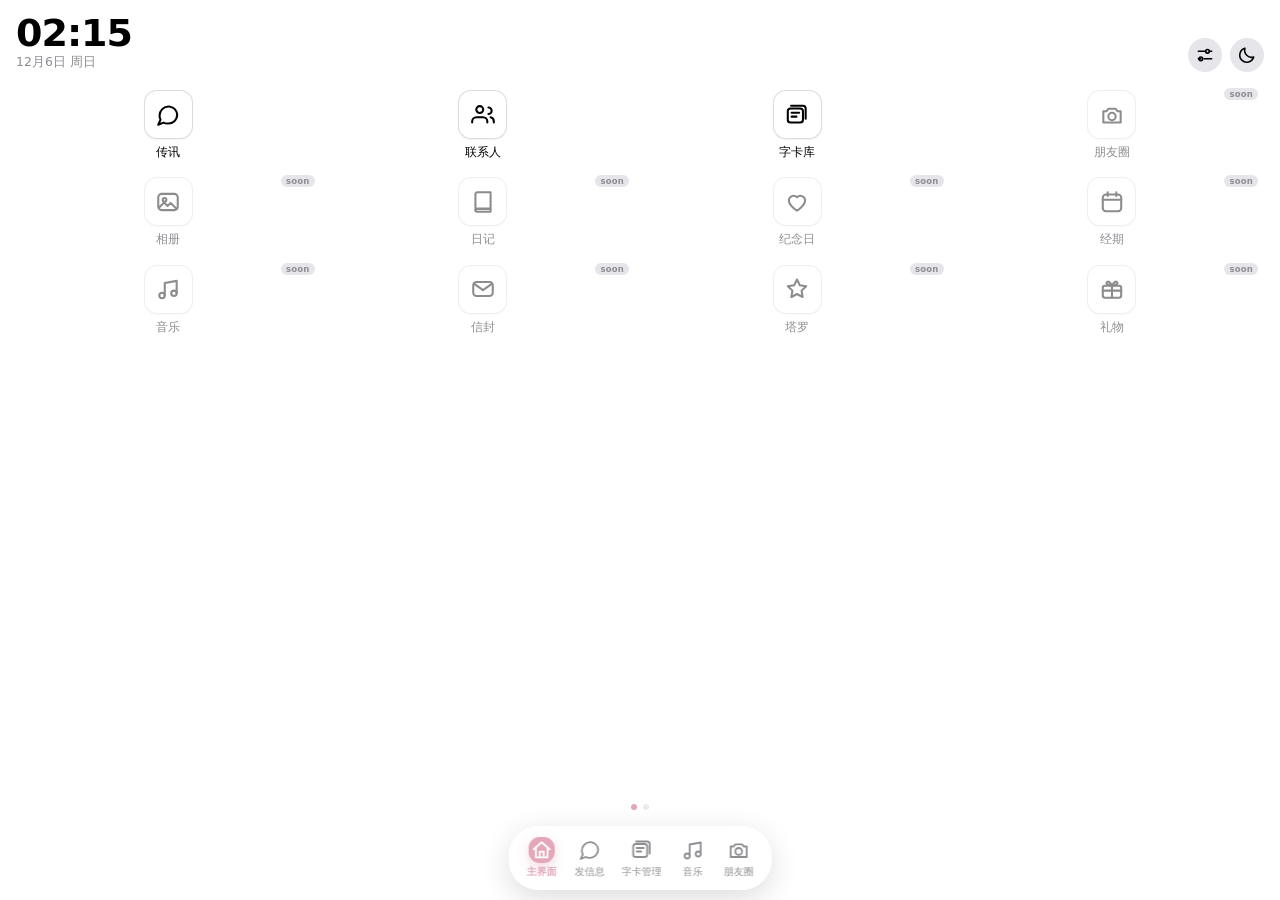
==== commit 6afe1aaf: "v27: 设置页只留通信设置+数据管理；美化设置搬到装扮App；聊天设置头像三开关；去掉所有功能说明文字；发图不再自动存表情包；TA内容只从字卡库抽（没卡就沉默）；对方消息自动滚底；键盘改为抬页底(不" ====
--- a/index.html
+++ b/index.html
@@ -1,6598 +1,24 @@
 <!DOCTYPE html>
-<html lang="zh-CN" data-theme="light" data-color-theme="black-white">
+<html lang="zh-CN" data-theme="light">
 <head>
-    <meta charset="UTF-8">
-    <meta name="viewport" content="width=device-width, initial-scale=1.0, maximum-scale=1.0, user-scalable=no">
-    <meta name="mobile-web-app-capable" content="yes">
-    <meta name="apple-mobile-web-app-capable" content="yes">
-    <meta name="apple-mobile-web-app-status-bar-style" content="black-translucent">
-    <meta name="theme-color" content="#000000">
-
-    <title>传讯</title>
-    <link rel="preconnect" href="https://fonts.googleapis.com">
-    <link rel="preconnect" href="https://fonts.gstatic.com" crossorigin>
-    <link href="https://fonts.googleapis.com/css2?family=Noto+Serif+SC:wght@400;500;600&family=Nunito:wght@400;500;600;700;800&display=swap" rel="stylesheet">
-    <link rel="stylesheet" href="https://cdnjs.cloudflare.com/ajax/libs/font-awesome/6.4.0/css/all.min.css">
-    <link rel="stylesheet" href="css/shop.css">
-    <link rel="icon" type="image/png" sizes="192x192" href="https://file.youtochat.com/images/20260216/1771224856844_qdqqd.jpeg">
-    <link rel="apple-touch-icon" href="https://file.youtochat.com/images/20260216/1771224856844_qdqqd.jpeg">
-    <meta name="apple-mobile-web-app-title" content="ʚ𝑳𝑶𝑽𝑬ɞ">
-    <script>
-        // 确保 applyTheme 可用
-        window.applyTheme = window.applyTheme || function(name) {
-            console.log('applyTheme called:', name);
-            if (window.homeApplyTheme) window.homeApplyTheme(name);
-        };
-    </script>
-
-    <script src="https://cdnjs.cloudflare.com/ajax/libs/localforage/1.10.0/localforage.min.js"></script>
-    <script src="https://cdnjs.cloudflare.com/ajax/libs/jszip/3.10.1/jszip.min.js"></script>
-
-    <link rel="stylesheet" href="css/styles.css">
-    <link rel="stylesheet" href="css/companion.css">
-    <link rel="stylesheet" href="css/diary.css">
-    <link rel="stylesheet" href="css/home.css">
-    <link rel="stylesheet" href="css/pet-style.css">
-    <link rel="stylesheet" href="css/moments.css">
-    <link rel="stylesheet" href="css/map.css">
-    <link rel="stylesheet" href="css/spark.css">
-    <link rel="stylesheet" href="css/questionnaire.css">
-    <link rel="stylesheet" href="css/xhs.css">
-
-    <style id="css-live-preview-style">
-        /* 输入框样式 */
-        .input-area {
-            display: flex;
-            align-items: flex-end;
-            gap: 8px;
-            padding: 8px 12px;
-        }
-        .message-input {
-            flex: 1;
-            min-width: 0;
-            padding: 8px 14px;
-            border: 1px solid var(--border-color);
-            border-radius: 18px;
-            background: var(--primary-bg);
-            color: var(--text-primary);
-            font-size: 14px;
-            font-family: var(--font-family);
-            line-height: 1.4;
-            outline: none;
-            transition: border-color 0.2s, box-shadow 0.2s;
-            box-sizing: border-box;
-            white-space: pre-wrap;
-            word-wrap: break-word;
-            overflow-wrap: break-word;
-            word-break: break-all;
-            min-height: 36px;
-            max-height: 108px;
-            overflow-y: auto;
-            resize: none;
-        }
-        .message-input:focus {
-            border-color: var(--accent-color);
-            box-shadow: 0 0 0 2px rgba(var(--accent-color-rgb), 0.15);
-        }
-        /* TA的手机 */
-        .ta-phone-container {
-            position: fixed;
-            top: 0; left: 0; right: 0; bottom: 0;
-            background: var(--secondary-bg);
-            z-index: 100000;
-            display: flex;
-            flex-direction: column;
-        }
-        .ta-phone-header {
-            display: flex;
-            align-items: center;
-            justify-content: space-between;
-            padding: 12px 16px;
-            background: var(--primary-bg);
-            border-bottom: 1px solid var(--border-color);
-        }
-        .ta-phone-back {
-            background: none;
-            border: none;
-            color: var(--accent-color);
-            font-size: 0.9rem;
-            cursor: pointer;
-        }
-        .ta-phone-title {
-            font-weight: 700;
-            font-size: 1rem;
-        }
-        .ta-phone-desktop {
-            display: flex;
-            justify-content: center;
-            gap: 30px;
-            padding: 40px 20px;
-            flex-wrap: wrap;
-        }
-        .ta-phone-app {
-            display: flex;
-            flex-direction: column;
-            align-items: center;
-            gap: 8px;
-            cursor: pointer;
-        }
-        .ta-phone-app-icon {
-            width: 60px;
-            height: 60px;
-            border-radius: 14px;
-            display: flex;
-            align-items: center;
-            justify-content: center;
-            color: white;
-        }
-        .ta-phone-app-icon.green { background: #07c160; }
-        .ta-phone-app-icon.blue { background: #3b82f6; }
-        .ta-phone-app-icon.yellow { background: #f59e0b; }
-        .ta-phone-app-icon svg { width: 32px; height: 32px; }
-        .ta-phone-app-name {
-            font-size: 0.8rem;
-            color: var(--text);
-        }
-        .ta-phone-content {
-            flex: 1;
-            display: flex;
-            flex-direction: column;
-            overflow: hidden;
-        }
-        .ta-phone-tabs {
-            display: flex;
-            border-bottom: 1px solid var(--border-color);
-            background: var(--primary-bg);
-        }
-        .ta-phone-tab {
-            flex: 1;
-            padding: 12px;
-            background: none;
-            border: none;
-            color: var(--text-light);
-            font-size: 0.9rem;
-            cursor: pointer;
-            border-bottom: 2px solid transparent;
-        }
-        .ta-phone-tab.active {
-            color: var(--accent-color);
-            border-bottom-color: var(--accent-color);
-        }
-        .ta-phone-list {
-            flex: 1;
-            overflow-y: auto;
-            padding: 10px;
-        }
-        .ta-phone-item {
-            background: var(--primary-bg);
-            border-radius: 10px;
-            padding: 12px;
-            margin-bottom: 10px;
-            position: relative;
-        }
-        .ta-phone-item-time {
-            font-size: 0.75rem;
-            color: var(--text-light);
-            margin-bottom: 6px;
-        }
-        .ta-phone-item-text {
-            font-size: 0.9rem;
-            color: var(--text);
-            line-height: 1.5;
-            word-break: break-all;
-        }
-        .ta-phone-item-meta {
-            font-size: 0.75rem;
-            color: var(--text-light);
-            margin-top: 6px;
-        }
-        .ta-phone-item-delete {
-            position: absolute;
-            top: 8px;
-            right: 8px;
-            background: none;
-            border: none;
-            color: var(--text-light);
-            font-size: 0.8rem;
-            cursor: pointer;
-            opacity: 0.6;
-        }
-        .ta-phone-item-delete:hover {
-            opacity: 1;
-            color: #ef4444;
-        }
-        .ta-phone-empty {
-            text-align: center;
-            padding: 40px;
-            color: var(--text-light);
-            font-size: 0.9rem;
-        }
-
-    </style>
-    <style>
-        /* 隐藏 number input 的上下小箭头（Webkit / Chrome / Edge / Safari）*/
-        #tts-speed-value::-webkit-outer-spin-button,
-        #tts-speed-value::-webkit-inner-spin-button {
-            -webkit-appearance: none;
-            margin: 0;
-        }
-    </style>
+<meta charset="utf-8">
+<meta name="viewport" content="width=device-width,initial-scale=1,maximum-scale=1,user-scalable=no,viewport-fit=cover">
+<meta name="theme-color" content="#f6f6f4">
+<meta name="apple-mobile-web-app-capable" content="yes">
+<meta name="apple-mobile-web-app-status-bar-style" content="default">
+<meta name="apple-mobile-web-app-title" content="Ldaturax">
+<title>Ldaturax</title>
+<link rel="icon" href="data:image/svg+xml,%3Csvg xmlns='http://www.w3.org/2000/svg' viewBox='0 0 64 64'%3E%3Crect width='64' height='64' rx='14' fill='%2334c759'/%3E%3Cpath d='M32 15c-10 0-18 6.3-18 14 0 4.4 2.6 8.3 6.7 10.9-.3 2.4-1.4 4.5-3.3 6.4 3.6-.4 6.7-1.6 9.2-3.5 1.7.4 3.5.6 5.4.6 10 0 18-6.3 18-14.4 0-7.7-8-14-18-14z' fill='%23fff'/%3E%3C/svg%3E">
+<link rel="stylesheet" href="css/base.css?v=27">
+<link rel="stylesheet" href="css/app.css?v=27">
+<link rel="stylesheet" href="css/chat.css?v=27">
+<link rel="stylesheet" href="css/settings.css?v=27">
+<link rel="stylesheet" href="css/look.css?v=27">
+<link rel="stylesheet" href="css/cards.css?v=27">
 </head>
 <body>
-<div id="splash-declaration">
-    <div class="splash-bg-stars" id="splash-stars"></div>
-    <div class="splash-glow-1"></div>
-    <div class="splash-glow-2"></div>
-
-    <div class="splash-inner">
-        <div class="splash-badge">
-            <i class="fas fa-feather-alt"></i>
-            使用前声明
-        </div>
-
-        <div class="splash-dots" id="splash-dots"></div>
-
-        <div class="splash-card">
-            <div class="splash-card-top-line"></div>
-            <div class="splash-card-body">
-                <div class="splash-slides" id="splash-slides">
-
-                  
-                    <div class="splash-slide" data-index="0">
-                        <div class="splash-slide-tag">关于字卡</div>
-                        <div class="splash-slide-title">是否招鬼？</div>
-                        <div class="splash-slide-body">
-                            首先说明，初此接触时，都会觉得网站设置繁复，功能庞杂，可控制的地方极多——对初次接触的人来说，简直令人眼花缭乱。<br><br>
-                            请想一想：<em>连你和梦角都需要花时间学习的东西，一个路过的鬼，会甘心耗费精力专程钻研，只为吓唬你一下吗？</em><br><br>
-                            我始终相信，<strong>只有爱，才会驱动人去学习、去努力、去付诸实践。</strong>
-                        </div>
-                    </div>
-
-                    <div class="splash-slide" data-index="1">
-                        <div class="splash-slide-tag">关于谣言</div>
-                        <div class="splash-slide-title">请有自知之明</div>
-                        <div class="splash-slide-body">
-                            我不混社区，但有些话我是知道的。有些谣我懒得一一辟除，借本网站博取流量与点赞的行为，我也当没看见。<br><br>
-                            只是——<em>沉默不代表无所谓。</em>这些声音已经开始影响到我本人的生活。<br><br> 将链接不稳/回复看不懂等问题怪罪到网站上的做法不可取。<br><br>
-                            <div class="splash-highlight-box">郑重声明：造谣是违法行为，污蔑与恶意中伤同样须承担法律责任。请每一位使用者，对自己的言行负责。</div>
-                        </div>
-                    </div>
-
-                    <div class="splash-slide" data-index="2">
-                        <div class="splash-slide-tag">关于盈利</div>
-                        <div class="splash-slide-title">纯粹为爱发电</div>
-                        <div class="splash-slide-body">
-                            <strong>本网站不盈利。</strong>从未向任何人收取一分钱，也绝无日后"圈钱"的计划。<br><br>
-                            这里承载的是真实的情感与创作热情，而非商业利益。<br><br>
-                            伴随网站逐渐破圈，<em>造谣、污蔑、盈利质疑、冷嘲热讽</em>——这些或许都是无法完全回避的代价。<br><br>
-                            我本无意计较，但请来访者保有基本的善意，不要让热爱变成消耗。
-                        </div>
-                    </div>
-
-                    <div class="splash-slide" data-index="3">
-                        <div class="splash-slide-tag">再次强调</div>
-                        <div class="splash-slide-title">你对链接梦角的看法？</div>
-                        <div class="splash-slide-body">
-                            没有任何人强迫你使用本网站。<br><br>
-                            <strong>如果你不信：</strong>字卡回复基于概率算法，属于科学范畴，与封建迷信无关。理性使用即可。<br><br>
-                            <strong>如果你信：</strong>那么请同样相信——<em>你是绝对安全的。</em>这里没有任何东西能够伤害你。<br><br>
-                            无论你持何种态度，我都欢迎你，也尊重你的选择。
-                        </div>
-                    </div>
-
-                    <div class="splash-slide" data-index="4">
-                        <div class="splash-slide-tag">关于视频通话</div>
-                        <div class="splash-slide-title">纯粹的装饰</div>
-                        <div class="splash-slide-body">
-                            <strong>通话功能仅作为界面装饰存在，不具备任何实际通话或数据采集能力。</strong><br><br>
-                            本网站不包含任何摄像头调用逻辑，亦不存在隐私窥探行为。摄像头调用需要专项技术与额外费用，本项目从未采用，也没有这方面的意图。<br><br>
-                            近期流传的隐私传言，出发点或许是好意，但已造成不必要的焦虑。<em>在此郑重澄清：网站根本不具备视频传输功能。</em><br><br>
-                            <div class="splash-highlight-box">关闭浏览器摄像头权限是完全正确的做法——我支持每一位用户保护自己的隐私权益。若误解持续扩散，将考虑移除该装饰功能。</div>
-                        </div>
-                    </div>
-
-                    <div class="splash-slide" data-index="5">
-                        <div class="splash-slide-tag">入场承诺</div>
-                        <div class="splash-slide-title">请留下你的承诺</div>
-                        <div class="splash-pledge-desc">在下方输入框中，<em style="color:rgba(var(--accent-color-rgb,197,164,126),0.8);font-style:normal;">逐字抄写</em>以下承诺，即可进入网站。</div>
-                        <div class="splash-pledge-required" id="splash-pledge-text">我绝不盈利、造谣、污蔑或嘲讽，并对自己的使用行为负完全责任</div>
-                        <input class="splash-pledge-input" id="splash-pledge-input" type="text" placeholder="请在此逐字输入上方承诺…" autocomplete="off" autocorrect="off" autocapitalize="off" spellcheck="false" />
-                        <div class="splash-pledge-hint" id="splash-pledge-hint">请完整输入上方承诺后方可进入</div>
-                    </div>
-
-                </div>
-
-                <div class="splash-divider"></div>
-                <div class="splash-footer" style="padding:0;">
-                    <button class="splash-btn splash-btn-ghost" id="splash-prev-btn" disabled>
-                        <i class="fas fa-arrow-left"></i> 上一页
-                    </button>
-                    <span class="splash-page-num" id="splash-page-num">1 / 7</span>
-                    <button class="splash-btn splash-btn-next" id="splash-next-btn">
-                        下一页 <i class="fas fa-arrow-right"></i>
-                    </button>
-                    <button class="splash-btn splash-btn-enter" id="splash-enter-btn" style="display:none;">
-                        进入 <i class="fas fa-heart"></i>
-                    </button>
-                </div>
-            </div>
-        </div>
-    </div>
-</div>
-
-<div id="tour-overlay" class="tour-overlay">
-    <div id="tour-highlight-box" class="tour-highlight-box"></div>
-    <div id="tour-popover" class="tour-popover">
-        <div class="tour-popover-header">
-            <span id="tour-title" class="tour-title"></span>
-            <span id="tour-step-counter" class="tour-step-counter"></span>
-        </div>
-        <div id="tour-content" class="tour-popover-content"></div>
-        <div class="tour-popover-footer">
-            <button id="tour-skip-btn" class="tour-btn tour-btn-skip">跳过</button>
-            <div class="tour-navigation">
-                <button id="tour-prev-btn" class="tour-btn"><i class="fas fa-arrow-left"></i> 上一步</button>
-                <button id="tour-next-btn" class="tour-btn tour-btn-primary">下一步 <i class="fas fa-arrow-right"></i></button>
-            </div>
-        </div>
-    </div>
-</div>
-
-    <div class="welcome-animation" id="welcome-animation">
-        <div class="welcome-bg-gradient"></div>
-        <div class="stars-container" id="stars-container"></div>
-        <div class="welcome-particles" id="welcome-particles"></div>
-        <div id="welcome-meteors" style="position:absolute;inset:0;pointer-events:none;overflow:hidden;"></div>
-        <div class="welcome-content-wrapper">
-            <div class="logo-tech-container">
-                <div class="logo-circle-outer"></div>
-                <div class="logo-circle-inner"></div>
-                <div class="logo-icon-main">
-                    <i class="fas fa-satellite-dish"></i>
-                </div>
-                <div class="orbit-dot"></div>
-                <div class="orbit-dot-2"></div>
-                <div class="orbit-dot-3"></div>
-            </div>
-
-            <div class="text-tech-container">
-                <div class="welcome-title-glitch" id="welcome-title-glitch" data-text="传讯">
-                    加载失败
-                </div>
-                <div class="welcome-subtitle-scramble" id="welcome-subtitle-scramble">
-                    请重试／更换平台/更换网络
-                </div>
-            </div>
-
-            <div class="loader-tech">
-                <div class="loader-tech-bar" id="loader-tech-bar"></div>
-            </div>
-            <div id="loader-status-text" style="font-size:10px;opacity:0.5;letter-spacing:1px;color:var(--welcome-text-sub);margin-top:4px;font-family:monospace;"></div>
-        </div>
-    </div>
-    <button id="immersive-exit-btn" onclick="toggleImmersiveMode(false)" title="退出沉浸模式">
-<i class="fas fa-expand"></i>
-</button>
-
-    <!-- ========== 主页模块 ========== -->
-    <!-- 页面背景层 -->
-    <div class="home-page-bg" id="home-page-bg"></div>
-    
-    <div class="home-container" id="home-container">
-        <!-- 顶部大卡片 - 背景覆盖整体 -->
-        <div class="hero-card" id="hero-card" onclick="openCustomizePanel()">
-            <!-- 背景图（覆盖整个卡片） -->
-            <div class="hero-bg-full" id="hero-bg-inner"></div>
-            <!-- 编辑提示 -->
-            <div class="hero-edit-hint" id="hero-edit-hint">
-                <span>✏️ 点击自定义</span>
-            </div>
-            
-            <!-- 上段：纯占位 -->
-            <div class="hero-card-top"></div>
-            
-            <!-- 头像：骑在分界线上 -->
-            <div class="hero-avatars-float">
-                <div class="hero-avatar-wrap hero-avatar-left" onclick="event.stopPropagation(); showProfile('me')">
-                    <img class="hero-avatar" id="avatar-me" src="https://api.dicebear.com/7.x/avataaars/svg?seed=me" alt="我">
-                </div>
-                <div class="hero-avatar-wrap hero-avatar-right" onclick="event.stopPropagation(); showProfile('partner')">
-                    <img class="hero-avatar" id="avatar-partner" src="https://api.dicebear.com/7.x/avataaars/svg?seed=partner" alt="梦角">
-                    <button class="hero-session-switch-btn" id="hero-session-switch-btn" title="切换会话" onclick="event.stopPropagation(); window.showSessionSwitcher()">
-                        <i class="fas fa-exchange-alt"></i>
-                    </button>
-                </div>
-            </div>
-
-            <!-- 下段：毛玻璃遮罩 -->
-            <div class="hero-card-bottom">
-                <div class="hero-content-bottom">
-                    <div class="hero-title" id="hero-title">我 & 梦角</div>
-                    <div class="hero-subtitle" id="hero-subtitle">两颗缠绕的心 会走同一条路</div>
-                </div>
-            </div>
-        </div>
-
-        <!-- 独立时间显示 -->
-        <div class="standalone-time">
-            <div class="time-display" id="home-time-display">09:41</div>
-            <div class="date-display" id="home-date-display">5月24日 周六</div>
-        </div>
-
-        <!-- 功能网格（翻页容器） -->
-        <div class="apps-pager" id="apps-pager">
-            <div class="apps-page active" id="apps-page-1">
-                <div class="apps-grid">
-                    <div class="app-item" onclick="openApp('chat')">
-                        <div class="app-icon" data-app="chat">
-                            <i class="fas fa-comment-alt"></i>
-                            <span class="app-badge" id="chat-badge" style="display:none;"></span>
-                        </div>
-                        <span class="app-name">聊天</span>
-                    </div>
-                    <div class="app-item" onclick="openApp('mailbox')">
-                        <div class="app-icon" data-app="mailbox"><i class="fas fa-envelope"></i></div>
-                        <span class="app-name">信封投递</span>
-                    </div>
-                    <div class="app-item" onclick="openApp('moyu')">
-                        <div class="app-icon" data-app="moyu">
-                            <i class="fas fa-fish"></i>
-                            <span class="app-badge" id="moyu-badge" style="display:none;"></span>
-                        </div>
-                        <span class="app-name">摸鱼小记</span>
-                    </div>
-                    <div class="app-item" onclick="openApp('diary')">
-                        <div class="app-icon" data-app="diary"><i class="fas fa-clipboard-list"></i></div>
-                        <span class="app-name">朝夕心记</span>
-                    </div>
-                    <div class="app-item" onclick="openApp('fortune')">
-                        <div class="app-icon" data-app="fortune"><i class="fas fa-star-and-crescent"></i></div>
-                        <span class="app-name">运势占卜</span>
-                    </div>
-                    <div class="app-item" onclick="openApp('mood')">
-                        <div class="app-icon" data-app="mood"><i class="fas fa-calendar-day"></i></div>
-                        <span class="app-name">心晴手帐</span>
-                    </div>
-                    <div class="app-item" onclick="openApp('calendar')">
-                        <div class="app-icon" data-app="calendar"><i class="fas fa-calendar-alt"></i></div>
-                        <span class="app-name">日历</span>
-                    </div>
-                    <div class="app-item" onclick="openApp('decide')">
-                        <div class="app-icon" data-app="decide"><i class="fas fa-balance-scale"></i></div>
-                        <span class="app-name">抉择</span>
-                    </div>
-                </div>
-            </div>
-            <div class="apps-page" id="apps-page-2">
-                <div class="apps-grid">
-                    <div class="app-item" onclick="openApp('stats')">
-                        <div class="app-icon" data-app="stats"><i class="fas fa-chart-bar"></i></div>
-                        <span class="app-name">消息统计</span>
-                    </div>
-                    <div class="app-item" onclick="openApp('ta-phone')">
-                        <div class="app-icon" data-app="ta-phone">
-                            <svg viewBox="0 0 24 24" fill="none" stroke="currentColor" stroke-width="1.5" stroke-linecap="round" stroke-linejoin="round" style="width:28px;height:28px;">
-                                <rect x="5" y="2" width="14" height="20" rx="2.5"/>
-                                <line x1="10" y1="18" x2="14" y2="18"/>
-                            </svg>
-                        </div>
-                        <span class="app-name">TA的手机</span>
-                    </div>
-                </div>
-            </div>
-            <!-- 翻页指示器 -->
-            <div class="apps-dots" id="apps-dots">
-                <span class="apps-dot active" onclick="switchAppsPage(0)"></span>
-                <span class="apps-dot" onclick="switchAppsPage(1)"></span>
-            </div>
-        </div>
-
-        <!-- 底部导航栏 -->
-        <div class="home-bottom-nav">
-            <div class="home-nav-bar home-nav-bar--two">
-                <div class="home-nav-item active" onclick="switchNav(this, 'appearance')">
-                    <span class="home-nav-icon"><i class="fas fa-palette"></i></span>
-                    <span class="home-nav-label">外观设置</span>
-                </div>
-                <div class="home-nav-item" onclick="switchNav(this, 'moments')">
-                    <span class="home-nav-icon">
-                        <i class="fas fa-users"></i>
-                        <span class="nav-badge" id="bottom-moments-badge" style="display:none;">0</span>
-                    </span>
-                    <span class="home-nav-label">朋友圈</span>
-                </div>
-            </div>
-        </div>
-    </div>
-
-    <!-- ========== 商城模块 ========== -->
-    <div class="shop-container" id="shop-container" style="display:none;">
-        <div class="shop-header">
-            <button class="shop-back" onclick="window.ShopApp.hideShop()">← 返回</button>
-            <span class="shop-title" id="shop-page-title">商城</span>
-            <div class="shop-balance" onclick="window.ShopApp.showBalanceModal()">
-                <i class="fas fa-wallet"></i>
-                <span id="shop-balance-display">余额: ¥520.00</span>
-            </div>
-        </div>
-        <div class="search-bar" id="shop-search-bar">
-            <div class="search-wrapper">
-                <input type="text" class="search-input" id="shop-search-input" placeholder="搜索商品..." oninput="window.ShopApp.onSearchInput()" onfocus="window.ShopApp.showSearchDropdown()">
-                <button class="search-clear" id="shop-search-clear" onclick="window.ShopApp.clearSearch()">✕</button>
-                <div class="search-dropdown" id="shop-search-dropdown">
-                    <div class="search-dropdown-title">
-                        <span>搜索历史</span>
-                        <button onclick="window.ShopApp.clearSearchHistory()">清除</button>
-                    </div>
-                    <div class="search-dropdown-tags" id="shop-search-history"></div>
-                    <div class="search-dropdown-title"><span>热门搜索</span></div>
-                    <div class="search-dropdown-tags">
-                        <div class="search-dropdown-tag" onclick="window.ShopApp.quickSearch('耳机')">耳机</div>
-                        <div class="search-dropdown-tag" onclick="window.ShopApp.quickSearch('蛋糕')">蛋糕</div>
-                        <div class="search-dropdown-tag" onclick="window.ShopApp.quickSearch('对戒')">对戒</div>
-                    </div>
-                </div>
-            </div>
-            <button class="wish-btn" onclick="window.ShopApp.showWishModal()">
-                <i class="fas fa-magic"></i> 许愿
-            </button>
-        </div>
-        <div class="shop-tabs" id="shop-main-tabs">
-            <button class="shop-tab active" onclick="window.ShopApp.switchTab('recommend')">推荐</button>
-            <button class="shop-tab" onclick="window.ShopApp.switchTab('food')">外卖</button>
-        </div>
-        <div class="shop-content" id="shop-content">
-            <div id="shop-recommend-panel">
-                <div class="sub-tags-wrapper">
-                    <div class="sub-tags-toggle" onclick="window.ShopApp.toggleSubTags(this)">
-                        <i class="fas fa-chevron-right"></i>
-                        <span>全部</span>
-                    </div>
-                    <div class="sub-tags-content" id="shop-recommend-subtags">
-                        <div class="sub-tag active" onclick="window.ShopApp.filterSubTag(this)">全部</div>
-                        <div class="sub-tag" onclick="window.ShopApp.filterSubTag(this)">衣物</div>
-                        <div class="sub-tag" onclick="window.ShopApp.filterSubTag(this)">日用品</div>
-                        <div class="sub-tag" onclick="window.ShopApp.filterSubTag(this)">数码</div>
-                        <div class="sub-tag" onclick="window.ShopApp.filterSubTag(this)">计生用品</div>
-                        <div class="sub-tag" onclick="window.ShopApp.filterSubTag(this)">饰品</div>
-                        <div class="sub-tag" onclick="window.ShopApp.filterSubTag(this)">居家</div>
-                        <div class="sub-tag" onclick="window.ShopApp.filterSubTag(this)">美妆</div>
-                        <div class="sub-tag" onclick="window.ShopApp.filterSubTag(this)">文具</div>
-                        <div class="sub-tag" onclick="window.ShopApp.filterSubTag(this)">书籍</div>
-                        <div class="sub-tag-add" onclick="window.ShopApp.showAddTagModal('recommend')">+ 自定义</div>
-                    </div>
-                </div>
-                <div class="product-grid" id="shop-recommend-grid"></div>
-            </div>
-            <div id="shop-food-panel" style="display:none;">
-                <div class="sub-tags-wrapper">
-                    <div class="sub-tags-toggle" onclick="window.ShopApp.toggleSubTags(this)">
-                        <i class="fas fa-chevron-right"></i>
-                        <span>全部</span>
-                    </div>
-                    <div class="sub-tags-content" id="shop-food-subtags">
-                        <div class="sub-tag active" onclick="window.ShopApp.filterSubTag(this)">全部</div>
-                        <div class="sub-tag" onclick="window.ShopApp.filterSubTag(this)">奶茶</div>
-                        <div class="sub-tag" onclick="window.ShopApp.filterSubTag(this)">快餐</div>
-                        <div class="sub-tag" onclick="window.ShopApp.filterSubTag(this)">零食</div>
-                        <div class="sub-tag" onclick="window.ShopApp.filterSubTag(this)">水果</div>
-                        <div class="sub-tag" onclick="window.ShopApp.filterSubTag(this)">甜品</div>
-                        <div class="sub-tag" onclick="window.ShopApp.filterSubTag(this)">汤品</div>
-                        <div class="sub-tag" onclick="window.ShopApp.filterSubTag(this)">夜宵</div>
-                        <div class="sub-tag-add" onclick="window.ShopApp.showAddTagModal('food')">+ 自定义</div>
-                    </div>
-                </div>
-                <div class="product-grid" id="shop-food-grid"></div>
-            </div>
-            <div id="shop-cart-panel" style="display:none;">
-                <div class="cart-list" id="shop-cart-list"></div>
-            </div>
-            <div id="shop-order-panel" style="display:none;">
-                <div class="order-tabs">
-                    <button class="order-tab active" onclick="window.ShopApp.filterOrder(this,'all')">全部</button>
-                    <button class="order-tab" onclick="window.ShopApp.filterOrder(this,'pending')">待送达</button>
-                    <button class="order-tab" onclick="window.ShopApp.filterOrder(this,'completed')">已完成</button>
-                    <button class="order-tab" onclick="window.ShopApp.filterOrder(this,'cancelled')">已取消</button>
-                </div>
-                <div class="order-list" id="shop-order-list"></div>
-            </div>
-        </div>
-        <div class="cart-footer" id="shop-cart-footer">
-            <div style="display:flex;align-items:center;gap:8px;">
-                <input type="checkbox" class="cart-checkbox" id="shop-cart-selectall" onchange="window.ShopApp.toggleSelectAll()">
-                <span style="font-size:0.8rem;color:var(--text-light);">全选</span>
-            </div>
-            <div style="flex:1;"></div>
-            <div class="cart-total">合计: <span id="shop-cart-total">¥0</span></div>
-            <button class="checkout-btn delete-selected-btn" onclick="window.ShopApp.deleteSelected()" style="background:var(--danger-color,#ff4757);">删除</button>
-            <button class="checkout-btn" onclick="window.ShopApp.checkout()">结算</button>
-        </div>
-        <div class="shop-bottom-nav">
-            <button class="shop-nav-item active" onclick="window.ShopApp.switchNav('shop', this)">
-                <i class="fas fa-store"></i>
-                <span>商城</span>
-            </button>
-            <button class="shop-nav-item" onclick="window.ShopApp.switchNav('cart', this)">
-                <i class="fas fa-shopping-cart"></i>
-                <span>购物车</span>
-            </button>
-            <button class="shop-nav-item" onclick="window.ShopApp.switchNav('order', this)">
-                <i class="fas fa-clipboard-list"></i>
-                <span>订单</span>
-            </button>
-        </div>
-
-    <!-- 商品详情弹窗 -->
-    <div class="shop-modal" id="shop-product-modal">
-        <button class="shop-modal-close" onclick="window.ShopApp.closeProductModal()">✕</button>
-        <button class="shop-modal-share-btn" onclick="window.ShopApp.shareProduct()">🔗</button>
-        <div class="shop-modal-content">
-            <div class="shop-modal-img" id="shop-modal-img"></div>
-            <div class="shop-modal-name" id="shop-modal-name"></div>
-            <div class="shop-modal-desc" id="shop-modal-desc"></div>
-            <div class="shop-modal-price" id="shop-modal-price"></div>
-            <div id="shop-modal-specs"></div>
-            <div class="spec-section">
-                <div class="spec-title">数量</div>
-                <div class="quantity-control">
-                    <button class="qty-btn" onclick="window.ShopApp.changeQty(-1)">-</button>
-                    <span class="qty-num" id="shop-modal-qty">1</span>
-                    <button class="qty-btn" onclick="window.ShopApp.changeQty(1)">+</button>
-                </div>
-            </div>
-            <div class="remark-section">
-                <div class="spec-title">订单备注</div>
-                <textarea class="remark-input" id="shop-modal-remark" placeholder="给TA留言，或备注特殊要求..."></textarea>
-            </div>
-            <div class="buy-options" id="shop-modal-buy-options">
-                <button class="buy-btn self" id="shop-modal-btn-cart" onclick="window.ShopApp.addToCartFromModal()">
-                    <i class="fas fa-cart-plus"></i> 加入购物车
-                </button>
-                <button class="buy-btn self" id="shop-modal-btn-self" onclick="window.ShopApp.buy('self')">
-                    <i class="fas fa-user"></i> 给自己买
-                </button>
-                <button class="buy-btn dream" id="shop-modal-btn-dream" onclick="window.ShopApp.buy('dream')">
-                    <i class="fas fa-heart"></i> 给梦角买
-                </button>
-            </div>
-            <button class="buy-btn wish" id="shop-modal-btn-booking" style="width:100%;margin-top:10px;" onclick="window.ShopApp.showBookingModal()">
-                <i class="fas fa-clock"></i> 预订送达
-            </button>
-            <button class="buy-btn pay-request-style" id="shop-modal-btn-pay" style="width:100%;margin-top:10px;" onclick="window.ShopApp.askTAPay()">
-                <i class="fas fa-hand-holding-heart"></i> 找TA代付
-            </button>
-        </div>
-    </div>
-
-    <!-- 许愿弹窗 -->
-    <div class="shop-modal wish-modal" id="shop-wish-modal">
-        <button class="shop-modal-close" onclick="window.ShopApp.closeWishModal()">✕</button>
-        <div class="shop-modal-content">
-            <div style="font-size:1.1rem;font-weight:700;margin-bottom:16px;text-align:center;">✨ 许愿商品</div>
-            <div class="wish-form-group">
-                <label class="wish-label">商品名称</label>
-                <input type="text" class="wish-input" id="wish-name" placeholder="输入商品名称...">
-            </div>
-            <div class="wish-form-group">
-                <label class="wish-label">价格 (¥)</label>
-                <input type="number" class="wish-input" id="wish-price" placeholder="0.00">
-            </div>
-            <div class="wish-form-group">
-                <label class="wish-label">分类</label>
-                <select class="wish-select" id="wish-category">
-                    <option value="recommend">推荐</option>
-                    <option value="food">外卖</option>
-                </select>
-            </div>
-            <div class="wish-form-group">
-                <label class="wish-label">小标签（用逗号分隔）</label>
-                <input type="text" class="wish-input" id="wish-tags" placeholder="如: 衣物, 新品, 限量">
-            </div>
-            <div class="wish-form-group">
-                <label class="wish-label">商品图标</label>
-                <div class="wish-icon-row">
-                    <input type="text" class="wish-input" id="wish-icon" placeholder="输入emoji 如: 👔 🧋 🎁" style="flex:1;">
-                    <span style="color:var(--text-light);font-size:0.8rem;">或</span>
-                    <label class="wish-img-upload">
-                        <input type="file" id="wish-img-input" accept="image/*" onchange="window.ShopApp.handleWishImgUpload(event)" style="display:none;">
-                        <span>📷 上传图片</span>
-                    </label>
-                </div>
-                <div class="wish-img-preview" id="wish-img-preview" style="display:none;"></div>
-            </div>
-            <div class="wish-form-group">
-                <label class="wish-label">商品描述</label>
-                <textarea class="wish-textarea" id="wish-desc" placeholder="输入商品详细描述..."></textarea>
-            </div>
-            <div class="wish-form-group">
-                <label class="wish-label">规格选项</label>
-                <div id="wish-specs"></div>
-                <button class="add-spec-btn" onclick="window.ShopApp.addWishSpec()">+ 添加规格</button>
-            </div>
-            <button class="buy-btn dream" style="width:100%;margin-top:10px;" onclick="window.ShopApp.submitWish()">
-                <i class="fas fa-magic"></i> 许愿上架
-            </button>
-        </div>
-    </div>
-
-    <!-- 余额设置弹窗 -->
-    <div class="shop-modal balance-modal" id="shop-balance-modal">
-        <button class="shop-modal-close" onclick="window.ShopApp.closeBalanceModal()">✕</button>
-        <div class="shop-modal-content" style="text-align:center;padding:30px 20px;">
-            <div style="font-size:1.1rem;font-weight:700;margin-bottom:10px;">💰 余额设置</div>
-            <div style="font-size:0.8rem;color:var(--text-light);margin-bottom:20px;">自定义你的购物预算</div>
-            <div class="balance-display" id="shop-balance-display">¥520.00</div>
-            <input type="number" class="balance-input" id="shop-balance-input" placeholder="输入新余额">
-            <button class="buy-btn dream" style="width:100%;" onclick="window.ShopApp.saveBalance()">
-                <i class="fas fa-check"></i> 确认修改
-            </button>
-        </div>
-    </div>
-
-    <!-- 查看回复弹窗 -->
-    <div class="shop-modal" id="shop-reply-modal">
-        <button class="shop-modal-close" onclick="window.ShopApp.closeReplyModal()">✕</button>
-        <div class="shop-modal-content">
-            <div style="font-size:1.1rem;font-weight:700;margin-bottom:16px;text-align:center;">💬 梦角的回复</div>
-            <div id="shop-reply-list"></div>
-        </div>
-    </div>
-
-    <!-- 自定义分类弹窗 -->
-    <div class="shop-modal" id="shop-addtag-modal">
-        <button class="shop-modal-close" onclick="window.ShopApp.closeAddTagModal()">✕</button>
-        <div class="shop-modal-content">
-            <div style="font-size:1.1rem;font-weight:700;margin-bottom:16px;text-align:center;">+ 自定义分类</div>
-            <div class="tag-input-row">
-                <input type="text" id="shop-newtag-input" placeholder="输入分类名称...">
-                <button class="tag-add-btn" onclick="window.ShopApp.addCustomTag()">添加</button>
-            </div>
-        </div>
-    </div>
-
-    <!-- 预订弹窗 -->
-    <div class="shop-modal" id="shop-booking-modal">
-        <button class="shop-modal-close" onclick="window.ShopApp.closeBookingModal()">✕</button>
-        <div class="shop-modal-content">
-            <div style="font-size:1.1rem;font-weight:700;margin-bottom:16px;text-align:center;">⏰ 预订送达</div>
-            <div class="wish-form-group">
-                <label class="wish-label">快捷选项</label>
-                <div class="spec-options">
-                    <div class="spec-option" onclick="window.ShopApp.selectBooking(this,5)">5分钟后</div>
-                    <div class="spec-option" onclick="window.ShopApp.selectBooking(this,30)">30分钟后</div>
-                    <div class="spec-option" onclick="window.ShopApp.selectBooking(this,60)">1小时后</div>
-                    <div class="spec-option" onclick="window.ShopApp.selectBooking(this,1440)">明天</div>
-                </div>
-            </div>
-            <div class="wish-form-group">
-                <label class="wish-label">自定义分钟数</label>
-                <input type="number" class="wish-input" id="shop-booking-minutes" placeholder="输入分钟数">
-            </div>
-            <div class="buy-options">
-                <button class="buy-btn self" style="flex:1;" onclick="window.ShopApp.bookingBuy('self')">给自己买</button>
-                <button class="buy-btn dream" style="flex:1;" onclick="window.ShopApp.bookingBuy('dream')">给梦角买</button>
-            </div>
-        </div>
-    </div>
-    </div><!-- shop-container end -->
-    <!-- 礼物柜弹窗 -->
-    <div class="center-modal" id="gift-cabinet-modal">
-        <div class="center-modal-overlay" onclick="window.GiftCabinetApp.close()"></div>
-        <div class="center-modal-box">
-            <button class="center-modal-close" onclick="window.GiftCabinetApp.close()">✕</button>
-            <div style="font-size:1.1rem;font-weight:700;margin-bottom:12px;text-align:center;">🎁 我的礼物柜</div>
-            <div id="gift-cabinet-list" style="max-height:60vh;overflow-y:auto;"></div>
-        </div>
-    </div>
-
-    <!-- ========== 商城模块结束 ========== -->
-
-    <!-- 消息通知横幅 -->
-    <div class="home-notification" id="home-notification">
-        <div class="home-notification-inner" onclick="window.dismissHomeNotification && window.dismissHomeNotification(true)">
-            <img class="home-notification-avatar" id="notification-avatar" src="" alt="">
-            <div class="home-notification-content">
-                <div class="home-notification-header">
-                    <span class="home-notification-name" id="notification-name"></span>
-                    <span class="home-notification-time" id="notification-time"></span>
-                </div>
-                <div class="home-notification-text" id="notification-text"></div>
-                <div class="home-notification-app">传讯</div>
-            </div>
-        </div>
-    </div>
-
-    <!-- 自定义设置面板 -->
-    <div class="customize-overlay" id="customize-overlay" onclick="closeCustomizePanel(event)">
-        <div class="customize-panel" id="customize-panel" onclick="event.stopPropagation()">
-            <div class="customize-header">
-                <span class="customize-title">自定义主页</span>
-                <button class="customize-close" onclick="closeCustomizePanel()">✕</button>
-            </div>
-
-            <!-- 主页绑定会话开关 - 位于第一位 -->
-            <div class="customize-section">
-                <div class="customize-toggle-row" id="home-session-bind-toggle" onclick="toggleHomeSessionBind()">
-                    <div class="customize-toggle-info">
-                        <span class="customize-toggle-label">主页绑定会话</span>
-                        <span class="customize-toggle-desc">开启后，切换会话时主页设置会随之改变</span>
-                    </div>
-                    <div class="customize-toggle-switch">
-                        <div class="customize-toggle-knob"></div>
-                    </div>
-                </div>
-            </div>
-
-            <!-- 页面背景 -->
-            <div class="customize-section">
-                <div class="customize-section-title">页面背景</div>
-                <div class="bg-presets" id="page-bg-presets">
-                    <div class="bg-preset active" data-bg="default" onclick="setPageBg('default')" style="background: linear-gradient(135deg, #fafafa, #f5f0f9);"></div>
-                    <div class="bg-preset" data-bg="pink" onclick="setPageBg('pink')" style="background: linear-gradient(135deg, #fff5f5, #ffe0e6);"></div>
-                    <div class="bg-preset" data-bg="blue" onclick="setPageBg('blue')" style="background: linear-gradient(135deg, #f0f7ff, #e0f0ff);"></div>
-                    <div class="bg-preset" data-bg="green" onclick="setPageBg('green')" style="background: linear-gradient(135deg, #f0fff4, #e0f5e8);"></div>
-                    <div class="bg-preset" data-bg="purple" onclick="setPageBg('purple')" style="background: linear-gradient(135deg, #f8f5ff, #f0e8ff);"></div>
-                    <div class="bg-preset" data-bg="warm" onclick="setPageBg('warm')" style="background: linear-gradient(135deg, #fff8f0, #fff0e0);"></div>
-                </div>
-                <div style="display:flex;gap:8px;margin-top:10px;">
-                    <button class="customize-upload-btn" onclick="uploadPageBg()" style="flex:1;">
-                        <span>🖼️</span> 上传页面背景
-                    </button>
-                    <button class="customize-upload-btn" onclick="savePageBgToPreset()" style="flex:1;background:var(--accent-color);color:#fff;border-color:var(--accent-color);">
-                        <span>💾</span> 存为预设
-                    </button>
-                </div>
-                <input type="file" id="page-bg-upload-input" accept="image/*" style="display:none;" onchange="handlePageBgUpload(event)">
-            </div>
-
-            <!-- 卡片背景 -->
-            <div class="customize-section">
-                <div class="customize-section-title">卡片背景</div>
-                <div class="bg-presets" id="bg-presets">
-                    <div class="bg-preset active" data-bg="default" onclick="setCardBg('default')" style="background: linear-gradient(135deg, #f5f0f9, #faf8fb);"></div>
-                    <div class="bg-preset" data-bg="sunset" onclick="setCardBg('sunset')" style="background: linear-gradient(135deg, #ffecd2, #fcb69f);"></div>
-                    <div class="bg-preset" data-bg="ocean" onclick="setCardBg('ocean')" style="background: linear-gradient(135deg, #a8edea, #fed6e3);"></div>
-                    <div class="bg-preset" data-bg="lavender" onclick="setCardBg('lavender')" style="background: linear-gradient(135deg, #e8d5f5, #f5e6cc);"></div>
-                    <div class="bg-preset" data-bg="forest" onclick="setCardBg('forest')" style="background: linear-gradient(135deg, #d4fc79, #96e6a1);"></div>
-                    <div class="bg-preset" data-bg="night" onclick="setCardBg('night')" style="background: linear-gradient(135deg, #2c3e50, #4ca1af);"></div>
-                </div>
-                <div style="display:flex;gap:8px;margin-top:10px;">
-                    <button class="customize-upload-btn" onclick="uploadCardBg()" style="flex:1;">
-                        <span>📷</span> 上传卡片背景
-                    </button>
-                    <button class="customize-upload-btn" onclick="saveCardBgToPreset()" style="flex:1;background:var(--accent-color);color:#fff;border-color:var(--accent-color);">
-                        <span>💾</span> 存为预设
-                    </button>
-                </div>
-                <input type="file" id="bg-upload-input" accept="image/*" style="display:none;" onchange="handleBgUpload(event)">
-            </div>
-
-            <!-- 头像设置 -->
-            <div class="customize-section">
-                <div class="customize-section-title">头像</div>
-                <!-- 头像绑定开关 -->
-                <div class="customize-toggle-row" id="avatar-sync-toggle" onclick="toggleAvatarSync()">
-                    <div class="customize-toggle-info">
-                        <span class="customize-toggle-label">头像绑定</span>
-                        <span class="customize-toggle-desc">开启后，修改头像会同步到聊天界面</span>
-                    </div>
-                    <div class="customize-toggle-switch">
-                        <div class="customize-toggle-knob"></div>
-                    </div>
-                </div>
-                <div class="avatar-customize-row">
-                    <div class="avatar-customize-item" onclick="changeAvatar('me')">
-                        <img id="customize-avatar-me" src="https://api.dicebear.com/7.x/avataaars/svg?seed=me" class="avatar-customize-preview">
-                        <span>我的头像</span>
-                    </div>
-                    <div class="avatar-customize-item" onclick="changeAvatar('partner')">
-                        <img id="customize-avatar-partner" src="https://api.dicebear.com/7.x/avataaars/svg?seed=partner" class="avatar-customize-preview">
-                        <span>梦角头像</span>
-                    </div>
-                </div>
-                <input type="file" id="avatar-upload-input" accept="image/*" style="display:none;" onchange="handleAvatarUpload(event)">
-            </div>
-
-            <!-- 背景绑定开关 -->
-            <div class="customize-section">
-                <div class="customize-section-title">背景同步</div>
-                <div class="customize-toggle-row" id="bg-sync-toggle" onclick="toggleBgSync()">
-                    <div class="customize-toggle-info">
-                        <span class="customize-toggle-label">背景绑定</span>
-                        <span class="customize-toggle-desc">开启后，Home和聊天界面背景会同步更换</span>
-                    </div>
-                    <div class="customize-toggle-switch">
-                        <div class="customize-toggle-knob"></div>
-                    </div>
-                </div>
-            </div>
-
-            <!-- 签名编辑 -->
-            <div class="customize-section">
-                <div class="customize-section-title">签名</div>
-                <div class="customize-field">
-                    <input type="text" id="customize-subtitle-input" value="两颗缠绕的心 会走同一条路" maxlength="30" onchange="updateHeroSubtitle(this.value)" placeholder="输入签名">
-                </div>
-            </div>
-
-            <!-- 主题自定义 -->
-            <div class="customize-section">
-                <div class="customize-section-title">主题配色</div>
-                <!-- 预设主题 -->
-                <div class="theme-presets" id="theme-presets">
-                    <div class="theme-preset active" data-theme="default">
-                        <div class="theme-preset-colors">
-                            <span style="background:#3a3a3a"></span>
-                            <span style="background:#8a8a8a"></span>
-                            <span style="background:#b8a9c9"></span>
-                        </div>
-                        <span class="theme-preset-name">默认</span>
-                    </div>
-                    <div class="theme-preset" data-theme="sakura">
-                        <div class="theme-preset-colors">
-                            <span style="background:#5a3e3e"></span>
-                            <span style="background:#c48b8b"></span>
-                            <span style="background:#f8bbd0"></span>
-                        </div>
-                        <span class="theme-preset-name">樱花</span>
-                    </div>
-                    <div class="theme-preset" data-theme="ocean">
-                        <div class="theme-preset-colors">
-                            <span style="background:#2c4a5a"></span>
-                            <span style="background:#6a9fb5"></span>
-                            <span style="background:#a8d8ea"></span>
-                        </div>
-                        <span class="theme-preset-name">海洋</span>
-                    </div>
-                    <div class="theme-preset" data-theme="forest">
-                        <div class="theme-preset-colors">
-                            <span style="background:#2e4a2e"></span>
-                            <span style="background:#6b9b6b"></span>
-                            <span style="background:#a8d5a8"></span>
-                        </div>
-                        <span class="theme-preset-name">森林</span>
-                    </div>
-                    <div class="theme-preset" data-theme="sunset">
-                        <div class="theme-preset-colors">
-                            <span style="background:#5a3a2a"></span>
-                            <span style="background:#c48b5a"></span>
-                            <span style="background:#ffd4a8"></span>
-                        </div>
-                        <span class="theme-preset-name">日落</span>
-                    </div>
-                    <div class="theme-preset" data-theme="night">
-                        <div class="theme-preset-colors">
-                            <span style="background:#e0e0e0"></span>
-                            <span style="background:#a0a0a0"></span>
-                            <span style="background:#78909c"></span>
-                        </div>
-                        <span class="theme-preset-name">暗夜</span>
-                    </div>
-                </div>
-
-                <!-- 自定义颜色 -->
-                <div class="theme-color-fields">
-                    <div class="theme-color-row">
-                        <label>标题颜色</label>
-                        <div class="theme-color-picker-wrap">
-                            <input type="color" id="color-title" value="#3a3a3a" onchange="updateThemeColor('title', this.value)">
-                            <span class="theme-color-hex" id="hex-title">#3a3a3a</span>
-                        </div>
-                    </div>
-                    <div class="theme-color-row">
-                        <label>副标题颜色</label>
-                        <div class="theme-color-picker-wrap">
-                            <input type="color" id="color-subtitle" value="#8a8a8a" onchange="updateThemeColor('subtitle', this.value)">
-                            <span class="theme-color-hex" id="hex-subtitle">#8a8a8a</span>
-                        </div>
-                    </div>
-                    <div class="theme-color-row">
-                        <label>强调色</label>
-                        <div class="theme-color-picker-wrap">
-                            <input type="color" id="color-accent" value="#b8a9c9" onchange="updateThemeColor('accent', this.value)">
-                            <span class="theme-color-hex" id="hex-accent">#b8a9c9</span>
-                        </div>
-                    </div>
-                    <div class="theme-color-row">
-                        <label>时间颜色</label>
-                        <div class="theme-color-picker-wrap">
-                            <input type="color" id="color-time" value="#3a3a3a" onchange="updateThemeColor('time', this.value)">
-                            <span class="theme-color-hex" id="hex-time">#3a3a3a</span>
-                        </div>
-                    </div>
-                    <div class="theme-color-row">
-                        <label>图标底色</label>
-                        <div class="theme-color-picker-wrap">
-                            <input type="color" id="color-icon-bg" value="#ffffff" onchange="updateThemeColor('iconBg', this.value)">
-                            <span class="theme-color-hex" id="hex-icon-bg">#ffffff</span>
-                        </div>
-                    </div>
-                    <div class="theme-color-row">
-                        <label>图标边框</label>
-                        <div class="theme-color-picker-wrap">
-                            <input type="color" id="color-icon-border" value="#f0f0f0" onchange="updateThemeColor('iconBorder', this.value)">
-                            <span class="theme-color-hex" id="hex-icon-border">#f0f0f0</span>
-                        </div>
-                    </div>
-                    <div class="theme-color-row">
-                        <label>图标颜色</label>
-                        <div class="theme-color-picker-wrap">
-                            <input type="color" id="color-icon-color" value="#6b5b7b" onchange="updateThemeColor('iconColor', this.value)">
-                            <span class="theme-color-hex" id="hex-icon-color">#6b5b7b</span>
-                        </div>
-                    </div>
-                </div>
-            </div>
-
-            <!-- 功能图标替换 -->
-            <div class="customize-section">
-                <div class="customize-section-title">功能图标</div>
-                <div class="icon-grid" id="icon-grid">
-                    <!-- 由 JS 动态生成 -->
-                </div>
-                <input type="file" id="app-icon-upload-input" accept="image/*" style="display:none;" onchange="handleAppIconUpload(event)">
-                <button class="customize-upload-btn" onclick="resetAllAppIcons()" style="margin-top:8px;">
-                    <span>🔄</span> 恢复全部默认
-                </button>
-            </div>
-        </div>
-    </div>
-
-    <!-- 个人资料页 -->
-    <div class="profile-overlay" id="profile-overlay" onclick="closeProfile(event)">
-        <div class="profile-page" id="profile-page">
-            <div class="profile-back" onclick="closeProfile()">← 返回</div>
-            
-            <!-- 查看模式 -->
-            <div id="profile-view-mode">
-                <div class="profile-avatar-section">
-                    <div class="profile-avatar-wrapper" onclick="changeAvatarFromProfile()">
-                        <img id="profile-avatar-img" src="https://api.dicebear.com/7.x/avataaars/svg?seed=me" alt="头像" class="profile-avatar-img">
-                        <div class="profile-avatar-edit">📷</div>
-                    </div>
-                    <div class="profile-name" id="profile-name">我</div>
-                    <div class="profile-id" id="profile-id">@my_profile</div>
-                </div>
-
-                <div class="profile-signature">
-                    <div class="profile-signature-text" id="profile-signature">"今天也要加油呀 ✨"</div>
-                </div>
-
-                <div class="profile-stats">
-                    <div class="profile-stat-item">
-                        <div class="profile-stat-value" id="profile-days">769</div>
-                        <div class="profile-stat-label">在一起</div>
-                    </div>
-                </div>
-
-                <div class="profile-menu">
-                    <div class="profile-menu-item" onclick="openProfileEdit()">
-                        <span class="profile-menu-icon">📝</span>
-                        <span class="profile-menu-text">编辑资料</span>
-                        <span class="profile-menu-arrow">›</span>
-                    </div>
-                </div>
-            </div>
-
-            <!-- 编辑模式 -->
-            <div id="profile-edit-mode" style="display:none;">
-                <div class="profile-edit-header">
-                    <span>编辑资料</span>
-                </div>
-
-                <div class="profile-edit-avatar" onclick="changeAvatarFromProfile()">
-                    <img id="profile-edit-avatar-img" src="https://api.dicebear.com/7.x/avataaars/svg?seed=me" alt="头像">
-                    <div class="profile-edit-avatar-badge">📷 更换</div>
-                </div>
-
-                <div class="profile-edit-form">
-                    <div class="profile-edit-field">
-                        <label>昵称</label>
-                        <input type="text" id="edit-name" maxlength="12" placeholder="输入昵称">
-                    </div>
-                    <div class="profile-edit-field">
-                        <label>ID</label>
-                        <input type="text" id="edit-id" maxlength="20" placeholder="输入ID（以@开头）">
-                    </div>
-                    <div class="profile-edit-field">
-                        <label>个性签名</label>
-                        <textarea id="edit-signature" maxlength="50" placeholder="写点什么吧..." rows="2"></textarea>
-                    </div>
-                    <div class="profile-edit-field">
-                        <label>在一起日期</label>
-                        <input type="date" id="edit-start-date" style="padding:10px;border:1.5px solid var(--border-color);border-radius:10px;background:var(--primary-bg);color:var(--text-primary);font-size:14px;outline:none;font-family:var(--font-family);width:100%;box-sizing:border-box;">
-                        <span style="font-size:11px;color:var(--text-secondary);margin-top:4px;display:block;">留空则默认从会话开始第一天计算</span>
-                    </div>
-                </div>
-
-                <div class="profile-edit-actions">
-                    <button class="profile-edit-btn cancel" onclick="cancelProfileEdit()">取消</button>
-                    <button class="profile-edit-btn save" onclick="saveProfileEdit()">保存</button>
-                </div>
-            </div>
-        </div>
-    </div>
-    <!-- ========== 主页模块结束 ========== -->
-
-    <!-- ========== 萌宠屋模块 ========== -->
-    <div class="pet-container" id="pet-container" style="display:none;">
-        <!-- 顶部导航 -->
-        <div class="pet-page-nav">
-            <button class="pet-back-btn" onclick="hidePetPage()">
-                <i class="fas fa-arrow-left"></i>
-                <span>返回</span>
-            </button>
-            <h1 class="pet-page-title">🐾 萌宠屋</h1>
-            <div class="pet-page-placeholder"></div>
-        </div>
-
-        <!-- 剧情引导界面 -->
-        <div id="story-screen" class="screen">
-            <div class="story-container">
-                <div class="story-box" id="story-box">
-                    <div class="story-icon">💭</div>
-                    <div class="story-text" id="story-text">...</div>
-                    <div class="story-hint">点击继续</div>
-                </div>
-            </div>
-        </div>
-
-        <!-- 过渡页 -->
-        <div id="transition-screen" class="screen">
-            <div class="transition-container">
-                <div class="transition-icon">✨</div>
-                <h2 class="transition-title">去遇见你的萌宠吧！</h2>
-                <p class="transition-subtitle">一段温馨的陪伴之旅即将开始...</p>
-                <button class="dreamy-btn primary" onclick="showPetSelection()">继续前进</button>
-            </div>
-        </div>
-
-        <!-- 开始界面 -->
-        <div id="start-screen" class="screen">
-            <div class="start-container">
-                <h1 class="main-title">
-                    <span class="title-icon">🌸</span>
-                    像素宠物伙伴
-                    <span class="title-icon">🌸</span>
-                </h1>
-                <p class="subtitle">选择你的小伙伴，开始温馨陪伴之旅</p>
-                <div class="pet-grid">
-                    <div class="pet-card" data-pet="cat">
-                        <div class="pet-avatar">🐱</div>
-                        <span class="pet-name">像素猫</span>
-                    </div>
-                    <div class="pet-card" data-pet="dog">
-                        <div class="pet-avatar">🐕</div>
-                        <span class="pet-name">像素狗</span>
-                    </div>
-                    <div class="pet-card" data-pet="rabbit">
-                        <div class="pet-avatar">🐰</div>
-                        <span class="pet-name">像素兔</span>
-                    </div>
-                    <div class="pet-card" data-pet="fox">
-                        <div class="pet-avatar">🦊</div>
-                        <span class="pet-name">像素狐</span>
-                    </div>
-                    <div class="pet-card" data-pet="hamster">
-                        <div class="pet-avatar">🐹</div>
-                        <span class="pet-name">像素仓鼠</span>
-                    </div>
-                    <div class="pet-card" data-pet="bird">
-                        <div class="pet-avatar">🐦</div>
-                        <span class="pet-name">像素鸟</span>
-                    </div>
-                </div>
-            </div>
-        </div>
-
-        <!-- 游戏主界面 -->
-        <div id="game-screen" class="screen">
-            <div class="game-container">
-                <div class="top-bar">
-                    <div class="pet-info">
-                        <span class="pet-name-display" id="display-pet-name" onclick="showPetCard()" style="cursor:pointer;" title="点击查看宠物名片">小团子</span>
-                        <span class="stage-badge" id="pet-stage">幼年期</span>
-                    </div>
-                    <div class="top-actions">
-                        <div class="coin-display" onclick="collectCoins()" style="cursor:pointer;" title="点击收取金币">💰<span id="coin-amount">500</span><span id="pending-coins" class="pending-coins"></span></div>
-                        <button class="icon-btn" id="music-toggle" title="音乐">🎵</button>
-                        <button class="icon-btn" id="switch-pet-btn" title="切换宠物">🐾</button>
-                        <button class="icon-btn" id="achievements-btn" title="成就">🏆</button>
-                        <button class="icon-btn" id="pet-settings-btn" title="设置">⚙️</button>
-                    </div>
-                </div>
-                <div class="level-bar">
-                    <span class="level-text">LV.<span id="level-num">1</span></span>
-                    <div class="exp-bar"><div class="exp-fill" id="exp-fill"></div></div>
-                    <span class="exp-text"><span id="exp-current">0</span>/<span id="exp-total">50</span></span>
-                </div>
-                <div class="pet-showcase">
-                    <div class="side-actions left">
-                        <button class="mini-btn" id="activity-btn" title="看看在做什么">👀</button>
-                        <button class="mini-btn" id="go-out-btn" title="外出">🚪</button>
-                        <button class="mini-btn" id="locker-btn" title="置物柜">🗄️</button>
-                    </div>
-                    <div class="pet-circle" id="pet-sprite">
-                        <img id="game-pet-img" src="" alt="宠物">
-                    </div>
-                    <div class="side-actions right">
-                        <button class="mini-btn" id="house-btn" title="小屋">🏠</button>
-                        <button class="mini-btn" id="shop-btn" title="商场">🛒</button>
-                        <button class="mini-btn" id="wardrobe-btn" title="衣柜">👔</button>
-                    </div>
-                    <div class="speech-bubble" id="pet-speech">
-                        <span class="bubble-text">今天好开心呀~</span>
-                    </div>
-                    <div class="pet-effects" id="pet-effects"></div>
-                </div>
-                <div class="status-panel dreamy-card purple">
-                    <div class="panel-title collapsible" id="status-toggle">
-                        <span>💫 <span id="status-pet-name">小团子</span> <span class="personality-badge" id="personality-badge">傲娇</span></span>
-                        <span class="collapse-icon">▼</span>
-                    </div>
-                    <div class="status-grid collapsible-content" id="status-content">
-                        <div class="status-cell">
-                            <div class="status-cell-top">
-                                <span class="status-icon">🍖</span>
-                                <span class="status-label">饱食度：</span>
-                                <span class="status-value" id="hunger-text">肚子饱饱的</span>
-                            </div>
-                            <div class="status-bar"><div class="status-bar-fill" id="hunger-bar"></div></div>
-                        </div>
-                        <div class="status-cell">
-                            <div class="status-cell-top">
-                                <span class="status-icon">😊</span>
-                                <span class="status-label">心情：</span>
-                                <span class="status-value" id="mood-text">超开心</span>
-                            </div>
-                            <div class="status-bar"><div class="status-bar-fill" id="mood-bar"></div></div>
-                        </div>
-                        <div class="status-cell">
-                            <div class="status-cell-top">
-                                <span class="status-icon">⚡</span>
-                                <span class="status-label">精力：</span>
-                                <span class="status-value" id="energy-text">精神满满</span>
-                            </div>
-                            <div class="status-bar"><div class="status-bar-fill" id="energy-bar"></div></div>
-                        </div>
-                        <div class="status-cell">
-                            <div class="status-cell-top">
-                                <span class="status-icon">💖</span>
-                                <span class="status-label">好感度：</span>
-                                <span class="status-value" id="affection-text">超喜欢你</span>
-                            </div>
-                            <div class="status-bar"><div class="status-bar-fill" id="affection-bar"></div></div>
-                        </div>
-                    </div>
-                </div>
-                <div class="tasks-panel dreamy-card mint">
-                    <div class="panel-title collapsible" id="tasks-toggle">
-                        <span>📋 今天要做的事</span>
-                        <span class="collapse-icon">▼</span>
-                    </div>
-                    <div class="task-list collapsible-content" id="task-list"></div>
-                </div>
-                <div class="interaction-panel">
-                    <button class="action-btn" data-action="feed"><span class="btn-icon">🍖</span><span class="btn-text">喂食</span></button>
-                    <button class="action-btn" data-action="pet"><span class="btn-icon">👋</span><span class="btn-text">抚摸</span></button>
-                    <button class="action-btn" data-action="play"><span class="btn-icon">🎮</span><span class="btn-text">玩耍</span></button>
-                    <button class="action-btn" data-action="clean"><span class="btn-icon">🛁</span><span class="btn-text">清洁</span></button>
-                    <button class="action-btn" data-action="sleep"><span class="btn-icon">🌙</span><span class="btn-text">睡觉</span></button>
-                </div>
-            </div>
-        </div>
-
-        <!-- 互动弹窗 -->
-        <div class="modal" id="interaction-modal">
-            <div class="modal-content">
-                <div class="modal-header" id="modal-header"><span class="modal-icon" id="modal-icon">🍖</span><span class="modal-title-text" id="modal-title">喂食</span></div>
-                <div class="modal-body" id="modal-body"></div>
-                <div class="modal-footer"><button class="dreamy-btn secondary" onclick="closeModal()">取消</button></div>
-            </div>
-        </div>
-        <!-- 成就弹窗 -->
-        <div class="modal" id="achievements-modal">
-            <div class="modal-content">
-                <div class="modal-header pink"><span class="modal-icon">🏆</span><span class="modal-title-text">成就收集</span></div>
-                <div class="modal-body"><div class="achievements-grid" id="achievements-grid"></div></div>
-                <div class="modal-footer"><button class="dreamy-btn secondary" onclick="closeModal('achievements-modal')">关闭</button></div>
-            </div>
-        </div>
-        <!-- 小屋弹窗 -->
-        <div class="modal" id="switch-pet-modal">
-            <div class="modal-content">
-                <div class="modal-header purple"><span class="modal-icon">🏠</span><span class="modal-title-text">我的小屋</span></div>
-                <div class="modal-body">
-                    <div class="switch-pet-grid" id="switch-pet-grid"></div>
-                    <div class="release-section" id="release-section">
-                        <div class="release-title">⚠️ 放生宠物</div>
-                        <div class="release-desc">放生后宠物数据将被删除，无法恢复</div>
-                        <button class="dreamy-btn danger" onclick="showReleaseConfirm()">放生当前宠物</button>
-                    </div>
-                </div>
-                <div class="modal-footer"><button class="dreamy-btn secondary" onclick="closeModal('switch-pet-modal')">关闭</button></div>
-            </div>
-        </div>
-        <!-- 取名弹窗 -->
-        <div class="modal" id="name-modal">
-            <div class="modal-content">
-                <div class="modal-header pink"><span class="modal-icon">✨</span><span class="modal-title-text">给宠物取个名字</span></div>
-                <div class="modal-body" style="text-align:center;">
-                    <div id="name-modal-img" style="font-size:4rem;margin-bottom:10px;">🐱</div>
-                    <div style="font-weight:700;margin-bottom:5px;" id="name-modal-pet-type">像素猫</div>
-                    <div style="color:var(--text-light);font-size:0.85rem;margin-bottom:15px;" id="name-modal-pet-desc">傲娇独立</div>
-                    <div style="margin-bottom:15px;">
-                        <label style="display:block;font-weight:600;margin-bottom:6px;color:var(--text);text-align:left;">宠物名字</label>
-                        <input type="text" id="pet-name-input" class="dreamy-input" maxlength="8" placeholder="输入一个可爱的名字...">
-                    </div>
-                    <div style="margin-bottom:15px;">
-                        <label style="display:block;font-weight:600;margin-bottom:6px;color:var(--text);text-align:left;">宠物怎么称呼你</label>
-                        <input type="text" id="owner-name-input" class="dreamy-input" maxlength="8" placeholder="主人、铲屎官...">
-                    </div>
-                    <div style="display:flex;flex-direction:column-reverse;gap:8px;">
-                        <button class="dreamy-btn secondary" style="width:100%;" onclick="cancelNaming()">再想想 🔄</button>
-                        <button id="start-btn" class="dreamy-btn primary" style="width:100%;">开始养成 ✨</button>
-                    </div>
-                </div>
-            </div>
-        </div>
-        <!-- 正在做什么弹窗 -->
-        <div class="modal" id="activity-modal">
-            <div class="modal-content">
-                <div class="modal-header pink"><span class="modal-icon">👀</span><span class="modal-title-text">看看它在做什么</span></div>
-                <div class="modal-body" style="text-align:center;padding:20px;">
-                    <img id="activity-modal-img" src="" style="width:60px;height:60px;border-radius:50%;margin-bottom:10px;object-fit:cover;">
-                    <div style="font-weight:700;margin-bottom:5px;" id="activity-modal-pet-name">小团子</div>
-                    <div style="font-size:1rem;color:var(--text);margin:15px 0;padding:15px;background:var(--cream);border-radius:12px;" id="activity-modal-text">正在发呆...</div>
-                    <div style="font-size:0.8rem;color:var(--text-light);margin-top:10px;display:none;" id="activity-modal-cooldown"></div>
-                </div>
-                <div class="modal-footer"><button class="dreamy-btn secondary" onclick="closeModal('activity-modal')">关闭</button></div>
-            </div>
-        </div>
-        <!-- 召回确认弹窗 -->
-        <div class="modal" id="recall-modal">
-            <div class="modal-content">
-                <div class="modal-header yellow"><span class="modal-icon">🚪</span><span class="modal-title-text">召回宠物</span></div>
-                <div class="modal-body" style="text-align:center;padding:20px;">
-                    <div style="font-size:2rem;margin-bottom:10px;">🏠</div>
-                    <div style="font-size:1rem;color:var(--text);margin-bottom:8px;" id="recall-pet-name">小团子</div>
-                    <div style="font-size:0.85rem;color:var(--text-light);margin-bottom:5px;" id="recall-destination">正在公园玩</div>
-                    <div style="font-size:0.85rem;color:var(--peach);margin-bottom:15px;">⚠️ 强制召回不会获得战利品和心情奖励哦</div>
-                </div>
-                <div class="modal-footer">
-                    <button class="dreamy-btn secondary" onclick="closeModal('recall-modal')">让它继续玩</button>
-                    <button class="dreamy-btn primary" onclick="confirmRecall()">召回</button>
-                </div>
-            </div>
-        </div>
-        <!-- 置物柜弹窗 -->
-        <div class="modal" id="locker-modal">
-            <div class="modal-content">
-                <div class="modal-header purple"><span class="modal-icon">🗄️</span><span class="modal-title-text">置物柜</span></div>
-                <div class="modal-body" style="padding:10px;">
-                    <div class="locker-tabs">
-                        <button class="locker-tab active" data-tab="treasure" onclick="switchLockerTab('treasure')">💎 宝藏</button>
-                        <button class="locker-tab" data-tab="supplies" onclick="switchLockerTab('supplies')">🧸 宠物用具</button>
-                    </div>
-                    <div class="locker-content" id="locker-content"></div>
-                </div>
-                <div class="modal-footer"><button class="dreamy-btn secondary" onclick="closeModal('locker-modal')">关闭</button></div>
-            </div>
-        </div>
-        <!-- 小屋弹窗 -->
-        <div class="modal" id="house-modal">
-            <div class="modal-content">
-                <div class="modal-header pink"><span class="modal-icon">🏠</span><span class="modal-title-text">宠物小屋</span></div>
-                <div class="modal-body" style="padding:10px;">
-                    <div class="house-tabs" id="house-tabs">
-                        <button class="house-tab active" data-tab="overview" onclick="switchHouseTab('overview')">🏠 概况</button>
-                        <button class="house-tab" data-tab="furniture" onclick="switchHouseTab('furniture')">🪑 家具</button>
-                        <button class="house-tab" id="breeding-tab-btn" style="display:none;" data-tab="breeding" onclick="switchHouseTab('breeding')">💕 繁育</button>
-                    </div>
-                    <div class="house-content" id="house-overview"><div class="house-desc" id="house-desc"></div></div>
-                    <div class="house-content" id="house-furniture-page" style="display:none;"><div class="house-furniture" id="house-furniture"></div></div>
-                    <div class="house-content" id="house-breeding-page" style="display:none;">
-                        <div class="breeding-tabs">
-                            <button class="breeding-tab active" data-tab="mate" onclick="switchBreedingTab('mate')">💕 配对</button>
-                            <button class="breeding-tab" data-tab="pregnant" onclick="switchBreedingTab('pregnant')">🤰 怀孕中</button>
-                            <button class="breeding-tab" data-tab="chart" onclick="switchBreedingTab('chart')">📜 图谱</button>
-                        </div>
-                        <div class="breeding-content" id="breeding-mate"><div class="breeding-desc" style="margin-bottom:15px;">选择两只成年宠物进行配对繁育</div><div class="mate-pet-list" id="mate-pet-list"></div></div>
-                        <div class="breeding-content" id="breeding-pregnant" style="display:none;"><div class="pregnant-list" id="pregnant-list"></div></div>
-                        <div class="breeding-content" id="breeding-chart" style="display:none;"><div class="breeding-chart" id="breeding-chart-content"></div></div>
-                    </div>
-                </div>
-                <div class="modal-footer"><button class="dreamy-btn secondary" onclick="closeModal('house-modal')">关闭</button></div>
-            </div>
-        </div>
-        <!-- 放生确认弹窗 -->
-        <div class="modal" id="release-modal">
-            <div class="modal-content">
-                <div class="modal-header peach"><span class="modal-icon">💔</span><span class="modal-title-text">确认放生</span></div>
-                <div class="modal-body" style="text-align:center;padding:20px;">
-                    <div style="font-size:3rem;margin-bottom:10px;">😢</div>
-                    <div style="font-size:1rem;font-weight:700;margin-bottom:5px;" id="release-pet-name">小团子</div>
-                    <div style="font-size:0.85rem;color:var(--text-light);margin-bottom:10px;">真的要放生吗？</div>
-                    <div style="font-size:0.75rem;color:var(--peach);">此操作无法撤销！</div>
-                </div>
-                <div class="modal-footer">
-                    <button class="dreamy-btn secondary" onclick="closeModal('release-modal')">再想想</button>
-                    <button class="dreamy-btn danger" onclick="confirmRelease()">确认放生</button>
-                </div>
-            </div>
-        </div>
-        <!-- 繁育弹窗 -->
-        <div class="modal" id="breeding-modal">
-            <div class="modal-content">
-                <div class="modal-header pink"><span class="modal-icon">💕</span><span class="modal-title-text">宠物繁育</span></div>
-                <div class="modal-body" style="padding:20px;">
-                    <div style="display:flex;align-items:center;justify-content:center;gap:20px;margin-bottom:20px;">
-                        <div style="text-align:center;"><div style="font-size:1.5rem;" id="breeding-pet1-gender">♂️</div><div style="font-weight:700;" id="breeding-pet1-name">小团子</div></div>
-                        <div style="font-size:2rem;">❤️</div>
-                        <div style="text-align:center;"><div style="font-size:1.5rem;">?</div><select id="breeding-pet2-select" class="dreamy-input" style="width:120px;"><option value="">选择配偶</option></select></div>
-                    </div>
-                    <div style="font-size:0.8rem;color:var(--text-light);text-align:center;">繁育需要双方好感度≥50<br>繁育后父母好感度各-20</div>
-                </div>
-                <div class="modal-footer">
-                    <button class="dreamy-btn secondary" onclick="closeModal('breeding-modal')">取消</button>
-                    <button class="dreamy-btn primary" onclick="doBreeding()">开始繁育</button>
-                </div>
-            </div>
-        </div>
-        <!-- 宝宝命名弹窗 -->
-        <div class="modal" id="naming-modal">
-            <div class="modal-content">
-                <div class="modal-header pink"><span class="modal-icon">🍼</span><span class="modal-title-text">宝宝出生了！</span></div>
-                <div class="modal-body" style="text-align:center;padding:25px;">
-                    <div style="font-size:3rem;margin-bottom:15px;">🎉</div>
-                    <div style="font-size:1rem;color:var(--text-light);margin-bottom:10px;"><span id="baby-mother-name">妈妈</span> 和 <span id="baby-father-name">爸爸</span> 的宝宝出生了！</div>
-                    <div style="font-size:0.9rem;color:var(--pink);margin-bottom:20px;">请给宝宝取个名字吧~</div>
-                    <input type="text" id="baby-name-input" class="dreamy-input" placeholder="输入宝宝名字" maxlength="10" style="text-align:center;width:200px;">
-                </div>
-                <div class="modal-footer"><button class="dreamy-btn primary" onclick="confirmBabyName()">确认</button></div>
-            </div>
-        </div>
-        <!-- 随机事件弹窗 -->
-        <div class="modal" id="event-modal">
-            <div class="modal-content">
-                <div class="modal-header mint"><span class="modal-icon" id="event-icon">✨</span><span class="modal-title-text" id="event-title">随机事件</span></div>
-                <div class="modal-body" style="text-align:center;padding:25px;">
-                    <div style="font-size:3rem;margin-bottom:15px;" id="event-emoji">🎉</div>
-                    <div style="font-size:1rem;color:var(--text);margin-bottom:15px;line-height:1.6;" id="event-desc">事件描述</div>
-                    <div style="font-size:0.85rem;color:var(--mint);font-weight:600;" id="event-effect">效果</div>
-                </div>
-                <div class="modal-footer"><button class="dreamy-btn primary" onclick="closeModal('event-modal')">太棒了！</button></div>
-            </div>
-        </div>
-        <!-- 宠物名片弹窗 -->
-        <div class="modal" id="pet-card-modal">
-            <div class="modal-content">
-                <div class="modal-header pink"><span class="modal-icon">🐾</span><span class="modal-title-text">宠物名片</span></div>
-                <div class="modal-body" style="padding:20px;">
-                    <div class="pet-card-content">
-                        <div class="pet-card-avatar"><img id="pet-card-img" src="" alt="宠物" style="width:80px;height:80px;border-radius:50%;object-fit:cover;"></div>
-                        <div class="pet-card-name" id="pet-card-name">小团子</div>
-                        <div class="pet-card-breed" id="pet-card-breed">暹罗猫</div>
-                        <div class="pet-card-info">
-                            <div class="pet-card-row"><span class="pet-card-label">性别</span><span class="pet-card-value" id="pet-card-gender">♂️ 公</span></div>
-                            <div class="pet-card-row"><span class="pet-card-label">性格</span><span class="pet-card-value" id="pet-card-personality">傲娇</span></div>
-                            <div class="pet-card-row"><span class="pet-card-label">颜色</span><span class="pet-card-value" id="pet-card-color">橘色</span></div>
-                            <div class="pet-card-row"><span class="pet-card-label">等级</span><span class="pet-card-value" id="pet-card-level">LV.1</span></div>
-                            <div class="pet-card-row"><span class="pet-card-label">健康</span><span class="pet-card-value" id="pet-card-health">健康</span></div>
-                            <div class="pet-card-row"><span class="pet-card-label">子女</span><span class="pet-card-value" id="pet-card-children">暂无</span></div>
-                        </div>
-                        <div class="pet-card-status">
-                            <div class="pet-card-status-title">当前状态</div>
-                            <div class="pet-card-status-bar"><span>饱食度</span><div class="pet-card-bar"><div id="pet-card-hunger" style="width:80%;background:var(--mint);"></div></div><span id="pet-card-hunger-val">80</span></div>
-                            <div class="pet-card-status-bar"><span>心情</span><div class="pet-card-bar"><div id="pet-card-mood" style="width:70%;background:var(--pink);"></div></div><span id="pet-card-mood-val">70</span></div>
-                            <div class="pet-card-status-bar"><span>精力</span><div class="pet-card-bar"><div id="pet-card-energy" style="width:60%;background:var(--lavender);"></div></div><span id="pet-card-energy-val">60</span></div>
-                            <div class="pet-card-status-bar"><span>好感</span><div class="pet-card-bar"><div id="pet-card-affection" style="width:50%;background:var(--peach);"></div></div><span id="pet-card-affection-val">50</span></div>
-                        </div>
-                        <div class="pet-card-ability"><div class="pet-card-ability-title">特殊能力</div><div class="pet-card-ability-list" id="pet-card-ability"><span style="color:var(--text-light);">无</span></div></div>
-                        <div class="pet-card-skills"><div class="pet-card-skills-title">已学会的技能</div><div class="pet-card-skills-list" id="pet-card-skills"><span style="color:var(--text-light);">暂无技能</span></div></div>
-                    </div>
-                </div>
-                <div class="modal-footer"><button class="dreamy-btn secondary" onclick="closeModal('pet-card-modal')">关闭</button></div>
-            </div>
-        </div>
-        <!-- 像素宠物商场弹窗 -->
-        <div class="modal" id="pet-shop-modal">
-            <div class="modal-content">
-                <div class="modal-header mint"><span class="modal-icon">🛒</span><span class="modal-title-text">商场</span></div>
-                <div class="modal-body" style="padding:10px;">
-                    <div class="shop-tabs">
-                        <button class="shop-tab active" data-tab="food" onclick="switchShopTab('food')">🍖 食品区</button>
-                        <button class="shop-tab" data-tab="furniture" onclick="switchShopTab('furniture')">🪑 家具区</button>
-                        <button class="shop-tab" data-tab="clothes" onclick="switchShopTab('clothes')">👔 服饰区</button>
-                        <button class="shop-tab" data-tab="supplies" onclick="switchShopTab('supplies')">🧸 宠物用具</button>
-                    </div>
-                    <div class="shop-content" id="pet-shop-content"></div>
-                </div>
-                <div class="modal-footer"><button class="dreamy-btn secondary" onclick="closeModal('pet-shop-modal')">关闭</button></div>
-            </div>
-        </div>
-        <!-- 像素宠物购买确认弹窗 -->
-        <div class="modal" id="pet-shop-buy-modal">
-            <div class="modal-content">
-                <div class="modal-header yellow"><span class="modal-icon">🛒</span><span class="modal-title-text">确认购买</span></div>
-                <div class="modal-body" style="text-align:center;padding:20px;">
-                    <div style="font-size:3rem;margin-bottom:10px;" id="pet-shop-buy-icon">🥕</div>
-                    <div style="font-size:1.1rem;font-weight:700;margin-bottom:5px;" id="pet-shop-buy-name">高级胡萝卜</div>
-                    <div style="font-size:0.9rem;color:var(--text-light);margin-bottom:15px;">单价: 💰<span id="pet-shop-buy-price">50</span></div>
-                    <div style="display:flex;align-items:center;justify-content:center;gap:10px;margin-bottom:15px;">
-                        <span style="font-size:0.85rem;">数量:</span>
-                        <input type="number" id="pet-shop-buy-quantity" class="dreamy-input" value="1" min="1" max="99" style="width:60px;text-align:center;" onchange="updateBuyTotal()">
-                    </div>
-                    <div style="font-size:1rem;font-weight:700;color:var(--peach);padding:10px;background:var(--cream);border-radius:10px;">总计: 💰<span id="pet-shop-buy-total">50</span></div>
-                </div>
-                <div class="modal-footer">
-                    <button class="dreamy-btn secondary" onclick="closeModal('pet-shop-buy-modal')">取消</button>
-                    <button class="dreamy-btn primary" onclick="confirmBuy()">确认购买</button>
-                </div>
-            </div>
-        </div>
-        <!-- 衣柜弹窗 -->
-        <div class="modal" id="wardrobe-modal">
-            <div class="modal-content">
-                <div class="modal-header purple"><span class="modal-icon">👔</span><span class="modal-title-text">衣柜</span></div>
-                <div class="modal-body" style="padding:15px;">
-                    <div class="outfit-display" id="outfit-display"><div class="outfit-label">当前穿搭</div><div class="outfit-content" id="outfit-content">宠物没有穿戴任何饰品</div></div>
-                    <div class="wardrobe-list" id="wardrobe-list"></div>
-                </div>
-                <div class="modal-footer"><button class="dreamy-btn secondary" onclick="closeModal('wardrobe-modal')">关闭</button></div>
-            </div>
-        </div>
-        <!-- Toast提示 -->
-        <div class="toast" id="toast"></div>
-    </div>
-    <!-- ========== 萌宠屋模块结束 ========== -->
-
-    <!-- ========== TA的手机模块 ========== -->
-    <div class="ta-phone-container" id="ta-phone-container" style="display:none;">
-        <div class="ta-phone-modal">
-            <div class="ta-phone-header">
-                <button class="ta-phone-back" onclick="window.TaPhoneApp.goBack()">← 返回</button>
-                <span class="ta-phone-title" id="ta-phone-header-title">TA的手机</span>
-                <span></span>
-            </div>
-            <div class="ta-phone-desktop">
-                <div class="ta-phone-app" onclick="window.TaPhoneApp.showTaPhoneTab('chat')">
-                    <div class="ta-phone-app-icon">
-                        <svg viewBox="0 0 24 24" fill="none" stroke="currentColor" stroke-width="1.5" stroke-linecap="round" stroke-linejoin="round"><path d="M21 11.5a8.38 8.38 0 0 1-.9 3.8 8.5 8.5 0 0 1-7.6 4.7 8.38 8.38 0 0 1-3.8-.9L3 21l1.9-5.7a8.38 8.38 0 0 1-.9-3.8 8.5 8.5 0 0 1 4.7-7.6 8.38 8.38 0 0 1 3.8-.9h.5a8.48 8.48 0 0 1 8 8v.5z"/></svg>
-                    </div>
-                    <span class="ta-phone-app-name">聊天</span>
-                </div>
-                <div class="ta-phone-app" onclick="window.TaPhoneApp.showTaPhoneTab('moments')">
-                    <div class="ta-phone-app-icon">
-                        <svg viewBox="0 0 24 24" fill="none" stroke="currentColor" stroke-width="1.5" stroke-linecap="round" stroke-linejoin="round"><rect x="3" y="3" width="18" height="18" rx="2" ry="2"/><circle cx="8.5" cy="8.5" r="1.5"/><polyline points="21 15 16 10 5 21"/></svg>
-                    </div>
-                    <span class="ta-phone-app-name">朋友圈</span>
-                </div>
-                <div class="ta-phone-app" onclick="window.TaPhoneApp.showTaPhoneTab('gifts')">
-                    <div class="ta-phone-app-icon">
-                        <svg viewBox="0 0 24 24" fill="none" stroke="currentColor" stroke-width="1.5" stroke-linecap="round" stroke-linejoin="round"><polyline points="20 12 20 22 4 22 4 12"/><rect x="2" y="7" width="20" height="5"/><line x1="12" y1="22" x2="12" y2="7"/><path d="M12 7H7.5a2.5 2.5 0 0 1 0-5C11 2 12 7 12 7z"/><path d="M12 7h4.5a2.5 2.5 0 0 0 0-5C13 2 12 7 12 7z"/></svg>
-                    </div>
-                    <span class="ta-phone-app-name">礼物柜</span>
-                </div>
-            </div>
-            <!-- 内容列表 -->
-            <div class="ta-phone-content" id="ta-phone-content" style="display:none;">
-                <div class="ta-phone-tabs">
-                    <button class="ta-phone-tab" data-tab="chat" onclick="window.TaPhoneApp.showTaPhoneTab('chat')">聊天</button>
-                    <button class="ta-phone-tab" data-tab="moments" onclick="window.TaPhoneApp.showTaPhoneTab('moments')">朋友圈</button>
-                    <button class="ta-phone-tab" data-tab="gifts" onclick="window.TaPhoneApp.showTaPhoneTab('gifts')">礼物柜</button>
-                </div>
-                <div id="ta-phone-sort-bar" style="display:none;gap:6px;padding:6px 12px;justify-content:flex-end;flex-wrap:wrap;">
-                    <button class="ta-phone-sort-btn active" data-sort="collected" onclick="window.TaPhoneApp.setChatSortMode('collected')" style="background:none;border:1px solid var(--border-color,rgba(255,255,255,0.15));border-radius:12px;padding:3px 10px;font-size:0.7rem;color:var(--text-light,#aaa);cursor:pointer;">按收藏时间</button>
-                    <button class="ta-phone-sort-btn" data-sort="original-desc" onclick="window.TaPhoneApp.setChatSortMode('original-desc')" style="background:none;border:1px solid var(--border-color,rgba(255,255,255,0.15));border-radius:12px;padding:3px 10px;font-size:0.7rem;color:var(--text-light,#aaa);cursor:pointer;">按发言时间 ↓</button>
-                    <button class="ta-phone-sort-btn" data-sort="original-asc" onclick="window.TaPhoneApp.setChatSortMode('original-asc')" style="background:none;border:1px solid var(--border-color,rgba(255,255,255,0.15));border-radius:12px;padding:3px 10px;font-size:0.7rem;color:var(--text-light,#aaa);cursor:pointer;">按发言时间 ↑</button>
-                </div>
-                <div class="ta-phone-list" id="ta-phone-list"></div>
-            </div>
-        </div>
-    </div>
-    <!-- ========== TA的手机模块结束 ========== -->
-
-    <!-- ========== 朋友圈模块 ========== -->
-    <div class="moments-container" id="moments-container">
-        <!-- 隐藏的文件上传 input -->
-        <input type="file" id="momentsPhotoInput" accept="image/*" multiple style="display:none;" onchange="MomentsApp.handlePhotoUpload(event)">
-        <input type="file" id="momentsVideoInput" accept="video/*" style="display:none;" onchange="MomentsApp.handleVideoUpload(event)">
-        <input type="file" id="momentsAvatarInput" accept="image/*" style="display:none;" onchange="MomentsApp.handleAvatarUpload(event)">
-        <input type="file" id="momentsCoverInput" accept="image/*" style="display:none;" onchange="MomentsApp.handleCoverUpload(event)">
-        <input type="file" id="momentsEditPhotoInput" accept="image/*" style="display:none;" onchange="MomentsApp.handleEditPhotoUpload(event)">
-
-        <div class="app-container">
-            <!-- 返回按钮 -->
-            <button class="moments-back-btn" onclick="hideMomentsPage()">
-                <svg viewBox="0 0 24 24"><path d="M20 11H7.83l5.59-5.59L12 4l-8 8 8 8 1.41-1.41L7.83 13H20v-2z"/></svg>
-                返回
-            </button>
-
-            <!-- Cover -->
-            <div class="cover-wrapper">
-                <div class="cover-area" id="coverArea">
-                    <div class="cover-nav">
-                        <span>朋友圈</span>
-                        <div class="nav-icons">
-                            <svg viewBox="0 0 24 24" onclick="MomentsApp.publishPartnerMoment()" title="让TA发一条朋友圈"><path d="M12 2C6.48 2 2 6.48 2 12s4.48 10 10 10 10-4.48 10-10S17.52 2 12 2zm5 11h-4v4h-2v-4H7v-2h4V7h2v4h4v2z"/></svg>
-                            <svg viewBox="0 0 24 24" onclick="MomentsApp.openSearchPanel()"><path d="M15.5 14h-.79l-.28-.27A6.471 6.471 0 0016 9.5 6.5 6.5 0 109.5 16c1.61 0 3.09-.59 4.23-1.57l.27.28v.79l5 4.99L20.49 19l-4.99-5zm-6 0C7.01 14 5 11.99 5 9.5S7.01 5 9.5 5 14 7.01 14 9.5 11.99 14 9.5 14z"/></svg>
-                            <!-- 我收藏的朋友圈 -->
-                            <svg viewBox="0 0 24 24" onclick="MomentsApp.openCollectionPanel()" title="我的收藏" style="cursor:pointer;"><path d="M12 2l3.09 6.26L22 9.27l-5 4.87 1.18 6.88L12 17.77l-6.18 3.25L7 14.14 2 9.27l6.91-1.01L12 2z"/></svg>
-                            <svg viewBox="0 0 24 24" onclick="MomentsApp.openBeautifyPanel()"><path d="M3 17.25V21h3.75L17.81 9.94l-3.75-3.75L3 17.25zM20.71 7.04a1.003 1.003 0 000-1.42l-2.34-2.34a1.003 1.003 0 00-1.42 0l-1.83 1.83 3.75 3.75 1.84-1.82z"/></svg>
-                            <!-- 一键备份朋友圈 -->
-                            <svg viewBox="0 0 24 24" onclick="(function(){if(typeof exportAllData==='function'){showNotification&&showNotification('正在备份全部数据…','info',2000);setTimeout(exportAllData,300);}else{alert('请从「设置→数据管理」导出备份');}})();" title="备份全部数据" style="cursor:pointer;"><path d="M19 9h-4V3H9v6H5l7 7 7-7zM5 18v2h14v-2H5z"/></svg>
-                            <div class="visitor-icon-wrap" style="position:relative;display:inline-flex;align-items:center;">
-                                <svg viewBox="0 0 24 24" onclick="MomentsApp.openVisitorPanel()" style="cursor:pointer;"><path d="M12 12c2.21 0 4-1.79 4-4s-1.79-4-4-4-4 1.79-4 4 1.79 4 4 4zm0 2c-2.67 0-8 1.34-8 4v2h16v-2c0-2.66-5.33-4-8-4z"/></svg>
-                                <span class="visitor-badge" id="visitorBadge" style="display:none;"></span>
-                            </div>
-                        </div>
-                    </div>
-                    <!-- 分割线 -->
-                    <div class="divider-line"></div>
-                </div>
-                <!-- User Profile - positioned to overlap divider -->
-                <div class="user-profile">
-                    <div class="user-profile-inner">
-                        <div class="info">
-                            <span class="name" id="userName">我</span>
-                        </div>
-                        <img class="avatar" id="userAvatar" src="https://api.dicebear.com/7.x/avataaars/svg?seed=me&backgroundColor=b6e3f4" alt="头像" onclick="MomentsApp.openCollectionPanel()" style="cursor:pointer;">
-                    </div>
-                    <span class="signature" id="userSignature">生活不止眼前的代码</span>
-                </div>
-            </div>
-
-            <!-- Moments List -->
-            <div class="moments-list" id="momentsList"></div>
-
-            <div class="watermark">— 朋友圈 · 分享生活 —</div>
-        </div>
-
-        <!-- Notification Detail Panel -->
-        <div class="notification-detail-panel" id="notificationDetailPanel">
-            <div class="notification-detail-header">
-                <button class="back-btn" onclick="MomentsApp.closeNotificationDetailPanel()">
-                    <svg viewBox="0 0 24 24"><path d="M20 11H7.83l5.59-5.59L12 4l-8 8 8 8 1.41-1.41L7.83 13H20v-2z"/></svg>
-                </button>
-                <span class="title">消息</span>
-                <button class="clear-btn" onclick="MomentsApp.clearAllNotifications()">清空</button>
-            </div>
-            <div class="notification-detail-body" id="notificationDetailBody">
-                <!-- 通知列表将在这里动态渲染 -->
-            </div>
-        </div>
-
-        <!-- Beautify Panel -->
-        <div class="beautify-panel" id="beautifyPanel">
-            <div class="beautify-header">
-                <button class="back-btn" onclick="MomentsApp.closeBeautifyPanel()">
-                    <svg viewBox="0 0 24 24"><path d="M20 11H7.83l5.59-5.59L12 4l-8 8 8 8 1.41-1.41L7.83 13H20v-2z"/></svg>
-                    返回
-                </button>
-                <span class="title">个性化设置</span>
-                <button class="save-btn" onclick="MomentsApp.saveBeautify()">保存</button>
-            </div>
-            <div class="beautify-body">
-                <div class="beautify-section">
-                    <div class="beautify-section-title">个人信息</div>
-                    <div class="beautify-row">
-                        <label>昵称</label>
-                        <input type="text" id="beautifyName" placeholder="输入昵称">
-                    </div>
-                    <div class="beautify-row">
-                        <label>签名</label>
-                        <input type="text" id="beautifySignature" placeholder="输入个性签名">
-                    </div>
-                </div>
-                <div class="beautify-section">
-                    <div class="beautify-section-title">头像</div>
-                    <div class="beautify-row">
-                        <label>头像</label>
-                        <img class="beautify-avatar-preview" id="beautifyAvatarPreview" src="" alt="头像预览" onclick="MomentsApp.updateBeautifyAvatar()" style="cursor:pointer;" title="点击上传头像">
-                    </div>
-                </div>
-                <div class="beautify-section">
-                    <div class="beautify-section-title">朋友圈背景</div>
-                    <img class="beautify-cover-preview" id="beautifyCoverPreview" src="" alt="背景预览" onclick="MomentsApp.updateBeautifyCover()" style="cursor:pointer;" title="点击上传背景">
-                </div>
-                <div class="beautify-section">
-                    <div class="beautify-section-title">互动设置</div>
-                    <div class="beautify-row">
-                        <label>回复速度</label>
-                        <div class="beautify-range-wrap">
-                            <input type="range" id="beautifyReplySpeed" min="5" max="18000" step="5" value="5" oninput="MomentsApp.updateSpeedLabel()">
-                            <span class="beautify-range-label" id="speedLabel">5秒</span>
-                        </div>
-                    </div>
-                    <div class="beautify-row">
-                        <label>评论数量</label>
-                        <div class="beautify-count-wrap">
-                            <input type="number" id="beautifyReplyCountMin" min="0" max="20" value="" placeholder="最少" oninput="MomentsApp.updateCountLabel()">
-                            <span class="beautify-count-sep">~</span>
-                            <input type="number" id="beautifyReplyCountMax" min="0" max="20" value="" placeholder="最多" oninput="MomentsApp.updateCountLabel()">
-                            <span class="beautify-range-label" id="countLabel">随机</span>
-                        </div>
-                    </div>
-                </div>
-                <div class="beautify-section">
-                    <div class="beautify-section-title">好友列表</div>
-                    <div class="beautify-friends-desc">用于自动点赞的预设好友，默认包含伴侣</div>
-                    <div class="beautify-row" style="margin-bottom:12px;">
-                        <label>好友点赞</label>
-                        <div class="toggle-switch" id="toggleFriendLike" onclick="MomentsApp.toggleFriendLikeSwitch()">
-                            <div class="toggle-knob"></div>
-                        </div>
-                    </div>
-                    <div class="beautify-friends-list" id="beautifyFriendsList"></div>
-                    <div class="beautify-friends-add">
-                        <input type="text" id="beautifyFriendName" placeholder="好友昵称">
-                        <button onclick="MomentsApp.addFriend()">添加</button>
-                    </div>
-                </div>
-            </div>
-        </div>
-
-        <!-- Search Panel -->
-        <div class="search-panel" id="searchPanel">
-            <div class="search-header">
-                <button class="search-back" onclick="MomentsApp.closeSearchPanel()">
-                    <svg viewBox="0 0 24 24"><path d="M20 11H7.83l5.59-5.59L12 4l-8 8 8 8 1.41-1.41L7.83 13H20v-2z"/></svg>
-                </button>
-                <div class="search-input-wrap">
-                    <svg viewBox="0 0 24 24"><path d="M15.5 14h-.79l-.28-.27A6.471 6.471 0 0016 9.5 6.5 6.5 0 109.5 16c1.61 0 3.09-.59 4.23-1.57l.27.28v.79l5 4.99L20.49 19l-4.99-5zm-6 0C7.01 14 5 11.99 5 9.5S7.01 5 9.5 5 14 7.01 14 9.5 11.99 14 9.5 14z"/></svg>
-                    <input type="text" class="search-input" id="searchInput" placeholder="搜索朋友圈内容" oninput="MomentsApp.handleSearchInput()">
-                    <button class="search-clear" id="searchClear" onclick="MomentsApp.clearSearchInput()">
-                        <svg viewBox="0 0 24 24"><path d="M19 6.41L17.59 5 12 10.59 6.41 5 5 6.41 10.59 12 5 17.59 6.41 19 12 13.41 17.59 19 19 17.59 13.41 12z"/></svg>
-                    </button>
-                </div>
-            </div>
-            <div class="search-filters" style="padding:12px 16px;background:#fff;border-bottom:1px solid #f0f0f0;">
-                <div style="display:flex;flex-direction:column;gap:10px;">
-                    <div style="display:flex;gap:8px;align-items:center;">
-                        <span style="font-size:13px;color:#999;white-space:nowrap;">开始：</span>
-                        <input type="date" id="searchDateFrom" onchange="MomentsApp.handleTimeFilterChange()" style="flex:1;padding:8px 10px;border:1px solid #e5e5e5;border-radius:6px;font-size:14px;background:#fff;">
-                    </div>
-                    <div style="display:flex;gap:8px;align-items:center;">
-                        <span style="font-size:13px;color:#999;white-space:nowrap;">结束：</span>
-                        <input type="date" id="searchDateTo" onchange="MomentsApp.handleTimeFilterChange()" style="flex:1;padding:8px 10px;border:1px solid #e5e5e5;border-radius:6px;font-size:14px;background:#fff;">
-                    </div>
-                    <div style="display:flex;gap:8px;">
-                        <button onclick="MomentsApp.setQuickTime('today')" style="flex:1;padding:6px;background:#f5f5f5;border:none;border-radius:6px;font-size:12px;color:#666;cursor:pointer;">今天</button>
-                        <button onclick="MomentsApp.setQuickTime('week')" style="flex:1;padding:6px;background:#f5f5f5;border:none;border-radius:6px;font-size:12px;color:#666;cursor:pointer;">最近一周</button>
-                        <button onclick="MomentsApp.setQuickTime('month')" style="flex:1;padding:6px;background:#f5f5f5;border:none;border-radius:6px;font-size:12px;color:#666;cursor:pointer;">最近一月</button>
-                        <button onclick="MomentsApp.setQuickTime('year')" style="flex:1;padding:6px;background:#f5f5f5;border:none;border-radius:6px;font-size:12px;color:#666;cursor:pointer;">最近一年</button>
-                        <button onclick="MomentsApp.clearTimeFilter()" style="flex:1;padding:6px;background:#f5f5f5;border:none;border-radius:6px;font-size:12px;color:#666;cursor:pointer;">清除</button>
-                    </div>
-                </div>
-            </div>
-            <div class="search-body" id="searchBody">
-                <div class="search-empty">输入关键词搜索朋友圈内容</div>
-            </div>
-        </div>
-
-
-        <!-- Collection Panel -->
-        <div class="collection-panel" id="collectionPanel">
-            <div class="collection-header">
-                <button class="back-btn" onclick="MomentsApp.closeCollectionPanel()">
-                    <svg viewBox="0 0 24 24"><path d="M20 11H7.83l5.59-5.59L12 4l-8 8 8 8 1.41-1.41L7.83 13H20v-2z"/></svg>
-                    返回
-                </button>
-                <span class="title">我的收藏</span>
-                <span class="placeholder"></span>
-            </div>
-            <div class="collection-body" id="collectionBody">
-                <div class="collection-empty">暂无收藏</div>
-            </div>
-        </div>
-
-        <!-- FAB Publish Button -->
-        <button class="fab-publish" id="fabBtn" onclick="MomentsApp.openPublishPanel()">
-            <svg viewBox="0 0 24 24"><path d="M19 13h-6v6h-2v-6H5v-2h6V5h2v6h6v2z"/></svg>
-        </button>
-
-        <!-- Mask -->
-        <div class="mask" id="mask" onclick="MomentsApp.closeAllPanels()"></div>
-
-        <!-- Publish Panel -->
-        <div class="publish-panel" id="publishPanel">
-            <div class="publish-header">
-                <button class="cancel" onclick="MomentsApp.closeAllPanels()">取消</button>
-                <button class="post" onclick="MomentsApp.publishMoment()">发表</button>
-            </div>
-            <div class="draft-hint" id="publishDraftHint">📝 已恢复草稿</div>
-            <div class="publish-body">
-                <textarea class="publish-textarea" id="publishText" placeholder="这一刻的想法..."></textarea>
-                <div class="publish-meta-row">
-                <div class="publish-mentions" id="publishMentionsDisplay" style="display:none;" onclick="MomentsApp.openMentionPanel()">
-                    <svg viewBox="0 0 24 24"><path d="M12 22c1.1 0 2-.9 2-2h-4c0 1.1.9 2 2 2zm6-6v-5c0-3.07-1.63-5.64-4.5-6.32V4c0-.83-.67-1.5-1.5-1.5s-1.5.67-1.5 1.5v.68C7.64 5.36 6 7.92 6 11v5l-2 2v1h16v-1l-2-2zm-2 1H8v-6c0-2.48 1.51-4.5 4-4.5s4 2.02 4 4.5v6z"/></svg>
-                    <span id="mentionsText">提醒谁看</span>
-                </div>
-                <div class="publish-location" id="publishLocationDisplay" onclick="MomentsApp.openLocationPanel()">
-                    <svg viewBox="0 0 24 24"><path d="M12 2C8.13 2 5 5.13 5 9c0 5.25 7 13 7 13s7-7.75 7-13c0-3.87-3.13-7-7-7zm0 9.5c-1.38 0-2.5-1.12-2.5-2.5s1.12-2.5 2.5-2.5 2.5 1.12 2.5 2.5-1.12 2.5-2.5 2.5z"/></svg>
-                    <span id="locationText">所在位置</span>
-                </div>
-                </div>
-                <div class="publish-photos" id="publishPhotos">
-                    <div class="add-photo-btn" onclick="MomentsApp.triggerAddPhoto()"></div>
-                </div>
-                <div class="publish-stickers" id="publishStickers" style="display:none;">
-                    <div class="publish-sticker-item" id="publishStickerItem">
-                        <img id="publishStickerImg" src="" alt="表情包">
-                        <div class="remove-photo" onclick="MomentsApp.removePublishSticker()">
-                            <svg viewBox="0 0 24 24"><path d="M19 6.41L17.59 5 12 10.59 6.41 5 5 6.41 10.59 12 5 17.59 6.41 19 12 13.41 17.59 19 19 17.59 13.41 12z"/></svg>
-                        </div>
-                    </div>
-                </div>
-                <div class="publish-video-area" id="publishVideoArea" style="display:none;">
-                    <div class="publish-video-item" id="publishVideoItem">
-                        <img id="publishVideoCover" src="" alt="视频封面">
-                        <div class="video-play-badge"></div>
-                        <div class="remove-photo" onclick="MomentsApp.removePublishVideo()">
-                            <svg viewBox="0 0 24 24"><path d="M19 6.41L17.59 5 12 10.59 6.41 5 5 6.41 10.59 12 5 17.59 6.41 19 12 13.41 17.59 19 19 17.59 13.41 12z"/></svg>
-                        </div>
-                        <div class="video-duration" id="publishVideoDuration">0:30</div>
-                    </div>
-                </div>
-            </div>
-            <div class="publish-toolbar">
-                <div class="toolbar-icons">
-                    <button class="tool-btn" onclick="MomentsApp.triggerAddPhoto()">
-                        <svg viewBox="0 0 24 24"><path d="M21 19V5c0-1.1-.9-2-2-2H5c-1.1 0-2 .9-2 2v14c0 1.1.9 2 2 2h14c1.1 0 2-.9 2-2zM8.5 13.5l2.5 3.01L14.5 12l4.5 6H5l3.5-4.5z"/></svg>
-                        <span class="tooltip">添加图片</span>
-                    </button>
-                    <button class="tool-btn" onclick="MomentsApp.triggerAddVideo()">
-                        <svg viewBox="0 0 24 24"><path d="M17 10.5V7c0-.55-.45-1-1-1H4c-.55 0-1 .45-1 1v10c0 .55.45 1 1 1h12c.55 0 1-.45 1-1v-3.5l4 4v-11l-4 4z"/></svg>
-                        <span class="tooltip">添加视频</span>
-                    </button>
-                    <button class="tool-btn" onclick="MomentsApp.openMentionPanel()">
-                        <svg viewBox="0 0 24 24"><path d="M12 22c1.1 0 2-.9 2-2h-4c0 1.1.9 2 2 2zm6-6v-5c0-3.07-1.63-5.64-4.5-6.32V4c0-.83-.67-1.5-1.5-1.5s-1.5.67-1.5 1.5v.68C7.64 5.36 6 7.92 6 11v5l-2 2v1h16v-1l-2-2zm-2 1H8v-6c0-2.48 1.51-4.5 4-4.5s4 2.02 4 4.5v6z"/></svg>
-                        <span class="tooltip">提醒谁看</span>
-                    </button>
-                    <button class="tool-btn" onclick="MomentsApp.togglePublishStickerPanel()">
-                        <svg viewBox="0 0 24 24"><path d="M12 2C6.48 2 2 6.48 2 12s4.48 10 10 10 10-4.48 10-10S17.52 2 12 2zm0 18c-4.41 0-8-3.59-8-8s3.59-8 8-8 8 3.59 8 8-3.59 8-8 8zm-5.5-2.5l7.51-3.22-7.52-3.22 7.52 3.22zM12 6c-3.31 0-6 2.69-6 6s2.69 6 6 6 6-2.69 6-6-2.69-6-6-6zm0 10c-2.21 0-4-1.79-4-4s1.79-4 4-4 4 1.79 4 4-1.79 4-4 4z"/></svg>
-                        <span class="tooltip">添加表情包</span>
-                    </button>
-                </div>
-                <span class="publish-footer-note">朋友圈权限</span>
-            </div>
-        </div>
-
-        <!-- Comment Input Popup -->
-        <div class="comment-popup" id="commentPopup">
-            <button class="emoji-toggle-btn" onclick="MomentsApp.toggleCommentEmojiPanel()">
-                <svg viewBox="0 0 24 24"><path d="M11.99 2C6.47 2 2 6.48 2 12s4.47 10 9.99 10C17.52 22 22 17.52 22 12S17.52 2 11.99 2zM12 20c-4.42 0-8-3.58-8-8s3.58-8 8-8 8 3.58 8 8-3.58 8-8 8zm3.5-9c.83 0 1.5-.67 1.5-1.5S16.33 8 15.5 8 14 8.67 14 9.5s.67 1.5 1.5 1.5zm-7 0c.83 0 1.5-.67 1.5-1.5S9.33 8 8.5 8 7 8.67 7 9.5 7.67 11 8.5 11zm3.5 6.5c2.33 0 4.31-1.46 5.11-3.5H6.89c.8 2.04 2.78 3.5 5.11 3.5z"/></svg>
-            </button>
-            <div class="comment-input-area">
-                <div class="comment-sticker-preview" id="commentStickerPreview" style="display:none;">
-                    <img src="" alt="已选表情包">
-                    <span class="remove-sticker" onclick="MomentsApp.removePendingCommentSticker()">×</span>
-                </div>
-                <input type="text" id="commentInput" placeholder="写评论..." onkeydown="if(event.key==='Enter')MomentsApp.submitComment()">
-            </div>
-            <button class="send-btn" onclick="MomentsApp.submitComment()">发送</button>
-        </div>
-
-        <!-- Publish Sticker Panel -->
-        <div class="publish-sticker-panel" id="publishStickerPanel">
-            <div class="publish-sticker-header">
-                <span>选择表情包</span>
-                <button class="close-btn" onclick="MomentsApp.closePublishStickerPanel()">
-                    <svg viewBox="0 0 24 24"><path d="M19 6.41L17.59 5 12 10.59 6.41 5 5 6.41 10.59 12 5 17.59 6.41 19 12 13.41 17.59 19 19 17.59 13.41 12z"/></svg>
-                </button>
-            </div>
-            <div class="publish-sticker-body" id="publishStickerBody"></div>
-        </div>
-
-        <!-- Comment Emoji/Sticker Panel -->
-        <div class="comment-emoji-panel" id="commentEmojiPanel">
-            <div class="comment-emoji-tabs">
-                <button class="emoji-tab active" data-tab="emoji" onclick="MomentsApp.switchCommentEmojiTab('emoji')">表情</button>
-                <button class="emoji-tab" data-tab="kaomoji" onclick="MomentsApp.switchCommentEmojiTab('kaomoji')">颜文字</button>
-                <button class="emoji-tab" data-tab="sticker" onclick="MomentsApp.switchCommentEmojiTab('sticker')">表情包</button>
-            </div>
-            <div class="comment-emoji-body" id="commentEmojiBody"></div>
-        </div>
-
-        <!-- Custom Like/Comment Panel -->
-        <div class="custom-panel" id="customPanel">
-            <div class="custom-panel-header">
-                <span class="title" id="customPanelTitle">自定义点赞</span>
-                <button class="close-btn" onclick="MomentsApp.closeCustomPanel()">
-                    <svg viewBox="0 0 24 24"><path d="M19 6.41L17.59 5 12 10.59 6.41 5 5 6.41 10.59 12 5 17.59 6.41 19 12 13.41 17.59 19 19 17.59 13.41 12z"/></svg>
-                </button>
-            </div>
-            <div class="custom-panel-body">
-                <div class="custom-input-group">
-                    <label id="customLabel">点赞人名称（用逗号分隔）</label>
-                    <input type="text" id="customInput" placeholder="例如：张三, 李四, 王五">
-                    <div class="custom-friends-shortcut" id="customFriendsShortcut"></div>
-                </div>
-                <div class="custom-input-group" id="customCommentGroup" style="display:none;">
-                    <label>评论内容</label>
-                    <textarea id="customCommentInput" placeholder="输入评论内容..."></textarea>
-                </div>
-            </div>
-            <div class="custom-panel-footer">
-                <button class="cancel-btn" onclick="MomentsApp.closeCustomPanel()">取消</button>
-                <button class="confirm-btn" onclick="MomentsApp.confirmCustom()">确定</button>
-            </div>
-        </div>
-
-        <!-- Edit Panel -->
-        <div class="edit-panel" id="editPanel">
-            <div class="edit-panel-header">
-                <span class="title">编辑朋友圈</span>
-                <button class="close-btn" onclick="MomentsApp.closeEditPanel()">
-                    <svg viewBox="0 0 24 24"><path d="M19 6.41L17.59 5 12 10.59 6.41 5 5 6.41 10.59 12 5 17.59 6.41 19 12 13.41 17.59 19 19 17.59 13.41 12z"/></svg>
-                </button>
-            </div>
-            <div class="edit-panel-body" id="editPanelBody">
-                <textarea class="edit-textarea" id="editTextarea" placeholder="编辑内容..."></textarea>
-                <div class="edit-info">
-                    <span id="editTime">发布时间：2小时前</span>
-                    <span id="editLikes">点赞：3</span>
-                    <span id="editComments">评论：2</span>
-                </div>
-                <div class="edit-location-group" style="margin-top:12px;">
-                    <label style="display:block;font-size:13px;color:#999;margin-bottom:6px;">所在位置</label>
-                    <div style="display:flex;gap:8px;">
-                        <input type="text" id="editLocationInput" placeholder="输入位置..." style="flex:1;padding:10px 12px;border:1px solid #e5e5e5;border-radius:6px;font-size:14px;">
-                        <button onclick="MomentsApp.openEditLocationPanel()" style="padding:10px 16px;background:#07c160;color:#fff;border:none;border-radius:6px;font-size:14px;cursor:pointer;">选择</button>
-                    </div>
-                </div>
-                <div class="edit-mention-group" style="margin-top:12px;">
-                    <label style="display:block;font-size:13px;color:#999;margin-bottom:6px;">提到了谁</label>
-                    <div id="editMentionDisplay" style="padding:10px 12px;border:1px solid #e5e5e5;border-radius:6px;background:#fafafa;font-size:14px;color:#333;min-height:40px;display:flex;align-items:center;flex-wrap:wrap;gap:4px;"></div>
-                    <button onclick="MomentsApp.openEditMentionPanel()" style="margin-top:8px;padding:8px 16px;background:#f5f5f5;color:#666;border:none;border-radius:6px;font-size:13px;cursor:pointer;">编辑提醒</button>
-                </div>
-            </div>
-            <div class="edit-panel-footer">
-                <button class="delete-btn" onclick="MomentsApp.deleteMoment()">删除</button>
-                <button class="save-btn" onclick="MomentsApp.saveEdit()">保存</button>
-            </div>
-        </div>
-
-        <!-- Mention Panel -->
-        <div class="mention-panel" id="mentionPanel">
-            <div class="mention-panel-header">
-                <span class="title">提醒谁看</span>
-                <button class="close-btn" onclick="MomentsApp.closeMentionPanel()">
-                    <svg viewBox="0 0 24 24"><path d="M19 6.41L17.59 5 12 10.59 6.41 5 5 6.41 10.59 12 5 17.59 6.41 19 12 13.41 17.59 19 19 17.59 13.41 12z"/></svg>
-                </button>
-            </div>
-            <div class="mention-panel-body">
-                <div class="mention-input-group">
-                    <label>选择要提醒的好友</label>
-                    <input type="text" id="mentionSearch" placeholder="搜索好友..." oninput="MomentsApp.filterMentions()">
-                </div>
-                <div class="mention-list" id="mentionList"></div>
-            </div>
-            <div class="mention-panel-footer">
-                <button class="cancel-btn" onclick="MomentsApp.closeMentionPanel()">取消</button>
-                <button class="confirm-btn" onclick="MomentsApp.confirmMentions()">确定</button>
-            </div>
-        </div>
-
-        <!-- Location Panel -->
-        <div class="location-panel" id="locationPanel">
-            <div class="location-panel-header">
-                <span class="title">所在位置</span>
-                <button class="close-btn" onclick="MomentsApp.closeLocationPanel()">
-                    <svg viewBox="0 0 24 24"><path d="M19 6.41L17.59 5 12 10.59 6.41 5 5 6.41 10.59 12 5 17.59 6.41 19 12 13.41 17.59 19 19 17.59 13.41 12z"/></svg>
-                </button>
-            </div>
-            <div class="location-panel-body">
-                <div class="location-input-group">
-                    <label>自定义位置</label>
-                    <input type="text" id="locationInput" placeholder="输入位置名称...">
-                </div>
-            </div>
-            <div class="location-panel-footer">
-                <button class="cancel-btn" onclick="MomentsApp.closeLocationPanel()">取消</button>
-                <button class="confirm-btn" onclick="MomentsApp.confirmLocation()">确定</button>
-            </div>
-        </div>
-
-        <!-- Image Preview Overlay -->
-        <div class="preview-overlay" id="previewOverlay">
-            <div class="preview-close" onclick="MomentsApp.closePreview()">
-                <svg viewBox="0 0 24 24"><path d="M19 6.41L17.59 5 12 10.59 6.41 5 5 6.41 10.59 12 5 17.59 6.41 19 12 13.41 17.59 19 19 17.59 13.41 12z"/></svg>
-            </div>
-            <div class="preview-counter" id="previewCounter">1 / 9</div>
-            <div class="preview-nav prev" onclick="MomentsApp.prevImage()">
-                <svg viewBox="0 0 24 24"><path d="M15.41 7.41L14 6l-6 6 6 6 1.41-1.41L10.83 12z"/></svg>
-            </div>
-            <div class="preview-nav next" onclick="MomentsApp.nextImage()">
-                <svg viewBox="0 0 24 24"><path d="M10 6L8.59 7.41 13.17 12l-4.58 4.59L10 18l6-6z"/></svg>
-            </div>
-            <div class="preview-image-container" id="previewContainer">
-                <img id="previewImage" src="" alt="预览">
-            </div>
-            <div class="preview-video-container" id="previewVideoContainer" style="display:none;">
-                <video id="previewVideoPlayer" style="max-width:100%;max-height:70vh;object-fit:contain;border-radius:8px;display:none;position:absolute;top:50%;left:50%;transform:translate(-50%,-50%);" playsinline></video>
-                <img id="previewVideoCover" src="" alt="视频封面">
-                <div class="preview-video-play" onclick="MomentsApp.toggleVideoPlay()">
-                    <svg viewBox="0 0 24 24"><path d="M8 5v14l11-7z"/></svg>
-                </div>
-                <div class="preview-video-info" id="previewVideoInfo">点击播放</div>
-            </div>
-            <button class="preview-detail-btn" onclick="MomentsApp.goToMomentDetail()">详情</button>
-        </div>
-
-        <!-- Long Press Hint -->
-        <div class="long-press-hint" id="longPressHint">长按进入自定义模式</div>
-
-        <!-- Visitor Records Panel -->
-        <div class="visitor-panel" id="visitorPanel">
-            <div class="visitor-header">
-                <button class="back-btn" onclick="MomentsApp.closeVisitorPanel()">
-                    <svg viewBox="0 0 24 24"><path d="M20 11H7.83l5.59-5.59L12 4l-8 8 8 8 1.41-1.41L7.83 13H20v-2z"/></svg>
-                </button>
-                <span class="title">访客记录</span>
-                <button class="visitor-clear-btn" onclick="MomentsApp.clearAllVisitors()">清空</button>
-            </div>
-            <div class="visitor-list" id="visitorList"></div>
-            <div class="visitor-empty" id="visitorEmpty" style="display:none;">
-                <div style="text-align:center;padding:60px 20px;color:#999;">
-                    <div style="font-size:48px;margin-bottom:16px;opacity:0.5;">👁️</div>
-                    <div style="font-size:16px;margin-bottom:8px;">暂无访客记录</div>
-                    <div style="font-size:13px;color:#ccc;">梦角来访时会在这里留下足迹</div>
-                </div>
-            </div>
-        </div>
-    </div>
-    <!-- ========== 朋友圈模块结束 ========== -->
-
-    <div class="header">
-        <div class="header-motto"></div>
-        <div class="header-inner">
-         <div class="user-info">
-                <div id="partner-name" class="username">
-                    梦角
-                </div>
-                <div id="partner-avatar-container" class="avatar-container">
-                    <div class="avatar" id="partner-avatar">
-                        <i class="fas fa-user"></i>
-                    </div>
-                </div>
-                <div class="status" id="partner-status">
-                    <span>在线</span>
-                </div>
-            </div>
-            <div class="header-actions">
-                <!-- 主页按钮：始终独立显示，不收纳 -->
-                <button id="home-btn" class="action-btn" title="主页" onclick="showHomePage()"><i class="fas fa-home"></i></button>
-
-                <!-- 移动端更多按钮 -->
-                <button id="header-more-btn" class="action-btn" title="更多功能"><i class="fas fa-ellipsis-h"></i></button>
-
-                <!-- 功能按钮：桌面端平铺 / 移动端下拉 -->
-                <div class="header-actions-dropdown" id="header-actions-dropdown">
-                    <button id="moyu-btn" class="action-btn" title="摸鱼小记"><i class="fas fa-fish"></i></button>
-                    <button id="session-manager-btn" class="action-btn" title="会话管理"><i class="fas fa-comments"></i></button>
-                    <button id="daily-greeting-btn" class="action-btn" title="今日公告" onclick="reopenDailyGreeting()"><i class="fas fa-newspaper"></i></button>
-                    <button id="theme-toggle" class="action-btn" title="切换主题"><i class="fas fa-moon"></i></button>
-                    <button id="calendar-btn" class="action-btn" title="日历" onclick="openMiniCalendar()"><i class="fas fa-calendar-alt"></i></button>
-                    <!-- 聊天记录跳转日期 -->
-                    <button class="action-btn" title="跳转到指定日期" onclick="openHistoryJumpPanel();closeHeaderActionsDropdown()"><i class="fas fa-search"></i></button>
-                    <button id="companion-btn" class="action-btn" title="陪伴"><i class="fas fa-hand-holding-heart"></i></button>
-                    <button id="settings-btn" class="action-btn" title="设置"><i class="fas fa-cog"></i></button>
-                </div>
-
-                <!-- 火花图标 -->
-                <div class="spark-icon" id="spark-icon" onclick="SparkApp.openSparkModal()" style="display:none;">
-                    <span class="spark-flame" id="spark-flame-icon"></span>
-                    <span class="spark-badge" id="spark-badge"></span>
-                </div>
-            </div>
-             <div class="user-info">
-                <div class="username" id="my-name">
-                    我
-                </div>
-               
-                <div id="my-avatar-container" class="avatar-container">
-                    <div class="avatar" id="my-avatar">
-                        <i class="fas fa-user"></i>
-                    </div>
-                </div>
-               
-                <div class="status" id="my-status-container">
-                    <span id="my-status-text">在线</span>
-                </div>
-            </div>
-        </div>
-    </div>
-
-    <div class="main-chat-area">
-
-        <div class="history-loader" id="history-loader">
-            <div class="history-spinner"></div>
-        </div>
-
-        <!-- 日期跳转面板 -->
-        <div id="history-jump-panel" style="display:none;position:fixed;inset:0;z-index:9000;background:rgba(0,0,0,0.5);backdrop-filter:blur(8px);align-items:flex-end;justify-content:center;" onclick="if(event.target===this)closeHistoryJumpPanel()">
-            <div style="background:var(--secondary-bg);border-radius:20px 20px 0 0;width:100%;max-width:480px;padding:20px 20px 32px;">
-                <div style="width:36px;height:4px;background:var(--border-color);border-radius:2px;margin:0 auto 16px;"></div>
-                <div style="font-size:16px;font-weight:600;color:var(--text-primary);margin-bottom:14px;display:flex;align-items:center;gap:8px;"><i class="fas fa-calendar-alt" style="color:var(--accent-color);"></i> 跳转到指定日期</div>
-                <div style="display:flex;flex-wrap:wrap;gap:8px;margin-bottom:14px;" id="history-jump-shortcuts"></div>
-                <div style="display:flex;gap:10px;align-items:center;">
-                    <input type="date" id="history-jump-date" style="flex:1;padding:10px 14px;border:1.5px solid var(--border-color);border-radius:12px;background:var(--primary-bg);color:var(--text-primary);font-size:14px;font-family:var(--font-family);outline:none;">
-                    <button onclick="doHistoryJump()" style="padding:10px 20px;background:var(--accent-color);color:#fff;border:none;border-radius:12px;font-size:14px;font-family:var(--font-family);cursor:pointer;white-space:nowrap;">跳转</button>
-                </div>
-                <button onclick="closeHistoryJumpPanel()" style="width:100%;margin-top:12px;padding:10px;background:var(--primary-bg);border:1px solid var(--border-color);border-radius:12px;color:var(--text-secondary);font-size:14px;font-family:var(--font-family);cursor:pointer;">取消</button>
-            </div>
-        </div>
-
-        <!-- 回到最新消息浮动按钮 -->
-        <button id="back-to-latest-btn" onclick="(window.scrollToLatestMessage||function(){var c=document.getElementById('chat-container');if(c){c.scrollTo({top:c.scrollHeight,behavior:'auto'});}var b=document.getElementById('back-to-latest-btn');if(b)b.style.display='none';})()" title="回到最新消息" style="display:none;position:fixed;bottom:90px;right:16px;z-index:800;width:42px;height:42px;border-radius:50%;background:var(--accent-color);color:#fff;border:none;box-shadow:0 4px 16px rgba(0,0,0,0.22);cursor:pointer;align-items:center;justify-content:center;font-size:16px;transition:transform 0.15s,box-shadow 0.15s;">
-            <i class="fas fa-chevron-down"></i>
-        </button>
-
-        <div class="chat-container" id="chat-container">
-    </div>
-    <div class="empty-state" id="empty-state" style="display:none;position:absolute;left:50%;top:50%;transform:translate(-50%,-50%);flex-direction:column;align-items:center;justify-content:center;text-align:center;padding:20px;width:100%;pointer-events:none;z-index:1;">
-            <div style="position:relative;margin-bottom:20px;">
-                <i class="fas fa-heart" style="font-size:52px;opacity:0.55;color:var(--accent-color);"></i>
-                <i class="fas fa-comment-dots" style="position:absolute;bottom:-6px;right:-10px;font-size:26px;opacity:0.65;color:var(--accent-color);"></i>
-            </div>
-            <p style="font-size:15px;font-weight:600;color:var(--accent-color);opacity:0.9;letter-spacing:1px;">✦ 我们的故事，始于此刻 ✦</p>
-            <p style="font-size:12px;margin-top:8px;opacity:0.65;letter-spacing:0.5px;color:var(--text-secondary);">说点什么，让对话开始吧</p>
-    </div>
-    <div id="typing-indicator-wrapper">
-        <div class="typing-indicator" id="typing-indicator">
-            <div class="typing-indicator-avatar" id="typing-indicator-avatar">
-                <i class="fas fa-user"></i>
-            </div>
-            <span class="typing-indicator-label" id="typing-indicator-label"></span>
-            <div class="typing-dots">
-                <div class="typing-dot"></div>
-                <div class="typing-dot"></div>
-                <div class="typing-dot"></div>
-            </div>
-        </div>
-    </div>
-
-    <div id="ti-settings-modal">
-        <div id="ti-settings-panel">
-            <div class="ti-settings-header">
-                <div class="ti-settings-icon">💬</div>
-                <div>
-                    <div class="ti-settings-title">正在输入</div>
-                </div>
-                <button class="ti-settings-close" id="ti-settings-close-btn">×</button>
-            </div>
-            <div class="ti-settings-body">
-                <div class="ti-settings-row">
-                    <div class="ti-settings-row-label">
-                        <div class="ti-settings-row-icon">❤︎</div>
-                        <div>
-                            <div class="ti-settings-row-text">显示头像</div>
-                            <div class="ti-settings-row-sub">在指示器左侧显示对方头像</div>
-                        </div>
-                    </div>
-                    <div class="setting-pill-row" id="ti-avatar-toggle" style="pointer-events:auto;cursor:pointer;background:var(--primary-bg);border-radius:14px;padding:10px 14px;border:1px solid var(--border-color);">
-                        <div class="setting-pill-switch" id="ti-avatar-pill"><div class="setting-pill-knob"></div></div>
-                    </div>
-                </div>
-
-                <div class="ti-text-edit-row">
-                    <div class="ti-text-edit-label">
-                        <i class="fas fa-pen" style="font-size:11px;color:var(--accent-color);"></i>
-                        <span>自定义文案</span>
-                        <button class="ti-text-reset-btn" id="ti-text-reset-btn">恢复默认</button>
-                    </div>
-                    <div class="ti-text-input-wrap">
-                        <input class="ti-text-input" id="ti-text-input" type="text" maxlength="20" placeholder="例：正在输入…">
-                        <button class="ti-text-save-btn" id="ti-text-save-btn">保存</button>
-                    </div>
-                </div>
-
-                <div>
-                    <div class="ti-text-edit-label" style="margin-bottom:8px;">
-                        <i class="fas fa-eye" style="font-size:11px;color:var(--accent-color);"></i>
-                        <span>预览效果</span>
-                    </div>
-                    <div class="ti-preview-box">
-                        <div id="ti-preview-avatar" style="width:30px;height:30px;border-radius:50%;background:rgba(var(--accent-color-rgb),0.15);border:2px solid rgba(var(--accent-color-rgb),0.25);display:flex;align-items:center;justify-content:center;flex-shrink:0;overflow:hidden;">
-                            <i class="fas fa-user" style="font-size:12px;color:var(--accent-color);"></i>
-                        </div>
-                        <span id="ti-preview-text" style="font-size:11.5px;font-weight:600;color:var(--accent-color);opacity:0.88;letter-spacing:0.4px;"></span>
-                        <div class="ti-preview-dots">
-                            <div class="ti-preview-dot"></div>
-                            <div class="ti-preview-dot"></div>
-                            <div class="ti-preview-dot"></div>
-                        </div>
-                    </div>
-                </div>
-            </div>
-        </div>
-    </div>
-    <div class="input-area-wrapper">
-        <div class="batch-preview" id="batch-preview"></div>
-        <div id="reply-preview-container"></div>
-        <div id="collapsed-extras-panel" style="display:none;">
-            <div class="collapsed-extras-inner">
-                <div class="wx-extras-grid">
-                    <div class="wx-extra-item" id="attachment-btn-extra" onclick="document.getElementById('image-input').click()">
-                        <div class="wx-extra-icon"><i class="fas fa-image"></i></div>
-                        <div class="wx-extra-label">相册</div>
-                    </div>
-                    <div class="wx-extra-item" id="combo-btn-extra">
-                        <div class="wx-extra-icon"><i class="fas fa-laugh-beam"></i></div>
-                        <div class="wx-extra-label">表情</div>
-                    </div>
-                    <div class="wx-extra-item" id="continue-btn-extra" onclick="(function(){document.getElementById('collapsed-extras-panel').style.display='none';document.getElementById('collapse-expand-btn').classList.remove('open');var cb=document.getElementById('continue-btn');if(cb)cb.click();})();">
-                        <div class="wx-extra-icon"><i class="fas fa-ellipsis-h"></i></div>
-                        <div class="wx-extra-label">继续说</div>
-                    </div>
-                    <div class="wx-extra-item" id="red-packet-btn-extra" onclick="(function(){document.getElementById('collapsed-extras-panel').style.display='none';document.getElementById('collapse-expand-btn').classList.remove('open');window.showRedPacketSendModal && window.showRedPacketSendModal();})();">
-                        <div class="wx-extra-icon"><i class="fas fa-envelope"></i></div>
-                        <div class="wx-extra-label">转账</div>
-                    </div>
-                    <div class="wx-extra-item" onclick="(function(){document.getElementById('collapsed-extras-panel').style.display='none';document.getElementById('collapse-expand-btn').classList.remove('open');showModal(document.getElementById('custom-replies-modal'));})();">
-                        <div class="wx-extra-icon"><i class="fas fa-comment-dots"></i></div>
-                        <div class="wx-extra-label">字卡</div>
-                    </div>
-                    <div class="wx-extra-item" onclick="(function(){document.getElementById('collapsed-extras-panel').style.display='none';document.getElementById('collapse-expand-btn').classList.remove('open');generateFortune();})();">
-                        <div class="wx-extra-icon"><i class="fas fa-star-and-crescent"></i></div>
-                        <div class="wx-extra-label">占卜</div>
-                    </div>
-                    <div class="wx-extra-item" id="collapsed-call-btn" onclick="(function(){document.getElementById('collapsed-extras-panel').style.display='none';document.getElementById('collapse-expand-btn').classList.remove('open');if(window.callFeature&&typeof window.callFeature.startCall==='function')window.callFeature.startCall(false);})();">
-                        <div class="wx-extra-icon"><i class="fas fa-video"></i></div>
-                        <div class="wx-extra-label">通话</div>
-                    </div>
-                    <div class="wx-extra-item" onclick="window.exitCollapseMode && window.exitCollapseMode()">
-                        <div class="wx-extra-icon" style="background:rgba(255,80,80,0.08);color:#e74c3c;"><i class="fas fa-times"></i></div>
-                        <div class="wx-extra-label">退出</div>
-                    </div>
-                </div>
-            </div>
-        </div>
-        <div class="input-area">
-    <button id="collapse-expand-btn" title="展开更多" style="display:none;width:36px;height:36px;border:none;border-radius:50%;cursor:pointer;background:rgba(var(--accent-color-rgb),0.12);color:var(--accent-color);font-size:14px;transition:all 0.25s;flex-shrink:0;align-items:center;justify-content:center;" onclick="window.toggleCollapsedExtras && window.toggleCollapsedExtras()"><i class="fas fa-chevron-up"></i></button>
-    <button class="attachment-btn input-btn collapse-hideable" id="attachment-btn" title="发送图片"><i class="fas fa-image"></i></button>
-    
-    <button class="combo-btn input-btn collapse-hideable" id="combo-btn" title="表情 & 拍一拍">
-        <i class="fas fa-laugh-beam"></i>
-    </button>
-
-    <button class="red-packet-btn input-btn collapse-hideable" id="red-packet-btn" title="发起转账" onclick="window.showRedPacketSendModal && window.showRedPacketSendModal()">
-        <svg width="20" height="24" viewBox="0 0 20 28" fill="none" stroke="currentColor" stroke-width="2" stroke-linecap="round" stroke-linejoin="round">
-            <rect x="2" y="6" width="16" height="18" rx="2"/>
-            <path d="M2 8l8 6 8-6"/>
-            <circle cx="10" cy="14" r="2" fill="currentColor" stroke="none"/>
-        </svg>
-    </button>
-
-    <textarea class="message-input" id="message-input" placeholder="" wrap="soft" rows="1"></textarea>
-
-    <!-- 表情包预览区（与文字框配套，在输入框上方显示） -->
-    <div id="chat-sticker-preview" style="display:none;position:absolute;left:12px;right:60px;bottom:56px;z-index:10;">
-        <div style="display:inline-flex;align-items:center;gap:6px;background:var(--secondary-bg,#f5f5f5);border:1px solid var(--border-color,#e0e0e0);border-radius:12px;padding:4px 8px;box-shadow:0 -2px 8px rgba(0,0,0,0.05);">
-            <img id="chat-sticker-preview-img" src="" alt="表情包" style="width:48px;height:48px;object-fit:cover;border-radius:8px;">
-            <button onclick="window.clearChatStickerPreview()" style="width:20px;height:20px;border:none;border-radius:50%;background:var(--text-secondary,#999);color:#fff;cursor:pointer;display:flex;align-items:center;justify-content:center;font-size:10px;padding:0;flex-shrink:0;"><i class="fas fa-times"></i></button>
-        </div>
-    </div>
-    
-    <div class="input-buttons">
-    <button class="continue-btn input-btn collapse-hideable" id="continue-btn" title="让对方继续说"><i class="fas fa-ellipsis-h"></i></button>
-    <button class="batch-btn input-btn" id="batch-btn" title="批量发送模式"><i class="fas fa-layer-group"></i></button>
-        <button class="send-btn input-btn" id="send-btn" title="发送消息"><i class="fas fa-paper-plane"></i></button>
-        
-        <div class="sticker-picker-popover" id="user-sticker-picker">
-            <div class="combo-tabs-header">
-                <button class="combo-tab-btn active" data-tab="my-sticker"><i class="fas fa-user" style="font-size:10px;"></i> 我</button>
-                <button class="combo-tab-btn" data-tab="partner-sticker"><i class="fas fa-heart" style="font-size:10px;"></i> 对方</button>
-                <button class="combo-tab-btn" data-tab="poke">拍一拍</button>
-                <div style="margin-left:auto;display:flex;align-items:center;gap:4px;">
-                    <button id="sticker-add-btn" onclick="document.getElementById('my-sticker-quick-upload').click()" title="添加我的表情" style="background:var(--accent-color);border:none;cursor:pointer;padding:4px 10px;color:#fff;font-size:12px;font-weight:700;display:flex;align-items:center;gap:4px;border-radius:8px;transition:all 0.2s;box-shadow:0 2px 8px rgba(var(--accent-color-rgb),0.35);" onmouseover="this.style.opacity='0.85';this.style.transform='scale(1.05)'" onmouseout="this.style.opacity='1';this.style.transform='scale(1)'"><i class="fas fa-plus"></i> 添加</button>
-                    <button onclick="window.openMyStickerSettings()" title="管理表情库" style="background:none;border:none;cursor:pointer;padding:4px 8px;color:var(--text-secondary);font-size:12px;display:flex;align-items:center;gap:3px;border-radius:6px;transition:all 0.2s;" onmouseover="this.style.background='rgba(var(--accent-color-rgb),0.12)';this.style.color='var(--accent-color)'" onmouseout="this.style.background='none';this.style.color='var(--text-secondary)'"><i class="fas fa-cog"></i></button>
-                </div>
-            </div>
-            <div class="combo-content-area" id="combo-content-area">
-            </div>
-        </div>
-    </div>
-    <input type="file" id="image-input" class="file-input" accept="image/*">
-    <input type="file" id="my-sticker-quick-upload" class="file-input" accept="image/*" multiple>
-</div>
-    </div>
-
-
-    <!-- 梦向问卷模态框 -->
-<div class="modal" id="xhs-parser-modal">
-    <div class="modal-content">
-        <div class="modal-title">
-            <i class="fas fa-book-open"></i><span>小红书解析</span>
-        </div>
-        
-        <div class="xhs-parser-container">
-            <div class="xhs-input-section">
-                <label style="font-size:12px;color:var(--text-secondary);margin-bottom:6px;display:block;">
-                    <i class="fas fa-link"></i> 粘贴小红书分享链接或完整分享文本
-                </label>
-                <div style="display:flex;gap:8px;">
-                    <input type="text" id="xhs-link-input" class="modal-input" 
-                           placeholder="可直接粘贴完整分享文字，自动提取链接" 
-                           style="flex:1;margin-bottom:0;">
-                    <button id="xhs-parse-btn" class="modal-btn modal-btn-primary" 
-                            style="padding:10px 20px;white-space:nowrap;">
-                        <i class="fas fa-magic"></i> 解析
-                    </button>
-                </div>
-                <div style="font-size:11px;color:var(--text-secondary);margin-top:6px;opacity:0.7;">
-                    支持纯链接或含链接的完整分享文字（如：「这是圆头还是扁头 http://xhslink.com/xxx 把这段复制…」）
-                </div>
-            </div>
-            
-            <div id="xhs-result-container" style="display:none;margin-top:20px;">
-                <div id="xhs-loading" style="text-align:center;padding:30px;">
-                    <div class="history-spinner" style="margin:0 auto;"></div>
-                    <p style="margin-top:15px;color:var(--text-secondary);">正在解析中...</p>
-                </div>
-                
-                <div id="xhs-result-content"></div>
-            </div>
-        </div>
-        
-        <div class="modal-buttons" style="margin-top:20px;">
-            <button class="modal-btn modal-btn-secondary" id="close-xhs-parser">关闭</button>
-        </div>
-    </div>
-</div>
-<!-- 网页嵌入/渲染模态框 -->
-
-<div class="modal" id="web-embed-modal">
-    <div class="modal-content" style="max-width: 500px; padding: 0; overflow: hidden;">
-        <div style="padding: 20px 20px 12px; border-bottom: 1px solid var(--border-color);">
-            <div class="modal-title" style="margin-bottom: 12px;">
-                <i class="fas fa-globe"></i><span>嵌入网页</span>
-            </div>
-            <div style="display:flex; gap:8px;">
-                <input type="text" id="web-embed-input" class="modal-input" 
-                       placeholder="输入网址，如 bilibili.com" 
-                       style="flex:1; margin-bottom:0;">
-                <button id="web-embed-btn" class="modal-btn modal-btn-primary" 
-                        style="padding:10px 20px; white-space:nowrap;">
-                    <i class="fas fa-eye"></i> 预览
-                </button>
-            </div>
-            <div style="font-size:11px; color:var(--text-secondary); margin-top:6px; opacity:0.7;">
-                提示：部分网站可能因安全限制无法嵌入，可尝试发送后查看
-            </div>
-        </div>
-        
-        <!-- 预览区域 -->
-        <div id="web-embed-preview" style="padding: 16px; max-height: 400px; overflow: auto; display: none;">
-            <div style="font-size:12px; color:var(--text-secondary); margin-bottom:8px;">预览效果</div>
-            <div id="web-embed-preview-content"></div>
-        </div>
-        
-        <div class="modal-buttons" style="padding: 12px 20px 20px; border-top: 1px solid var(--border-color);">
-            <button class="modal-btn modal-btn-secondary" id="close-web-embed">关闭</button>
-            <button class="modal-btn modal-btn-primary" id="send-web-embed" disabled>
-                <i class="fas fa-paper-plane"></i> 发送到聊天
-            </button>
-        </div>
-    </div>
-</div>
-<!-- 梦向问卷模态框 -->
-
-<div class="modal" id="dream-questionnaire-modal">
-    <div class="modal-content" style="max-width: 480px; max-height: 90vh; display: flex; flex-direction: column;">
-        <div class="modal-title">
-            <i class="fas fa-clipboard-list"></i><span>梦向问卷</span>
-        </div>
-
-        <div id="dq-main-view" style="flex:1; overflow-y: auto; padding: 0 4px;">
-            <!-- 问卷列表 -->
-            <div id="dq-list" style="display: flex; flex-direction: column; gap: 10px;"></div>
-            
-            <!-- 收到的问卷回复 -->
-            <div id="dq-received" style="display: none; margin-top: 16px;">
-                <div style="font-size: 13px; font-weight: 600; color: var(--text-secondary); margin-bottom: 8px; padding-bottom: 8px; border-bottom: 1px solid var(--border-color);">
-                    <i class="fas fa-inbox"></i> 收到的问卷回复
-                </div>
-                <div id="dq-received-list"></div>
-            </div>
-        </div>
-
-        <!-- 创建/编辑问卷面板 -->
-        <div id="dq-editor-view" style="display: none; flex: 1; overflow-y: auto; padding: 10px 4px;">
-            <div style="margin-bottom: 14px;">
-                <label style="font-size: 12px; color: var(--text-secondary); margin-bottom: 5px; display: block;">问卷标题</label>
-                <input type="text" id="dq-title-input" class="modal-input" placeholder="例如：关于我的小调查" style="margin-bottom: 0;">
-            </div>
-
-            <div style="margin-bottom: 14px;">
-                <label style="font-size: 12px; color: var(--text-secondary); margin-bottom: 8px; display: block;">问卷类型</label>
-                <div style="display: flex; gap: 8px;">
-                    <button class="modal-btn modal-btn-primary dq-type-btn" data-type="choice" style="flex: 1; font-size: 12px; padding: 8px;">
-                        <i class="fas fa-list-ul"></i> 选择题
-                    </button>
-                    <button class="modal-btn modal-btn-secondary dq-type-btn" data-type="fill" style="flex: 1; font-size: 12px; padding: 8px;">
-                        <i class="fas fa-pen"></i> 填空题
-                    </button>
-                </div>
-            </div>
-
-            <div id="dq-questions-container" style="display: flex; flex-direction: column; gap: 12px; margin-bottom: 14px;"></div>
-
-            <button id="dq-add-question-btn" class="modal-btn modal-btn-secondary" style="width: 100%; margin-bottom: 14px; display: flex; align-items: center; justify-content: center; gap: 6px;">
-                <i class="fas fa-plus"></i> 添加题目
-            </button>
-
-            <div style="margin-bottom: 14px;">
-                <label style="font-size: 12px; color: var(--text-secondary); margin-bottom: 8px; display: block;">回复时间</label>
-                <div style="display: flex; gap: 8px;">
-                    <button class="modal-btn modal-btn-primary dq-reply-time-btn" data-time="immediate" style="flex: 1; font-size: 12px; padding: 8px;">
-                        <i class="fas fa-bolt"></i> 立即收到
-                    </button>
-                    <button class="modal-btn modal-btn-secondary dq-reply-time-btn" data-time="random" style="flex: 1; font-size: 12px; padding: 8px;">
-                        <i class="fas fa-clock"></i> 随机时间
-                    </button>
-                </div>
-                <div id="dq-random-hint" style="display: none; font-size: 11px; color: var(--text-secondary); margin-top: 6px; padding: 6px 10px; background: var(--primary-bg); border-radius: 8px;">
-                    <i class="fas fa-info-circle"></i> 梦角将在 <strong>0 ~ 300 分钟</strong>内随机回复
-                </div>
-            </div>
-        </div>
-
-        <!-- 查看问卷回复面板 -->
-        <div id="dq-answer-view" style="display: none; flex: 1; overflow-y: auto; padding: 10px 4px;">
-            <div id="dq-answer-content"></div>
-        </div>
-
-        <div class="modal-buttons">
-            <button class="modal-btn modal-btn-secondary" id="dq-back-btn" style="display: none;">返回</button>
-            <button class="modal-btn modal-btn-secondary" id="dq-send-btn" style="display: none;">
-                <i class="fas fa-paper-plane"></i> 发送问卷
-            </button>
-            <button class="modal-btn modal-btn-primary" id="dq-save-btn" style="display: none;">保存问卷</button>
-            <button class="modal-btn modal-btn-primary" id="dq-create-btn">创建新问卷</button>
-            <button class="modal-btn modal-btn-secondary" id="close-dq-modal">关闭</button>
-        </div>
-    </div>
-</div>
-
-<!-- ===== 聊天内问卷卡片详情弹窗 ===== -->
-<div id="dq-chat-detail-overlay" style="display:none;position:fixed;inset:0;z-index:99999;background:rgba(0,0,0,0.45);backdrop-filter:blur(4px);-webkit-backdrop-filter:blur(4px);" onclick="if(event.target===this)closeDQChatDetail()">
-    <div id="dq-chat-detail-sheet" style="position:absolute;bottom:0;left:0;right:0;background:#f4f4f8;border-radius:22px 22px 0 0;max-height:88vh;display:flex;flex-direction:column;transform:translateY(100%);transition:transform 0.35s cubic-bezier(.32,1,.23,1);">
-        <!-- 拖动条 -->
-        <div style="width:36px;height:4px;background:#d0d0d8;border-radius:2px;margin:12px auto 0;flex-shrink:0;"></div>
-        <!-- 头部 -->
-        <div id="dqd-header" style="padding:14px 20px 10px;flex-shrink:0;">
-            <div style="display:flex;align-items:center;justify-content:space-between;">
-                <div>
-                    <div id="dqd-title" style="font-size:17px;font-weight:700;color:#1a1a1a;line-height:1.3;"></div>
-                    <div id="dqd-meta" style="font-size:12px;color:#999;margin-top:3px;"></div>
-                </div>
-                <button onclick="closeDQChatDetail()" style="width:30px;height:30px;border-radius:50%;background:#e5e5ea;border:none;cursor:pointer;display:flex;align-items:center;justify-content:center;flex-shrink:0;">
-                    <svg width="14" height="14" viewBox="0 0 24 24" fill="#666"><path d="M19 6.41L17.59 5 12 10.59 6.41 5 5 6.41 10.59 12 5 17.59 6.41 19 12 13.41 17.59 19 19 17.59 13.41 12z"/></svg>
-                </button>
-            </div>
-            <div id="dqd-status-bar" style="margin-top:10px;padding:8px 12px;border-radius:10px;font-size:12px;font-weight:500;"></div>
-        </div>
-        <!-- 题目列表 -->
-        <div id="dqd-body" style="flex:1;overflow-y:auto;padding:0 20px 32px;"></div>
-    </div>
-</div>
-
-<div class="modal" id="edit-modal" style="z-index:3000;">
-        <div class="modal-content">
-            <div class="modal-title">
-                <i class="fas fa-user-edit"></i><span id="edit-modal-title">修改昵称</span>
-            </div>
-            <input type="text" class="modal-input" id="name-input" placeholder="输入新昵称"><div class="modal-buttons">
-                <button class="modal-btn modal-btn-secondary" id="cancel-edit">取消</button><button class="modal-btn modal-btn-primary" id="save-name" disabled>保存</button>
-            </div>
-        </div>
-    </div>
-
-    <div class="modal" id="avatar-modal">
-        <div class="modal-content">
-            <div class="modal-title">
-                <i class="fas fa-portrait"></i><span id="avatar-modal-title">上传头像</span>
-            </div>
-            <input type="file" class="modal-input" id="avatar-input" accept="image/*"><div class="modal-buttons">
-                <button class="modal-btn modal-btn-secondary" id="cancel-avatar">取消</button><button class="modal-btn modal-btn-primary" id="save-avatar">保存</button>
-            </div>
-        </div>
-    </div>
-
-    <div class="modal" id="note-modal">
-        <div class="modal-content">
-            <div class="modal-title">
-                <i class="fas fa-sticky-note"></i><span>编辑注释</span>
-            </div>
-            <textarea class="modal-textarea" id="note-input" placeholder="为这条消息添加注释..."></textarea><div class="modal-buttons">
-                <button class="modal-btn modal-btn-secondary" id="cancel-note">取消</button><button class="modal-btn modal-btn-primary" id="save-note">保存</button>
-            </div>
-        </div>
-    </div>
-
-    <div class="modal" id="poke-modal">
-        <div class="modal-content">
-            <div class="modal-title">
-                <i class="fas fa-hand-sparkles"></i><span>拍一拍</span>
-            </div>
-            <input type="text" class="modal-input" id="poke-input" placeholder="例如：拍了拍对方的肩膀"><div class="modal-buttons">
-                <div style="width:100%;display:flex;align-items:center;gap:8px;margin:6px 0 0;">
-                    <input type="checkbox" id="poke-save-to-library" style="width:16px;height:16px;cursor:pointer;accent-color:var(--accent-color);">
-                    <label for="poke-save-to-library" style="font-size:12px;color:var(--text-secondary);cursor:pointer;">保存到拍一拍库</label>
-                </div>
-                <button class="modal-btn modal-btn-secondary" id="cancel-poke">取消</button><button class="modal-btn modal-btn-primary" id="send-poke">发送</button>
-            </div>
-        </div>
-    </div>
-<div class="modal" id="envelope-modal">
-    <div class="modal-content" style="max-height:92vh; padding:0; overflow:hidden; background:transparent;">
-    <div class="env-wrapper">
-        <div class="env-header-flap">
-            <svg class="env-header-icon" width="40" height="30" viewBox="0 0 40 30" fill="none">
-                <rect x="1" y="7" width="38" height="22" rx="3" fill="rgba(255,255,255,0.18)" stroke="rgba(255,255,255,0.6)" stroke-width="1.5"/>
-                <path d="M1 9 L20 20 L39 9" stroke="rgba(255,255,255,0.5)" stroke-width="1.2" fill="none"/>
-                <path d="M1 29 L14 18" stroke="rgba(255,255,255,0.35)" stroke-width="1"/>
-                <path d="M39 29 L26 18" stroke="rgba(255,255,255,0.35)" stroke-width="1"/>
-            </svg>
-            <div class="env-header-title">信 箱</div>
-            <div class="env-header-subtitle">Letters · Correspondence</div>
-        </div>
-
-        <div class="env-body">
-            <div class="env-tab-bar">
-                <button class="env-tab-btn active" id="env-tab-outbox" onclick="switchEnvTab('outbox')">
-                    <svg width="12" height="12" viewBox="0 0 24 24" fill="none" stroke="currentColor" stroke-width="2" style="vertical-align:-1px;margin-right:4px;"><path d="M22 2L11 13"/><path d="M22 2L15 22 11 13 2 9l20-7z"/></svg>寄出的信
-                    <span id="env-outbox-badge" class="env-badge" style="display:none;"></span>
-                </button>
-                <button class="env-tab-btn" id="env-tab-inbox" onclick="switchEnvTab('inbox')">
-                    <svg width="12" height="12" viewBox="0 0 24 24" fill="none" stroke="currentColor" stroke-width="2" style="vertical-align:-1px;margin-right:4px;"><path d="M22 13V19a2 2 0 01-2 2H4a2 2 0 01-2-2v-6"/><polyline points="15 3 21 3 21 9"/><line x1="21" y1="3" x2="10" y2="14"/></svg>收到的信
-                    <span id="env-inbox-badge" class="env-badge" style="display:none;"></span>
-                </button>
-            </div>
-
-            <div id="env-outbox-section">
-                <div id="env-outbox-list"></div>
-            </div>
-
-            <div id="env-inbox-section" style="display:none;">
-                <div id="env-inbox-list"></div>
-            </div>
-
-            <div id="env-compose-form" style="display:none;">
-                <div class="env-compose-paper">
-                    <div class="env-compose-heading">
-                        <svg width="13" height="13" viewBox="0 0 24 24" fill="none" stroke="currentColor" stroke-width="2"><path d="M12 20h9"/><path d="M16.5 3.5a2.121 2.121 0 013 3L7 19l-4 1 1-4L16.5 3.5z"/></svg>
-                        <span id="env-compose-title">写一封信</span>
-                    </div>
-                    <textarea id="envelope-input" placeholder="亲爱的，&#10;&#10;今天想跟你说..."></textarea>
-                </div>
-                <div style="display:flex; align-items:center; gap:8px; margin:4px 0 6px; font-size:12px; padding: 0 2px;">
-                    <input type="checkbox" id="env-send-to-chat" style="width:15px;height:15px; cursor:pointer; accent-color:var(--accent-color);">
-                    <label for="env-send-to-chat" style="cursor:pointer; color:var(--text-secondary);">同时发送到聊天记录</label>
-                </div>
-                <div class="env-send-info">
-                    <span id="env-reply-time-info">传递你的心意吧</span>
-                </div>
-                <div style="display:flex;gap:8px;">
-                    <button class="modal-btn modal-btn-secondary" id="cancel-compose" onclick="cancelEnvelopeCompose()" style="flex:1;">取消</button>
-                    <button class="modal-btn modal-btn-primary" id="send-envelope" style="flex:2;">
-                        <svg width="14" height="14" viewBox="0 0 24 24" fill="none" stroke="currentColor" stroke-width="2" style="vertical-align:-2px;margin-right:6px;"><path d="M22 2L11 13"/><path d="M22 2L15 22 11 13 2 9l20-7z"/></svg>封 · 寄出
-                    </button>
-                </div>
-            </div>
-        </div>
-
-        <div class="env-send-area" id="env-main-close-btn">
-            <button class="env-write-btn" id="new-envelope-btn" onclick="openNewEnvelopeForm()">
-                <svg width="16" height="16" viewBox="0 0 24 24" fill="none" stroke="currentColor" stroke-width="2.2"><path d="M12 20h9"/><path d="M16.5 3.5a2.121 2.121 0 013 3L7 19l-4 1 1-4L16.5 3.5z"/></svg>
-                提笔写信
-            </button>
-            <button class="env-close-btn" id="cancel-envelope">关闭</button>
-        </div>
-    </div>
-    </div>
-</div>
-
-<div class="modal" id="envelope-view-modal" style="z-index:2100;">
-    <div class="modal-content" style="overflow:hidden;padding:0;background:transparent;max-height:92vh;display:flex;flex-direction:column;">
-    <div style="background:var(--secondary-bg);border-radius:20px;overflow:hidden;display:flex;flex-direction:column;max-height:92vh;">
-        <div style="background:var(--accent-color);padding:0;position:relative;overflow:hidden;flex-shrink:0;">
-            <div style="position:absolute;top:0;left:0;right:0;bottom:0;background:repeating-linear-gradient(45deg,rgba(255,255,255,0.04) 0px,rgba(255,255,255,0.04) 2px,transparent 2px,transparent 12px);pointer-events:none;"></div>
-            <div style="position:relative;padding:14px 20px 12px;display:flex;align-items:center;justify-content:space-between;">
-                <div style="display:flex;align-items:center;gap:10px;color:white;">
-                    <svg width="18" height="18" viewBox="0 0 24 24" fill="none" stroke="currentColor" stroke-width="2"><rect x="2" y="4" width="20" height="16" rx="2"/><path d="M22 7l-10 7L2 7"/></svg>
-                    <span id="env-view-title" style="font-size:14px;font-weight:700;letter-spacing:2px;">信件内容</span>
-                </div>
-                <div style="border:2px solid rgba(255,255,255,0.5);border-radius:50%;width:48px;height:48px;display:flex;flex-direction:column;align-items:center;justify-content:center;opacity:0.7;">
-                    <span id="env-view-stamp-label" style="font-size:7px;color:white;letter-spacing:0.5px;">已送达</span>
-                    <span id="env-view-stamp-date" style="font-size:8px;color:white;font-weight:600;"></span>
-                    <span id="env-view-stamp-sub" style="font-size:6px;color:white;opacity:0.8;">DELIVERED</span>
-                </div>
-            </div>
-        </div>
-
-        <div style="padding:0;overflow-y:auto;flex:1;min-height:0;">
-            <div id="env-view-content" style="display:none;">
-                <div id="env-view-original-ctx" style="display:none;margin:14px 16px 0;background:rgba(var(--accent-color-rgb),0.06);border:1px solid rgba(var(--accent-color-rgb),0.18);border-radius:10px;padding:10px 14px;border-left:3px solid rgba(var(--accent-color-rgb),0.5);">
-                    <div style="font-size:10px;color:var(--accent-color);letter-spacing:1px;text-transform:uppercase;margin-bottom:6px;opacity:0.8;display:flex;align-items:center;gap:5px;"><svg width="10" height="10" viewBox="0 0 24 24" fill="none" stroke="currentColor" stroke-width="2"><path d="M22 2L11 13"/><path d="M22 2L15 22 11 13 2 9l20-7z"/></svg>你的原信</div>
-                    <div id="env-view-original-text" style="font-size:12.5px;color:var(--text-secondary);line-height:1.7;font-style:italic;white-space:pre-wrap;word-break:break-word;max-height:80px;overflow:hidden;position:relative;"></div>
-                    <div id="env-view-original-expand" style="font-size:11px;color:var(--accent-color);margin-top:5px;cursor:pointer;display:none;" onclick="(function(){var t=document.getElementById('env-view-original-text');t.style.maxHeight=t.style.maxHeight==='none'?'80px':'none';document.getElementById('env-view-original-expand').textContent=t.style.maxHeight==='none'?'收起':'展开查看全文';})()">展开查看全文</div>
-                </div>
-                <div style="background:var(--primary-bg);margin:14px 16px 16px;border-radius:12px;border:1px solid var(--border-color);overflow:hidden;box-shadow:0 2px 12px rgba(0,0,0,0.06);">
-                    <div style="height:6px;background:linear-gradient(90deg,var(--accent-color),rgba(var(--accent-color-rgb),0.4),var(--accent-color));"></div>
-                    <div style="padding:20px 20px 16px;position:relative;">
-                        <div style="position:absolute;left:52px;top:0;bottom:0;width:1px;background:rgba(220,80,80,0.15);pointer-events:none;"></div>
-                        <div style="position:absolute;inset:0;background:repeating-linear-gradient(transparent,transparent 31px,rgba(var(--accent-color-rgb),0.06) 31px,rgba(var(--accent-color-rgb),0.06) 32px);pointer-events:none;border-radius:12px;"></div>
-                        
-                        <div style="position:relative;z-index:1;">
-                            <div id="env-view-date-line" style="font-size:11px;color:var(--text-secondary);text-align:right;margin-bottom:16px;letter-spacing:1px;opacity:0.8;font-style:italic;"></div>
-                            <div id="env-view-to-line" style="font-size:13px;color:var(--text-primary);margin-bottom:4px;font-weight:500;"></div>
-                            <div id="env-view-greeting-line" style="font-size:13px;color:var(--text-secondary);margin-bottom:14px;font-style:italic;opacity:0.8;"></div>
-                            <div id="env-view-text" class="env-letter-paper" style="border:none;background:transparent;padding:0 0 0 8px;line-height:32px;margin-bottom:16px;"></div>
-                            <div style="border-top:1px dashed rgba(var(--accent-color-rgb),0.25);margin:12px 0;"></div>
-                            <div id="env-view-sign-date" style="font-size:11px;color:var(--text-secondary);text-align:right;margin-bottom:4px;letter-spacing:0.5px;"></div>
-                            <div id="env-view-sign-name" style="font-size:14px;color:var(--accent-color);text-align:right;font-weight:600;letter-spacing:1px;"></div>
-                        </div>
-                    </div>
-                </div>
-            </div>
-            <div id="env-view-edit" style="display:none;padding:16px;">
-                <div class="env-compose-paper" style="padding:14px;">
-                    <textarea class="modal-textarea" id="env-edit-input" style="height:160px;background:transparent;border:none;outline:none;font-family:var(--font-family);font-size:14px;line-height:1.9;width:100%;resize:none;"></textarea>
-                </div>
-            </div>
-        </div>
-
-        <div class="modal-buttons" style="margin:0;padding:12px 18px 16px;border-top:1px solid var(--border-color);flex-shrink:0;">
-            <button class="modal-btn modal-btn-secondary" id="close-env-view" onclick="closeEnvViewModal()">关闭</button>
-            <button class="modal-btn modal-btn-secondary" id="env-view-reply-btn" onclick="replyToEnvLetter()" style="display:none;">回复</button>
-            <button class="modal-btn modal-btn-secondary" id="env-view-edit-btn" onclick="toggleEnvEdit()">编辑</button>
-            <button class="modal-btn modal-btn-primary" id="env-view-save-btn" onclick="saveEnvEdit()" style="display:none;">保存</button>
-        </div>
-    </div>
-    </div>
-</div>
-<div class="modal" id="group-chat-modal">
-    <div class="modal-content">
-        <div class="modal-title">
-            <i class="fas fa-users"></i><span>群聊设置</span>
-        </div>
-
-        <div class="settings-section">
-            <div class="settings-section-title"><i class="fas fa-toggle-on"></i>群聊模式</div>
-            <div id="group-mode-toggle" style="display:flex;align-items:center;gap:12px;background:var(--primary-bg);border:1px solid var(--border-color);border-radius:12px;padding:12px 14px;cursor:pointer;transition:all 0.2s;">
-                <div style="width:36px;height:36px;border-radius:50%;background:rgba(var(--accent-color-rgb),0.12);display:flex;align-items:center;justify-content:center;flex-shrink:0;">
-                    <i id="group-mode-icon" class="fas fa-users" style="font-size:18px;color:var(--accent-color);"></i>
-                </div>
-                <div style="flex:1;">
-                    <div style="font-size:13px;font-weight:600;color:var(--text-primary);">群聊模式</div>
-                    <div style="font-size:11px;color:var(--text-secondary);margin-top:2px;" id="group-mode-status">已关闭 — 点击开启</div>
-                </div>
-                <div id="group-mode-pill" style="width:44px;height:24px;border-radius:24px;background:var(--border-color);position:relative;transition:background 0.3s;flex-shrink:0;">
-                    <div id="group-mode-knob" style="position:absolute;width:18px;height:18px;border-radius:50%;background:#fff;top:3px;left:3px;transition:left 0.25s;box-shadow:0 1px 3px rgba(0,0,0,0.2);"></div>
-                </div>
-            </div>
-        </div>
-
-        <div class="settings-section" id="group-display-section" style="display:none;">
-            <div class="settings-section-title"><i class="fas fa-eye"></i>显示选项</div>
-            <div style="display:flex;flex-direction:column;gap:8px;">
-                <div id="group-show-name-toggle" style="display:flex;align-items:center;gap:10px;padding:10px 14px;background:var(--primary-bg);border:1px solid var(--border-color);border-radius:10px;cursor:pointer;">
-                    <i class="fas fa-tag" style="color:var(--accent-color);width:18px;"></i>
-                    <span style="flex:1;font-size:13px;">显示成员名称</span>
-                    <div id="group-show-name-pill" style="width:36px;height:20px;border-radius:20px;background:var(--accent-color);position:relative;transition:background 0.3s;">
-                        <div id="group-show-name-knob" style="position:absolute;width:14px;height:14px;border-radius:50%;background:#fff;top:3px;right:3px;transition:right 0.25s;box-shadow:0 1px 3px rgba(0,0,0,0.2);"></div>
-                    </div>
-                </div>
-            </div>
-        </div>
-
-        <div class="settings-section" id="group-members-section" style="display:none;">
-            <div class="settings-section-title" style="display:flex;align-items:center;justify-content:space-between;">
-                <span><i class="fas fa-users"></i>群成员</span>
-                <button onclick="openAddGroupMember()" class="modal-btn modal-btn-primary" style="padding:5px 12px;font-size:12px;"><i class="fas fa-plus"></i> 添加</button>
-            </div>
-            <div id="group-members-list" style="display:flex;flex-direction:column;gap:8px;max-height:220px;overflow-y:auto;"></div>
-        </div>
-
-        <div class="modal-buttons">
-            <button class="modal-btn modal-btn-secondary" id="close-group-chat">关闭</button>
-        </div>
-    </div>
-</div>
-
-<div class="modal" id="group-member-edit-modal" style="z-index:2200;">
-    <div class="modal-content" style="max-width:320px;">
-        <div class="modal-title">
-            <i class="fas fa-user-edit"></i><span id="group-member-edit-title">添加成员</span>
-        </div>
-        <div style="display:flex;flex-direction:column;gap:12px;padding:4px 0;">
-            <div style="display:flex;flex-direction:column;align-items:center;gap:8px;">
-                <div id="group-member-avatar-preview" onclick="document.getElementById('group-member-avatar-input').click()" style="width:64px;height:64px;border-radius:50%;background:var(--primary-bg);border:2px dashed var(--border-color);display:flex;align-items:center;justify-content:center;cursor:pointer;overflow:hidden;flex-shrink:0;">
-                    <i class="fas fa-camera" style="font-size:20px;color:var(--text-secondary);"></i>
-                </div>
-                <span style="font-size:11px;color:var(--text-secondary);">点击上传头像</span>
-                <input type="file" id="group-member-avatar-input" accept="image/*" style="display:none;" onchange="previewGroupMemberAvatar(this)">
-            </div>
-            <div>
-                <label style="font-size:12px;color:var(--text-secondary);margin-bottom:4px;display:block;">成员名字</label>
-                <input type="text" id="group-member-name-input" placeholder="输入名字" maxlength="10" style="width:100%;padding:10px 12px;border:1px solid var(--border-color);border-radius:10px;background:var(--primary-bg);color:var(--text-primary);font-size:14px;box-sizing:border-box;">
-            </div>
-        </div>
-        <input type="hidden" id="group-member-edit-index">
-        <div class="modal-buttons">
-            <button class="modal-btn modal-btn-secondary" onclick="closeGroupMemberEdit()">取消</button>
-            <button class="modal-btn modal-btn-primary" onclick="saveGroupMember()">保存</button>
-        </div>
-    </div>
-</div>
-
-    <div class="modal" id="settings-modal">
-        <div class="modal-content">
-            <div class="modal-title">
-                <i class="fas fa-cog"></i><span>设置</span>
-            </div>
-
-            <div class="settings-grid">
-                <div class="settings-card" id="appearance-settings">
-                    <i class="fas fa-palette"></i>
-                    <span>外观设置</span>
-                </div>
-                <div class="settings-card" id="chat-settings">
-                    <i class="fas fa-sliders-h"></i>
-                    <span>聊天设置</span>
-                </div>
-                <div class="settings-card" id="advanced-settings">
-                    <i class="fas fa-magic"></i>
-                    <span>高级功能</span>
-                </div>
-                <div class="settings-card" id="data-settings">
-                    <i class="fas fa-database"></i>
-                    <span>数据管理</span>
-                </div>
-            </div>
-
-
-            <div class="modal-buttons">
-                <button class="modal-btn modal-btn-secondary" id="cancel-settings">关闭</button>
-            </div>
-        </div>
-    </div>
-
-
-    
-<!-- ========== 陪伴功能弹窗 ========== -->
-
-    <!-- ① 陪伴模式选择 -->
-    <div class="companion-modal" id="companion-modal">
-        <div class="modal-content companion-modal-content">
-            <div class="modal-title">
-                <i class="fas fa-hand-holding-heart"></i><span>陪伴</span>
-            </div>
-            <div class="companion-grid">
-                <div class="companion-mode-card" data-mode="study">
-                    <i class="fas fa-book-open"></i><span>一起学习</span>
-                </div>
-                <div class="companion-mode-card" data-mode="work">
-                    <i class="fas fa-laptop-code"></i><span>一起工作</span>
-                </div>
-                <div class="companion-mode-card" data-mode="exercise">
-                    <i class="fas fa-person-running"></i><span>一起运动</span>
-                </div>
-                <div class="companion-mode-card" data-mode="sleep">
-                    <i class="fas fa-moon"></i><span>一起睡觉</span>
-                </div>
-            </div>
-            <div class="modal-buttons">
-                <button class="modal-btn modal-btn-secondary" id="companion-modal-close">关闭</button>
-            </div>
-        </div>
-    </div>
-
-    <!-- ② 首次初始化弹窗 -->
-    <div class="companion-modal" id="setup-modal">
-        <div class="modal-content companion-setup-content">
-            <div class="modal-title">
-                <i id="setup-modal-icon" class="fas fa-book-open"></i>
-                <span id="setup-modal-title">陪我学习</span>
-            </div>
-            <div id="setup-step-bg">
-                <p class="companion-setup-desc">请上传一张梦角的图片或视频，作为陪伴背景 ✦</p>
-                <div id="setup-bg-preview" class="companion-bg-preview" style="display:none;"></div>
-                <div id="setup-bg-trigger" class="companion-upload-zone">
-                    <i class="fas fa-cloud-arrow-up"></i>
-                    <span>点击上传图片 / 视频</span>
-                    <small>支持 jpg · png · gif · mp4 · mov，建议 ≤ 100MB</small>
-                </div>
-                <input type="file" id="setup-bg-input" accept="image/*,video/*" style="display:none">
-                <div class="companion-setup-btns">
-                    <button class="modal-btn modal-btn-secondary" id="setup-btn-cancel">取消</button>
-                    <button class="modal-btn modal-btn-primary" id="setup-btn-next" style="display:none">
-                        下一步 <i class="fas fa-arrow-right"></i>
-                    </button>
-                </div>
-            </div>
-            <div id="setup-step-voice" style="display:none;">
-                <p class="companion-setup-desc">上传梦角的语音，点击屏幕时会随机播放 ✦</p>
-                <div id="setup-voice-trigger" class="companion-upload-zone companion-upload-zone--small">
-                    <i class="fas fa-microphone"></i>
-                    <span>点击上传语音</span>
-                    <small>支持 mp3 · m4a · wav，可多选</small>
-                </div>
-                <input type="file" id="setup-voice-input" accept="audio/*" multiple style="display:none">
-                <div id="setup-voice-list" class="companion-voice-list"></div>
-                <div class="companion-setup-btns">
-                    <button class="modal-btn modal-btn-secondary" id="setup-btn-skip">跳过</button>
-                    <button class="modal-btn modal-btn-primary" id="setup-btn-finish">
-                        <i class="fas fa-check"></i> 完成
-                    </button>
-                </div>
-            </div>
-        </div>
-    </div>
-
-    <!-- ③ 时间选择弹窗 -->
-    <div class="companion-modal" id="time-modal">
-        <div class="modal-content companion-time-content">
-            <div class="modal-title">
-                <i id="time-modal-icon" class="fas fa-book-open"></i>
-                <span id="time-modal-title">陪我学习</span>
-            </div>
-            <p class="companion-setup-desc">选择本次陪伴时长</p>
-            <div id="time-options-grid" class="companion-time-grid"></div>
-            <div class="modal-buttons">
-                <button class="modal-btn modal-btn-secondary" id="time-modal-close">取消</button>
-            </div>
-        </div>
-    </div>
-
-    <!-- ④ 全屏陪伴页面 -->
-    <div id="companion-page" class="companion-page">
-        <div id="companion-bg-container" class="companion-bg-container"></div>
-        <div class="companion-overlay"></div>
-
-        <!-- 左上角退出 -->
-        <button id="companion-exit-btn" class="companion-ctrl-btn companion-exit-corner">
-            <i class="fas fa-xmark"></i>
-        </button>
-
-        <!-- 右上角玻璃球计时器 -->
-        <div id="companion-timer-area" class="companion-timer-glass">
-            <div id="companion-timer-display" class="companion-timer-display">00:00</div>
-            <div id="companion-timer-label" class="companion-timer-label">STUDY</div>
-            <div class="companion-timer-dots">
-                <span></span><span></span><span></span>
-            </div>
-        </div>
-
-        <!-- 底部场景提示 -->
-        <div class="companion-hint-bottom">
-            <span id="companion-hint-text">正在一起学习 · 加油</span>
-        </div>
-
-        <!-- ✦ 右下角背景音按钮 ✦ -->
-        <button id="companion-noise-btn" class="companion-ctrl-btn companion-noise-corner" title="背景音">
-            <i class="fas fa-music"></i>
-        </button>
-
-        <!-- ✦ 右下角对话历史按钮 ✦ -->
-        <button id="companion-history-btn" class="companion-ctrl-btn companion-history-corner" title="本次对话">
-            <i class="fas fa-comment-dots"></i>
-        </button>
-
-        <!-- ✦ 右下角键盘按钮（切换输入区） ✦ -->
-        <button id="companion-keyboard-btn" class="companion-ctrl-btn companion-keyboard-corner" title="发消息">
-            <i class="fas fa-keyboard"></i>
-        </button>
-
-        <!-- ✦ 陪伴输入区（默认隐藏） ✦ -->
-        <div id="companion-input-bar" class="companion-input-bar">
-            <input type="text" id="companion-input-field" class="companion-input-field" placeholder="说点什么吧…" maxlength="500">
-            <button id="companion-emoji-btn" class="companion-input-btn" title="表情包">
-                <i class="far fa-smile"></i>
-            </button>
-            <button id="companion-image-btn" class="companion-input-btn" title="图片">
-                <i class="far fa-image"></i>
-            </button>
-        </div>
-
-        <!-- ✦ 梦角气泡容器（点击时浮现） ✦ -->
-        <div id="companion-bubble-area" class="companion-bubble-area"></div>
-
-        <!-- ✦ 梦角正在输入指示器 ✦ -->
-        <div id="companion-typing-indicator" class="companion-typing-indicator">
-            <div class="companion-typing-avatar"><i class="fas fa-user"></i></div>
-            <div class="companion-typing-bubble">
-                <span class="companion-typing-name"></span>
-                <span class="companion-typing-dots">
-                    <span></span><span></span><span></span>
-                </span>
-            </div>
-        </div>
-
-        <div id="companion-exit-confirm" class="companion-exit-confirm">
-            <div class="companion-exit-box">
-                <p>现在就要走了吗？</p>
-                <div class="companion-exit-btns">
-                    <button id="exit-confirm-no" class="modal-btn modal-btn-secondary">再陪一会儿</button>
-                    <button id="exit-confirm-yes" class="modal-btn modal-btn-primary">下次见</button>
-                </div>
-            </div>
-        </div>
-    </div>
-
-    <!-- ========== / 陪伴功能弹窗 ========== -->
-<div class="modal" id="appearance-modal">
-        <div class="modal-content">
-
-<div class="modal-title" id="appearance-modal-title">
-    <i class="fas fa-palette"></i><span>外观设置</span>
-</div>
-<div id="gallery-banner-entry" style="margin-bottom: 15px; padding: 12px 16px; background: linear-gradient(135deg, rgba(var(--accent-color-rgb), 0.1), rgba(var(--accent-color-rgb), 0.02)); border: 1px solid rgba(var(--accent-color-rgb), 0.2); border-radius: 14px; display: flex; align-items: center; justify-content: space-between; cursor: pointer; transition: all 0.3s cubic-bezier(0.25, 0.8, 0.25, 1);">
-    <div style="display:flex; align-items:center; gap: 12px;">
-        <div style="width: 36px; height: 36px; background: var(--accent-color); border-radius: 10px; display: flex; align-items: center; justify-content: center; color: #fff; box-shadow: 0 4px 10px rgba(var(--accent-color-rgb), 0.3);">
-            <i class="fas fa-images" style="font-size: 16px;"></i>
-        </div>
-        <div>
-            <div style="font-size: 14px; font-weight: 600; color: var(--text-primary); letter-spacing: 0.5px;">传讯专属画廊</div>
-            <div style="font-size: 11px; color: var(--text-secondary); margin-top: 2px;">获取气泡等素材</div>
-        </div>
-    </div>
-    <i class="fas fa-chevron-right" style="color: var(--accent-color); opacity: 0.7;"></i>
-</div>
-
-<div id="appearance-nav-grid" style="display:grid;grid-template-columns:1fr 1fr;gap:10px;padding:4px 0 12px;">
-    <div class="settings-card" onclick="showAppearancePanel('theme')" style="cursor:pointer;">
-        <i class="fas fa-paint-roller"></i><span>主题配色</span>
-    </div>
-    <div class="settings-card" onclick="showAppearancePanel('font-bg')" style="cursor:pointer;">
-        <i class="fas fa-font"></i><span>背景 & 字体</span>
-    </div>
-    <div class="settings-card" onclick="showAppearancePanel('bubble-css')" style="cursor:pointer;">
-        <i class="fas fa-comment"></i><span>气泡 & CSS</span>
-    </div>
-    <div class="settings-card" onclick="showAppearancePanel('avatar')" style="cursor:pointer;">
-        <i class="fas fa-user-circle"></i><span>聊天头像</span>
-    </div>
-</div>
-
-<div id="appearance-panel-container" style="display:none;">
-    <div style="display:flex;align-items:center;gap:10px;margin-bottom:14px;">
-        <button onclick="hideAppearancePanel()" style="background:var(--primary-bg);border:1px solid var(--border-color);border-radius:10px;padding:6px 12px;font-size:12px;cursor:pointer;color:var(--text-secondary);">
-            <i class="fas fa-arrow-left"></i> 返回
-        </button>
-        <span id="appearance-panel-title" style="font-size:14px;font-weight:600;color:var(--text-primary);"></span>
-    </div>
-
-    <div id="appearance-panel-theme" class="appearance-sub-panel" style="display:none;">
-        <div class="settings-section">
-            <div class="settings-section-title"><i class="fas fa-paint-roller"></i>主题配色</div>
-            <div class="appearance-group" style="margin-bottom:0;">
-                <div class="theme-editor-entry-btn" id="open-theme-editor">
-                    <i class="fas fa-sliders-h"></i>
-                    <span>自定义<br>编辑器</span>
-                </div>
-                <div class="preset-colors-container">
-                    <div class="preset-colors-title"><i class="fas fa-swatchbook"></i> 快捷换肤</div>
-                    <div class="theme-picker">
-                        <button class="theme-color-btn" id="theme-gold" data-theme="gold" title="金色"></button>
-                        <button class="theme-color-btn" id="theme-blue" data-theme="blue" title="蓝色"></button>
-                        <button class="theme-color-btn" id="theme-purple" data-theme="purple" title="紫色"></button>
-                        <button class="theme-color-btn" id="theme-green" data-theme="green" title="绿色"></button>
-                        <button class="theme-color-btn" id="theme-pink" data-theme="pink" title="粉色"></button>
-                        <button class="theme-color-btn" id="theme-black-white" data-theme="black-white" title="黑白"></button>
-                        <button class="theme-color-btn" id="theme-pastel" data-theme="pastel" title="红色"></button>
-                        <button class="theme-color-btn" id="theme-sunset" data-theme="sunset" title="橙色"></button>
-                        <button class="theme-color-btn" id="theme-forest" data-theme="forest" title="深绿"></button>
-                        <button class="theme-color-btn" id="theme-ocean" data-theme="ocean" title="深蓝"></button>
-                    </div>
-                </div>
-            </div>
-        </div>
-        <div class="settings-section" id="theme-schemes-section">
-            <div class="settings-section-title">
-                <i class="fas fa-layer-group"></i>主题方案
-                <button id="save-theme-scheme-btn" class="modal-btn modal-btn-primary" style="padding:4px 10px; font-size:11px; margin-left:auto;">
-                    <i class="fas fa-plus"></i> 保存当前
-                </button>
-            </div>
-            <div style="font-size:11px;color:var(--text-secondary);opacity:0.7;margin-bottom:8px;">保存当前所有外观设置，方便快速切换</div>
-            <div id="theme-schemes-list" class="theme-schemes-list">
-                <div class="theme-schemes-empty" id="theme-schemes-empty">
-                    <i class="fas fa-paint-brush"></i>
-                    <span>暂无保存的方案，点击"保存当前"试试~</span>
-                </div>
-            </div>
-        </div>
-    </div>
-
-    <div id="appearance-panel-font" class="appearance-sub-panel" style="display:none;">
-        <div class="settings-section">
-            <div class="settings-section-title"><i class="fas fa-font"></i>字体设置</div>
-            <div class="font-size-control">
-                <span class="font-size-label">大小:</span>
-                <input type="range" min="12" max="24" value="16" class="font-size-slider" id="font-size-slider">
-                <span class="font-size-value" id="font-size-value">16px</span>
-            </div>
-            <!-- 本地上传字体 -->
-            <div style="margin-top: 12px; padding: 10px 12px; background: var(--bg-secondary); border-radius: 10px; border: 1px dashed var(--border-color);">
-                <div style="display: flex; align-items: center; gap: 10px;">
-                    <button id="upload-font-btn" class="modal-btn modal-btn-primary" style="padding: 7px 14px; font-size: 12px; white-space: nowrap; display: flex; align-items: center; gap: 5px;" title="上传本地字体文件">
-                        <i class="fas fa-upload"></i> 本地上传字体
-                    </button>
-                    <span id="local-font-name" style="font-size: 12px; color: var(--accent-color); flex: 1; word-break: break-all;"></span>
-                </div>
-                <div style="font-size: 10px; color: var(--text-secondary); margin-top: 6px; opacity: 0.7;">
-                    支持 TTF / OTF / WOFF / WOFF2 格式，上传后自动应用
-                </div>
-            </div>
-            <input type="file" id="local-font-input" accept=".ttf,.otf,.woff,.woff2" style="display: none;">
-            <div style="margin-top: 10px;">
-                <label style="font-size: 12px; color: var(--text-secondary); display:block; margin-bottom:5px;">字体链接 (CSS/TTF):</label>
-                <div style="display: flex; gap: 8px;">
-                    <input type="text" id="custom-font-url" class="modal-input" style="margin-bottom:0; font-size:12px;" placeholder="https://example.com/font.woff2">
-                    <button id="apply-font-btn" class="modal-btn modal-btn-primary" style="padding: 5px 10px; font-size: 12px; white-space: nowrap;">应用</button>
-                    <button id="follow-system-font-btn" class="modal-btn modal-btn-secondary" style="padding: 5px 10px; font-size: 12px; white-space: nowrap; margin-left: 5px;">跟随系统</button>
-                </div>
-                <div style="font-size: 10px; color: var(--text-secondary); margin-top: 4px; opacity: 0.7;">
-                    提示: 应用后将覆盖默认字体。留空并应用可恢复默认。
-                </div>
-            </div>
-        </div>
-    </div>
-
-    <div id="appearance-panel-background" class="appearance-sub-panel" style="display:none;">
-        <div class="settings-section">
-            <div class="settings-section-title">
-                <i class="fas fa-image"></i>聊天背景
-                <input type="file" id="bg-gallery-input" accept="image/*" style="display: none;">
-            </div>
-            <div style="font-size:11px;color:var(--text-secondary);margin-bottom:8px;opacity:0.75;line-height:1.5;">
-                支持图片及 GIF 动图。点击 <i class="fas fa-plus" style="font-size:10px;"></i> 添加，点击项目应用。
-            </div>
-            <div class="bg-gallery" id="background-gallery-list"></div>
-            <div style="text-align: center; margin-top: 10px;">
-                <button class="modal-btn modal-btn-secondary" id="reset-default-bg" style="font-size: 12px; padding: 6px 12px;">
-                    <i class="fas fa-undo"></i> 恢复默认背景
-                </button>
-            </div>
-        </div>
-        <!-- 陪伴背景管理 -->
-        <div class="settings-section" id="companion-bg-section">
-            <div class="settings-section-title">
-                <i class="fas fa-hand-holding-heart"></i>陪伴背景
-                <input type="file" id="companion-bg-upload-input" accept="image/*,video/*" style="display:none;">
-            </div>
-            <div style="font-size:11px;color:var(--text-secondary);margin-bottom:8px;opacity:0.75;line-height:1.5;">
-                每个场景独立设置背景，支持图片和视频。点击 <i class="fas fa-plus" style="font-size:10px;"></i> 添加。
-            </div>
-            <div class="companion-mgr-tabs" id="companion-bg-tabs" data-mgr="bg">
-                <button class="companion-mgr-tab active" data-mode="study"><i class="fas fa-book-open"></i><span>学习</span></button>
-                <button class="companion-mgr-tab" data-mode="work"><i class="fas fa-laptop-code"></i><span>工作</span></button>
-                <button class="companion-mgr-tab" data-mode="exercise"><i class="fas fa-person-running"></i><span>运动</span></button>
-                <button class="companion-mgr-tab" data-mode="sleep"><i class="fas fa-moon"></i><span>睡觉</span></button>
-            </div>
-            <div class="companion-mgr-list" id="companion-bg-list"></div>
-        </div>
-
-        <!-- 陪伴日记背景 -->
-        <div class="settings-section" id="diary-bg-section">
-            <div class="settings-section-title">
-                <i class="fas fa-book"></i>陪伴日记背景
-                <input type="file" id="diary-bg-input" accept="image/*" style="display:none;">
-            </div>
-            <div style="font-size:11px;color:var(--text-secondary);margin-bottom:8px;opacity:0.75;line-height:1.5;">
-                日记页面的纸张背景。点击 <i class="fas fa-plus" style="font-size:10px;"></i> 添加，点击项目应用。
-            </div>
-            <div class="bg-gallery" id="diary-bg-list"></div>
-            <div style="text-align: center; margin-top: 10px;">
-                <button class="modal-btn modal-btn-secondary" id="diary-bg-reset" style="font-size: 12px; padding: 6px 12px;">
-                    <i class="fas fa-undo"></i> 恢复默认背景
-                </button>
-            </div>
-        </div>
-
-        <!-- 陪伴音乐管理 -->
-        <div class="settings-section" id="companion-noise-section">
-            <div class="settings-section-title">
-                <i class="fas fa-music"></i>陪伴音乐
-                <input type="file" id="companion-noise-upload-input" accept="*/*" multiple style="display:none;">
-            </div>
-            <div style="font-size:11px;color:var(--text-secondary);margin-bottom:8px;opacity:0.75;line-height:1.5;">
-                每个场景独立设置音乐，陪伴中持续播放。点击 <i class="fas fa-plus" style="font-size:10px;"></i> 添加。
-            </div>
-            <div class="companion-mgr-tabs" id="companion-noise-tabs" data-mgr="noise">
-                <button class="companion-mgr-tab active" data-mode="study"><i class="fas fa-book-open"></i><span>学习</span></button>
-                <button class="companion-mgr-tab" data-mode="work"><i class="fas fa-laptop-code"></i><span>工作</span></button>
-                <button class="companion-mgr-tab" data-mode="exercise"><i class="fas fa-person-running"></i><span>运动</span></button>
-                <button class="companion-mgr-tab" data-mode="sleep"><i class="fas fa-moon"></i><span>睡觉</span></button>
-            </div>
-            <div class="companion-mgr-list" id="companion-noise-list"></div>
-        </div>
-    </div>
-
-    <div id="appearance-panel-bubble" class="appearance-sub-panel" style="display:none;">
-        <div class="settings-section">
-            <div class="settings-section-title">
-                <i class="fas fa-comment"></i>气泡样式
-            </div>
-            <div class="settings-item-list" style="display:grid;grid-template-columns:1fr 1fr;gap:8px;">
-                <div class="settings-item" data-bubble-style="standard" style="justify-content:center;">
-                    <i class="fas fa-comment"></i><span>标准尖角</span>
-                </div>
-                <div class="settings-item" data-bubble-style="rounded" style="justify-content:center;">
-                    <i class="fas fa-comment-dots"></i><span>圆角</span>
-                </div>
-                <div class="settings-item" data-bubble-style="rounded-large" style="justify-content:center;">
-                    <i class="fas fa-circle"></i><span>大圆角胶囊</span>
-                </div>
-                <div class="settings-item" data-bubble-style="square" style="justify-content:center;">
-                    <i class="fas fa-square"></i><span>方形直角</span>
-                </div>
-            </div>
-
-        </div>
-    </div>
-
-    <div id="appearance-panel-avatar" class="appearance-sub-panel" style="display:none;">
-        <div class="settings-section">
-            <div class="settings-section-title"><i class="fas fa-user-circle"></i>聊天头像</div>
-            <div id="in-chat-avatar-toggle-2" style="display:flex;align-items:center;gap:12px;background:var(--primary-bg);border:1px solid var(--border-color);border-radius:12px;padding:12px 14px;cursor:pointer;transition:all 0.2s;margin-bottom:10px;">
-                <div style="width:36px;height:36px;border-radius:50%;background:rgba(var(--accent-color-rgb),0.12);display:flex;align-items:center;justify-content:center;flex-shrink:0;">
-                    <i id="avatar-toggle-icon-2" class="fas fa-user-circle" style="font-size:18px;color:var(--accent-color);"></i>
-                </div>
-                <div style="flex:1;">
-                    <div style="font-size:13px;font-weight:600;color:var(--text-primary);">显示聊天头像</div>
-                    <div style="font-size:11px;color:var(--text-secondary);margin-top:2px;" id="avatar-toggle-status-2">已开启 — 消息旁显示头像</div>
-                </div>
-                <div id="avatar-toggle-pill-2" style="width:44px;height:24px;border-radius:24px;background:var(--accent-color);position:relative;transition:background 0.3s;flex-shrink:0;">
-                    <div id="avatar-toggle-knob-2" style="position:absolute;width:18px;height:18px;border-radius:50%;background:#fff;top:3px;right:3px;transition:right 0.25s;box-shadow:0 1px 3px rgba(0,0,0,0.2);"></div>
-                </div>
-            </div>
-
-            <div id="always-avatar-toggle" style="display:flex;align-items:center;gap:12px;background:var(--primary-bg);border:1px solid var(--border-color);border-radius:12px;padding:12px 14px;cursor:pointer;transition:all 0.2s;margin-bottom:10px;">
-                <div style="width:36px;height:36px;border-radius:50%;background:rgba(var(--accent-color-rgb),0.08);display:flex;align-items:center;justify-content:center;flex-shrink:0;">
-                    <i class="fas fa-users" style="font-size:16px;color:var(--accent-color);"></i>
-                </div>
-                <div style="flex:1;">
-                    <div style="font-size:13px;font-weight:600;color:var(--text-primary);">每条消息都显示头像</div>
-                    <div style="font-size:11px;color:var(--text-secondary);margin-top:2px;" id="always-avatar-status">已关闭 — 仅首条消息显示</div>
-                </div>
-                <div id="always-avatar-pill" style="width:44px;height:24px;border-radius:24px;background:var(--border-color);position:relative;transition:background 0.3s;flex-shrink:0;">
-                    <div id="always-avatar-knob" style="position:absolute;width:18px;height:18px;border-radius:50%;background:#fff;top:3px;right:23px;transition:right 0.25s;box-shadow:0 1px 3px rgba(0,0,0,0.2);"></div>
-                </div>
-            </div>
-
-            <div id="partner-name-chat-toggle" style="display:flex;align-items:center;gap:12px;background:var(--primary-bg);border:1px solid var(--border-color);border-radius:12px;padding:12px 14px;cursor:pointer;transition:all 0.2s;margin-bottom:10px;">
-                <div style="width:36px;height:36px;border-radius:50%;background:rgba(var(--accent-color-rgb),0.08);display:flex;align-items:center;justify-content:center;flex-shrink:0;">
-                    <i class="fas fa-tag" style="font-size:16px;color:var(--accent-color);"></i>
-                </div>
-                <div style="flex:1;">
-                    <div style="font-size:13px;font-weight:600;color:var(--text-primary);">单人模式显示对方名字</div>
-                    <div style="font-size:11px;color:var(--text-secondary);margin-top:2px;" id="partner-name-chat-status">已关闭</div>
-                </div>
-                <div id="partner-name-chat-pill" style="width:44px;height:24px;border-radius:24px;background:var(--border-color);position:relative;transition:background 0.3s;flex-shrink:0;">
-                    <div id="partner-name-chat-knob" style="position:absolute;width:18px;height:18px;border-radius:50%;background:#fff;top:3px;right:23px;transition:right 0.25s;box-shadow:0 1px 3px rgba(0,0,0,0.2);"></div>
-                </div>
-            </div>
-            <div class="font-size-control" id="in-chat-avatar-size-control-2">
-                <span class="font-size-label">头像尺寸:</span>
-                <input type="range" min="24" max="48" value="36" class="font-size-slider" id="in-chat-avatar-size-slider-2">
-                <span class="font-size-value" id="in-chat-avatar-size-value-2">36px</span>
-            </div>
-            <div id="in-chat-avatar-position-control-2" style="margin-top:10px;">
-                <div style="font-size:12px;color:var(--text-secondary);margin-bottom:8px;font-weight:500;">头像对齐方式</div>
-                <div style="display:flex;gap:8px;">
-                    <button id="avatar-pos-top-2" class="modal-btn modal-btn-secondary" data-pos="top" style="flex:1;font-size:12px;padding:7px 0;"><i class="fas fa-arrow-up"></i> 顶部</button>
-                    <button id="avatar-pos-center-2" class="modal-btn modal-btn-primary" data-pos="center" style="flex:1;font-size:12px;padding:7px 0;"><i class="fas fa-arrows-alt-v"></i> 居中</button>
-                    <button id="avatar-pos-bottom-2" class="modal-btn modal-btn-secondary" data-pos="bottom" style="flex:1;font-size:12px;padding:7px 0;"><i class="fas fa-arrow-down"></i> 底部</button>
-                    <button id="avatar-pos-custom-2" class="modal-btn modal-btn-secondary" data-pos="custom" style="flex:1;font-size:12px;padding:7px 0;"><i class="fas fa-sliders-h"></i> 自定义</button>
-                </div>
-                <div id="avatar-custom-offset-control" style="display:none;margin-top:10px;">
-                    <div class="font-size-control">
-                        <span class="font-size-label" style="font-size:11px;white-space:nowrap;">偏移量:</span>
-                        <input type="range" min="0" max="80" value="0" class="font-size-slider" id="avatar-custom-offset-slider">
-                        <span class="font-size-value" id="avatar-custom-offset-value">0px</span>
-                    </div>
-                </div>
-            </div>
-            <div id="in-chat-avatar-shape-control-2" style="margin-top:12px;">
-                <div style="font-size:12px;color:var(--text-secondary);margin-bottom:8px;font-weight:500;">头像形状</div>
-                <div style="display:flex;gap:8px;flex-wrap:wrap;">
-                    <button class="modal-btn modal-btn-primary avatar-shape-btn-2" data-shape="circle" style="flex:1;font-size:12px;padding:7px 4px;min-width:60px;">● 圆形</button>
-                    <button class="modal-btn modal-btn-secondary avatar-shape-btn-2" data-shape="square" style="flex:1;font-size:12px;padding:7px 4px;min-width:60px;">■ 方形</button>
-                </div>
-                <div id="avatar-corner-radius-control-2" style="margin-top:10px;display:none;">
-                    <div style="font-size:12px;color:var(--text-secondary);margin-bottom:6px;">方形圆角:</div>
-                    <div class="font-size-control">
-                        <span class="font-size-label" style="font-size:11px;white-space:nowrap;">0px</span>
-                        <input type="range" min="0" max="24" value="8" class="font-size-slider" id="avatar-corner-radius-slider-2">
-                        <span class="font-size-value" id="avatar-corner-radius-value-2">8px</span>
-                    </div>
-                </div>
-            </div>
-
-            <div id="avatar-bubble-preview" style="margin-top:14px;background:var(--chat-bg,var(--primary-bg));border-radius:14px;padding:14px 12px;border:1px solid var(--border-color);">
-                <div style="font-size:11px;color:var(--text-secondary);margin-bottom:10px;opacity:0.7;text-align:center;letter-spacing:0.3px;">实时预览效果</div>
-                <div class="preview-msg-row" style="display:flex;align-items:flex-end;gap:8px;margin-bottom:10px;">
-                    <div id="preview-partner-avatar" style="width:var(--in-chat-avatar-size,36px);height:var(--in-chat-avatar-size,36px);border-radius:50%;background:var(--border-color);flex-shrink:0;overflow:hidden;display:flex;align-items:center;justify-content:center;transition:border-radius 0.2s ease;">
-                        <i class="fas fa-user" style="font-size:14px;color:var(--text-secondary);"></i>
-                    </div>
-                    <div style="background:var(--message-received-bg);color:var(--message-received-text);border-radius:16px 16px 16px 4px;padding:9px 13px;font-size:13px;max-width:160px;">
-                        你是我朝夕相伴触手可及的虚拟
-                    </div>
-                </div>
-                <div class="preview-msg-row" style="display:flex;align-items:flex-end;gap:8px;justify-content:flex-end;">
-                    <div style="background:var(--message-sent-bg);color:var(--message-sent-text);border-radius:16px 16px 4px 16px;padding:9px 13px;font-size:13px;max-width:160px;">
-                        你是我未曾拥有无法捕捉的亲昵
-                    </div>
-                    <div id="preview-my-avatar" style="width:var(--in-chat-avatar-size,36px);height:var(--in-chat-avatar-size,36px);border-radius:50%;background:var(--border-color);flex-shrink:0;overflow:hidden;display:flex;align-items:center;justify-content:center;transition:border-radius 0.2s ease;">
-                        <i class="fas fa-user" style="font-size:14px;color:var(--text-secondary);"></i>
-                    </div>
-                </div>
-            </div>
-        </div>
-
-        <div class="settings-section">
-            <div class="settings-section-title"><i class="fas fa-id-badge"></i>头像框设置</div>
-            <h4 style="font-size:13px;font-weight:600;margin:10px 0 8px;color:var(--text-primary);">我的头像框</h4>
-            <div class="frame-settings-container">
-                <div class="frame-preview-wrapper">
-                    <div class="frame-preview" id="my-frame-preview-2">
-                        <div class="preview-bg-layer"><i class="fas fa-user"></i></div>
-                    </div>
-                    <div class="frame-upload-actions">
-                        <button class="modal-btn modal-btn-secondary" id="my-frame-upload-btn-2" style="padding:6px 12px;font-size:12px;"><i class="fas fa-upload" style="margin-right:4px;"></i>上传</button>
-                        <button class="modal-btn modal-btn-secondary" id="my-frame-url-btn-2" style="padding:6px 12px;font-size:12px;"><i class="fas fa-link" style="margin-right:4px;"></i>URL</button>
-                        <button class="modal-btn modal-btn-secondary" id="my-frame-remove-btn-2" style="padding:6px 12px;font-size:12px;"><i class="fas fa-trash" style="margin-right:4px;"></i>移除</button>
-                    </div>
-                </div>
-                <div class="frame-controls">
-                    <div class="frame-slider-group">
-                        <label for="my-frame-size-2">大小</label>
-                        <input type="range" id="my-frame-size-2" min="50" max="200" value="100">
-                        <span id="my-frame-size-value-2">100%</span>
-                    </div>
-                    <div class="frame-slider-group">
-                        <label for="my-frame-offset-x-2">左右</label>
-                        <input type="range" id="my-frame-offset-x-2" min="-50" max="50" value="0">
-                        <span id="my-frame-offset-x-value-2">0px</span>
-                    </div>
-                    <div class="frame-slider-group">
-                        <label for="my-frame-offset-y-2">上下</label>
-                        <input type="range" id="my-frame-offset-y-2" min="-50" max="50" value="0">
-                        <span id="my-frame-offset-y-value-2">0px</span>
-                    </div>
-                </div>
-            </div>
-            <input type="file" id="my-frame-file-input-2" class="file-input" accept="image/png, image/webp, image/gif">
-
-            <h4 style="font-size:13px;font-weight:600;margin:20px 0 8px;border-top:1px dashed var(--border-color);padding-top:14px;color:var(--text-primary);">梦角的头像框</h4>
-            <div class="frame-settings-container">
-                <div class="frame-preview-wrapper">
-                    <div class="frame-preview" id="partner-frame-preview-2">
-                        <div class="preview-bg-layer"><i class="fas fa-user"></i></div>
-                    </div>
-                    <div class="frame-upload-actions">
-                        <button class="modal-btn modal-btn-secondary" id="partner-frame-upload-btn-2" style="padding:6px 12px;font-size:12px;"><i class="fas fa-upload" style="margin-right:4px;"></i>上传</button>
-                        <button class="modal-btn modal-btn-secondary" id="partner-frame-url-btn-2" style="padding:6px 12px;font-size:12px;"><i class="fas fa-link" style="margin-right:4px;"></i>URL</button>
-                        <button class="modal-btn modal-btn-secondary" id="partner-frame-remove-btn-2" style="padding:6px 12px;font-size:12px;"><i class="fas fa-trash" style="margin-right:4px;"></i>移除</button>
-                    </div>
-                </div>
-                <div class="frame-controls">
-                    <div class="frame-slider-group">
-                        <label for="partner-frame-size-2">大小</label>
-                        <input type="range" id="partner-frame-size-2" min="50" max="200" value="100">
-                        <span id="partner-frame-size-value-2">100%</span>
-                    </div>
-                    <div class="frame-slider-group">
-                        <label for="partner-frame-offset-x-2">左右</label>
-                        <input type="range" id="partner-frame-offset-x-2" min="-50" max="50" value="0">
-                        <span id="partner-frame-offset-x-value-2">0px</span>
-                    </div>
-                    <div class="frame-slider-group">
-                        <label for="partner-frame-offset-y-2">上下</label>
-                        <input type="range" id="partner-frame-offset-y-2" min="-50" max="50" value="0">
-                        <span id="partner-frame-offset-y-value-2">0px</span>
-                    </div>
-                </div>
-            </div>
-            <input type="file" id="partner-frame-file-input-2" class="file-input" accept="image/png, image/webp, image/gif">
-        </div>
-    </div>
-
-    <div id="appearance-panel-css" class="appearance-sub-panel" style="display:none;">
-        <div class="settings-section">
-            <div class="settings-section-title"><i class="fas fa-comment-alt"></i>气泡 CSS</div>
-            <div style="font-size:11px;color:var(--text-secondary);margin-bottom:8px;line-height:1.5;">针对聊天气泡的样式覆盖，选择器限定在消息范围内。</div>
-            <textarea id="custom-bubble-css" class="modal-textarea" style="font-family: monospace; font-size: 12px; height: 130px; white-space: pre;" placeholder=".message-sent {
-  border-radius: 20px 20px 0 20px;
-  box-shadow: 0 5px 15px rgba(0,0,0,0.1);
-}
-.message-received {
-  border-bottom: 2px solid var(--accent-color);
-}"></textarea>
-            <div style="display: flex; justify-content: flex-end; gap: 10px; margin-top:8px;">
-                <button id="reset-css-btn" class="modal-btn modal-btn-secondary" style="padding: 6px 12px; font-size: 12px;">清空</button>
-                <button id="apply-css-btn" class="modal-btn modal-btn-primary" style="padding: 6px 12px; font-size: 12px;">应用 CSS</button>
-            </div>
-            <div style="margin-top:14px;">
-                <div style="font-size:11px;color:var(--text-secondary);margin-bottom:8px;font-weight:500;letter-spacing:0.3px;">实时预览</div>
-                <div id="css-live-preview" style="background:var(--chat-bg,var(--primary-bg));border-radius:14px;padding:14px 12px;border:1px solid var(--border-color);">
-                    <div style="display:flex;align-items:flex-end;gap:8px;margin-bottom:10px;">
-                        <div style="width:32px;height:32px;border-radius:50%;background:var(--accent-color);flex-shrink:0;display:flex;align-items:center;justify-content:center;">
-                            <i class="fas fa-user" style="font-size:12px;color:#fff;"></i>
-                        </div>
-                        <div class="message message-received" style="max-width:180px;">你是我朝夕相伴触手可及的虚拟</div>
-                    </div>
-                    <div style="display:flex;align-items:flex-end;gap:8px;justify-content:flex-end;">
-                        <div class="message message-sent" style="max-width:180px;">你是我未曾拥有无法捕捉的亲昵</div>
-                        <div style="width:32px;height:32px;border-radius:50%;background:var(--border-color);flex-shrink:0;display:flex;align-items:center;justify-content:center;">
-                            <i class="fas fa-user" style="font-size:12px;color:var(--text-secondary);"></i>
-                        </div>
-                    </div>
-                </div>
-            </div>
-        </div>
-
-        <div class="settings-section" style="margin-top:18px;">
-            <div class="settings-section-title"><i class="fas fa-paint-brush"></i>全局主题 CSS</div>
-            <div style="font-size:11px;color:var(--text-secondary);margin-bottom:8px;line-height:1.5;">作用于整个页面的 CSS，可覆盖任意元素样式、CSS 变量、布局等。支持完整的 CSS 语法。</div>
-            <textarea id="custom-global-css" class="modal-textarea" style="font-family: monospace; font-size: 12px; height: 160px; white-space: pre;" placeholder=":root {
-  --accent-color: #ff6b9d;
-  --primary-bg: #0d0d14;
-  --border-color: rgba(255,255,255,0.08);
-}
-
-#partner-info {
-  background: linear-gradient(135deg, #1a1a2e, #16213e);
-}
-
-#message-input {
-  border-radius: 20px;
-}
-
-::-webkit-scrollbar-thumb {
-  background: var(--accent-color);
-  border-radius: 4px;
-}"></textarea>
-            <div style="display: flex; justify-content: space-between; align-items:center; gap: 10px; margin-top:8px;">
-                <label style="display:flex;align-items:center;gap:6px;font-size:12px;color:var(--text-secondary);cursor:pointer;">
-                    <input type="checkbox" id="global-css-live-toggle" style="width:14px;height:14px;accent-color:var(--accent-color);">
-                    实时应用
-                </label>
-                <div style="display:flex;gap:8px;">
-                    <button id="reset-global-css-btn" class="modal-btn modal-btn-secondary" style="padding: 6px 12px; font-size: 12px;">清空</button>
-                    <button id="apply-global-css-btn" class="modal-btn modal-btn-primary" style="padding: 6px 12px; font-size: 12px;">应用 CSS</button>
-                </div>
-            </div>
-            <div id="global-css-status" style="display:none;margin-top:8px;font-size:11px;color:var(--text-secondary);padding:6px 10px;background:rgba(var(--accent-color-rgb),0.06);border-radius:8px;"></div>
-        </div>
-    </div>
-</div>
-
-            <div class="modal-buttons" style="position:sticky;bottom:0;background:var(--secondary-bg);border-top:1px solid var(--border-color);padding:12px 0 0;z-index:10;margin-top:8px;margin-left:-24px;margin-right:-24px;padding-left:24px;padding-right:24px;padding-bottom:max(12px, env(safe-area-inset-bottom, 0px));">
-                <button class="modal-btn modal-btn-secondary" id="back-appearance" onclick="(function(){hideModal(document.getElementById('appearance-modal'));showModal(document.getElementById('settings-modal'))})()">
-                    <i class="fas fa-arrow-left"></i> 返回
-                </button>
-                <button class="modal-btn modal-btn-secondary" id="close-appearance">关闭</button>
-            </div>
-        </div>
-    </div>
-
-
-
-    <div class="modal" id="chat-modal">
-        <div class="modal-content">
-
-            <div class="cs-header">
-                <div class="cs-header-top">
-                    <div class="cs-header-title">
-                        <div class="cs-header-icon"><i class="fas fa-comments"></i></div>
-                        聊天设置
-                    </div>
-                </div>
-                <div class="cs-tabs" id="cs-tabs">
-                    <button class="cs-tab active" data-panel="cs-panel-chat" onclick="switchCsTab(this)">
-                        <i class="fas fa-sliders-h"></i> 功能
-                    </button>
-                    <button class="cs-tab" data-panel="cs-panel-rhythm" onclick="switchCsTab(this)">
-                        <i class="fas fa-hourglass-half"></i> 节奏
-                    </button>
-                    <button class="cs-tab" data-panel="cs-panel-sound" onclick="switchCsTab(this)">
-                        <i class="fas fa-volume-up"></i> 音效
-                    </button>
-                    <button class="cs-tab" data-panel="cs-panel-display" onclick="switchCsTab(this)">
-                        <i class="fas fa-eye"></i> 显示
-                    </button>
-                    <button class="cs-tab" data-panel="cs-panel-names" onclick="switchCsTab(this)">
-                        <i class="fas fa-user-edit"></i> 昵称
-                    </button>
-                </div>
-            </div>
-
-            <div class="cs-panels">
-
-                <div class="cs-panel active" id="cs-panel-chat">
-                    <p class="cs-group-label">消息交互</p>
-                    <div class="cs-card">
-                        <div class="setting-pill-row" id="reply-toggle">
-                            <span class="setting-pill-icon"><i class="fas fa-reply"></i></span>
-                            <span class="setting-pill-label">引用回复</span>
-                            <div class="setting-pill-switch"><div class="setting-pill-knob"></div></div>
-                        </div>
-                        <div class="setting-pill-row" id="read-receipts-toggle">
-                            <span class="setting-pill-icon"><i class="fas fa-check-double"></i></span>
-                            <span class="setting-pill-label">已读回执</span>
-                            <div class="setting-pill-switch"><div class="setting-pill-knob"></div></div>
-                        </div>
-                        <div class="cs-rr-style-row" id="read-receipt-style-row">
-                            <span class="cs-rr-style-label">样式</span>
-                            <button id="rr-style-icon" class="modal-btn modal-btn-primary" style="padding:5px 12px;font-size:12px;" onclick="setReadReceiptStyle('icon')"><i class="fas fa-check-double"></i> 图形</button>
-                            <button id="rr-style-text" class="modal-btn modal-btn-secondary" style="padding:5px 12px;font-size:12px;" onclick="setReadReceiptStyle('text')">文字</button>
-                        </div>
-                        <div class="setting-pill-row" id="read-no-reply-toggle">
-                            <span class="setting-pill-icon"><i class="fas fa-comment-slash"></i></span>
-                            <span class="setting-pill-label">已读不回</span>
-                            <div class="setting-pill-switch"><div class="setting-pill-knob"></div></div>
-                        </div>
-                        <div class="setting-pill-row" id="typing-indicator-toggle">
-                            <span class="setting-pill-icon"><i class="fas fa-keyboard"></i></span>
-                            <span class="setting-pill-label">正在输入</span>
-                            <div class="setting-pill-switch"><div class="setting-pill-knob"></div></div>
-                        </div>
-                        <div class="setting-pill-row" id="enter-key-send-toggle">
-                            <span class="setting-pill-icon"><i class="fas fa-level-down-alt" style="transform: rotate(90deg);"></i></span>
-                            <span class="setting-pill-label">回车键发送</span>
-                            <div class="setting-pill-switch"><div class="setting-pill-knob"></div></div>
-                        </div>
-                    </div>
-
-                    <p class="cs-group-label" style="margin-top:4px;">时间戳</p>
-                    <div class="cs-card">
-                        <div class="cs-time-grid" id="time-format-options">
-                            <div class="settings-item time-fmt-opt active" data-fmt="HH:mm">
-                                <i class="fas fa-clock"></i><span>14:05</span>
-                            </div>
-                            <div class="settings-item time-fmt-opt" data-fmt="HH:mm:ss">
-                                <i class="fas fa-clock"></i><span>14:05:30</span>
-                            </div>
-                            <div class="settings-item time-fmt-opt" data-fmt="h:mm AM/PM">
-                                <i class="fas fa-clock"></i><span>2:05 PM</span>
-                            </div>
-                            <div class="settings-item time-fmt-opt" data-fmt="h:mm:ss AM/PM">
-                                <i class="fas fa-clock"></i><span>2:05:30 PM</span>
-                            </div>
-                            <div class="settings-item time-fmt-opt" data-fmt="off">
-                                <i class="fas fa-eye-slash"></i><span>关闭时间戳</span>
-                            </div>
-                        </div>
-                    </div>
-                </div>
-
-                <div class="cs-panel" id="cs-panel-rhythm">
-                    <p class="cs-group-label">回复速度</p>
-                    <div class="cs-card" style="margin-bottom:10px;">
-                        <div class="cs-slider-row">
-                            <span class="cs-slider-label">最短等待</span>
-                            <input type="range" min="1000" max="30000" step="1000" value="3000" class="font-size-slider" id="reply-delay-min-slider">
-                            <span class="cs-slider-val" id="reply-delay-min-value">3s</span>
-                        </div>
-                        <div class="cs-slider-row">
-                            <span class="cs-slider-label">最长等待</span>
-                            <input type="range" min="1000" max="120000" step="1000" value="7000" class="font-size-slider" id="reply-delay-max-slider">
-                            <span class="cs-slider-val" id="reply-delay-max-value">7s</span>
-                        </div>
-                    </div>
-
-                    <p class="cs-group-label" style="margin-top:4px;">主动发送</p>
-                    <div class="cs-card">
-                        <div class="setting-pill-row" id="auto-send-toggle">
-                            <span class="setting-pill-icon"><i class="fas fa-paper-plane"></i></span>
-                            <span class="setting-pill-label">主动发消息给我</span>
-                            <div class="setting-pill-switch"><div class="setting-pill-knob"></div></div>
-                        </div>
-                        <div id="auto-send-control" style="display:none;">
-                            <div class="cs-slider-row">
-                                <span class="cs-slider-label">间隔</span>
-                                <input type="range" min="1" max="120" step="1" value="5" class="font-size-slider" id="auto-send-slider">
-                                <span class="cs-slider-val" id="auto-send-value">5分钟</span>
-                            </div>
-                        </div>
-                    </div>
-
-                    <p class="cs-group-label" style="margin-top:4px;">拼字卡</p>
-                    <div class="cs-card">
-                        <div class="setting-pill-row" id="pinyin-card-toggle">
-                            <span class="setting-pill-icon"><i class="fas fa-puzzle-piece"></i></span>
-                            <span class="setting-pill-label">拼字卡 <span style="font-size:11px;color:var(--text-secondary);font-weight:400;">开启后，系统会随机将字卡拼接合并发送</span></span>
-                            <div class="setting-pill-switch"><div class="setting-pill-knob"></div></div>
-                        </div>
-                        <div id="pinyin-card-settings" style="display:none;border-top:1px solid var(--border-color);margin-top:8px;">
-                            <div class="cs-slider-row">
-                                <span class="cs-slider-label">最少句数</span>
-                                <input type="range" min="2" max="10" step="1" value="2" class="font-size-slider" id="pinyin-card-min-slider">
-                                <span class="cs-slider-val" id="pinyin-card-min-value">2句</span>
-                            </div>
-                            <div class="cs-slider-row">
-                                <span class="cs-slider-label">最多句数</span>
-                                <input type="range" min="2" max="10" step="1" value="3" class="font-size-slider" id="pinyin-card-max-slider">
-                                <span class="cs-slider-val" id="pinyin-card-max-value">3句</span>
-                            </div>
-                        </div>
-                    </div>
-
-                    <p class="cs-group-label" style="margin-top:4px;">朋友圈</p>
-                    <div class="cs-card">
-                        <div class="setting-pill-row" id="moments-auto-post-toggle">
-                            <span class="setting-pill-icon"><i class="fas fa-images"></i></span>
-                            <span class="setting-pill-label">对方主动发朋友圈 <span id="moments-auto-post-hint" style="font-size:11px;color:var(--text-secondary);font-weight:400;">开启后，TA会在设定的时间区间内随机发一条朋友圈</span></span>
-                            <div class="setting-pill-switch"><div class="setting-pill-knob"></div></div>
-                        </div>
-                        <div id="moments-auto-post-settings" style="display:none;border-top:1px solid var(--border-color);margin-top:8px;">
-                            <div style="padding:10px 14px 4px;font-size:12px;font-weight:600;color:var(--text-primary);">发朋友圈间隔</div>
-                            <div class="cs-slider-row">
-                                <span class="cs-slider-label">最少</span>
-                                <input type="range" min="1" max="10" step="1" value="30" class="font-size-slider" id="moments-auto-post-min-slider">
-                                <select id="moments-auto-post-min-unit" style="background:var(--primary-bg);border:1px solid var(--border-color);border-radius:6px;color:var(--text-primary);font-size:12px;padding:2px 4px;outline:none;cursor:pointer;">
-                                    <option value="minutes">分钟</option>
-                                    <option value="hours" selected>小时</option>
-                                    <option value="days">天</option>
-                                </select>
-                                <span class="cs-slider-val" id="moments-auto-post-min-value">30分钟</span>
-                            </div>
-                            <div class="cs-slider-row">
-                                <span class="cs-slider-label">最多</span>
-                                <input type="range" min="1" max="10" step="1" value="600" class="font-size-slider" id="moments-auto-post-max-slider">
-                                <select id="moments-auto-post-max-unit" style="background:var(--primary-bg);border:1px solid var(--border-color);border-radius:6px;color:var(--text-primary);font-size:12px;padding:2px 4px;outline:none;cursor:pointer;">
-                                    <option value="minutes">分钟</option>
-                                    <option value="hours" selected>小时</option>
-                                    <option value="days">天</option>
-                                </select>
-                                <span class="cs-slider-val" id="moments-auto-post-max-value">10小时</span>
-                            </div>
-                            <div style="padding:10px 14px 4px;font-size:12px;font-weight:600;color:var(--text-primary);border-top:1px solid var(--border-color);">字卡数量（每条朋友圈随机抽取几条内容拼在一起，3~10条）</div>
-                            <div class="cs-slider-row">
-                                <span class="cs-slider-label">最少</span>
-                                <input type="range" min="3" max="10" step="1" value="3" class="font-size-slider" id="moments-card-count-min-slider">
-                                <span class="cs-slider-val" id="moments-card-count-min-value">3条</span>
-                            </div>
-                            <div class="cs-slider-row">
-                                <span class="cs-slider-label">最多</span>
-                                <input type="range" min="3" max="10" step="1" value="5" class="font-size-slider" id="moments-card-count-max-slider">
-                                <span class="cs-slider-val" id="moments-card-count-max-value">5条</span>
-                            </div>
-                            <div style="padding:10px 14px 4px;font-size:12px;font-weight:600;color:var(--text-primary);border-top:1px solid var(--border-color);">内容来源（至少选一个）</div>
-                            <div class="setting-pill-row" id="moments-source-main-toggle">
-                                <span class="setting-pill-icon"><i class="fas fa-comment-dots"></i></span>
-                                <span class="setting-pill-label">主字卡</span>
-                                <div class="setting-pill-switch"><div class="setting-pill-knob"></div></div>
-                            </div>
-                            <div class="setting-pill-row" id="moments-source-kaomoji-toggle">
-                                <span class="setting-pill-icon"><i class="fas fa-grin-stars"></i></span>
-                                <span class="setting-pill-label">颜文字</span>
-                                <div class="setting-pill-switch"><div class="setting-pill-knob"></div></div>
-                            </div>
-                            <div class="setting-pill-row" id="moments-source-emoji-toggle">
-                                <span class="setting-pill-icon"><i class="fas fa-icons"></i></span>
-                                <span class="setting-pill-label">emoji</span>
-                                <div class="setting-pill-switch"><div class="setting-pill-knob"></div></div>
-                            </div>
-                            <div class="setting-pill-row" id="moments-source-sticker-toggle">
-                                <span class="setting-pill-icon"><i class="fas fa-photo-video"></i></span>
-                                <span class="setting-pill-label">表情库</span>
-                                <div class="setting-pill-switch"><div class="setting-pill-knob"></div></div>
-                            </div>
-                        </div>
-                    </div>
-
-                    <p class="cs-group-label" style="margin-top:4px;">摸鱼记录</p>
-                    <div class="cs-card">
-                        <div class="setting-pill-row" id="moyu-auto-generate-toggle">
-                            <span class="setting-pill-icon"><i class="fas fa-fish"></i></span>
-                            <span class="setting-pill-label">主动向我汇报工作</span>
-                            <div class="setting-pill-switch"><div class="setting-pill-knob"></div></div>
-                        </div>
-                        <!-- 间隔控制已隐藏，使用系统默认配置 -->
-                        <div class="setting-pill-row" id="moyu-show-detail-toggle">
-                            <span class="setting-pill-icon"><i class="fas fa-eye"></i></span>
-                            <span class="setting-pill-label">是否显示具体信息</span>
-                            <div class="setting-pill-switch"><div class="setting-pill-knob"></div></div>
-                        </div>
-                    </div>
-
-                    <p class="cs-group-label" style="margin-top:4px;">信封投递</p>
-                    <div class="cs-card">
-                        <div class="setting-pill-row" id="envelope-auto-send-toggle">
-                            <span class="setting-pill-icon"><i class="fas fa-envelope-open-text"></i></span>
-                            <span class="setting-pill-label">主动给我写信 <span id="envelope-auto-send-hint" style="font-size:11px;color:var(--text-secondary);font-weight:400;">开启后，梦角会随机主动写信</span></span>
-                            <div class="setting-pill-switch"><div class="setting-pill-knob"></div></div>
-                        </div>
-                        <div id="envelope-auto-send-settings" style="display:none;border-top:1px solid var(--border-color);margin-top:8px;">
-                            <div style="padding:10px 14px 4px;font-size:12px;font-weight:600;color:var(--text-primary);">时空来信间隔</div>
-                            <div class="cs-slider-row">
-                                <span class="cs-slider-label">最少</span>
-                                <input type="range" min="1" max="10" step="1" value="1" class="font-size-slider" id="envelope-auto-send-min-val-slider">
-                                <select id="envelope-auto-send-min-unit" style="background:var(--primary-bg);border:1px solid var(--border-color);border-radius:6px;color:var(--text-primary);font-size:12px;padding:2px 4px;outline:none;cursor:pointer;">
-                                    <option value="minutes">分钟</option>
-                                    <option value="hours" selected>小时</option>
-                                    <option value="days">天</option>
-                                </select>
-                                <span class="cs-slider-val" id="envelope-auto-send-min-val-display">1小时</span>
-                            </div>
-                            <div class="cs-slider-row">
-                                <span class="cs-slider-label">最多</span>
-                                <input type="range" min="1" max="10" step="1" value="3" class="font-size-slider" id="envelope-auto-send-max-val-slider">
-                                <select id="envelope-auto-send-max-unit" style="background:var(--primary-bg);border:1px solid var(--border-color);border-radius:6px;color:var(--text-primary);font-size:12px;padding:2px 4px;outline:none;cursor:pointer;">
-                                    <option value="minutes">分钟</option>
-                                    <option value="hours" selected>小时</option>
-                                    <option value="days">天</option>
-                                </select>
-                                <span class="cs-slider-val" id="envelope-auto-send-max-val-display">3小时</span>
-                            </div>
-                        </div>
-                        <div class="setting-pill-row" id="envelope-custom-rule-toggle">
-                            <span class="setting-pill-icon"><i class="fas fa-clock"></i></span>
-                            <span class="setting-pill-label">采用自定义的回信规律</span>
-                            <div class="setting-pill-switch"><div class="setting-pill-knob"></div></div>
-                        </div>
-                        <div id="envelope-custom-rule-settings" style="display:none;border-top:1px solid var(--border-color);margin-top:8px;">
-                            <div style="padding:10px 14px 4px;font-size:12px;font-weight:600;color:var(--text-primary);">回信间隔</div>
-                            <div class="cs-slider-row">
-                                <span class="cs-slider-label">最少</span>
-                                <input type="range" min="1" max="10" step="1" value="10" class="font-size-slider" id="envelope-reply-min-val-slider">
-                                <select id="envelope-reply-min-unit" style="background:var(--primary-bg);border:1px solid var(--border-color);border-radius:6px;color:var(--text-primary);font-size:12px;padding:2px 4px;outline:none;cursor:pointer;">
-                                    <option value="minutes">分钟</option>
-                                    <option value="hours" selected>小时</option>
-                                    <option value="days">天</option>
-                                </select>
-                                <span class="cs-slider-val" id="envelope-reply-min-val-display">10小时</span>
-                            </div>
-                            <div class="cs-slider-row">
-                                <span class="cs-slider-label">最多</span>
-                                <input type="range" min="1" max="10" step="1" value="24" class="font-size-slider" id="envelope-reply-max-val-slider">
-                                <select id="envelope-reply-max-unit" style="background:var(--primary-bg);border:1px solid var(--border-color);border-radius:6px;color:var(--text-primary);font-size:12px;padding:2px 4px;outline:none;cursor:pointer;">
-                                    <option value="minutes">分钟</option>
-                                    <option value="hours" selected>小时</option>
-                                    <option value="days">天</option>
-                                </select>
-                                <span class="cs-slider-val" id="envelope-reply-max-val-display">24小时</span>
-                            </div>
-                            <div style="padding:10px 14px 4px;font-size:12px;font-weight:600;color:var(--text-primary);border-top:1px solid var(--border-color);">回信句数</div>
-                            <div class="cs-slider-row">
-                                <span class="cs-slider-label">最少</span>
-                                <input type="range" min="1" max="20" step="1" value="8" class="font-size-slider" id="envelope-reply-min-sentences-slider">
-                                <span class="cs-slider-val" id="envelope-reply-min-sentences-value">8句</span>
-                            </div>
-                            <div class="cs-slider-row">
-                                <span class="cs-slider-label">最多</span>
-                                <input type="range" min="1" max="20" step="1" value="12" class="font-size-slider" id="envelope-reply-max-sentences-slider">
-                                <span class="cs-slider-val" id="envelope-reply-max-sentences-value">12句</span>
-                            </div>
-                        </div>
-                    </div>
-
-                    <p class="cs-group-label" style="margin-top:4px;">消息节奏</p>
-                    <div class="cs-card">
-                        <div class="setting-pill-row" id="emoji-mix-toggle">
-                            <span class="setting-pill-icon"><i class="fas fa-smile"></i></span>
-                            <span class="setting-pill-label">表情混入消息 <span style="font-size:11px;color:var(--text-secondary);font-weight:400;">开启后表情与文字同条发送</span></span>
-                            <div class="setting-pill-switch"><div class="setting-pill-knob"></div></div>
-                        </div>
-                        <div class="setting-pill-row" id="kaomoji-mix-toggle">
-                            <span class="setting-pill-icon"><i class="fas fa-kiss-wink-heart"></i></span>
-                            <span class="setting-pill-label">颜文字混入消息 <span style="font-size:11px;color:var(--text-secondary);font-weight:400;">开启后颜文字与文字同条发送</span></span>
-                            <div class="setting-pill-switch"><div class="setting-pill-knob"></div></div>
-                        </div>
-                    </div>
-
-                    <p class="cs-group-label" style="margin-top:4px;">通话功能</p>
-                    <div class="cs-card">
-                        <div class="setting-pill-row" id="call-feature-toggle-row">
-                            <span class="setting-pill-icon"><i class="fas fa-video"></i></span>
-                            <span class="setting-pill-label">模拟视频通话 <span style="font-size:11px;color:var(--text-secondary);font-weight:400;">关闭后隐藏主界面通话按键</span></span>
-                            <label class="notif-toggle-switch" style="position:relative;display:inline-block;width:44px;height:24px;flex-shrink:0;">
-                                <input type="checkbox" id="call-enabled-toggle" style="opacity:0;width:0;height:0;">
-                                <span class="notif-toggle-slider"></span>
-                            </label>
-                        </div>
-                    </div>
-                </div>
-
-                <div class="cs-panel" id="cs-panel-sound">
-                    <p class="cs-group-label">消息音效</p>
-                    <div class="cs-card">
-                        <div class="setting-pill-row" id="sound-toggle">
-                            <span class="setting-pill-icon"><i class="fas fa-volume-up"></i></span>
-                            <span class="setting-pill-label">开启音效</span>
-                            <div class="setting-pill-switch"><div class="setting-pill-knob"></div></div>
-                        </div>
-                        <div id="sound-detail-section" class="cs-sound-inner" style="padding-top:10px;">
-                            <div class="cs-slider-row" style="border-bottom:1px solid var(--border-color);padding:0 0 10px;">
-                                <span class="cs-slider-label" style="width:32px;">音量</span>
-                                <input type="range" min="0" max="100" step="5" value="15" class="font-size-slider" id="sound-volume-slider">
-                                <span class="cs-slider-val" id="sound-volume-value">15%</span>
-                            </div>
-                            <div style="padding-top:10px;display:flex;flex-direction:column;gap:12px;">
-                                <div>
-                                    <div style="font-size:12px;color:var(--text-secondary);margin-bottom:6px;">我发出的消息音效</div>
-                                    <div style="display:flex;gap:6px;align-items:center;margin-bottom:6px;">
-                                        <select id="sound-my-send-preset" style="flex:1;padding:7px 10px;border:1px solid var(--border-color);border-radius:8px;font-size:12px;background:var(--primary-bg);color:var(--text-primary);outline:none;font-family:var(--font-family);">
-                                            <option value="mute">无音效</option>
-                                            <option value="kakaotalk">kakaotalk</option>
-                                            <option value="tone_default">内置：默认</option>
-                                            <option value="tone_soft">内置：柔和</option>
-                                            <option value="tone_low">内置：低沉</option>
-                                            <option value="tone_warm">内置：厚暖</option>
-                                            <option value="tone_dark">内置：暗夜</option>
-                                            <option value="tone_haze">内置：雾感</option>
-                                        </select>
-                                        <button id="test-sound-my-send-btn" class="modal-btn modal-btn-secondary" style="padding:6px 10px;font-size:12px;white-space:nowrap;"><i class="fas fa-play"></i> 试听</button>
-                                    </div>
-                                    <div style="display:flex;gap:6px;align-items:center;">
-                                        <input type="text" id="sound-my-send-custom-url" placeholder="可填自定义URL（留空用内置预设）" style="flex:1;padding:7px 10px;border:1px solid var(--border-color);border-radius:8px;font-size:12px;background:var(--primary-bg);color:var(--text-primary);outline:none;">
-                                        <button id="upload-sound-my-send-btn" class="modal-btn modal-btn-secondary" style="padding:6px 10px;font-size:12px;white-space:nowrap;" title="上传本地音频文件"><i class="fas fa-upload"></i></button>
-                                        <input type="file" id="upload-sound-my-send-file" accept="audio/mp3,audio/mpeg,audio/wav,audio/ogg,audio/*" style="display:none;">
-                                    </div>
-                                </div>
-
-                                <div>
-                                    <div style="font-size:12px;color:var(--text-secondary);margin-bottom:6px;">对方发来的消息音效</div>
-                                    <div style="display:flex;gap:6px;align-items:center;margin-bottom:6px;">
-                                        <select id="sound-partner-message-preset" style="flex:1;padding:7px 10px;border:1px solid var(--border-color);border-radius:8px;font-size:12px;background:var(--primary-bg);color:var(--text-primary);outline:none;font-family:var(--font-family);">
-                                            <option value="mute">无音效</option>
-                                            <option value="kakaotalk">kakaotalk</option>
-                                            <option value="tone_default">内置：默认</option>
-                                            <option value="tone_soft">内置：柔和</option>
-                                            <option value="tone_low">内置：低沉</option>
-                                            <option value="tone_warm">内置：厚暖</option>
-                                            <option value="tone_dark">内置：暗夜</option>
-                                            <option value="tone_haze">内置：雾感</option>
-                                        </select>
-                                        <button id="test-sound-partner-message-btn" class="modal-btn modal-btn-secondary" style="padding:6px 10px;font-size:12px;white-space:nowrap;"><i class="fas fa-play"></i> 试听</button>
-                                    </div>
-                                    <div style="display:flex;gap:6px;align-items:center;">
-                                        <input type="text" id="sound-partner-message-custom-url" placeholder="可填自定义URL（留空用内置预设）" style="flex:1;padding:7px 10px;border:1px solid var(--border-color);border-radius:8px;font-size:12px;background:var(--primary-bg);color:var(--text-primary);outline:none;">
-                                        <button id="upload-sound-partner-message-btn" class="modal-btn modal-btn-secondary" style="padding:6px 10px;font-size:12px;white-space:nowrap;" title="上传本地音频文件"><i class="fas fa-upload"></i></button>
-                                        <input type="file" id="upload-sound-partner-message-file" accept="audio/mp3,audio/mpeg,audio/wav,audio/ogg,audio/*" style="display:none;">
-                                    </div>
-                                </div>
-
-                                <div>
-                                    <div style="font-size:12px;color:var(--text-secondary);margin-bottom:6px;">我拍一拍音效</div>
-                                    <div style="display:flex;gap:6px;align-items:center;margin-bottom:6px;">
-                                        <select id="sound-my-poke-preset" style="flex:1;padding:7px 10px;border:1px solid var(--border-color);border-radius:8px;font-size:12px;background:var(--primary-bg);color:var(--text-primary);outline:none;font-family:var(--font-family);">
-                                            <option value="mute">无音效</option>
-                                            <option value="kakaotalk">kakaotalk</option>
-                                            <option value="tone_default">内置：默认</option>
-                                            <option value="tone_soft">内置：柔和</option>
-                                            <option value="tone_low">内置：低沉</option>
-                                            <option value="tone_warm">内置：厚暖</option>
-                                            <option value="tone_dark">内置：暗夜</option>
-                                            <option value="tone_haze">内置：雾感</option>
-                                        </select>
-                                        <button id="test-sound-my-poke-btn" class="modal-btn modal-btn-secondary" style="padding:6px 10px;font-size:12px;white-space:nowrap;"><i class="fas fa-play"></i> 试听</button>
-                                    </div>
-                                    <div style="display:flex;gap:6px;align-items:center;">
-                                        <input type="text" id="sound-my-poke-custom-url" placeholder="可填自定义URL（留空用内置预设）" style="flex:1;padding:7px 10px;border:1px solid var(--border-color);border-radius:8px;font-size:12px;background:var(--primary-bg);color:var(--text-primary);outline:none;">
-                                        <button id="upload-sound-my-poke-btn" class="modal-btn modal-btn-secondary" style="padding:6px 10px;font-size:12px;white-space:nowrap;" title="上传本地音频文件"><i class="fas fa-upload"></i></button>
-                                        <input type="file" id="upload-sound-my-poke-file" accept="audio/mp3,audio/mpeg,audio/wav,audio/ogg,audio/*" style="display:none;">
-                                    </div>
-                                </div>
-
-                                <div>
-                                    <div style="font-size:12px;color:var(--text-secondary);margin-bottom:6px;">对方拍一拍音效</div>
-                                    <div style="display:flex;gap:6px;align-items:center;margin-bottom:6px;">
-                                        <select id="sound-partner-poke-preset" style="flex:1;padding:7px 10px;border:1px solid var(--border-color);border-radius:8px;font-size:12px;background:var(--primary-bg);color:var(--text-primary);outline:none;font-family:var(--font-family);">
-                                            <option value="mute">无音效</option>
-                                            <option value="kakaotalk">kakaotalk</option>
-                                            <option value="tone_default">内置：默认</option>
-                                            <option value="tone_soft">内置：柔和</option>
-                                            <option value="tone_low">内置：低沉</option>
-                                            <option value="tone_warm">内置：厚暖</option>
-                                            <option value="tone_dark">内置：暗夜</option>
-                                            <option value="tone_haze">内置：雾感</option>
-                                        </select>
-                                        <button id="test-sound-partner-poke-btn" class="modal-btn modal-btn-secondary" style="padding:6px 10px;font-size:12px;white-space:nowrap;"><i class="fas fa-play"></i> 试听</button>
-                                    </div>
-                                    <div style="display:flex;gap:6px;align-items:center;">
-                                        <input type="text" id="sound-partner-poke-custom-url" placeholder="可填自定义URL（留空用内置预设）" style="flex:1;padding:7px 10px;border:1px solid var(--border-color);border-radius:8px;font-size:12px;background:var(--primary-bg);color:var(--text-primary);outline:none;">
-                                        <button id="upload-sound-partner-poke-btn" class="modal-btn modal-btn-secondary" style="padding:6px 10px;font-size:12px;white-space:nowrap;" title="上传本地音频文件"><i class="fas fa-upload"></i></button>
-                                        <input type="file" id="upload-sound-partner-poke-file" accept="audio/mp3,audio/mpeg,audio/wav,audio/ogg,audio/*" style="display:none;">
-                                    </div>
-                                </div>
-                            </div>
-                        </div>
-                    </div>
-                    <p class="cs-group-label" style="margin-top:16px;">挂机保活音频</p>
-                    <div class="cs-card">
-                        <div class="setting-pill-row" id="keepalive-audio-toggle" onclick="window._toggleKeepaliveAudio && window._toggleKeepaliveAudio()">
-                            <span class="setting-pill-icon" style="position:relative;">
-                                <i class="fas fa-broadcast-tower"></i>
-                                <span id="keepalive-dot" class="keepalive-dot"></span>
-                            </span>
-                            <span class="setting-pill-label">后台保活 <span style="font-size:11px;color:var(--text-secondary);font-weight:400;" id="keepalive-audio-desc">静音循环音频，防止页面被系统挂起</span></span>
-                            <div class="setting-pill-switch" id="keepalive-audio-switch"><div class="setting-pill-knob"></div></div>
-                        </div>
-                        <div id="keepalive-bar-row" style="display:none;align-items:center;gap:3px;padding:8px 14px 10px;border-top:1px solid var(--border-color);">
-                            <span style="font-size:11px;color:var(--text-secondary);margin-right:4px;">音频状态</span>
-                            <div class="keepalive-wave-bar" style="animation-delay:0s;"></div>
-                            <div class="keepalive-wave-bar" style="animation-delay:0.1s;"></div>
-                            <div class="keepalive-wave-bar" style="animation-delay:0.2s;"></div>
-                            <div class="keepalive-wave-bar" style="animation-delay:0.15s;"></div>
-                            <div class="keepalive-wave-bar" style="animation-delay:0.05s;"></div>
-                            <span style="font-size:11px;color:var(--accent-color);margin-left:6px;font-weight:600;">LIVE</span>
-                        </div>
-                    </div>
-
-                                    <!-- ── TTS 真实语音配置（自用功能） ── -->
-                    <p class="cs-group-label" style="margin-top:4px;">真实语音</p>
-                    <div class="cs-card">
-                        <div style="padding:12px 14px;">
-                            <div style="font-size:12px;color:var(--text-secondary);margin-bottom:10px;line-height:1.6;">
-                                配置后，点击语音条会先用 MiniMax 翻译，再生成真实语音播放。<br>
-                                中文字幕不变，声音按下方语言输出。
-                            </div>
-                            <div style="margin-bottom:8px;">
-                                <div style="font-size:11px;font-weight:600;color:var(--text-secondary);margin-bottom:4px;">MiniMax API Key</div>
-                                <input type="password" id="tts-minimax-key" placeholder="eyJhbGciOiJ..."
-                                    style="width:100%;padding:8px 10px;border:1px solid var(--border-color);border-radius:8px;font-size:12px;background:var(--primary-bg);color:var(--text-primary);outline:none;font-family:var(--font-family);box-sizing:border-box;">
-                            </div>
-                            <div style="margin-bottom:8px;">
-                                <div style="font-size:11px;font-weight:600;color:var(--text-secondary);margin-bottom:4px;">Group ID</div>
-                                <input type="text" id="tts-group-id" placeholder="填入控制台的 Group ID"
-                                    style="width:100%;padding:8px 10px;border:1px solid var(--border-color);border-radius:8px;font-size:12px;background:var(--primary-bg);color:var(--text-primary);outline:none;font-family:var(--font-family);box-sizing:border-box;">
-                            </div>
-                            <div style="margin-bottom:8px;">
-                                <div style="font-size:11px;font-weight:600;color:var(--text-secondary);margin-bottom:4px;">模型</div>
-                                <input type="text" id="tts-model" placeholder="speech-02-turbo"
-                                    style="width:100%;padding:8px 10px;border:1px solid var(--border-color);border-radius:8px;font-size:12px;background:var(--primary-bg);color:var(--text-primary);outline:none;font-family:var(--font-family);box-sizing:border-box;">
-                            </div>
-                            <div style="margin-bottom:8px;">
-                                <div style="font-size:11px;font-weight:600;color:var(--text-secondary);margin-bottom:4px;">Voice ID</div>
-                                <input type="text" id="tts-voice-id" placeholder="粘贴你的 Voice ID"
-                                    style="width:100%;padding:8px 10px;border:1px solid var(--border-color);border-radius:8px;font-size:12px;background:var(--primary-bg);color:var(--text-primary);outline:none;font-family:var(--font-family);box-sizing:border-box;">
-                            </div>
-                            <div style="margin-bottom:10px;">
-                                <div style="font-size:11px;font-weight:600;color:var(--text-secondary);margin-bottom:6px;">语音语言</div>
-                                <div style="display:flex;gap:6px;flex-wrap:wrap;" id="tts-lang-group">
-                                    <button onclick="window._setTtsLang && window._setTtsLang('RAW', this)" class="tts-lang-btn" data-lang="RAW" style="padding:5px 12px;border:1px solid var(--border-color);border-radius:20px;background:transparent;color:var(--text-secondary);font-size:12px;cursor:pointer;font-family:var(--font-family);">原文</button>
-                                    <button onclick="window._setTtsLang && window._setTtsLang('JA', this)" class="tts-lang-btn active" data-lang="JA" style="padding:5px 12px;border:1px solid var(--accent-color);border-radius:20px;background:rgba(var(--accent-color-rgb),0.1);color:var(--accent-color);font-size:12px;font-weight:600;cursor:pointer;font-family:var(--font-family);">日语</button>
-                                    <button onclick="window._setTtsLang && window._setTtsLang('EN', this)" class="tts-lang-btn" data-lang="EN" style="padding:5px 12px;border:1px solid var(--border-color);border-radius:20px;background:transparent;color:var(--text-secondary);font-size:12px;cursor:pointer;font-family:var(--font-family);">英语</button>
-                                    <button onclick="window._setTtsLang && window._setTtsLang('KO', this)" class="tts-lang-btn" data-lang="KO" style="padding:5px 12px;border:1px solid var(--border-color);border-radius:20px;background:transparent;color:var(--text-secondary);font-size:12px;cursor:pointer;font-family:var(--font-family);">韩语</button>
-                                    <button onclick="window._setTtsLang && window._setTtsLang('DE', this)" class="tts-lang-btn" data-lang="DE" style="padding:5px 12px;border:1px solid var(--border-color);border-radius:20px;background:transparent;color:var(--text-secondary);font-size:12px;cursor:pointer;font-family:var(--font-family);">德语</button>
-                                </div>
-                            </div>
-
-                            <div style="margin-bottom:10px;">
-                                <div style="font-size:11px;font-weight:600;color:var(--text-secondary);margin-bottom:6px;display:flex;justify-content:space-between;align-items:center;gap:8px;">
-                                    <span style="display:flex;align-items:center;gap:2px;">
-                                        <span>语速</span>
-                                        <input type="number" id="tts-speed-value" min="0.5" max="2" step="0.01" value="1.00"
-                                            style="width:50px;padding:2px 4px;margin-left:6px;border:1px solid var(--border-color);border-radius:6px;font-size:12px;font-weight:600;background:var(--primary-bg);color:var(--text-primary);outline:none;font-family:var(--font-family);text-align:right;-moz-appearance:textfield;">
-                                        <span style="font-weight:400;opacity:0.7;">×</span>
-                                    </span>
-                                    <button type="button" id="tts-preview-btn" onclick="window._previewTts && window._previewTts()"
-                                        style="padding:4px 10px;border:1px solid var(--accent-color);border-radius:14px;background:rgba(var(--accent-color-rgb),0.08);color:var(--accent-color);font-size:11px;font-weight:600;cursor:pointer;font-family:var(--font-family);display:inline-flex;align-items:center;gap:4px;">
-                                        <i class="fas fa-play" style="font-size:9px;"></i><span id="tts-preview-label">试听</span>
-                                    </button>
-                                </div>
-                                <div style="display:flex;align-items:center;gap:8px;">
-                                    <span style="font-size:10px;color:var(--text-secondary);opacity:0.6;">慢</span>
-                                    <input type="range" id="tts-speed" min="0.5" max="2" step="0.01" value="1"
-                                        style="flex:1;accent-color:var(--accent-color);cursor:pointer;">
-                                    <span style="font-size:10px;color:var(--text-secondary);opacity:0.6;">快</span>
-                                </div>
-                            </div>
-
-                            <!-- 翻译设置：选原文时隐藏 -->
-                            <div id="tts-translate-options" style="margin-bottom:10px;">
-                                <div style="margin-bottom:8px;">
-                                    <div style="font-size:11px;font-weight:600;color:var(--text-secondary);margin-bottom:6px;">角色性别</div>
-                                    <div style="display:flex;gap:6px;">
-                                        <button onclick="window._setTtsGender && window._setTtsGender('male', this)" class="tts-gender-btn active" data-gender="male" style="padding:5px 16px;border:1px solid var(--accent-color);border-radius:20px;background:rgba(var(--accent-color-rgb),0.1);color:var(--accent-color);font-size:12px;font-weight:600;cursor:pointer;font-family:var(--font-family);">男</button>
-                                        <button onclick="window._setTtsGender && window._setTtsGender('female', this)" class="tts-gender-btn" data-gender="female" style="padding:5px 16px;border:1px solid var(--border-color);border-radius:20px;background:transparent;color:var(--text-secondary);font-size:12px;cursor:pointer;font-family:var(--font-family);">女</button>
-                                    </div>
-                                </div>
-                                <div>
-                                    <div style="font-size:11px;font-weight:600;color:var(--text-secondary);margin-bottom:4px;">说话风格 <span style="font-weight:400;opacity:0.7;">（50字以内，选填）</span></div>
-                                    <div style="display:flex;gap:4px;flex-wrap:wrap;margin-bottom:6px;" id="tts-style-presets">
-                                        <button onclick="window._setTtsStylePreset && window._setTtsStylePreset(this)" data-style="冷漠傲娇，嘴硬心软，命令式语气，少用感叹词" style="padding:3px 10px;border:1px solid var(--border-color);border-radius:12px;background:transparent;color:var(--text-secondary);font-size:11px;cursor:pointer;font-family:var(--font-family);">傲娇冷漠</button>
-                                        <button onclick="window._setTtsStylePreset && window._setTtsStylePreset(this)" data-style="温柔体贴，说话轻柔，喜欢用关心的语气" style="padding:3px 10px;border:1px solid var(--border-color);border-radius:12px;background:transparent;color:var(--text-secondary);font-size:11px;cursor:pointer;font-family:var(--font-family);">温柔体贴</button>
-                                        <button onclick="window._setTtsStylePreset && window._setTtsStylePreset(this)" data-style="活泼开朗，语气轻快，喜欢用语气词和感叹" style="padding:3px 10px;border:1px solid var(--border-color);border-radius:12px;background:transparent;color:var(--text-secondary);font-size:11px;cursor:pointer;font-family:var(--font-family);">活泼开朗</button>
-                                        <button onclick="window._setTtsStylePreset && window._setTtsStylePreset(this)" data-style="高冷霸道，惜字如金，语气强势直接" style="padding:3px 10px;border:1px solid var(--border-color);border-radius:12px;background:transparent;color:var(--text-secondary);font-size:11px;cursor:pointer;font-family:var(--font-family);">高冷霸道</button>
-                                    </div>
-                                    <textarea id="tts-style-text" maxlength="50" placeholder="描述角色说话风格，例如：冷漠傲娇，嘴硬心软，命令式语气" style="width:100%;padding:8px 10px;border:1px solid var(--border-color);border-radius:8px;font-size:12px;background:var(--primary-bg);color:var(--text-primary);outline:none;font-family:var(--font-family);box-sizing:border-box;resize:none;height:60px;line-height:1.5;"></textarea>
-                                    <div style="font-size:10px;color:var(--text-secondary);text-align:right;margin-top:2px;"><span id="tts-style-count">0</span>/50</div>
-                                </div>
-                            </div>
-                            <button id="tts-save-btn" onclick="window._saveTtsConfig && window._saveTtsConfig()" disabled
-                                style="width:100%;padding:9px;border:none;border-radius:8px;background:var(--border-color);color:var(--text-secondary);font-size:13px;font-weight:600;cursor:not-allowed;font-family:var(--font-family);opacity:0.65;transition:all 0.2s ease;">
-                                保存配置
-                            </button>
-                            <div id="tts-status" style="margin-top:8px;font-size:11px;text-align:center;color:var(--text-secondary);min-height:16px;"></div>
-                        </div>
-                    </div>
-
-                    <p class="cs-group-label" style="margin-top:4px;">拍一拍</p>
-                    <div class="cs-card">
-                        <div style="padding:10px 14px;">
-                            <div style="font-size:12px;color:var(--text-secondary);margin-bottom:6px;">我拍一拍的默认动作</div>
-                            <div style="display:flex;align-items:center;gap:6px;margin-bottom:8px;">
-                                <span style="font-size:12px;color:var(--text-secondary);white-space:nowrap;" id="poke-preview-myname"></span>
-                                <input type="text" id="my-poke-text-input" placeholder="拍了拍" style="flex:1;padding:7px 10px;border:1px solid var(--border-color);border-radius:8px;font-size:12px;background:var(--primary-bg);color:var(--text-primary);outline:none;font-family:var(--font-family);">
-                                <span style="font-size:12px;color:var(--text-secondary);white-space:nowrap;" id="poke-preview-partnername"></span>
-                            </div>
-                            <div style="font-size:11px;color:var(--text-secondary);margin-bottom:8px;">预览：<span id="poke-action-preview" style="color:var(--text-primary);"></span></div>
-                            <button id="my-poke-text-save" class="modal-btn modal-btn-primary" style="width:100%;padding:7px;font-size:12px;">保存</button>
-                        </div>
-                    </div>
-
-                    <p class="cs-group-label" style="margin-top:4px;">时间戳</p>
-                    <div class="cs-card">
-                        <div class="cs-time-grid" id="time-format-options">
-                            <div class="settings-item time-fmt-opt active" data-fmt="HH:mm">
-                                <i class="fas fa-clock"></i><span>14:05</span>
-                            </div>
-                            <div class="settings-item time-fmt-opt" data-fmt="HH:mm:ss">
-                                <i class="fas fa-clock"></i><span>14:05:30</span>
-                            </div>
-                            <div class="settings-item time-fmt-opt" data-fmt="h:mm AM/PM">
-                                <i class="fas fa-clock"></i><span>2:05 PM</span>
-                            </div>
-                            <div class="settings-item time-fmt-opt" data-fmt="h:mm:ss AM/PM">
-                                <i class="fas fa-clock"></i><span>2:05:30 PM</span>
-                            </div>
-                            <div class="settings-item time-fmt-opt" data-fmt="off">
-                                <i class="fas fa-eye-slash"></i><span>关闭时间戳</span>
-                            </div>
-                        </div>
-                    </div>
-                </div>
-
-                <div class="cs-panel" id="cs-panel-rhythm">
-                    <p class="cs-group-label">回复速度</p>
-                    <div class="cs-card" style="margin-bottom:10px;">
-                        <div class="cs-slider-row">
-                            <span class="cs-slider-label">最短等待</span>
-                            <input type="range" min="1000" max="30000" step="1000" value="3000" class="font-size-slider" id="reply-delay-min-slider">
-                            <span class="cs-slider-val" id="reply-delay-min-value">3s</span>
-                        </div>
-                        <div class="cs-slider-row">
-                            <span class="cs-slider-label">最长等待</span>
-                            <input type="range" min="1000" max="120000" step="1000" value="7000" class="font-size-slider" id="reply-delay-max-slider">
-                            <span class="cs-slider-val" id="reply-delay-max-value">7s</span>
-                        </div>
-                    </div>
-
-                    <p class="cs-group-label" style="margin-top:4px;">主动发送</p>
-                    <div class="cs-card">
-                        <div class="setting-pill-row" id="auto-send-toggle">
-                            <span class="setting-pill-icon"><i class="fas fa-paper-plane"></i></span>
-                            <span class="setting-pill-label">主动发消息给我</span>
-                            <div class="setting-pill-switch"><div class="setting-pill-knob"></div></div>
-                        </div>
-                        <div id="auto-send-control" style="display:none;">
-                            <div class="cs-slider-row">
-                                <span class="cs-slider-label">间隔</span>
-                                <input type="range" min="1" max="120" step="1" value="5" class="font-size-slider" id="auto-send-slider">
-                                <span class="cs-slider-val" id="auto-send-value">5分钟</span>
-                            </div>
-                        </div>
-                    </div>
-
-                    <p class="cs-group-label" style="margin-top:4px;">消息节奏</p>
-                    <div class="cs-card">
-                        <div class="setting-pill-row" id="emoji-mix-toggle">
-                            <span class="setting-pill-icon"><i class="fas fa-smile"></i></span>
-                            <span class="setting-pill-label">表情混入消息 <span style="font-size:11px;color:var(--text-secondary);font-weight:400;">开启后表情与文字同条发送</span></span>
-                            <div class="setting-pill-switch"><div class="setting-pill-knob"></div></div>
-                        </div>
-                    </div>
-
-                    <div style="display:none;">
-                        <div class="setting-pill-row" id="call-feature-toggle-row">
-                            <label class="notif-toggle-switch" style="position:relative;display:inline-block;width:44px;height:24px;flex-shrink:0;">
-                                <input type="checkbox" id="call-enabled-toggle" style="opacity:0;width:0;height:0;">
-                                <span class="notif-toggle-slider"></span>
-                            </label>
-                        </div>
-                    </div>
-
-                    <p class="cs-group-label" style="margin-top:4px;">后台运行</p>
-                    <div class="cs-card">
-                        <div class="setting-pill-row" id="notif-toggle-row">
-                            <span class="setting-pill-icon"><i class="fas fa-bell"></i></span>
-                            <span class="setting-pill-label">后台消息推送 <span style="font-size:11px;color:var(--text-secondary);font-weight:400;" id="notif-status-text">收到新消息时弹出提醒</span></span>
-                            <label class="notif-toggle-switch" style="position:relative;display:inline-block;width:44px;height:24px;flex-shrink:0;">
-                                <input type="checkbox" id="notif-permission-toggle" onchange="handleNotifToggle(this)" style="opacity:0;width:0;height:0;">
-                                <span class="notif-toggle-slider"></span>
-                            </label>
-                        </div>
-                        <div class="setting-pill-row" id="keepalive-audio-toggle" onclick="window._toggleKeepaliveAudio && window._toggleKeepaliveAudio()" style="border-top:1px solid var(--border-color);">
-                            <span class="setting-pill-icon" style="position:relative;">
-                                <i class="fas fa-broadcast-tower"></i>
-                                <span id="keepalive-dot" class="keepalive-dot"></span>
-                            </span>
-                            <span class="setting-pill-label">后台保活 <span style="font-size:11px;color:var(--text-secondary);font-weight:400;" id="keepalive-audio-desc">保持后台运行，不错过ta的消息</span></span>
-                            <div class="setting-pill-switch" id="keepalive-audio-switch"><div class="setting-pill-knob"></div></div>
-                        </div>
-                        <div id="keepalive-bar-row" style="display:none;align-items:center;gap:3px;padding:8px 14px 10px;border-top:1px solid var(--border-color);">
-                            <span style="font-size:11px;color:var(--text-secondary);margin-right:4px;">音频状态</span>
-                            <div class="keepalive-wave-bar" style="animation-delay:0s;"></div>
-                            <div class="keepalive-wave-bar" style="animation-delay:0.1s;"></div>
-                            <div class="keepalive-wave-bar" style="animation-delay:0.2s;"></div>
-                            <div class="keepalive-wave-bar" style="animation-delay:0.15s;"></div>
-                            <div class="keepalive-wave-bar" style="animation-delay:0.05s;"></div>
-                            <span style="font-size:11px;color:var(--accent-color);margin-left:6px;font-weight:600;">LIVE</span>
-                        </div>
-                    </div>
-                </div>
-
-                <div class="cs-panel" id="cs-panel-sound">
-                    <p class="cs-group-label">消息音效</p>
-                    <div class="cs-card">
-                        <div class="setting-pill-row" id="sound-toggle">
-                            <span class="setting-pill-icon"><i class="fas fa-volume-up"></i></span>
-                            <span class="setting-pill-label">开启音效</span>
-                            <div class="setting-pill-switch"><div class="setting-pill-knob"></div></div>
-                        </div>
-                        <div id="sound-detail-section" class="cs-sound-inner" style="padding-top:10px;">
-                            <div class="cs-slider-row" style="border-bottom:1px solid var(--border-color);padding:0 0 10px;">
-                                <span class="cs-slider-label" style="width:32px;">音量</span>
-                                <input type="range" min="0" max="100" step="5" value="15" class="font-size-slider" id="sound-volume-slider">
-                                <span class="cs-slider-val" id="sound-volume-value">15%</span>
-                            </div>
-                            <div style="padding-top:10px;display:flex;flex-direction:column;gap:12px;">
-                                <div>
-                                    <div style="font-size:12px;color:var(--text-secondary);margin-bottom:6px;">我发出的消息音效</div>
-                                    <div style="display:flex;gap:6px;align-items:center;margin-bottom:6px;">
-                                        <select id="sound-my-send-preset" style="flex:1;padding:7px 10px;border:1px solid var(--border-color);border-radius:8px;font-size:12px;background:var(--primary-bg);color:var(--text-primary);outline:none;font-family:var(--font-family);">
-                                            <option value="mute">无音效</option>
-                                            <option value="kakaotalk">kakaotalk</option>
-                                            <option value="tone_default">内置：默认</option>
-                                            <option value="tone_soft">内置：柔和</option>
-                                            <option value="tone_low">内置：低沉</option>
-                                            <option value="tone_warm">内置：厚暖</option>
-                                            <option value="tone_dark">内置：暗夜</option>
-                                            <option value="tone_haze">内置：雾感</option>
-                                        </select>
-                                        <button id="test-sound-my-send-btn" class="modal-btn modal-btn-secondary" style="padding:6px 10px;font-size:12px;white-space:nowrap;"><i class="fas fa-play"></i> 试听</button>
-                                    </div>
-                                    <div style="display:flex;gap:6px;align-items:center;">
-                                        <input type="text" id="sound-my-send-custom-url" placeholder="可填自定义URL（留空用内置预设）" style="flex:1;padding:7px 10px;border:1px solid var(--border-color);border-radius:8px;font-size:12px;background:var(--primary-bg);color:var(--text-primary);outline:none;">
-                                        <button id="upload-sound-my-send-btn" class="modal-btn modal-btn-secondary" style="padding:6px 10px;font-size:12px;white-space:nowrap;" title="上传本地音频文件"><i class="fas fa-upload"></i></button>
-                                        <input type="file" id="upload-sound-my-send-file" accept="audio/mp3,audio/mpeg,audio/wav,audio/ogg,audio/*" style="display:none;">
-                                    </div>
-                                </div>
-
-                                <div>
-                                    <div style="font-size:12px;color:var(--text-secondary);margin-bottom:6px;">对方发来的消息音效</div>
-                                    <div style="display:flex;gap:6px;align-items:center;margin-bottom:6px;">
-                                        <select id="sound-partner-message-preset" style="flex:1;padding:7px 10px;border:1px solid var(--border-color);border-radius:8px;font-size:12px;background:var(--primary-bg);color:var(--text-primary);outline:none;font-family:var(--font-family);">
-                                            <option value="mute">无音效</option>
-                                            <option value="kakaotalk">kakaotalk</option>
-                                            <option value="tone_default">内置：默认</option>
-                                            <option value="tone_soft">内置：柔和</option>
-                                            <option value="tone_low">内置：低沉</option>
-                                            <option value="tone_warm">内置：厚暖</option>
-                                            <option value="tone_dark">内置：暗夜</option>
-                                            <option value="tone_haze">内置：雾感</option>
-                                        </select>
-                                        <button id="test-sound-partner-message-btn" class="modal-btn modal-btn-secondary" style="padding:6px 10px;font-size:12px;white-space:nowrap;"><i class="fas fa-play"></i> 试听</button>
-                                    </div>
-                                    <div style="display:flex;gap:6px;align-items:center;">
-                                        <input type="text" id="sound-partner-message-custom-url" placeholder="可填自定义URL（留空用内置预设）" style="flex:1;padding:7px 10px;border:1px solid var(--border-color);border-radius:8px;font-size:12px;background:var(--primary-bg);color:var(--text-primary);outline:none;">
-                                        <button id="upload-sound-partner-message-btn" class="modal-btn modal-btn-secondary" style="padding:6px 10px;font-size:12px;white-space:nowrap;" title="上传本地音频文件"><i class="fas fa-upload"></i></button>
-                                        <input type="file" id="upload-sound-partner-message-file" accept="audio/mp3,audio/mpeg,audio/wav,audio/ogg,audio/*" style="display:none;">
-                                    </div>
-                                </div>
-
-                                <div>
-                                    <div style="font-size:12px;color:var(--text-secondary);margin-bottom:6px;">我拍一拍音效</div>
-                                    <div style="display:flex;gap:6px;align-items:center;margin-bottom:6px;">
-                                        <select id="sound-my-poke-preset" style="flex:1;padding:7px 10px;border:1px solid var(--border-color);border-radius:8px;font-size:12px;background:var(--primary-bg);color:var(--text-primary);outline:none;font-family:var(--font-family);">
-                                            <option value="mute">无音效</option>
-                                            <option value="kakaotalk">kakaotalk</option>
-                                            <option value="tone_default">内置：默认</option>
-                                            <option value="tone_soft">内置：柔和</option>
-                                            <option value="tone_low">内置：低沉</option>
-                                            <option value="tone_warm">内置：厚暖</option>
-                                            <option value="tone_dark">内置：暗夜</option>
-                                            <option value="tone_haze">内置：雾感</option>
-                                        </select>
-                                        <button id="test-sound-my-poke-btn" class="modal-btn modal-btn-secondary" style="padding:6px 10px;font-size:12px;white-space:nowrap;"><i class="fas fa-play"></i> 试听</button>
-                                    </div>
-                                    <div style="display:flex;gap:6px;align-items:center;">
-                                        <input type="text" id="sound-my-poke-custom-url" placeholder="可填自定义URL（留空用内置预设）" style="flex:1;padding:7px 10px;border:1px solid var(--border-color);border-radius:8px;font-size:12px;background:var(--primary-bg);color:var(--text-primary);outline:none;">
-                                        <button id="upload-sound-my-poke-btn" class="modal-btn modal-btn-secondary" style="padding:6px 10px;font-size:12px;white-space:nowrap;" title="上传本地音频文件"><i class="fas fa-upload"></i></button>
-                                        <input type="file" id="upload-sound-my-poke-file" accept="audio/mp3,audio/mpeg,audio/wav,audio/ogg,audio/*" style="display:none;">
-                                    </div>
-                                </div>
-
-                                <div>
-                                    <div style="font-size:12px;color:var(--text-secondary);margin-bottom:6px;">对方拍一拍音效</div>
-                                    <div style="display:flex;gap:6px;align-items:center;margin-bottom:6px;">
-                                        <select id="sound-partner-poke-preset" style="flex:1;padding:7px 10px;border:1px solid var(--border-color);border-radius:8px;font-size:12px;background:var(--primary-bg);color:var(--text-primary);outline:none;font-family:var(--font-family);">
-                                            <option value="mute">无音效</option>
-                                            <option value="kakaotalk">kakaotalk</option>
-                                            <option value="tone_default">内置：默认</option>
-                                            <option value="tone_soft">内置：柔和</option>
-                                            <option value="tone_low">内置：低沉</option>
-                                            <option value="tone_warm">内置：厚暖</option>
-                                            <option value="tone_dark">内置：暗夜</option>
-                                            <option value="tone_haze">内置：雾感</option>
-                                        </select>
-                                        <button id="test-sound-partner-poke-btn" class="modal-btn modal-btn-secondary" style="padding:6px 10px;font-size:12px;white-space:nowrap;"><i class="fas fa-play"></i> 试听</button>
-                                    </div>
-                                    <div style="display:flex;gap:6px;align-items:center;">
-                                        <input type="text" id="sound-partner-poke-custom-url" placeholder="可填自定义URL（留空用内置预设）" style="flex:1;padding:7px 10px;border:1px solid var(--border-color);border-radius:8px;font-size:12px;background:var(--primary-bg);color:var(--text-primary);outline:none;">
-                                        <button id="upload-sound-partner-poke-btn" class="modal-btn modal-btn-secondary" style="padding:6px 10px;font-size:12px;white-space:nowrap;" title="上传本地音频文件"><i class="fas fa-upload"></i></button>
-                                        <input type="file" id="upload-sound-partner-poke-file" accept="audio/mp3,audio/mpeg,audio/wav,audio/ogg,audio/*" style="display:none;">
-                                    </div>
-                                </div>
-                            </div>
-                        </div>
-                    </div>
-
-                    <p class="cs-group-label" style="margin-top:4px;">邀请音效</p>
-                    <div class="cs-card">
-                        <div class="cs-sound-inner" style="padding-top:10px;">
-                            <div style="padding-top:0;display:flex;flex-direction:column;gap:12px;">
-                                <div>
-                                    <div style="font-size:12px;color:var(--text-secondary);margin-bottom:6px;">陪我学习邀请音效</div>
-                                    <div style="display:flex;gap:6px;align-items:center;margin-bottom:6px;">
-                                        <select id="sound-invite-study-preset" style="flex:1;padding:7px 10px;border:1px solid var(--border-color);border-radius:8px;font-size:12px;background:var(--primary-bg);color:var(--text-primary);outline:none;font-family:var(--font-family);">
-                                            <option value="mute">无音效</option>
-                                            <option value="default">内置音效</option>
-                                        </select>
-                                        <button id="test-sound-invite-study-btn" class="modal-btn modal-btn-secondary" style="padding:6px 10px;font-size:12px;white-space:nowrap;"><i class="fas fa-play"></i> 试听</button>
-                                    </div>
-                                    <div style="display:flex;gap:6px;align-items:center;">
-                                        <input type="text" id="sound-invite-study-custom-url" placeholder="可填自定义URL（留空用内置）" style="flex:1;padding:7px 10px;border:1px solid var(--border-color);border-radius:8px;font-size:12px;background:var(--primary-bg);color:var(--text-primary);outline:none;">
-                                        <button id="upload-sound-invite-study-btn" class="modal-btn modal-btn-secondary" style="padding:6px 10px;font-size:12px;white-space:nowrap;" title="上传本地音频文件"><i class="fas fa-upload"></i></button>
-                                        <input type="file" id="upload-sound-invite-study-file" accept="audio/mp3,audio/mpeg,audio/wav,audio/ogg,audio/*" style="display:none;">
-                                    </div>
-                                </div>
-                                <div>
-                                    <div style="font-size:12px;color:var(--text-secondary);margin-bottom:6px;">陪我工作邀请音效</div>
-                                    <div style="display:flex;gap:6px;align-items:center;margin-bottom:6px;">
-                                        <select id="sound-invite-work-preset" style="flex:1;padding:7px 10px;border:1px solid var(--border-color);border-radius:8px;font-size:12px;background:var(--primary-bg);color:var(--text-primary);outline:none;font-family:var(--font-family);">
-                                            <option value="mute">无音效</option>
-                                            <option value="default">内置音效</option>
-                                        </select>
-                                        <button id="test-sound-invite-work-btn" class="modal-btn modal-btn-secondary" style="padding:6px 10px;font-size:12px;white-space:nowrap;"><i class="fas fa-play"></i> 试听</button>
-                                    </div>
-                                    <div style="display:flex;gap:6px;align-items:center;">
-                                        <input type="text" id="sound-invite-work-custom-url" placeholder="可填自定义URL（留空用内置）" style="flex:1;padding:7px 10px;border:1px solid var(--border-color);border-radius:8px;font-size:12px;background:var(--primary-bg);color:var(--text-primary);outline:none;">
-                                        <button id="upload-sound-invite-work-btn" class="modal-btn modal-btn-secondary" style="padding:6px 10px;font-size:12px;white-space:nowrap;" title="上传本地音频文件"><i class="fas fa-upload"></i></button>
-                                        <input type="file" id="upload-sound-invite-work-file" accept="audio/mp3,audio/mpeg,audio/wav,audio/ogg,audio/*" style="display:none;">
-                                    </div>
-                                </div>
-                                <div>
-                                    <div style="font-size:12px;color:var(--text-secondary);margin-bottom:6px;">陪我运动邀请音效</div>
-                                    <div style="display:flex;gap:6px;align-items:center;margin-bottom:6px;">
-                                        <select id="sound-invite-exercise-preset" style="flex:1;padding:7px 10px;border:1px solid var(--border-color);border-radius:8px;font-size:12px;background:var(--primary-bg);color:var(--text-primary);outline:none;font-family:var(--font-family);">
-                                            <option value="mute">无音效</option>
-                                            <option value="default">内置音效</option>
-                                        </select>
-                                        <button id="test-sound-invite-exercise-btn" class="modal-btn modal-btn-secondary" style="padding:6px 10px;font-size:12px;white-space:nowrap;"><i class="fas fa-play"></i> 试听</button>
-                                    </div>
-                                    <div style="display:flex;gap:6px;align-items:center;">
-                                        <input type="text" id="sound-invite-exercise-custom-url" placeholder="可填自定义URL（留空用内置）" style="flex:1;padding:7px 10px;border:1px solid var(--border-color);border-radius:8px;font-size:12px;background:var(--primary-bg);color:var(--text-primary);outline:none;">
-                                        <button id="upload-sound-invite-exercise-btn" class="modal-btn modal-btn-secondary" style="padding:6px 10px;font-size:12px;white-space:nowrap;" title="上传本地音频文件"><i class="fas fa-upload"></i></button>
-                                        <input type="file" id="upload-sound-invite-exercise-file" accept="audio/mp3,audio/mpeg,audio/wav,audio/ogg,audio/*" style="display:none;">
-                                    </div>
-                                </div>
-                                <div>
-                                    <div style="font-size:12px;color:var(--text-secondary);margin-bottom:6px;">陪我睡觉邀请音效</div>
-                                    <div style="display:flex;gap:6px;align-items:center;margin-bottom:6px;">
-                                        <select id="sound-invite-sleep-preset" style="flex:1;padding:7px 10px;border:1px solid var(--border-color);border-radius:8px;font-size:12px;background:var(--primary-bg);color:var(--text-primary);outline:none;font-family:var(--font-family);">
-                                            <option value="mute">无音效</option>
-                                            <option value="default">内置音效</option>
-                                        </select>
-                                        <button id="test-sound-invite-sleep-btn" class="modal-btn modal-btn-secondary" style="padding:6px 10px;font-size:12px;white-space:nowrap;"><i class="fas fa-play"></i> 试听</button>
-                                    </div>
-                                    <div style="display:flex;gap:6px;align-items:center;">
-                                        <input type="text" id="sound-invite-sleep-custom-url" placeholder="可填自定义URL（留空用内置）" style="flex:1;padding:7px 10px;border:1px solid var(--border-color);border-radius:8px;font-size:12px;background:var(--primary-bg);color:var(--text-primary);outline:none;">
-                                        <button id="upload-sound-invite-sleep-btn" class="modal-btn modal-btn-secondary" style="padding:6px 10px;font-size:12px;white-space:nowrap;" title="上传本地音频文件"><i class="fas fa-upload"></i></button>
-                                        <input type="file" id="upload-sound-invite-sleep-file" accept="audio/mp3,audio/mpeg,audio/wav,audio/ogg,audio/*" style="display:none;">
-                                    </div>
-                                </div>
-                                <div>
-                                    <div style="font-size:12px;color:var(--text-secondary);margin-bottom:6px;">视频通话邀请音效</div>
-                                    <div style="display:flex;gap:6px;align-items:center;margin-bottom:6px;">
-                                        <select id="sound-invite-videocall-preset" style="flex:1;padding:7px 10px;border:1px solid var(--border-color);border-radius:8px;font-size:12px;background:var(--primary-bg);color:var(--text-primary);outline:none;font-family:var(--font-family);">
-                                            <option value="mute">无音效</option>
-                                            <option value="default">内置音效</option>
-                                        </select>
-                                        <button id="test-sound-invite-videocall-btn" class="modal-btn modal-btn-secondary" style="padding:6px 10px;font-size:12px;white-space:nowrap;"><i class="fas fa-play"></i> 试听</button>
-                                    </div>
-                                    <div style="display:flex;gap:6px;align-items:center;">
-                                        <input type="text" id="sound-invite-videocall-custom-url" placeholder="可填自定义URL（留空用内置）" style="flex:1;padding:7px 10px;border:1px solid var(--border-color);border-radius:8px;font-size:12px;background:var(--primary-bg);color:var(--text-primary);outline:none;">
-                                        <button id="upload-sound-invite-videocall-btn" class="modal-btn modal-btn-secondary" style="padding:6px 10px;font-size:12px;white-space:nowrap;" title="上传本地音频文件"><i class="fas fa-upload"></i></button>
-                                        <input type="file" id="upload-sound-invite-videocall-file" accept="audio/mp3,audio/mpeg,audio/wav,audio/ogg,audio/*" style="display:none;">
-                                    </div>
-                                </div>
-                            </div>
-                        </div>
-                    </div>
-                <p class="cs-group-label" style="margin-top:4px;">邀请音效</p>
-                    <div class="cs-card">
-                        <div class="cs-sound-inner" style="padding-top:10px;">
-                            <div style="padding-top:0;display:flex;flex-direction:column;gap:12px;">
-                                <div>
-                                    <div style="font-size:12px;color:var(--text-secondary);margin-bottom:6px;">陪我学习邀请音效</div>
-                                    <div style="display:flex;gap:6px;align-items:center;margin-bottom:6px;">
-                                        <select id="sound-invite-study-preset" style="flex:1;padding:7px 10px;border:1px solid var(--border-color);border-radius:8px;font-size:12px;background:var(--primary-bg);color:var(--text-primary);outline:none;font-family:var(--font-family);">
-                                            <option value="mute">无音效</option>
-                                            <option value="default">内置音效</option>
-                                        </select>
-                                        <button id="test-sound-invite-study-btn" class="modal-btn modal-btn-secondary" style="padding:6px 10px;font-size:12px;white-space:nowrap;"><i class="fas fa-play"></i> 试听</button>
-                                    </div>
-                                    <div style="display:flex;gap:6px;align-items:center;">
-                                        <input type="text" id="sound-invite-study-custom-url" placeholder="可填自定义URL（留空用内置）" style="flex:1;padding:7px 10px;border:1px solid var(--border-color);border-radius:8px;font-size:12px;background:var(--primary-bg);color:var(--text-primary);outline:none;">
-                                        <button id="upload-sound-invite-study-btn" class="modal-btn modal-btn-secondary" style="padding:6px 10px;font-size:12px;white-space:nowrap;" title="上传本地音频文件"><i class="fas fa-upload"></i></button>
-                                        <input type="file" id="upload-sound-invite-study-file" accept="audio/mp3,audio/mpeg,audio/wav,audio/ogg,audio/*" style="display:none;">
-                                    </div>
-                                </div>
-                                <div>
-                                    <div style="font-size:12px;color:var(--text-secondary);margin-bottom:6px;">陪我工作邀请音效</div>
-                                    <div style="display:flex;gap:6px;align-items:center;margin-bottom:6px;">
-                                        <select id="sound-invite-work-preset" style="flex:1;padding:7px 10px;border:1px solid var(--border-color);border-radius:8px;font-size:12px;background:var(--primary-bg);color:var(--text-primary);outline:none;font-family:var(--font-family);">
-                                            <option value="mute">无音效</option>
-                                            <option value="default">内置音效</option>
-                                        </select>
-                                        <button id="test-sound-invite-work-btn" class="modal-btn modal-btn-secondary" style="padding:6px 10px;font-size:12px;white-space:nowrap;"><i class="fas fa-play"></i> 试听</button>
-                                    </div>
-                                    <div style="display:flex;gap:6px;align-items:center;">
-                                        <input type="text" id="sound-invite-work-custom-url" placeholder="可填自定义URL（留空用内置）" style="flex:1;padding:7px 10px;border:1px solid var(--border-color);border-radius:8px;font-size:12px;background:var(--primary-bg);color:var(--text-primary);outline:none;">
-                                        <button id="upload-sound-invite-work-btn" class="modal-btn modal-btn-secondary" style="padding:6px 10px;font-size:12px;white-space:nowrap;" title="上传本地音频文件"><i class="fas fa-upload"></i></button>
-                                        <input type="file" id="upload-sound-invite-work-file" accept="audio/mp3,audio/mpeg,audio/wav,audio/ogg,audio/*" style="display:none;">
-                                    </div>
-                                </div>
-                                <div>
-                                    <div style="font-size:12px;color:var(--text-secondary);margin-bottom:6px;">陪我运动邀请音效</div>
-        